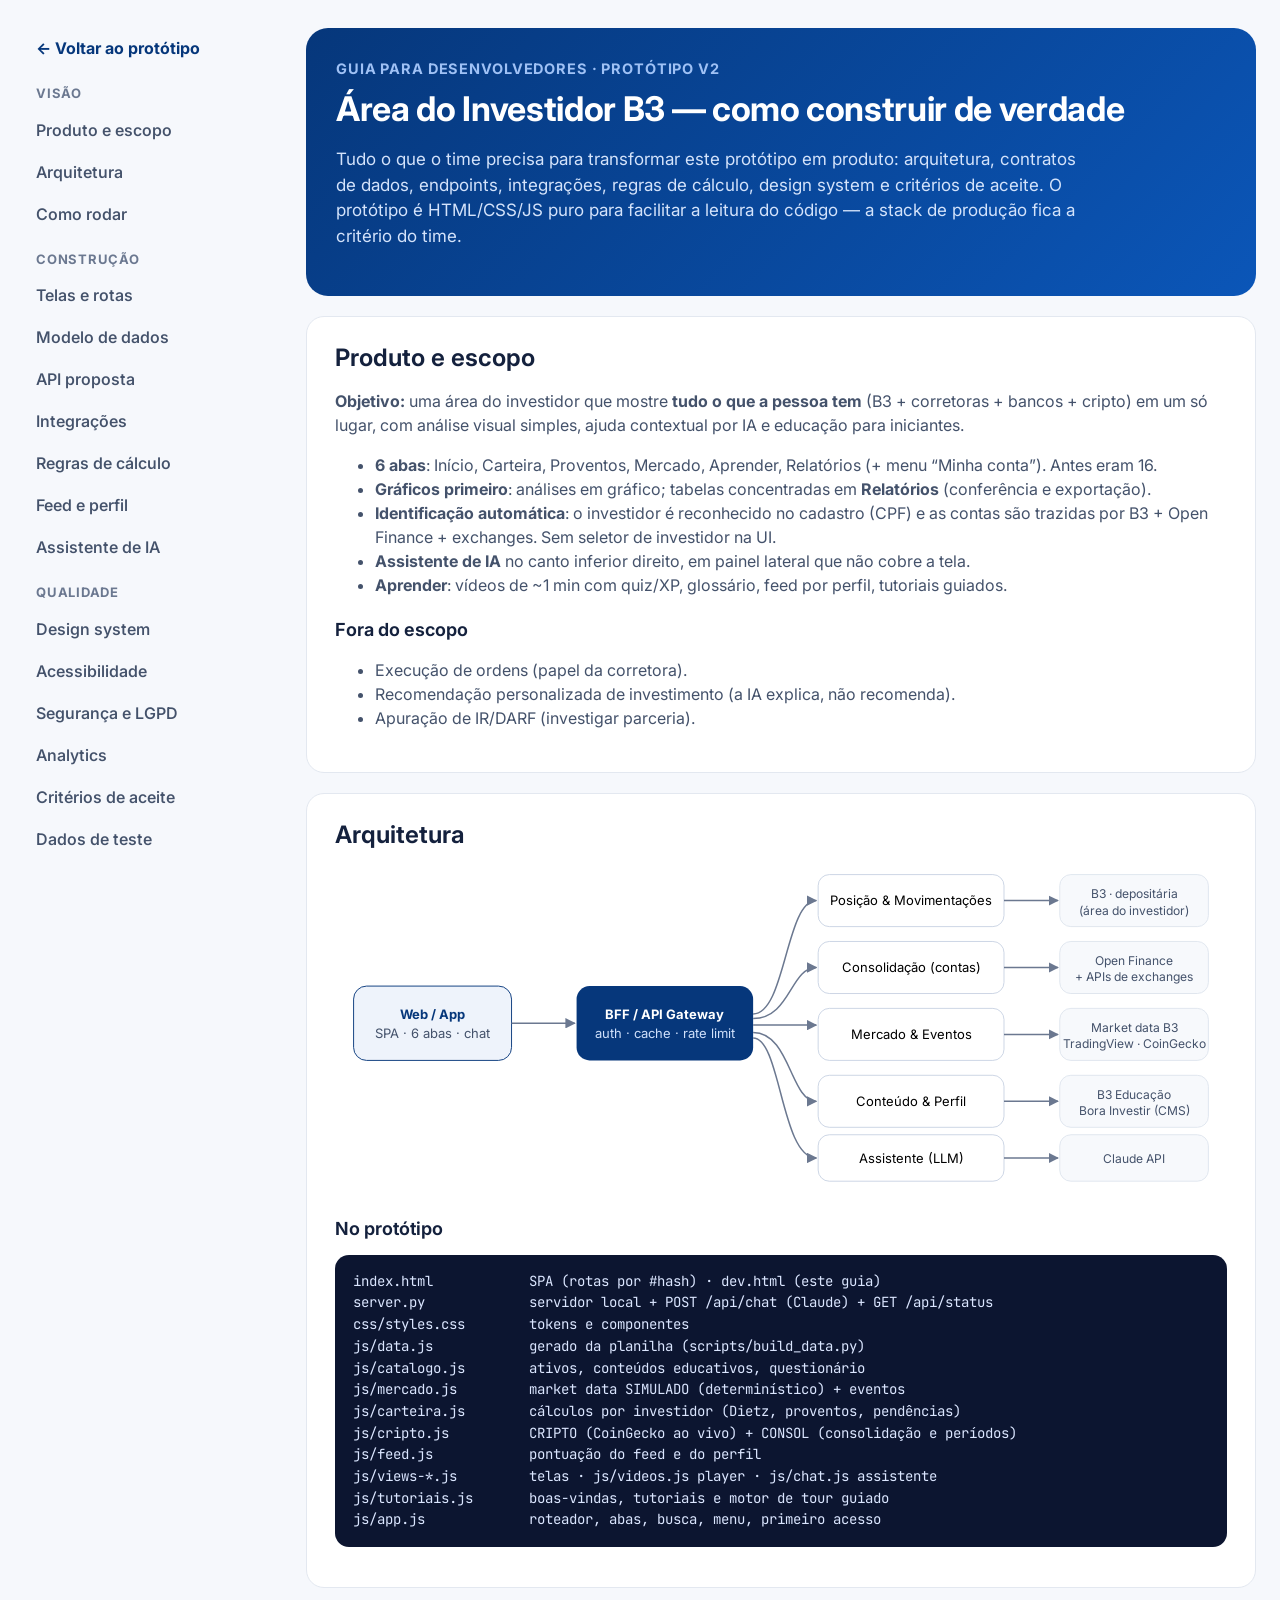
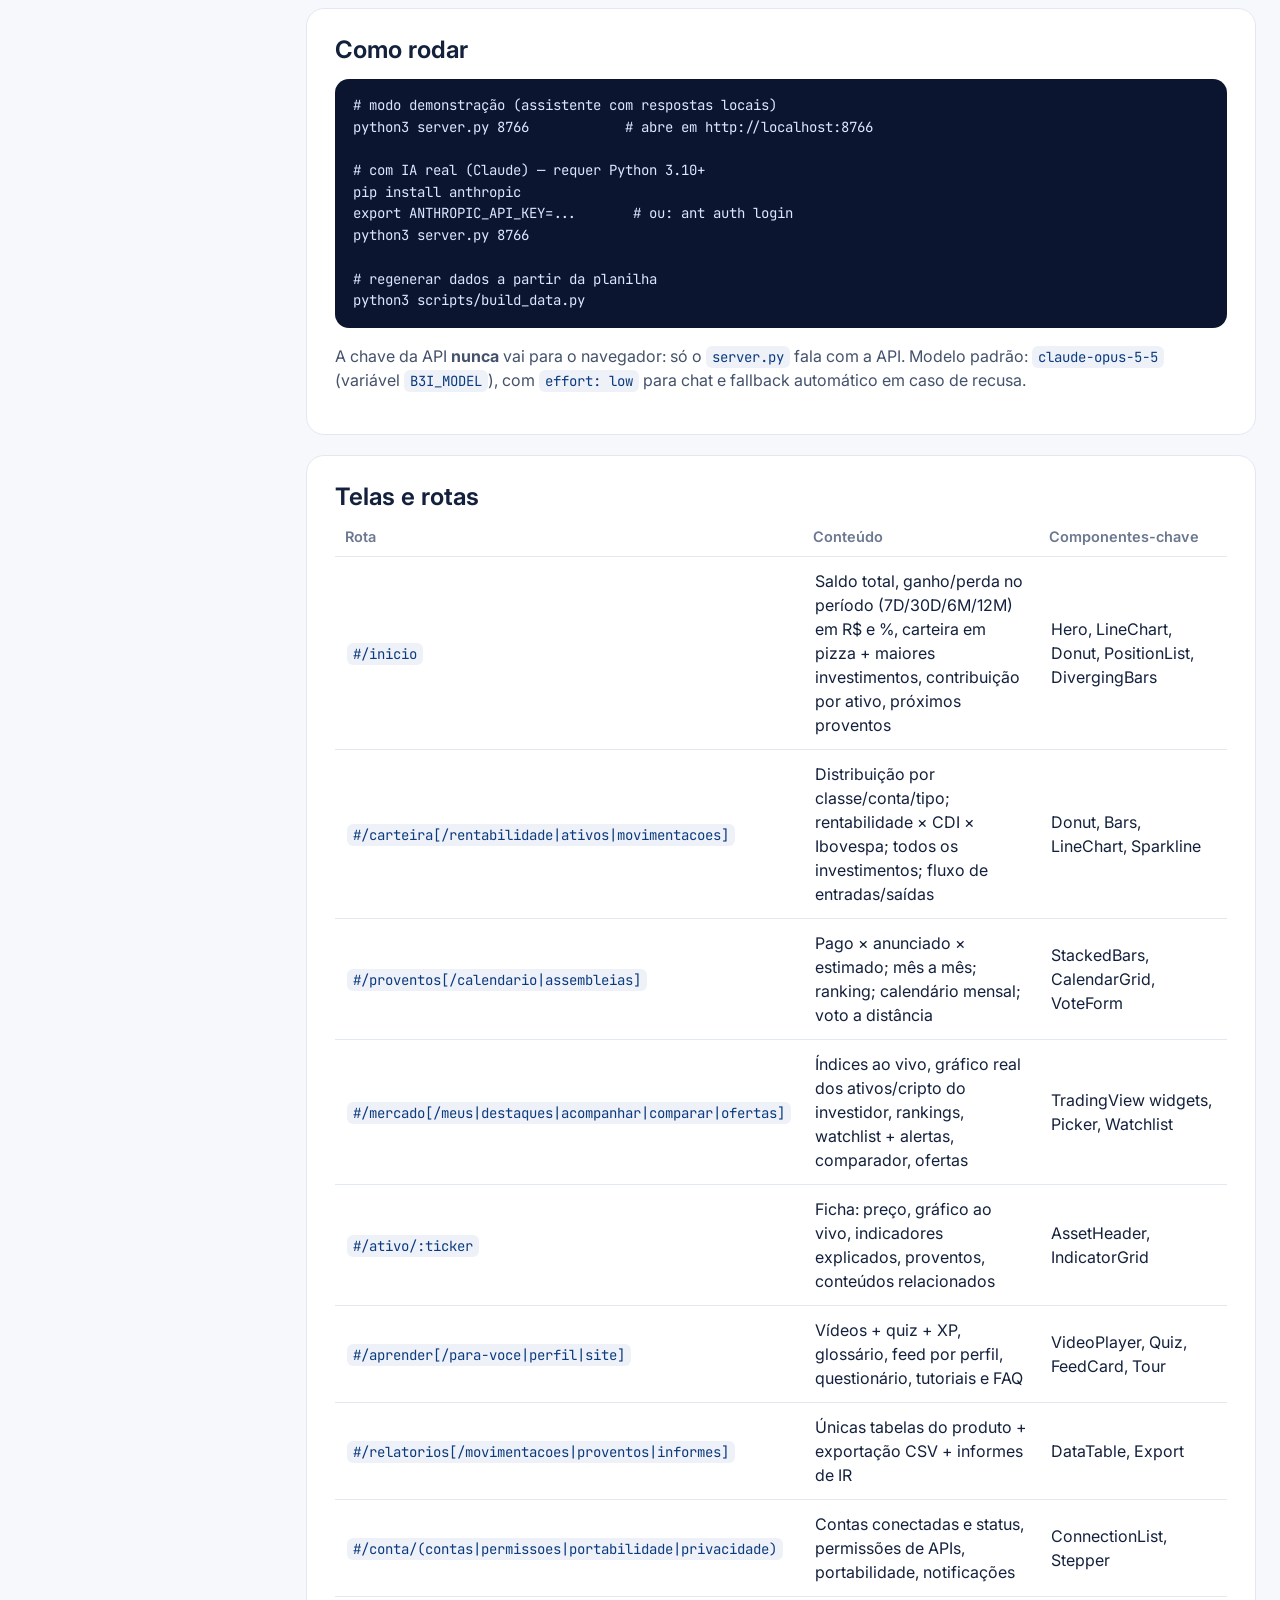
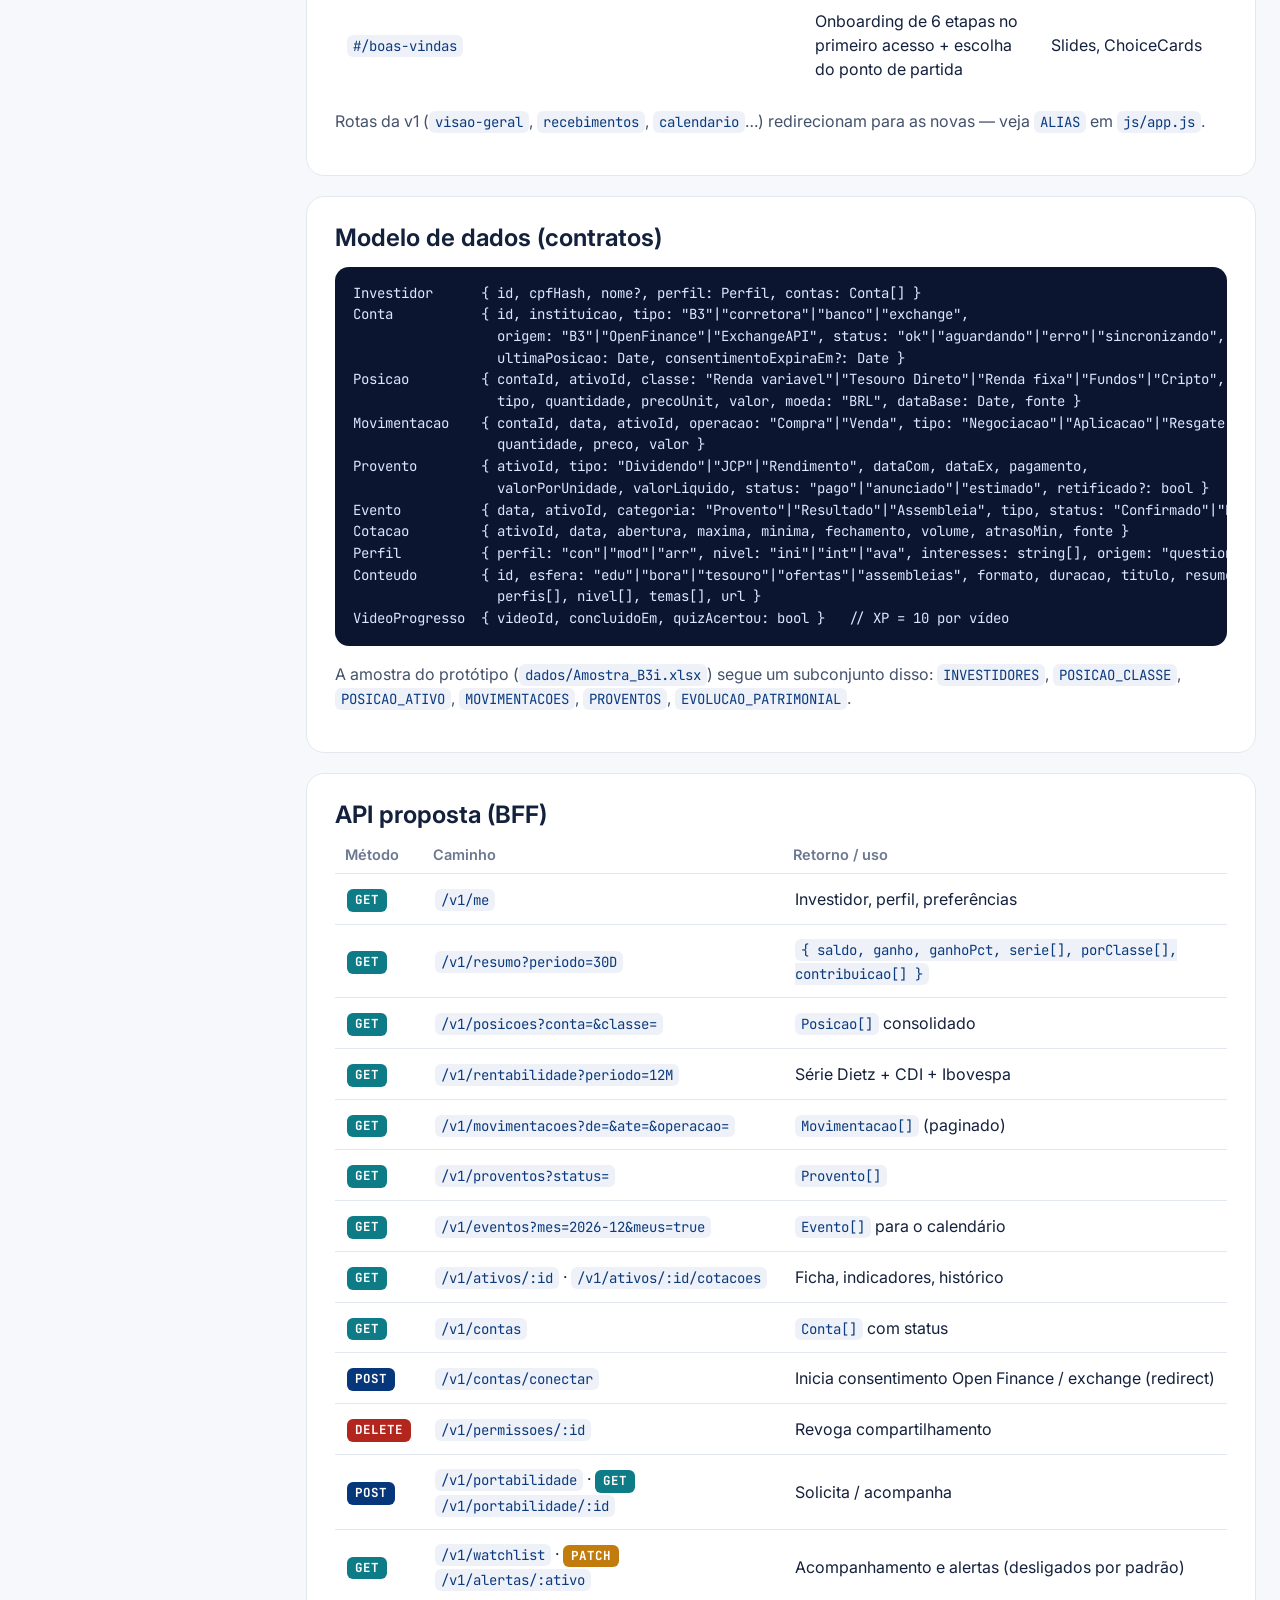
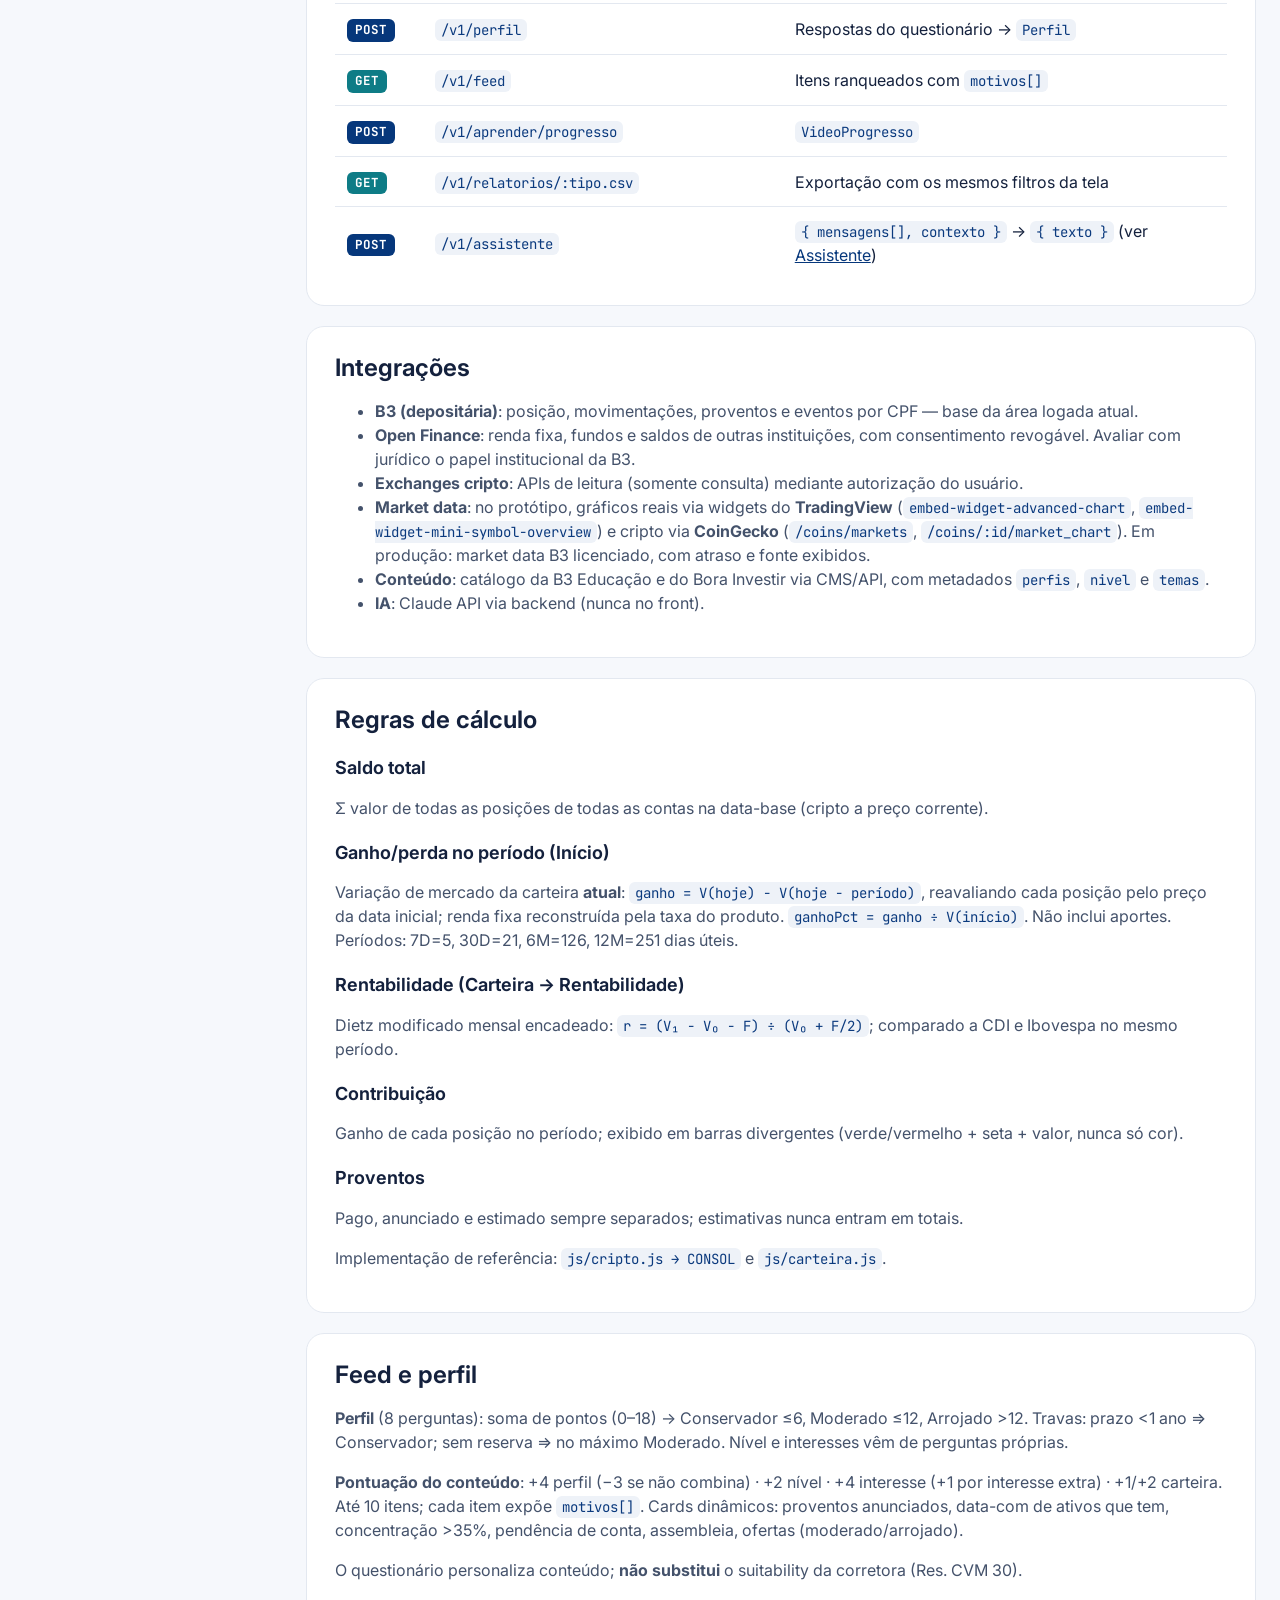
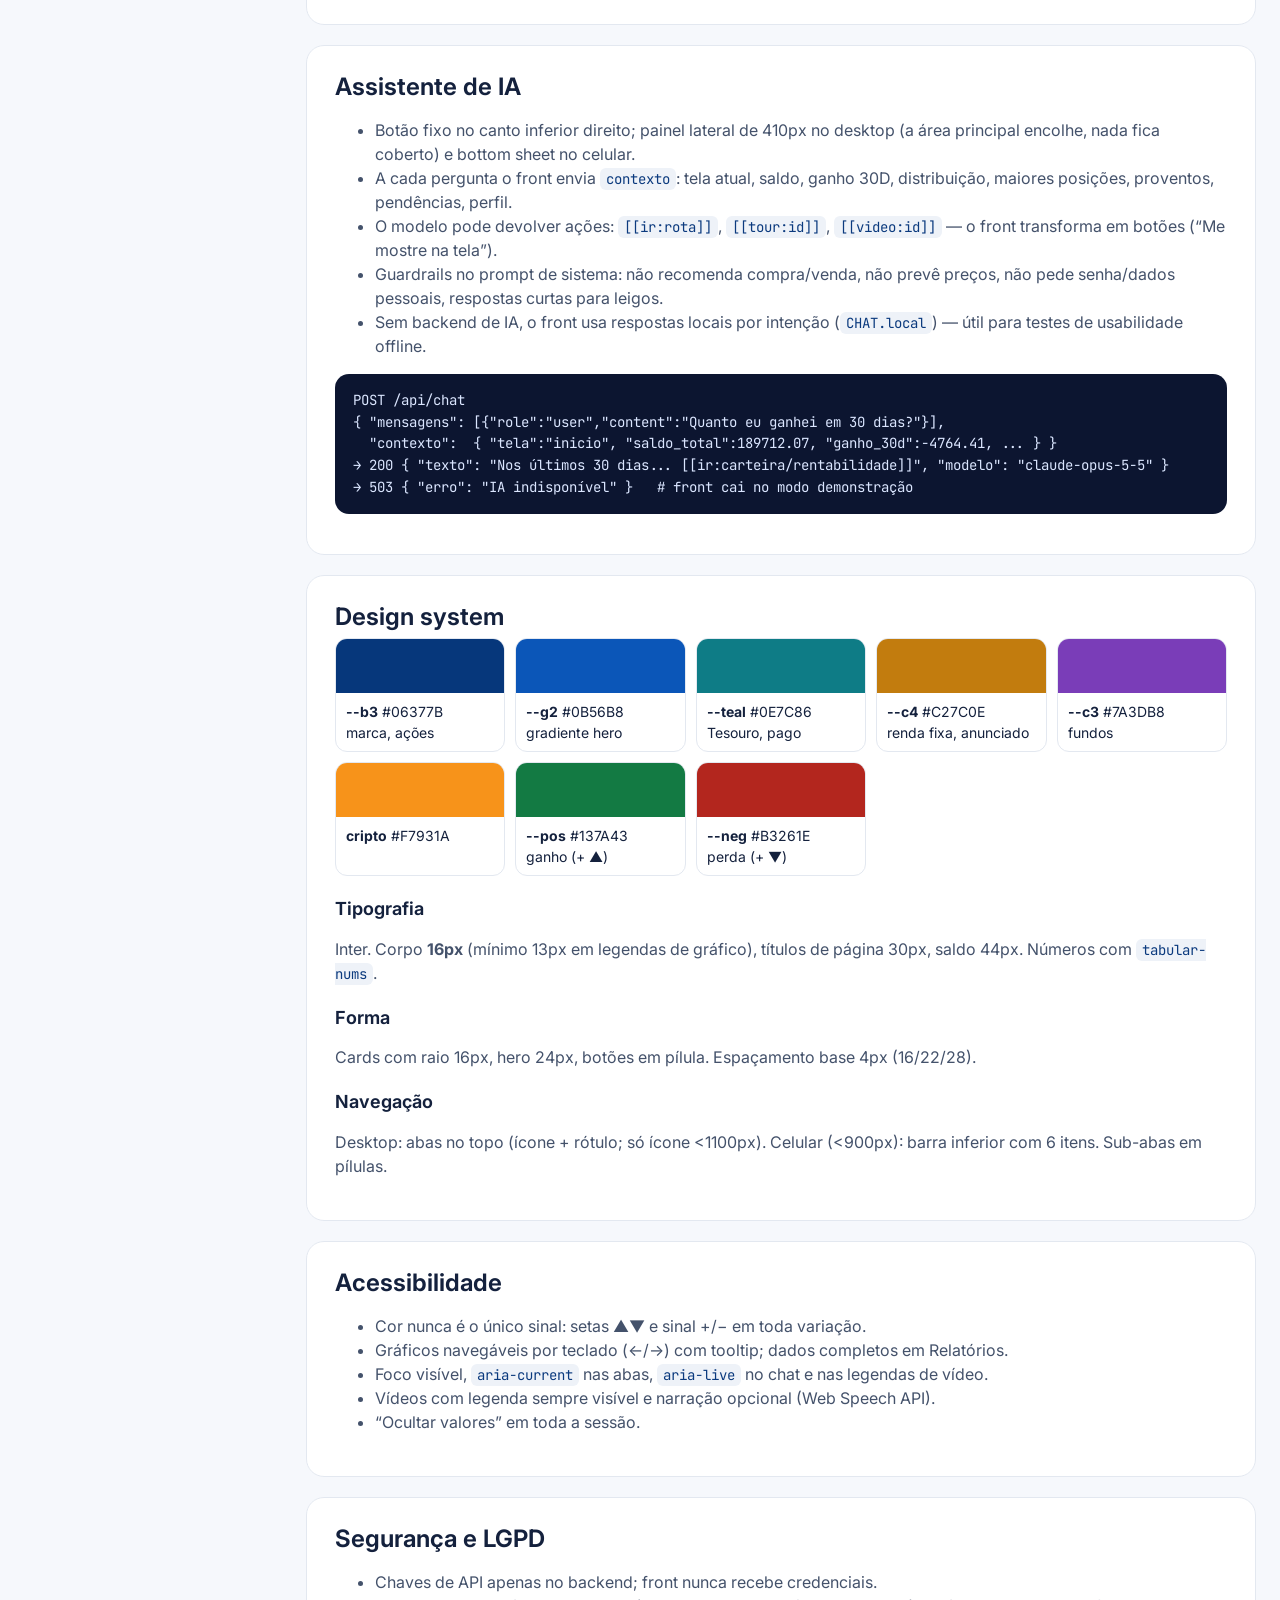
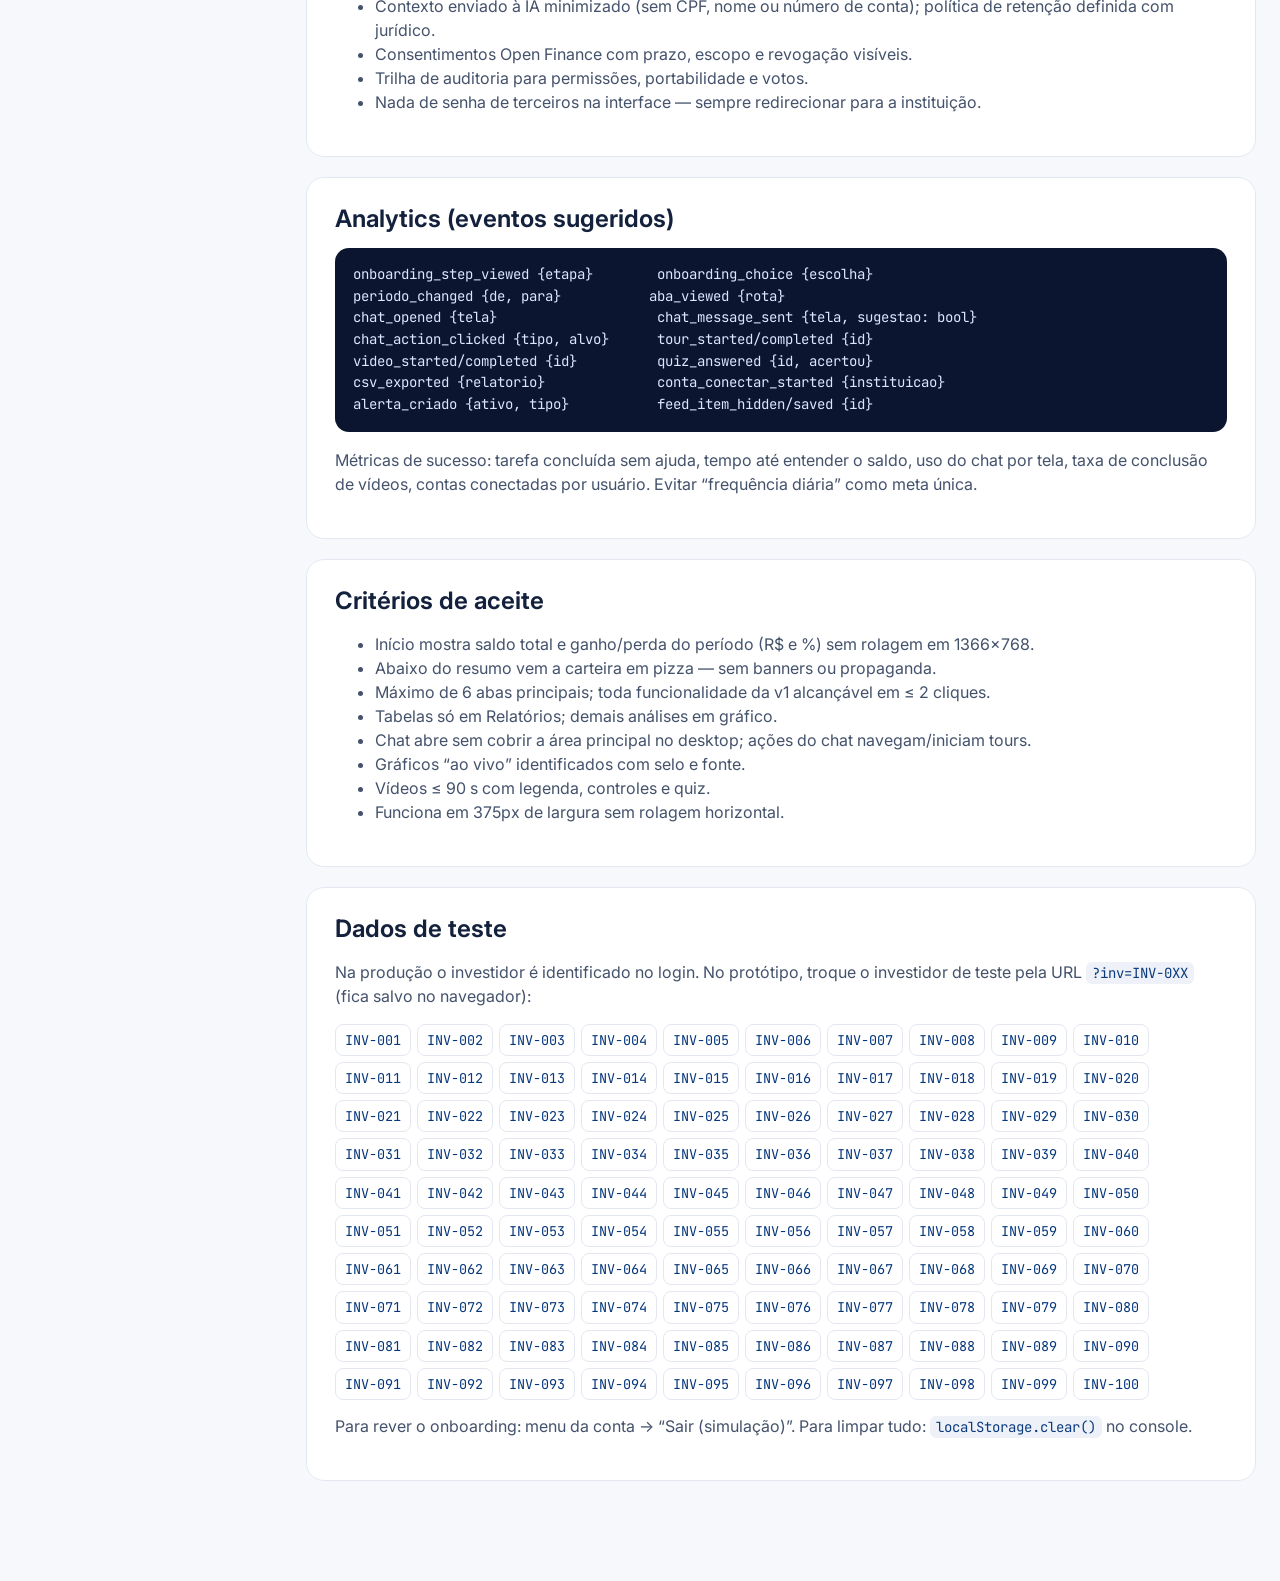
==== dev.html @ 90d216e4 "Torna a v2 a versão principal e guarda a v1 em versao-antiga-v1 - Raiz: código-fonte completo da v2 " ====
<!doctype html>
<html lang="pt-BR">
<head>
  <meta charset="utf-8">
  <meta name="viewport" content="width=device-width, initial-scale=1">
  <title>Guia para desenvolvedores</title>
  <link rel="icon" href="assets/b3-logo.png">
  <link href="https://fonts.googleapis.com/css2?family=Inter:wght@400;500;600;700;800&family=JetBrains+Mono:wght@400;600&display=swap" rel="stylesheet">
  <link rel="stylesheet" href="css/styles.css">
  <style>
    body { background: #f6f8fc; }
    .dev { display: grid; grid-template-columns: 250px 1fr; max-width: 1280px; margin: 0 auto; gap: 32px; padding: 28px 24px 80px; }
    .toc { position: sticky; top: 24px; align-self: start; display: grid; gap: 2px; }
    .toc a { padding: 8px 12px; border-radius: 10px; text-decoration: none; color: var(--ink-2); font-weight: 550; }
    .toc a:hover { background: #fff; color: var(--b3); }
    .toc b { font-size: 13px; text-transform: uppercase; letter-spacing: .06em; color: var(--muted); margin: 14px 12px 4px; }
    section.blk { background: #fff; border: 1px solid var(--line); border-radius: 18px; padding: 26px 28px; margin-bottom: 20px; scroll-margin-top: 20px; }
    section.blk h2 { font-size: 24px; margin-bottom: 6px; }
    section.blk h3 { margin: 22px 0 8px; font-size: 18px; }
    section.blk p, section.blk li { color: var(--ink-2); font-size: 16px; }
    code, pre { font-family: "JetBrains Mono", ui-monospace, monospace; font-size: 14px; }
    code { background: #eef2f8; padding: 2px 6px; border-radius: 6px; color: #0b3a7e; }
    pre { background: #0c1530; color: #dbe6ff; padding: 16px 18px; border-radius: 14px; overflow-x: auto; line-height: 1.55; }
    pre code { background: none; color: inherit; padding: 0; }
    .sw { display: grid; grid-template-columns: repeat(auto-fill, minmax(150px, 1fr)); gap: 10px; }
    .sw div { border: 1px solid var(--line); border-radius: 12px; overflow: hidden; font-size: 14px; }
    .sw i { display: block; height: 54px; }
    .sw span { display: block; padding: 8px 10px; }
    .tagm { display: inline-block; font-family: "JetBrains Mono", monospace; font-size: 12.5px; font-weight: 700; border-radius: 6px; padding: 2px 8px; color: #fff; }
    .GET { background: #0e7c86; } .POST { background: #06377b; } .DELETE { background: #b3261e; } .PATCH { background: #c27c0e; }
    .arch { width: 100%; height: auto; }
    .hero-dev { background: linear-gradient(135deg, #06377b, #0b56b8); color: #fff; border-radius: 22px; padding: 30px; margin-bottom: 20px; }
    .hero-dev p { color: #d4e3fb; font-size: 17px; max-width: 760px; }
    .inv-list { display: flex; flex-wrap: wrap; gap: 6px; }
    .inv-list a { font-family: "JetBrains Mono", monospace; font-size: 13.5px; padding: 5px 9px; border: 1px solid var(--line); border-radius: 8px; text-decoration: none; }
    @media (max-width: 900px) { .dev { grid-template-columns: 1fr; } .toc { position: static; display: flex; flex-wrap: wrap; } .toc b { width: 100%; } }
  </style>
</head>
<body>
  <div class="dev">
    <nav class="toc" aria-label="Índice">
      <a href="index.html#/inicio" style="font-weight:700;color:var(--b3)">← Voltar ao protótipo</a>
      <b>Visão</b><a href="#produto">Produto e escopo</a><a href="#arquitetura">Arquitetura</a><a href="#rodar">Como rodar</a>
      <b>Construção</b><a href="#telas">Telas e rotas</a><a href="#dados">Modelo de dados</a><a href="#api">API proposta</a><a href="#integracoes">Integrações</a><a href="#calculos">Regras de cálculo</a><a href="#feed">Feed e perfil</a><a href="#ia">Assistente de IA</a>
      <b>Qualidade</b><a href="#design">Design system</a><a href="#a11y">Acessibilidade</a><a href="#seguranca">Segurança e LGPD</a><a href="#eventos">Analytics</a><a href="#aceite">Critérios de aceite</a><a href="#teste">Dados de teste</a>
    </nav>
    <main style="padding:0;max-width:none">
      <div class="hero-dev"><div class="small" style="color:#9fc1f5;font-weight:700;letter-spacing:.06em">GUIA PARA DESENVOLVEDORES · PROTÓTIPO V2</div><h1 style="color:#fff;font-size:34px;margin:8px 0">Área do Investidor B3 — como construir de verdade</h1><p>Tudo o que o time precisa para transformar este protótipo em produto: arquitetura, contratos de dados, endpoints, integrações, regras de cálculo, design system e critérios de aceite. O protótipo é HTML/CSS/JS puro para facilitar a leitura do código — a stack de produção fica a critério do time.</p></div>

      <section class="blk" id="produto"><h2>Produto e escopo</h2>
        <p><b>Objetivo:</b> uma área do investidor que mostre <b>tudo o que a pessoa tem</b> (B3 + corretoras + bancos + cripto) em um só lugar, com análise visual simples, ajuda contextual por IA e educação para iniciantes.</p>
        <ul><li><b>6 abas</b>: Início, Carteira, Proventos, Mercado, Aprender, Relatórios (+ menu “Minha conta”). Antes eram 16.</li>
          <li><b>Gráficos primeiro</b>: análises em gráfico; tabelas concentradas em <b>Relatórios</b> (conferência e exportação).</li>
          <li><b>Identificação automática</b>: o investidor é reconhecido no cadastro (CPF) e as contas são trazidas por B3 + Open Finance + exchanges. Sem seletor de investidor na UI.</li>
          <li><b>Assistente de IA</b> no canto inferior direito, em painel lateral que não cobre a tela.</li>
          <li><b>Aprender</b>: vídeos de ~1 min com quiz/XP, glossário, feed por perfil, tutoriais guiados.</li></ul>
        <h3>Fora do escopo</h3><ul><li>Execução de ordens (papel da corretora).</li><li>Recomendação personalizada de investimento (a IA explica, não recomenda).</li><li>Apuração de IR/DARF (investigar parceria).</li></ul>
      </section>

      <section class="blk" id="arquitetura"><h2>Arquitetura</h2>
        <svg class="arch" viewBox="0 0 960 360" role="img" aria-label="Diagrama de arquitetura">
          <defs><marker id="ar" viewBox="0 0 10 10" refX="9" refY="5" markerWidth="7" markerHeight="7" orient="auto"><path d="M0,0 L10,5 L0,10z" fill="#6b7890"/></marker></defs>
          <g font-family="Inter" font-size="14">
            <rect x="20" y="140" width="170" height="80" rx="14" fill="#eef3fb" stroke="#06377b"/><text x="105" y="175" text-anchor="middle" font-weight="700" fill="#06377b">Web / App</text><text x="105" y="196" text-anchor="middle" fill="#44526b">SPA · 6 abas · chat</text>
            <rect x="260" y="140" width="190" height="80" rx="14" fill="#06377b"/><text x="355" y="175" text-anchor="middle" font-weight="700" fill="#fff">BFF / API Gateway</text><text x="355" y="196" text-anchor="middle" fill="#cfe0fb">auth · cache · rate limit</text>
            <g fill="#fff" stroke="#c9d3e3"><rect x="520" y="20" width="200" height="56" rx="12"/><rect x="520" y="92" width="200" height="56" rx="12"/><rect x="520" y="164" width="200" height="56" rx="12"/><rect x="520" y="236" width="200" height="56" rx="12"/><rect x="520" y="300" width="200" height="50" rx="12"/></g>
            <g text-anchor="middle"><text x="620" y="53">Posição &amp; Movimentações</text><text x="620" y="125">Consolidação (contas)</text><text x="620" y="197">Mercado &amp; Eventos</text><text x="620" y="269">Conteúdo &amp; Perfil</text><text x="620" y="330">Assistente (LLM)</text></g>
            <g fill="#f7f9fc" stroke="#dfe5ee"><rect x="780" y="20" width="160" height="56" rx="12"/><rect x="780" y="92" width="160" height="56" rx="12"/><rect x="780" y="164" width="160" height="56" rx="12"/><rect x="780" y="236" width="160" height="56" rx="12"/><rect x="780" y="300" width="160" height="50" rx="12"/></g>
            <g text-anchor="middle" font-size="13" fill="#44526b"><text x="860" y="45">B3 · depositária</text><text x="860" y="63">(área do investidor)</text><text x="860" y="117">Open Finance</text><text x="860" y="135">+ APIs de exchanges</text><text x="860" y="189">Market data B3</text><text x="860" y="207">TradingView · CoinGecko</text><text x="860" y="261">B3 Educação</text><text x="860" y="279">Bora Investir (CMS)</text><text x="860" y="330">Claude API</text></g>
            <g stroke="#6b7890" stroke-width="1.6" marker-end="url(#ar)" fill="none"><path d="M190,180 H258"/><path d="M450,170 C485,170 485,48 518,48"/><path d="M450,175 C490,175 490,120 518,120"/><path d="M450,182 H518"/><path d="M450,190 C490,190 490,264 518,264"/><path d="M450,196 C480,196 480,325 518,325"/><path d="M720,48 H778"/><path d="M720,120 H778"/><path d="M720,192 H778"/><path d="M720,264 H778"/><path d="M720,325 H778"/></g>
          </g></svg>
        <h3>No protótipo</h3>
        <pre><code>index.html            SPA (rotas por #hash) · dev.html (este guia)
server.py             servidor local + POST /api/chat (Claude) + GET /api/status
css/styles.css        tokens e componentes
js/data.js            gerado da planilha (scripts/build_data.py)
js/catalogo.js        ativos, conteúdos educativos, questionário
js/mercado.js         market data SIMULADO (determinístico) + eventos
js/carteira.js        cálculos por investidor (Dietz, proventos, pendências)
js/cripto.js          CRIPTO (CoinGecko ao vivo) + CONSOL (consolidação e períodos)
js/feed.js            pontuação do feed e do perfil
js/views-*.js         telas · js/videos.js player · js/chat.js assistente
js/tutoriais.js       boas-vindas, tutoriais e motor de tour guiado
js/app.js             roteador, abas, busca, menu, primeiro acesso</code></pre>
      </section>

      <section class="blk" id="rodar"><h2>Como rodar</h2>
        <pre><code># modo demonstração (assistente com respostas locais)
python3 server.py 8766            # abre em http://localhost:8766

# com IA real (Claude) — requer Python 3.10+
pip install anthropic
export ANTHROPIC_API_KEY=...       # ou: ant auth login
python3 server.py 8766

# regenerar dados a partir da planilha
python3 scripts/build_data.py</code></pre>
        <p>A chave da API <b>nunca</b> vai para o navegador: só o <code>server.py</code> fala com a API. Modelo padrão: <code>claude-opus-5-5</code> (variável <code>B3I_MODEL</code>), com <code>effort: low</code> para chat e fallback automático em caso de recusa.</p>
      </section>

      <section class="blk" id="telas"><h2>Telas e rotas</h2>
        <div class="tbl-wrap"><table><thead><tr><th>Rota</th><th>Conteúdo</th><th>Componentes-chave</th></tr></thead><tbody>
          <tr><td><code>#/inicio</code></td><td>Saldo total, ganho/perda no período (7D/30D/6M/12M) em R$ e %, carteira em pizza + maiores investimentos, contribuição por ativo, próximos proventos</td><td>Hero, LineChart, Donut, PositionList, DivergingBars</td></tr>
          <tr><td><code>#/carteira[/rentabilidade|ativos|movimentacoes]</code></td><td>Distribuição por classe/conta/tipo; rentabilidade × CDI × Ibovespa; todos os investimentos; fluxo de entradas/saídas</td><td>Donut, Bars, LineChart, Sparkline</td></tr>
          <tr><td><code>#/proventos[/calendario|assembleias]</code></td><td>Pago × anunciado × estimado; mês a mês; ranking; calendário mensal; voto a distância</td><td>StackedBars, CalendarGrid, VoteForm</td></tr>
          <tr><td><code>#/mercado[/meus|destaques|acompanhar|comparar|ofertas]</code></td><td>Índices ao vivo, gráfico real dos ativos/cripto do investidor, rankings, watchlist + alertas, comparador, ofertas</td><td>TradingView widgets, Picker, Watchlist</td></tr>
          <tr><td><code>#/ativo/:ticker</code></td><td>Ficha: preço, gráfico ao vivo, indicadores explicados, proventos, conteúdos relacionados</td><td>AssetHeader, IndicatorGrid</td></tr>
          <tr><td><code>#/aprender[/para-voce|perfil|site]</code></td><td>Vídeos + quiz + XP, glossário, feed por perfil, questionário, tutoriais e FAQ</td><td>VideoPlayer, Quiz, FeedCard, Tour</td></tr>
          <tr><td><code>#/relatorios[/movimentacoes|proventos|informes]</code></td><td>Únicas tabelas do produto + exportação CSV + informes de IR</td><td>DataTable, Export</td></tr>
          <tr><td><code>#/conta/(contas|permissoes|portabilidade|privacidade)</code></td><td>Contas conectadas e status, permissões de APIs, portabilidade, notificações</td><td>ConnectionList, Stepper</td></tr>
          <tr><td><code>#/boas-vindas</code></td><td>Onboarding de 6 etapas no primeiro acesso + escolha do ponto de partida</td><td>Slides, ChoiceCards</td></tr>
        </tbody></table></div>
        <p>Rotas da v1 (<code>visao-geral</code>, <code>recebimentos</code>, <code>calendario</code>…) redirecionam para as novas — veja <code>ALIAS</code> em <code>js/app.js</code>.</p>
      </section>

      <section class="blk" id="dados"><h2>Modelo de dados (contratos)</h2>
        <pre><code>Investidor      { id, cpfHash, nome?, perfil: Perfil, contas: Conta[] }
Conta           { id, instituicao, tipo: "B3"|"corretora"|"banco"|"exchange",
                  origem: "B3"|"OpenFinance"|"ExchangeAPI", status: "ok"|"aguardando"|"erro"|"sincronizando",
                  ultimaPosicao: Date, consentimentoExpiraEm?: Date }
Posicao         { contaId, ativoId, classe: "Renda variavel"|"Tesouro Direto"|"Renda fixa"|"Fundos"|"Cripto",
                  tipo, quantidade, precoUnit, valor, moeda: "BRL", dataBase: Date, fonte }
Movimentacao    { contaId, data, ativoId, operacao: "Compra"|"Venda", tipo: "Negociacao"|"Aplicacao"|"Resgate",
                  quantidade, preco, valor }
Provento        { ativoId, tipo: "Dividendo"|"JCP"|"Rendimento", dataCom, dataEx, pagamento,
                  valorPorUnidade, valorLiquido, status: "pago"|"anunciado"|"estimado", retificado?: bool }
Evento          { data, ativoId, categoria: "Provento"|"Resultado"|"Assembleia", tipo, status: "Confirmado"|"Previsto" }
Cotacao         { ativoId, data, abertura, maxima, minima, fechamento, volume, atrasoMin, fonte }
Perfil          { perfil: "con"|"mod"|"arr", nivel: "ini"|"int"|"ava", interesses: string[], origem: "questionario"|"inferido", data }
Conteudo        { id, esfera: "edu"|"bora"|"tesouro"|"ofertas"|"assembleias", formato, duracao, titulo, resumo,
                  perfis[], nivel[], temas[], url }
VideoProgresso  { videoId, concluidoEm, quizAcertou: bool }   // XP = 10 por vídeo</code></pre>
        <p>A amostra do protótipo (<code>dados/Amostra_B3i.xlsx</code>) segue um subconjunto disso: <code>INVESTIDORES</code>, <code>POSICAO_CLASSE</code>, <code>POSICAO_ATIVO</code>, <code>MOVIMENTACOES</code>, <code>PROVENTOS</code>, <code>EVOLUCAO_PATRIMONIAL</code>.</p>
      </section>

      <section class="blk" id="api"><h2>API proposta (BFF)</h2>
        <div class="tbl-wrap"><table><thead><tr><th>Método</th><th>Caminho</th><th>Retorno / uso</th></tr></thead><tbody>
          <tr><td><span class="tagm GET">GET</span></td><td><code>/v1/me</code></td><td>Investidor, perfil, preferências</td></tr>
          <tr><td><span class="tagm GET">GET</span></td><td><code>/v1/resumo?periodo=30D</code></td><td><code>{ saldo, ganho, ganhoPct, serie[], porClasse[], contribuicao[] }</code></td></tr>
          <tr><td><span class="tagm GET">GET</span></td><td><code>/v1/posicoes?conta=&amp;classe=</code></td><td><code>Posicao[]</code> consolidado</td></tr>
          <tr><td><span class="tagm GET">GET</span></td><td><code>/v1/rentabilidade?periodo=12M</code></td><td>Série Dietz + CDI + Ibovespa</td></tr>
          <tr><td><span class="tagm GET">GET</span></td><td><code>/v1/movimentacoes?de=&amp;ate=&amp;operacao=</code></td><td><code>Movimentacao[]</code> (paginado)</td></tr>
          <tr><td><span class="tagm GET">GET</span></td><td><code>/v1/proventos?status=</code></td><td><code>Provento[]</code></td></tr>
          <tr><td><span class="tagm GET">GET</span></td><td><code>/v1/eventos?mes=2026-12&amp;meus=true</code></td><td><code>Evento[]</code> para o calendário</td></tr>
          <tr><td><span class="tagm GET">GET</span></td><td><code>/v1/ativos/:id</code> · <code>/v1/ativos/:id/cotacoes</code></td><td>Ficha, indicadores, histórico</td></tr>
          <tr><td><span class="tagm GET">GET</span></td><td><code>/v1/contas</code></td><td><code>Conta[]</code> com status</td></tr>
          <tr><td><span class="tagm POST">POST</span></td><td><code>/v1/contas/conectar</code></td><td>Inicia consentimento Open Finance / exchange (redirect)</td></tr>
          <tr><td><span class="tagm DELETE">DELETE</span></td><td><code>/v1/permissoes/:id</code></td><td>Revoga compartilhamento</td></tr>
          <tr><td><span class="tagm POST">POST</span></td><td><code>/v1/portabilidade</code> · <span class="tagm GET">GET</span> <code>/v1/portabilidade/:id</code></td><td>Solicita / acompanha</td></tr>
          <tr><td><span class="tagm GET">GET</span></td><td><code>/v1/watchlist</code> · <span class="tagm PATCH">PATCH</span> <code>/v1/alertas/:ativo</code></td><td>Acompanhamento e alertas (desligados por padrão)</td></tr>
          <tr><td><span class="tagm POST">POST</span></td><td><code>/v1/perfil</code></td><td>Respostas do questionário → <code>Perfil</code></td></tr>
          <tr><td><span class="tagm GET">GET</span></td><td><code>/v1/feed</code></td><td>Itens ranqueados com <code>motivos[]</code></td></tr>
          <tr><td><span class="tagm POST">POST</span></td><td><code>/v1/aprender/progresso</code></td><td><code>VideoProgresso</code></td></tr>
          <tr><td><span class="tagm GET">GET</span></td><td><code>/v1/relatorios/:tipo.csv</code></td><td>Exportação com os mesmos filtros da tela</td></tr>
          <tr><td><span class="tagm POST">POST</span></td><td><code>/v1/assistente</code></td><td><code>{ mensagens[], contexto }</code> → <code>{ texto }</code> (ver <a href="#ia">Assistente</a>)</td></tr>
        </tbody></table></div>
      </section>

      <section class="blk" id="integracoes"><h2>Integrações</h2>
        <ul>
          <li><b>B3 (depositária)</b>: posição, movimentações, proventos e eventos por CPF — base da área logada atual.</li>
          <li><b>Open Finance</b>: renda fixa, fundos e saldos de outras instituições, com consentimento revogável. Avaliar com jurídico o papel institucional da B3.</li>
          <li><b>Exchanges cripto</b>: APIs de leitura (somente consulta) mediante autorização do usuário.</li>
          <li><b>Market data</b>: no protótipo, gráficos reais via widgets do <b>TradingView</b> (<code>embed-widget-advanced-chart</code>, <code>embed-widget-mini-symbol-overview</code>) e cripto via <b>CoinGecko</b> (<code>/coins/markets</code>, <code>/coins/:id/market_chart</code>). Em produção: market data B3 licenciado, com atraso e fonte exibidos.</li>
          <li><b>Conteúdo</b>: catálogo da B3 Educação e do Bora Investir via CMS/API, com metadados <code>perfis</code>, <code>nivel</code> e <code>temas</code>.</li>
          <li><b>IA</b>: Claude API via backend (nunca no front).</li>
        </ul>
      </section>

      <section class="blk" id="calculos"><h2>Regras de cálculo</h2>
        <h3>Saldo total</h3><p>Σ valor de todas as posições de todas as contas na data-base (cripto a preço corrente).</p>
        <h3>Ganho/perda no período (Início)</h3><p>Variação de mercado da carteira <b>atual</b>: <code>ganho = V(hoje) − V(hoje − período)</code>, reavaliando cada posição pelo preço da data inicial; renda fixa reconstruída pela taxa do produto. <code>ganhoPct = ganho ÷ V(início)</code>. Não inclui aportes. Períodos: 7D=5, 30D=21, 6M=126, 12M=251 dias úteis.</p>
        <h3>Rentabilidade (Carteira → Rentabilidade)</h3><p>Dietz modificado mensal encadeado: <code>r = (V₁ − V₀ − F) ÷ (V₀ + F/2)</code>; comparado a CDI e Ibovespa no mesmo período.</p>
        <h3>Contribuição</h3><p>Ganho de cada posição no período; exibido em barras divergentes (verde/vermelho + seta + valor, nunca só cor).</p>
        <h3>Proventos</h3><p>Pago, anunciado e estimado sempre separados; estimativas nunca entram em totais.</p>
        <p>Implementação de referência: <code>js/cripto.js → CONSOL</code> e <code>js/carteira.js</code>.</p>
      </section>

      <section class="blk" id="feed"><h2>Feed e perfil</h2>
        <p><b>Perfil</b> (8 perguntas): soma de pontos (0–18) → Conservador ≤6, Moderado ≤12, Arrojado &gt;12. Travas: prazo &lt;1 ano ⇒ Conservador; sem reserva ⇒ no máximo Moderado. Nível e interesses vêm de perguntas próprias.</p>
        <p><b>Pontuação do conteúdo</b>: +4 perfil (−3 se não combina) · +2 nível · +4 interesse (+1 por interesse extra) · +1/+2 carteira. Até 10 itens; cada item expõe <code>motivos[]</code>. Cards dinâmicos: proventos anunciados, data-com de ativos que tem, concentração &gt;35%, pendência de conta, assembleia, ofertas (moderado/arrojado).</p>
        <p>O questionário personaliza conteúdo; <b>não substitui</b> o suitability da corretora (Res. CVM 30).</p>
      </section>

      <section class="blk" id="ia"><h2>Assistente de IA</h2>
        <ul><li>Botão fixo no canto inferior direito; painel lateral de 410px no desktop (a área principal encolhe, nada fica coberto) e bottom sheet no celular.</li>
          <li>A cada pergunta o front envia <code>contexto</code>: tela atual, saldo, ganho 30D, distribuição, maiores posições, proventos, pendências, perfil.</li>
          <li>O modelo pode devolver ações: <code>[[ir:rota]]</code>, <code>[[tour:id]]</code>, <code>[[video:id]]</code> — o front transforma em botões (“Me mostre na tela”).</li>
          <li>Guardrails no prompt de sistema: não recomenda compra/venda, não prevê preços, não pede senha/dados pessoais, respostas curtas para leigos.</li>
          <li>Sem backend de IA, o front usa respostas locais por intenção (<code>CHAT.local</code>) — útil para testes de usabilidade offline.</li></ul>
        <pre><code>POST /api/chat
{ "mensagens": [{"role":"user","content":"Quanto eu ganhei em 30 dias?"}],
  "contexto":  { "tela":"inicio", "saldo_total":189712.07, "ganho_30d":-4764.41, ... } }
→ 200 { "texto": "Nos últimos 30 dias... [[ir:carteira/rentabilidade]]", "modelo": "claude-opus-5-5" }
→ 503 { "erro": "IA indisponível" }   # front cai no modo demonstração</code></pre>
      </section>

      <section class="blk" id="design"><h2>Design system</h2>
        <div class="sw">
          <div><i style="background:#06377b"></i><span><b>--b3</b> #06377B<br>marca, ações</span></div>
          <div><i style="background:#0b56b8"></i><span><b>--g2</b> #0B56B8<br>gradiente hero</span></div>
          <div><i style="background:#0e7c86"></i><span><b>--teal</b> #0E7C86<br>Tesouro, pago</span></div>
          <div><i style="background:#c27c0e"></i><span><b>--c4</b> #C27C0E<br>renda fixa, anunciado</span></div>
          <div><i style="background:#7a3db8"></i><span><b>--c3</b> #7A3DB8<br>fundos</span></div>
          <div><i style="background:#f7931a"></i><span><b>cripto</b> #F7931A</span></div>
          <div><i style="background:#137a43"></i><span><b>--pos</b> #137A43<br>ganho (+ ▲)</span></div>
          <div><i style="background:#b3261e"></i><span><b>--neg</b> #B3261E<br>perda (+ ▼)</span></div>
        </div>
        <h3>Tipografia</h3><p>Inter. Corpo <b>16px</b> (mínimo 13px em legendas de gráfico), títulos de página 30px, saldo 44px. Números com <code>tabular-nums</code>.</p>
        <h3>Forma</h3><p>Cards com raio 16px, hero 24px, botões em pílula. Espaçamento base 4px (16/22/28).</p>
        <h3>Navegação</h3><p>Desktop: abas no topo (ícone + rótulo; só ícone &lt;1100px). Celular (&lt;900px): barra inferior com 6 itens. Sub-abas em pílulas.</p>
      </section>

      <section class="blk" id="a11y"><h2>Acessibilidade</h2>
        <ul><li>Cor nunca é o único sinal: setas ▲▼ e sinal +/− em toda variação.</li><li>Gráficos navegáveis por teclado (←/→) com tooltip; dados completos em Relatórios.</li><li>Foco visível, <code>aria-current</code> nas abas, <code>aria-live</code> no chat e nas legendas de vídeo.</li><li>Vídeos com legenda sempre visível e narração opcional (Web Speech API).</li><li>“Ocultar valores” em toda a sessão.</li></ul>
      </section>

      <section class="blk" id="seguranca"><h2>Segurança e LGPD</h2>
        <ul><li>Chaves de API apenas no backend; front nunca recebe credenciais.</li><li>Contexto enviado à IA minimizado (sem CPF, nome ou número de conta); política de retenção definida com jurídico.</li><li>Consentimentos Open Finance com prazo, escopo e revogação visíveis.</li><li>Trilha de auditoria para permissões, portabilidade e votos.</li><li>Nada de senha de terceiros na interface — sempre redirecionar para a instituição.</li></ul>
      </section>

      <section class="blk" id="eventos"><h2>Analytics (eventos sugeridos)</h2>
        <pre><code>onboarding_step_viewed {etapa}        onboarding_choice {escolha}
periodo_changed {de, para}           aba_viewed {rota}
chat_opened {tela}                    chat_message_sent {tela, sugestao: bool}
chat_action_clicked {tipo, alvo}      tour_started/completed {id}
video_started/completed {id}          quiz_answered {id, acertou}
csv_exported {relatorio}              conta_conectar_started {instituicao}
alerta_criado {ativo, tipo}           feed_item_hidden/saved {id}</code></pre>
        <p>Métricas de sucesso: tarefa concluída sem ajuda, tempo até entender o saldo, uso do chat por tela, taxa de conclusão de vídeos, contas conectadas por usuário. Evitar “frequência diária” como meta única.</p>
      </section>

      <section class="blk" id="aceite"><h2>Critérios de aceite</h2>
        <ul><li>Início mostra saldo total e ganho/perda do período (R$ e %) sem rolagem em 1366×768.</li><li>Abaixo do resumo vem a carteira em pizza — sem banners ou propaganda.</li><li>Máximo de 6 abas principais; toda funcionalidade da v1 alcançável em ≤ 2 cliques.</li><li>Tabelas só em Relatórios; demais análises em gráfico.</li><li>Chat abre sem cobrir a área principal no desktop; ações do chat navegam/iniciam tours.</li><li>Gráficos “ao vivo” identificados com selo e fonte.</li><li>Vídeos ≤ 90 s com legenda, controles e quiz.</li><li>Funciona em 375px de largura sem rolagem horizontal.</li></ul>
      </section>

      <section class="blk" id="teste"><h2>Dados de teste</h2>
        <p>Na produção o investidor é identificado no login. No protótipo, troque o investidor de teste pela URL <code>?inv=INV-0XX</code> (fica salvo no navegador):</p>
        <div class="inv-list" id="invs"></div>
        <p class="small" style="margin-top:14px">Para rever o onboarding: menu da conta → “Sair (simulação)”. Para limpar tudo: <code>localStorage.clear()</code> no console.</p>
      </section>
    </main>
  </div>
  <script src="js/data.js"></script>
  <script>
    document.getElementById("invs").innerHTML = Object.values(window.B3DATA.investidores).map((i) => `<a href="index.html?inv=${i.id}#/inicio" title="${i.perfilCarteira} · ${i.faixa}">${i.id}</a>`).join("");
  </script>
</body>
</html>
---- css/styles.css ----
:root {
  --b3: #06377b;
  --b3-700: #042a5f;
  --b3-50: #eef3fb;
  --b3-100: #dbe6f6;
  --teal: #0e7c86;
  --ink: #14213d;
  --ink-2: #44526b;
  --muted: #6b7890;
  --line: #e3e8f0;
  --bg: #f4f6fa;
  --card: #ffffff;
  --pos: #137a43;
  --neg: #b3261e;
  --warn: #9a5b00;
  --warn-bg: #fff6e5;
  --ok-bg: #e9f6ef;
  --neg-bg: #fdeceb;
  --radius: 12px;
  --shadow: 0 1px 2px rgba(16, 32, 64, .06), 0 2px 8px rgba(16, 32, 64, .04);
  --font: "Inter", system-ui, -apple-system, "Segoe UI", Roboto, sans-serif;
  --c1: #06377b; --c2: #0e7c86; --c3: #7a3db8; --c4: #c27c0e; --c5: #2e8b57; --c6: #c2410c; --c7: #4f6d9a; --c8: #9b2c5e;
}
* { box-sizing: border-box; }
html, body { margin: 0; }
body { font-family: var(--font); color: var(--ink); background: var(--bg); font-size: 16px; line-height: 1.45; -webkit-font-smoothing: antialiased; }
a { color: var(--b3); }
button { font: inherit; color: inherit; }
h1, h2, h3, h4 { margin: 0; line-height: 1.25; }
h1 { font-size: 24px; font-weight: 700; letter-spacing: -.01em; }
h2 { font-size: 18px; font-weight: 650; }
h3 { font-size: 16px; font-weight: 650; }
:focus-visible { outline: 3px solid #5b9cff; outline-offset: 2px; border-radius: 4px; }
.sr-only { position: absolute; width: 1px; height: 1px; overflow: hidden; clip: rect(0 0 0 0); white-space: nowrap; }
.muted { color: var(--muted); }
.small { font-size: 14px; }
.pos { color: var(--pos); font-weight: 600; white-space: nowrap; }
.neg { color: var(--neg); font-weight: 600; white-space: nowrap; }
.neu { color: var(--muted); white-space: nowrap; }
.num { font-variant-numeric: tabular-nums; text-align: right; white-space: nowrap; }

/* ---------- Faixa do protótipo ---------- */
.proto { background: #fff4d6; color: #6b4a00; font-size: 14px; text-align: center; padding: 5px 16px; border-bottom: 1px solid #f1dfae; }

/* ---------- Topo ---------- */
.top { position: sticky; top: 0; z-index: 30; background: #fff; border-bottom: 1px solid var(--line); display: flex; align-items: center; gap: 16px; padding: 10px 20px; height: 64px; }
.brand { display: flex; align-items: center; gap: 10px; text-decoration: none; color: var(--b3); min-width: 0; }
.brand img { width: 40px; height: 40px; }
.brand span { font-weight: 700; font-size: 16.5px; white-space: nowrap; border-left: 1px solid var(--line); padding-left: 10px; }
.menu-btn { display: none; background: none; border: 0; padding: 6px; cursor: pointer; border-radius: 8px; }
.search { position: relative; flex: 1; max-width: 520px; margin-left: 12px; }
.search input { width: 100%; height: 40px; border: 1px solid var(--line); background: var(--bg); border-radius: 999px; padding: 0 16px 0 40px; font: inherit; color: var(--ink); }
.search input:focus { background: #fff; border-color: var(--b3); outline: none; box-shadow: 0 0 0 3px var(--b3-100); }
.search svg { position: absolute; left: 14px; top: 12px; color: var(--muted); }
.sugg { position: absolute; top: 46px; left: 0; right: 0; background: #fff; border: 1px solid var(--line); border-radius: 12px; box-shadow: 0 10px 30px rgba(16, 32, 64, .12); overflow: hidden; display: none; z-index: 40; }
.sugg.open { display: block; }
.sugg a { display: flex; gap: 10px; align-items: center; padding: 10px 14px; text-decoration: none; color: var(--ink); }
.sugg a[aria-selected="true"], .sugg a:hover { background: var(--b3-50); }
.sugg .tk { font-weight: 700; min-width: 64px; }
.sugg .hint { padding: 8px 14px; font-size: 14px; color: var(--muted); border-top: 1px solid var(--line); }
.top-actions { margin-left: auto; display: flex; align-items: center; gap: 8px; }
.btn { display: inline-flex; align-items: center; gap: 6px; height: 36px; padding: 0 14px; border-radius: 999px; border: 1px solid var(--line); background: #fff; cursor: pointer; font-weight: 550; text-decoration: none; color: var(--ink); white-space: nowrap; }
.btn:hover { border-color: #c9d3e3; background: #fafbfd; }
.btn.primary { background: var(--b3); border-color: var(--b3); color: #fff; }
.btn.primary:hover { background: var(--b3-700); }
.btn.ghost { border-color: transparent; background: transparent; }
.btn.sm { height: 30px; padding: 0 10px; font-size: 15px; }
.btn[aria-pressed="true"] { background: var(--b3-50); border-color: var(--b3-100); color: var(--b3); }
.sel { height: 36px; border-radius: 999px; border: 1px solid var(--line); padding: 0 12px; font: inherit; background: #fff; color: var(--ink); }
.avatar { width: 36px; height: 36px; border-radius: 50%; background: var(--b3); color: #fff; display: grid; place-items: center; font-weight: 700; font-size: 15px; }

/* ---------- Layout ---------- */
.shell { display: grid; grid-template-columns: 240px 1fr; min-height: calc(100vh - 92px); }
.nav { background: #fff; border-right: 1px solid var(--line); padding: 16px 12px; position: sticky; top: 64px; height: calc(100vh - 64px); overflow-y: auto; }
.nav h4 { font-size: 13px; text-transform: uppercase; letter-spacing: .06em; color: var(--muted); margin: 16px 10px 6px; font-weight: 650; }
.nav h4:first-child { margin-top: 0; }
.nav a { display: flex; align-items: center; gap: 10px; padding: 8px 10px; border-radius: 8px; text-decoration: none; color: var(--ink-2); font-weight: 520; }
.nav a:hover { background: var(--bg); color: var(--ink); }
.nav a.active { background: var(--b3-50); color: var(--b3); font-weight: 650; }
.nav a svg { flex: none; opacity: .8; }
.nav .badge { margin-left: auto; }
main { padding: 24px 28px 48px; max-width: 1280px; width: 100%; min-width: 0; }
.page-head { display: flex; align-items: flex-end; justify-content: space-between; gap: 16px; margin-bottom: 18px; flex-wrap: wrap; }
.page-head p { margin: 4px 0 0; color: var(--muted); }
.crumb { font-size: 14px; color: var(--muted); margin-bottom: 4px; }
.crumb a { color: var(--muted); }

/* ---------- Cards e grids ---------- */
.grid { display: grid; gap: 16px; }
.g2 { grid-template-columns: repeat(2, minmax(0, 1fr)); }
.g3 { grid-template-columns: repeat(3, minmax(0, 1fr)); }
.g4 { grid-template-columns: repeat(4, minmax(0, 1fr)); }
.g-main { grid-template-columns: minmax(0, 2fr) minmax(0, 1fr); }
.card { background: var(--card); border: 1px solid var(--line); border-radius: var(--radius); box-shadow: var(--shadow); padding: 18px; min-width: 0; }
.card-h { display: flex; align-items: center; justify-content: space-between; gap: 10px; margin-bottom: 12px; flex-wrap: wrap; }
.card-h .sub { color: var(--muted); font-size: 14px; margin-top: 2px; }
.card-f { margin-top: 12px; padding-top: 10px; border-top: 1px solid var(--line); font-size: 14px; color: var(--muted); display: flex; gap: 6px; flex-wrap: wrap; align-items: center; }
.kpi .lbl { color: var(--ink-2); font-size: 15px; font-weight: 550; display: flex; align-items: center; gap: 6px; }
.kpi .val { font-size: 24px; font-weight: 700; margin: 6px 0 2px; font-variant-numeric: tabular-nums; letter-spacing: -.01em; }
.kpi .det { font-size: 14px; color: var(--muted); }
.section { margin-top: 24px; }
.section > h2 { margin-bottom: 12px; }
.stack > * + * { margin-top: 10px; }

.info { width: 18px; height: 18px; border-radius: 50%; border: 1px solid #b8c4d6; background: #fff; color: var(--muted); font-size: 13px; font-weight: 700; font-style: italic; font-family: Georgia, serif; cursor: pointer; padding: 0; line-height: 16px; flex: none; }
.info:hover { border-color: var(--b3); color: var(--b3); }
.pop { position: absolute; z-index: 60; max-width: 320px; background: var(--ink); color: #fff; border-radius: 10px; padding: 10px 12px; font-size: 14px; box-shadow: 0 10px 30px rgba(0, 0, 0, .2); }

.chip { display: inline-flex; align-items: center; gap: 6px; padding: 3px 10px; border-radius: 999px; font-size: 14px; font-weight: 600; background: var(--bg); color: var(--ink-2); border: 1px solid var(--line); white-space: nowrap; }
.chip.ok { background: var(--ok-bg); color: var(--pos); border-color: #c7e8d5; }
.chip.warn { background: var(--warn-bg); color: var(--warn); border-color: #f3dcae; }
.chip.err { background: var(--neg-bg); color: var(--neg); border-color: #f4c9c5; }
.chip.blue { background: var(--b3-50); color: var(--b3); border-color: var(--b3-100); }
.chip.dash { background: #fff; border-style: dashed; }
.badge { min-width: 20px; height: 20px; padding: 0 6px; border-radius: 999px; background: var(--neg); color: #fff; font-size: 13px; font-weight: 700; display: inline-grid; place-items: center; }
.dot { display: inline-block; width: 10px; height: 10px; border-radius: 3px; flex: none; }

.tabs { display: flex; gap: 4px; border-bottom: 1px solid var(--line); margin-bottom: 16px; overflow-x: auto; }
.tabs button { background: none; border: 0; padding: 10px 14px; cursor: pointer; color: var(--ink-2); font-weight: 550; border-bottom: 2px solid transparent; white-space: nowrap; }
.tabs button[aria-selected="true"] { color: var(--b3); border-color: var(--b3); }
.seg { display: inline-flex; background: var(--bg); border: 1px solid var(--line); border-radius: 999px; padding: 3px; gap: 2px; flex-wrap: wrap; }
.seg button { border: 0; background: none; padding: 5px 12px; border-radius: 999px; cursor: pointer; font-size: 15px; font-weight: 550; color: var(--ink-2); }
.seg button[aria-pressed="true"] { background: #fff; color: var(--b3); box-shadow: var(--shadow); }
.filters { display: flex; gap: 10px; flex-wrap: wrap; align-items: center; margin-bottom: 14px; }
.filters label { font-size: 14px; color: var(--muted); display: flex; flex-direction: column; gap: 4px; }
.filters select, .filters input { height: 34px; border-radius: 8px; border: 1px solid var(--line); padding: 0 10px; font: inherit; background: #fff; min-width: 140px; color: var(--ink); }

/* ---------- Tabelas ---------- */
.tbl-wrap { overflow-x: auto; margin: 0 -18px; padding: 0 18px; }
table { width: 100%; border-collapse: collapse; }
th { text-align: left; font-size: 14px; font-weight: 600; color: var(--muted); padding: 8px 10px; border-bottom: 1px solid var(--line); white-space: nowrap; }
th.num { text-align: right; }
td { padding: 10px; border-bottom: 1px solid var(--line); vertical-align: middle; }
tr:last-child td { border-bottom: 0; }
tbody tr:hover td { background: #fafbfd; }
td a.tk, .tk-link { font-weight: 700; text-decoration: none; color: var(--b3); }
td a.tk:hover { text-decoration: underline; }
.asset { display: flex; flex-direction: column; }
.asset small { color: var(--muted); font-size: 14px; }
tfoot td { font-weight: 700; border-top: 1px solid var(--line); }
details.tbl summary { cursor: pointer; color: var(--b3); font-size: 14px; font-weight: 600; margin-top: 8px; }

/* ---------- Gráficos ---------- */
.chart { position: relative; }
.chart svg { display: block; overflow: visible; }
.chart .grid { stroke: #edf0f5; }
.chart .axis, svg .axis { fill: var(--muted); font-size: 13px; font-family: var(--font); }
.chart .cursor { stroke: #9aa7bd; stroke-dasharray: 3 3; }
.donut-n { font-size: 20px; font-weight: 700; fill: var(--ink); font-family: var(--font); }
.tip { position: absolute; display: none; pointer-events: none; background: var(--ink); color: #fff; border-radius: 8px; padding: 8px 10px; font-size: 14px; min-width: 150px; box-shadow: 0 6px 20px rgba(0, 0, 0, .18); }
.tip i, .legend i { display: inline-block; width: 10px; height: 3px; border-radius: 2px; margin-right: 6px; vertical-align: middle; }
.legend { display: flex; gap: 14px; flex-wrap: wrap; font-size: 14px; color: var(--ink-2); margin-bottom: 6px; }
.legend i { width: 14px; height: 4px; }
.donut-row { display: flex; gap: 18px; align-items: center; flex-wrap: wrap; }
.donut-leg { flex: 1; min-width: 180px; }
.donut-leg .row { display: flex; align-items: center; gap: 8px; padding: 6px 0; border-bottom: 1px dashed var(--line); font-size: 15px; }
.donut-leg .row:last-child { border-bottom: 0; }
.donut-leg .row b { margin-left: auto; font-variant-numeric: tabular-nums; }
.bar { height: 8px; background: var(--bg); border-radius: 99px; overflow: hidden; }
.bar > i { display: block; height: 100%; background: var(--b3); border-radius: 99px; }

/* ---------- Listas ---------- */
.list-item { display: flex; gap: 12px; align-items: center; padding: 12px 0; border-bottom: 1px solid var(--line); }
.list-item:last-child { border-bottom: 0; padding-bottom: 0; }
.list-item:first-child { padding-top: 0; }
.list-item .grow { flex: 1; min-width: 0; }
.list-item .t { font-weight: 600; }
.list-item .s { font-size: 14px; color: var(--muted); }
.date-box { width: 46px; flex: none; text-align: center; border: 1px solid var(--line); border-radius: 8px; padding: 4px 0; background: #fff; }
.date-box b { display: block; font-size: 18px; line-height: 1.1; }
.date-box span { font-size: 12px; text-transform: uppercase; color: var(--muted); font-weight: 650; }
.alert { display: flex; gap: 12px; padding: 12px 14px; border-radius: 10px; background: var(--warn-bg); border: 1px solid #f3dcae; }
.alert.info-a { background: var(--b3-50); border-color: var(--b3-100); }
.alert.ok { background: var(--ok-bg); border-color: #c7e8d5; }
.alert .ic { font-size: 20px; line-height: 1; }
.alert p { margin: 2px 0 0; font-size: 15px; color: var(--ink-2); }

/* ---------- Ticker do mercado ---------- */
.ix-strip { display: grid; grid-template-columns: repeat(5, minmax(0, 1fr)); gap: 12px; }
.ix { background: #fff; border: 1px solid var(--line); border-radius: 10px; padding: 12px 14px; display: flex; flex-direction: column; gap: 2px; }
.ix .n { font-size: 14px; color: var(--muted); font-weight: 600; }
.ix .v { font-size: 20px; font-weight: 700; font-variant-numeric: tabular-nums; }
.stamp { display: inline-flex; gap: 6px; align-items: center; font-size: 14px; color: var(--muted); }
.stamp::before { content: ""; width: 7px; height: 7px; border-radius: 50%; background: #c27c0e; }
.stamp.closed::before { background: #9aa7bd; }

/* ---------- Ficha do ativo ---------- */
.asset-head { display: flex; justify-content: space-between; gap: 16px; align-items: flex-start; flex-wrap: wrap; }
.asset-head .tkr { font-size: 28px; font-weight: 800; color: var(--b3); letter-spacing: -.01em; }
.asset-head .price { font-size: 32px; font-weight: 750; font-variant-numeric: tabular-nums; text-align: right; }
.ind-grid { display: grid; grid-template-columns: repeat(4, minmax(0, 1fr)); gap: 0; border: 1px solid var(--line); border-radius: 10px; overflow: hidden; }
.ind { padding: 12px 14px; border-right: 1px solid var(--line); border-bottom: 1px solid var(--line); background: #fff; }
.ind:nth-child(4n) { border-right: 0; }
.ind .l { font-size: 14px; color: var(--muted); display: flex; gap: 6px; align-items: center; }
.ind .v { font-size: 19px; font-weight: 700; margin-top: 2px; font-variant-numeric: tabular-nums; }
.star { background: none; border: 1px solid var(--line); border-radius: 999px; height: 36px; padding: 0 14px; cursor: pointer; display: inline-flex; align-items: center; gap: 6px; font-weight: 600; }
.star[aria-pressed="true"] { background: #fff7e0; border-color: #f0d48a; color: #8a6100; }

/* ---------- Feed ---------- */
.feed { display: grid; gap: 14px; }
.feed-card { display: grid; grid-template-columns: 6px 1fr; background: #fff; border: 1px solid var(--line); border-radius: var(--radius); overflow: hidden; box-shadow: var(--shadow); }
.feed-card .rail { background: var(--b3); }
.feed-card .body { padding: 14px 16px; display: flex; flex-direction: column; gap: 6px; min-width: 0; }
.feed-card .meta { display: flex; gap: 8px; align-items: center; flex-wrap: wrap; font-size: 14px; color: var(--muted); }
.feed-card .src { font-weight: 700; text-transform: uppercase; letter-spacing: .04em; font-size: 13px; }
.feed-card h3 { font-size: 17px; }
.feed-card p { margin: 0; color: var(--ink-2); font-size: 15px; }
.feed-card .why { font-size: 14px; color: var(--muted); display: flex; gap: 6px; flex-wrap: wrap; align-items: center; }
.feed-card .acts { display: flex; gap: 8px; margin-top: 4px; flex-wrap: wrap; }
.feed-end { text-align: center; color: var(--muted); padding: 18px; border: 1px dashed var(--line); border-radius: var(--radius); }
.profile-card { background: linear-gradient(135deg, var(--b3) 0%, #0b4fa8 100%); color: #fff; border: 0; }
.profile-card .muted, .profile-card p { color: #d6e3f7; }
.profile-card .btn { background: rgba(255, 255, 255, .12); border-color: rgba(255, 255, 255, .3); color: #fff; }
.profile-card .btn:hover { background: rgba(255, 255, 255, .2); }
.gauge { display: flex; gap: 4px; margin: 10px 0; }
.gauge span { flex: 1; height: 8px; border-radius: 99px; background: rgba(255, 255, 255, .2); }
.gauge span.on { background: #fff; }

/* ---------- Questionário ---------- */
.quiz { max-width: 720px; }
.progress { height: 6px; background: var(--b3-100); border-radius: 99px; overflow: hidden; margin: 8px 0 20px; }
.progress i { display: block; height: 100%; background: var(--b3); transition: width .25s; }
.opt { display: flex; gap: 12px; align-items: center; padding: 14px 16px; border: 1.5px solid var(--line); border-radius: 10px; margin-bottom: 10px; cursor: pointer; background: #fff; }
.opt:hover { border-color: #b8c7e0; }
.opt:has(input:checked) { border-color: var(--b3); background: var(--b3-50); }
.opt input { accent-color: var(--b3); width: 18px; height: 18px; }
.quiz-nav { display: flex; justify-content: space-between; margin-top: 18px; }

/* ---------- Stepper ---------- */
.steps { display: flex; gap: 0; margin: 10px 0; }
.steps .st { flex: 1; text-align: center; font-size: 14px; color: var(--muted); position: relative; padding-top: 22px; }
.steps .st::before { content: ""; position: absolute; top: 6px; left: 50%; width: 12px; height: 12px; margin-left: -6px; border-radius: 50%; background: #fff; border: 2px solid #c3cddd; z-index: 1; }
.steps .st::after { content: ""; position: absolute; top: 11px; left: -50%; width: 100%; height: 2px; background: #c3cddd; }
.steps .st:first-child::after { display: none; }
.steps .st.done::before { background: var(--pos); border-color: var(--pos); }
.steps .st.done::after, .steps .st.now::after { background: var(--pos); }
.steps .st.now::before { border-color: var(--b3); background: var(--b3); box-shadow: 0 0 0 4px var(--b3-100); }
.steps .st.now { color: var(--ink); font-weight: 600; }

.empty { text-align: center; padding: 32px 16px; color: var(--muted); }
.empty .big { font-size: 32px; }

/* ---------- Ocultar valores ---------- */
.toast { position: fixed; bottom: 24px; left: 50%; transform: translateX(-50%) translateY(20px); opacity: 0; background: var(--ink); color: #fff; padding: 10px 16px; border-radius: 10px; font-size: 15px; transition: .2s; z-index: 80; pointer-events: none; }
.toast.show { opacity: 1; transform: translateX(-50%); }

/* ---------- Responsivo ---------- */
@media (max-width: 1100px) {
  .g4 { grid-template-columns: repeat(2, minmax(0, 1fr)); }
  .ix-strip { grid-template-columns: repeat(3, minmax(0, 1fr)); }
  .ind-grid { grid-template-columns: repeat(2, minmax(0, 1fr)); }
  .ind:nth-child(4n) { border-right: 1px solid var(--line); }
  .ind:nth-child(2n) { border-right: 0; }
}
@media (max-width: 900px) {
  .shell { grid-template-columns: 1fr; }
  .nav { position: fixed; left: 0; top: 0; bottom: 0; height: 100vh; width: 270px; z-index: 50; transform: translateX(-100%); transition: transform .2s; box-shadow: 10px 0 30px rgba(0, 0, 0, .1); }
  body.nav-open .nav { transform: none; }
  .menu-btn { display: inline-grid; }
  .g2, .g3, .g-main { grid-template-columns: 1fr; }
  .brand span { display: none; }
  .top-actions .hide-sm { display: none; }
  main { padding: 18px 16px 40px; }
}
@media (max-width: 560px) {
  .top { gap: 8px; padding: 10px 12px; }
  .g4 { grid-template-columns: 1fr; }
  .ix-strip { grid-template-columns: repeat(2, minmax(0, 1fr)); }
  .search { margin-left: 0; }
  .asset-head .price { text-align: left; }
  h1 { font-size: 21px; }
}

/* ======================= Onboarding ======================= */
body.onb-mode .shell { grid-template-columns: 1fr; }
body.onb-mode .nav, body.onb-mode .menu-btn { display: none; }
body.onb-mode main { max-width: none; padding: 32px 20px 48px; }
.onb { min-height: calc(100vh - 180px); display: grid; place-items: center; }
.onb-card { width: 100%; max-width: 980px; background: #fff; border: 1px solid var(--line); border-radius: 20px; box-shadow: 0 20px 60px rgba(6, 55, 123, .10); padding: 28px 32px; }
.onb-head { display: flex; justify-content: space-between; align-items: center; gap: 12px; }
.onb-dots { display: flex; gap: 6px; }
.onb-dots button { width: 28px; height: 6px; border-radius: 99px; border: 0; background: var(--b3-100); cursor: pointer; padding: 0; transition: .2s; }
.onb-dots button.done { background: #8fb0dd; }
.onb-dots button.on { background: var(--b3); width: 44px; }
.onb-body { display: grid; grid-template-columns: 1fr 1fr; gap: 40px; align-items: center; margin: 28px 0 24px; min-height: 340px; }
.onb-kicker { font-size: 14px; text-transform: uppercase; letter-spacing: .08em; color: var(--teal); font-weight: 700; margin-bottom: 8px; }
.onb h1 { font-size: 32px; letter-spacing: -.02em; line-height: 1.15; }
.onb-text { font-size: 18px; color: var(--ink-2); margin: 12px 0 16px; line-height: 1.55; }
.onb-list { list-style: none; padding: 0; margin: 0; display: grid; gap: 8px; }
.onb-list li { padding-left: 28px; position: relative; color: var(--ink); }
.onb-list li::before { content: "✓"; position: absolute; left: 0; top: 0; width: 20px; height: 20px; border-radius: 50%; background: var(--ok-bg); color: var(--pos); font-size: 14px; font-weight: 800; display: grid; place-items: center; }
.onb-nav { display: flex; justify-content: space-between; align-items: center; border-top: 1px solid var(--line); padding-top: 18px; gap: 10px; }
.onb-art { background: linear-gradient(160deg, var(--b3-50), #f7fbff); border-radius: 16px; padding: 28px; min-height: 300px; display: grid; place-items: center; }
.onb-final { text-align: center; }
.onb-final .onb-dots { justify-content: center; margin-bottom: 28px; }
.onb-final .onb-text { max-width: 560px; margin-left: auto; margin-right: auto; }
.onb-choices { display: grid; grid-template-columns: repeat(4, 1fr); gap: 14px; margin: 24px 0 28px; }
.onb-choice { display: flex; flex-direction: column; align-items: center; gap: 6px; padding: 24px 16px; border: 1.5px solid var(--line); border-radius: 14px; background: #fff; cursor: pointer; text-align: center; transition: .15s; }
.onb-choice:hover { border-color: var(--b3); transform: translateY(-2px); box-shadow: var(--shadow); }
.onb-choice.rec { border-color: var(--b3); background: var(--b3-50); }
.onb-choice .ic { font-size: 30px; }
.onb-choice b { font-size: 16.5px; }
.onb-choice small { color: var(--muted); }
/* mini ilustrações */
.mk { width: 100%; max-width: 360px; background: #fff; border-radius: 14px; box-shadow: 0 10px 30px rgba(6, 55, 123, .12); padding: 16px; display: grid; gap: 10px; }
.mk-hero { place-items: center; text-align: center; padding: 28px; }
.mk-hero img { width: 88px; height: 88px; }
.mk-lines { display: grid; gap: 8px; width: 100%; justify-items: center; }
.mk-lines i { display: block; height: 10px; border-radius: 99px; background: var(--b3-100); }
.mk-row { display: grid; grid-template-columns: repeat(3, 1fr); gap: 8px; width: 100%; }
.mk-row b { height: 44px; border-radius: 10px; background: var(--bg); border: 1px solid var(--line); }
.mk-kpi { border: 1px solid var(--line); border-radius: 10px; padding: 8px 10px; display: grid; gap: 2px; }
.mk-kpi span { font-size: 13px; color: var(--muted); display: flex; gap: 4px; align-items: center; }
.mk-kpi em { font-family: Georgia, serif; font-size: 9px; border: 1px solid #b8c4d6; border-radius: 50%; width: 13px; height: 13px; display: inline-grid; place-items: center; }
.mk-kpi strong { font-size: 16.5px; }
.mk-chart { width: 100%; height: 90px; }
.mk-cap { font-size: 14px; color: var(--muted); text-align: center; }
.mk-ev { display: flex; align-items: center; gap: 10px; padding: 6px 0; border-bottom: 1px dashed var(--line); }
.mk-ev:last-child { border-bottom: 0; }
.mk-ev > div:nth-child(2) { flex: 1; display: grid; }
.mk-ev small { color: var(--muted); font-size: 14px; }
.mk-search { border: 1.5px solid var(--b3); border-radius: 99px; padding: 10px 14px; font-size: 16px; box-shadow: 0 0 0 3px var(--b3-100); }
.caret { display: inline-block; width: 1.5px; height: 15px; background: var(--ink); vertical-align: middle; margin-left: 1px; animation: blink 1s steps(1) infinite; }
@keyframes blink { 50% { opacity: 0; } }
.mk-sugg { border: 1px solid var(--line); border-radius: 10px; overflow: hidden; }
.mk-sugg div { padding: 9px 12px; font-size: 15px; display: flex; gap: 8px; align-items: center; }
.mk-sugg div.on { background: var(--b3-50); }
.mk-sugg b { min-width: 52px; }
.mk-sugg .chip { margin-left: auto; }
.mk-feed { border: 1px solid var(--line); border-left: 5px solid var(--c); border-radius: 10px; padding: 10px 12px; display: grid; gap: 4px; justify-items: start; }
.mk-feed small { font-size: 12px; font-weight: 700; letter-spacing: .04em; color: var(--c); }
.mk-priv { gap: 12px; }
.mk-toggle { display: flex; justify-content: space-between; align-items: center; font-size: 15px; padding: 4px 0; }
.mk-toggle i { width: 36px; height: 20px; border-radius: 99px; background: #cfd8e6; position: relative; }
.mk-toggle i::after { content: ""; position: absolute; top: 2px; left: 2px; width: 16px; height: 16px; border-radius: 50%; background: #fff; transition: .2s; }
.mk-toggle i.on { background: var(--b3); }
.mk-toggle i.on::after { left: 18px; }
.mk-toggle em { font-style: normal; font-size: 14px; color: var(--neg); font-weight: 600; }

/* ======================= Tour guiado ======================= */
.tour-layer { position: fixed; inset: 0; z-index: 90; background: transparent; }
.tour-hl { position: fixed; z-index: 91; border-radius: 12px; box-shadow: 0 0 0 4px rgba(91, 156, 255, .9), 0 0 0 9999px rgba(10, 22, 45, .58); pointer-events: none; transition: all .25s ease; display: none; }
.tour-pop { position: fixed; z-index: 92; width: 340px; max-width: calc(100vw - 24px); background: #fff; border-radius: 14px; padding: 16px 18px; box-shadow: 0 20px 50px rgba(0, 0, 0, .3); transition: top .25s ease, left .25s ease; }
.tour-pop.sheet { left: 12px !important; right: 12px; bottom: 12px; top: auto !important; width: auto; }
.tour-pop h3 { font-size: 18px; margin: 8px 0 4px; }
.tour-pop p { margin: 0; font-size: 15px; color: var(--ink-2); line-height: 1.5; }
.tour-top { display: flex; justify-content: space-between; align-items: center; gap: 8px; }
.tour-count { font-size: 13.5px; color: var(--muted); font-weight: 600; }
.tour-x { border: 0; background: none; cursor: pointer; color: var(--muted); font-size: 16px; padding: 4px; border-radius: 6px; }
.tour-dots { display: flex; gap: 4px; margin-top: 8px; }
.tour-dots i { flex: 1; height: 4px; border-radius: 99px; background: var(--b3-100); }
.tour-dots i.on { background: var(--b3); }
.tour-nav { display: flex; justify-content: space-between; margin-top: 14px; }

/* ======================= Tutoriais ======================= */
.tut-progress { display: flex; align-items: center; gap: 18px; flex-wrap: wrap; }
.tut-h { display: flex; gap: 12px; align-items: flex-start; }
.tut-h .grow { flex: 1; min-width: 0; }
.tut-h h2 { margin-top: 2px; }
.tut-ic { width: 44px; height: 44px; border-radius: 12px; background: var(--b3-50); display: grid; place-items: center; font-size: 22px; flex: none; }
.tut-steps { margin-top: 12px; border-top: 1px solid var(--line); padding-top: 10px; }
.tut-steps summary { cursor: pointer; color: var(--b3); font-weight: 600; font-size: 15px; }
.tut-steps ol { margin: 10px 0 0; padding-left: 20px; display: grid; gap: 10px; font-size: 15px; }
.tut-steps ol span { color: var(--ink-2); }
.faq details { border-bottom: 1px solid var(--line); padding: 12px 0; }
.faq details:last-child { border-bottom: 0; }
.faq summary { cursor: pointer; font-weight: 600; list-style: none; display: flex; justify-content: space-between; gap: 12px; }
.faq summary::after { content: "+"; color: var(--b3); font-size: 20px; line-height: 1; }
.faq details[open] summary::after { content: "–"; }
.faq summary::-webkit-details-marker { display: none; }
.faq p { margin: 8px 0 0; color: var(--ink-2); }
.help-btn { width: 36px; height: 36px; border-radius: 50%; border: 1px solid var(--line); display: grid; place-items: center; font-weight: 800; color: var(--b3); text-decoration: none; background: #fff; }
.help-btn:hover { background: var(--b3-50); }

@media (max-width: 900px) {
  .onb-body { grid-template-columns: 1fr; gap: 20px; margin: 18px 0; min-height: 0; }
  .onb-art { min-height: 0; padding: 18px; order: -1; }
  .onb-choices { grid-template-columns: 1fr; }
  .onb-card { padding: 20px 18px; border-radius: 16px; }
  .onb h1 { font-size: 25px; }
  .onb-text { font-size: 16.5px; }
}

/* =====================================================================
   V2 — layout compacto: 6 abas, tipografia maior, chat com IA, vídeos
   ===================================================================== */
:root { --radius: 16px; --g1: #06377b; --g2: #0b56b8; --hero-ink: #fff; }
body { font-size: 16px; line-height: 1.5; background: #f3f6fb; }
h1 { font-size: 30px; }
h2 { font-size: 20px; }
h3 { font-size: 17px; }
.top { height: 72px; padding: 0 24px; gap: 20px; }
.brand img { width: 44px; height: 44px; }
.brand span { font-size: 16px; }
.tabs-main { display: flex; gap: 4px; margin: 0 auto; }
.tabs-main a { display: flex; align-items: center; gap: 8px; padding: 10px 16px; border-radius: 999px; text-decoration: none; color: var(--ink-2); font-weight: 600; font-size: 16px; white-space: nowrap; }
.tabs-main a:hover { background: var(--bg); color: var(--ink); }
.tabs-main a.active { background: var(--b3); color: #fff; }
.tabs-main a.active svg { opacity: 1; }
.top-actions { margin-left: 0; }
.icon-btn { width: 42px; height: 42px; border-radius: 50%; border: 1px solid var(--line); background: #fff; display: grid; place-items: center; cursor: pointer; color: var(--ink-2); text-decoration: none; font-weight: 800; font-size: 17px; position: relative; }
.icon-btn:hover { background: var(--b3-50); color: var(--b3); }
.icon-btn[aria-pressed="true"] { background: var(--b3-50); color: var(--b3); border-color: var(--b3-100); }
.icon-btn .badge { position: absolute; top: -4px; right: -4px; }
.avatar { width: 42px; height: 42px; font-size: 15px; border: 0; cursor: pointer; }
.search-pop { position: absolute; top: 80px; right: 24px; width: min(560px, calc(100vw - 32px)); z-index: 45; display: none; }
.search-pop.open { display: block; }
.search-pop .search { max-width: none; margin: 0; }
.search-pop .search input { height: 52px; font-size: 17px; box-shadow: 0 16px 40px rgba(6, 55, 123, .18); background: #fff; }
.search-pop .search svg { top: 18px; }
.search-pop .sugg { top: 58px; }
.menu-conta { position: absolute; top: 80px; right: 24px; width: 300px; background: #fff; border: 1px solid var(--line); border-radius: 16px; box-shadow: 0 20px 50px rgba(6, 55, 123, .16); padding: 8px; z-index: 45; display: none; }
.menu-conta.open { display: block; }
.menu-conta .hd { padding: 12px 14px; border-bottom: 1px solid var(--line); margin-bottom: 6px; }
.menu-conta a, .menu-conta button { display: flex; gap: 12px; align-items: center; width: 100%; padding: 12px 14px; border-radius: 10px; text-decoration: none; color: var(--ink); background: none; border: 0; cursor: pointer; font-size: 16px; text-align: left; }
.menu-conta a:hover, .menu-conta button:hover { background: var(--bg); }

.shell { display: block; min-height: calc(100vh - 100px); }
main { margin: 0 auto; padding: 28px 28px 120px; max-width: 1240px; transition: margin-right .25s ease; }
.card { border-radius: var(--radius); padding: 22px; box-shadow: 0 1px 2px rgba(16, 32, 64, .04), 0 8px 24px rgba(16, 32, 64, .05); border-color: #e6ebf3; }
.page-head h1 { font-size: 30px; }
.page-head p { font-size: 16.5px; }
.btn { height: 42px; padding: 0 18px; font-size: 16px; }
.btn.sm { height: 36px; padding: 0 14px; font-size: 15px; }
.chip { font-size: 14px; padding: 4px 12px; }
.seg button { padding: 8px 16px; font-size: 15.5px; }
th { font-size: 14.5px; }
td { font-size: 16px; padding: 12px; }
.muted.small, .small { font-size: 14.5px; }

/* Sub-abas internas */
.subtabs { display: flex; gap: 6px; margin: 0 0 22px; overflow-x: auto; padding-bottom: 2px; }
.subtabs a { padding: 10px 18px; border-radius: 999px; text-decoration: none; color: var(--ink-2); font-weight: 600; background: #fff; border: 1px solid var(--line); white-space: nowrap; }
.subtabs a.on { background: var(--b3-50); border-color: var(--b3-100); color: var(--b3); }

/* Hero do Início */
.hero { background: radial-gradient(120% 140% at 100% 0%, #1a6fd6 0%, var(--g2) 35%, var(--g1) 80%); color: #fff; border-radius: 24px; padding: 28px 30px; position: relative; overflow: hidden; box-shadow: 0 20px 50px rgba(6, 55, 123, .25); }
.hero::after { content: ""; position: absolute; right: -60px; bottom: -80px; width: 280px; height: 280px; border-radius: 50%; background: rgba(255, 255, 255, .06); }
.hero .lbl { color: #cfe0fb; font-size: 16px; font-weight: 600; display: flex; gap: 8px; align-items: center; }
.hero .info { background: transparent; border-color: rgba(255, 255, 255, .5); color: #fff; }
.hero-grid { display: grid; grid-template-columns: 1.2fr 1fr; gap: 28px; align-items: end; position: relative; z-index: 1; }
.hero .saldo { font-size: 44px; font-weight: 800; letter-spacing: -.02em; line-height: 1.1; margin: 6px 0 4px; font-variant-numeric: tabular-nums; }
.hero .ganho { display: inline-flex; align-items: center; gap: 10px; padding: 10px 16px; border-radius: 14px; background: rgba(255, 255, 255, .12); font-size: 20px; font-weight: 700; }
.hero .ganho.up { color: #b7f5cf; } .hero .ganho.down { color: #ffd0cc; }
.hero .seg { background: rgba(255, 255, 255, .12); border-color: rgba(255, 255, 255, .2); }
.hero .seg button { color: #dbe8fb; }
.hero .seg button[aria-pressed="true"] { background: #fff; color: var(--b3); }
.hero .chart .axis { fill: #c6d8f5; }
.hero .chart .grid { stroke: rgba(255, 255, 255, .12); }
.hero-sub { color: #cfe0fb; font-size: 15px; margin-top: 10px; }
.hero-mini { display: flex; gap: 22px; flex-wrap: wrap; margin-top: 18px; position: relative; z-index: 1; }
.hero-mini div { font-size: 14.5px; color: #cfe0fb; }
.hero-mini b { display: block; color: #fff; font-size: 19px; font-variant-numeric: tabular-nums; }

/* Lista de ativos em cartões (sem tabela) */
.alloc { display: grid; grid-template-columns: 260px 1fr; gap: 28px; align-items: center; }
.pos-list { display: grid; gap: 4px; }
.pos { display: grid; grid-template-columns: 46px 1fr auto; gap: 14px; align-items: center; padding: 12px 10px; border-radius: 12px; text-decoration: none; color: var(--ink); }
.pos:hover { background: #f6f9fe; }
.pos .lg { width: 46px; height: 46px; border-radius: 12px; display: grid; place-items: center; font-weight: 800; font-size: 13.5px; color: #fff; }
.pos .nm b { display: block; font-size: 16.5px; }
.pos .nm span { color: var(--muted); font-size: 14.5px; }
.pos .vl { text-align: right; font-variant-numeric: tabular-nums; }
.pos .vl b { display: block; font-size: 16.5px; }
.pos .bar { height: 6px; margin-top: 6px; }
.legend-big { display: grid; gap: 10px; }
.legend-big .row { display: flex; align-items: center; gap: 10px; font-size: 16px; }
.legend-big .row b { margin-left: auto; font-variant-numeric: tabular-nums; }
.legend-big .dot { width: 14px; height: 14px; border-radius: 4px; }
.donut-n { font-size: 20px; }

/* Calendário visual */
.cal { display: grid; grid-template-columns: repeat(7, 1fr); gap: 6px; }
.cal .dow { text-align: center; font-size: 14px; color: var(--muted); font-weight: 700; padding: 6px 0; }
.cal .d { min-height: 88px; border: 1px solid var(--line); border-radius: 12px; padding: 6px 8px; background: #fff; display: flex; flex-direction: column; gap: 4px; }
.cal .d.out { background: #f8fafc; color: #a7b2c3; }
.cal .d.today { border: 2px solid var(--b3); }
.cal .d .n { font-weight: 700; font-size: 14.5px; }
.cal .ev { font-size: 12.5px; border-radius: 6px; padding: 2px 6px; font-weight: 600; white-space: nowrap; overflow: hidden; text-overflow: ellipsis; cursor: default; }
.ev.com { background: #e7f0ff; color: #0b4aa2; } .ev.ex { background: #f1ecfb; color: #6b3bb0; } .ev.pag { background: #e5f6ec; color: #137a43; } .ev.res { background: #fff3e0; color: #9a5b00; } .ev.ag { background: #eef1f5; color: #44526b; } .ev.meu { box-shadow: inset 3px 0 0 currentColor; }
.cal-leg { display: flex; gap: 10px; flex-wrap: wrap; margin-top: 12px; }

/* Gráficos reais (TradingView) */
.tv-box { height: 460px; border-radius: 14px; overflow: hidden; border: 1px solid var(--line); background: #fff; }
.tv-mini { height: 170px; border-radius: 14px; overflow: hidden; border: 1px solid var(--line); background: #fff; }
.real-badge { display: inline-flex; align-items: center; gap: 6px; font-size: 13.5px; font-weight: 700; color: #137a43; background: var(--ok-bg); border-radius: 999px; padding: 3px 10px; }
.real-badge::before { content: ""; width: 8px; height: 8px; border-radius: 50%; background: #16a34a; box-shadow: 0 0 0 3px rgba(22, 163, 74, .2); animation: pulse 1.6s infinite; }
@keyframes pulse { 50% { box-shadow: 0 0 0 6px rgba(22, 163, 74, 0); } }
.pick { display: flex; gap: 8px; flex-wrap: wrap; margin-bottom: 14px; }
.pick button { border: 1px solid var(--line); background: #fff; border-radius: 12px; padding: 8px 14px; cursor: pointer; text-align: left; }
.pick button b { display: block; font-size: 15.5px; }
.pick button span { font-size: 13.5px; color: var(--muted); }
.pick button[aria-pressed="true"] { border-color: var(--b3); background: var(--b3-50); box-shadow: 0 0 0 2px var(--b3-100); }

/* Barra inferior (celular) */
.bottom-nav { display: none; }

/* ======================= Chat com IA ======================= */
.ai-fab { position: fixed; right: 24px; bottom: 24px; z-index: 70; display: flex; align-items: center; gap: 10px; height: 60px; padding: 0 22px 0 18px; border-radius: 999px; border: 0; cursor: pointer; color: #fff; font-weight: 700; font-size: 16px; background: linear-gradient(135deg, #0b56b8, #06377b 60%, #3b1f8f); box-shadow: 0 14px 34px rgba(6, 55, 123, .4); transition: transform .15s; }
.ai-fab:hover { transform: translateY(-2px); }
.ai-fab .spark { width: 30px; height: 30px; border-radius: 50%; background: rgba(255, 255, 255, .18); display: grid; place-items: center; font-size: 17px; }
.ai-fab .ping { position: absolute; top: 4px; right: 6px; width: 12px; height: 12px; border-radius: 50%; background: #22c55e; border: 2px solid #fff; }
body.chat-open .ai-fab { display: none; }
.ai-panel { position: fixed; top: 96px; right: 16px; bottom: 16px; width: 410px; z-index: 75; background: #fff; border-radius: 20px; border: 1px solid var(--line); box-shadow: 0 24px 60px rgba(6, 30, 70, .22); display: flex; flex-direction: column; transform: translateX(120%); transition: transform .25s ease; }
body.chat-open .ai-panel { transform: none; }
@media (min-width: 1100px) { body.chat-open main { margin-right: 430px; } }
.ai-head { display: flex; align-items: center; gap: 12px; padding: 16px 18px; border-bottom: 1px solid var(--line); }
.ai-head .av { width: 40px; height: 40px; border-radius: 12px; background: linear-gradient(135deg, #0b56b8, #3b1f8f); color: #fff; display: grid; place-items: center; font-size: 19px; }
.ai-head b { display: block; font-size: 17px; }
.ai-head small { color: var(--muted); font-size: 13.5px; display: flex; gap: 6px; align-items: center; }
.ai-head small i { width: 8px; height: 8px; border-radius: 50%; background: #22c55e; display: inline-block; }
.ai-head .x { margin-left: auto; }
.ai-msgs { flex: 1; overflow-y: auto; padding: 18px; display: flex; flex-direction: column; gap: 12px; background: #f8fafd; }
.msg { max-width: 88%; padding: 12px 14px; border-radius: 16px; font-size: 15.5px; line-height: 1.5; white-space: pre-wrap; }
.msg.bot { background: #fff; border: 1px solid var(--line); border-top-left-radius: 4px; align-self: flex-start; }
.msg.me { background: var(--b3); color: #fff; border-top-right-radius: 4px; align-self: flex-end; }
.msg .acts { display: flex; gap: 6px; flex-wrap: wrap; margin-top: 10px; white-space: normal; }
.msg .acts button { border: 1px solid var(--b3-100); background: var(--b3-50); color: var(--b3); border-radius: 999px; padding: 6px 12px; font-weight: 600; font-size: 14.5px; cursor: pointer; }
.typing { display: inline-flex; gap: 4px; }
.typing i { width: 7px; height: 7px; border-radius: 50%; background: #9aa7bd; animation: tp 1s infinite; }
.typing i:nth-child(2) { animation-delay: .15s; } .typing i:nth-child(3) { animation-delay: .3s; }
@keyframes tp { 50% { transform: translateY(-4px); opacity: .5; } }
.ai-sugs { display: flex; gap: 6px; flex-wrap: wrap; padding: 10px 14px 0; }
.ai-sugs button { border: 1px solid var(--line); background: #fff; border-radius: 999px; padding: 7px 12px; font-size: 14px; cursor: pointer; color: var(--ink-2); }
.ai-sugs button:hover { border-color: var(--b3); color: var(--b3); }
.ai-form { display: flex; gap: 8px; padding: 12px 14px 14px; }
.ai-form input { flex: 1; height: 48px; border: 1px solid var(--line); border-radius: 14px; padding: 0 14px; font: inherit; font-size: 16px; }
.ai-form input:focus { outline: none; border-color: var(--b3); box-shadow: 0 0 0 3px var(--b3-100); }
.ai-form button { width: 48px; height: 48px; border-radius: 14px; border: 0; background: var(--b3); color: #fff; cursor: pointer; font-size: 19px; }
.ai-foot { font-size: 12.5px; color: var(--muted); text-align: center; padding: 0 14px 10px; }

/* ======================= Vídeos (Aprender) ======================= */
.vgrid { display: grid; grid-template-columns: repeat(auto-fill, minmax(250px, 1fr)); gap: 16px; }
.vcard { border: 1px solid var(--line); border-radius: 18px; overflow: hidden; background: #fff; cursor: pointer; text-align: left; padding: 0; transition: .15s; box-shadow: var(--shadow); }
.vcard:hover { transform: translateY(-3px); box-shadow: 0 14px 30px rgba(6, 55, 123, .14); }
.vthumb { aspect-ratio: 16/9; display: grid; place-items: center; font-size: 64px; position: relative; }
.vthumb .play { position: absolute; width: 54px; height: 54px; border-radius: 50%; background: rgba(255, 255, 255, .92); display: grid; place-items: center; font-size: 20px; color: var(--b3); box-shadow: 0 6px 20px rgba(0, 0, 0, .2); bottom: 12px; right: 12px; }
.vthumb .dur { position: absolute; left: 12px; bottom: 12px; background: rgba(0, 0, 0, .55); color: #fff; font-size: 13px; font-weight: 700; padding: 2px 8px; border-radius: 6px; }
.vthumb .done { position: absolute; left: 12px; top: 12px; }
.vbody { padding: 14px 16px 16px; }
.vbody b { display: block; font-size: 17px; line-height: 1.3; }
.vbody span { color: var(--muted); font-size: 14.5px; }
.xp { display: flex; align-items: center; gap: 16px; flex-wrap: wrap; }
.xp .lvl { width: 64px; height: 64px; border-radius: 18px; background: linear-gradient(135deg, #ffcf4d, #f59e0b); display: grid; place-items: center; font-size: 30px; box-shadow: 0 8px 20px rgba(245, 158, 11, .35); }
.player-wrap { position: fixed; inset: 0; z-index: 85; background: rgba(8, 18, 40, .7); display: grid; place-items: center; padding: 20px; }
.player { width: min(920px, 100%); background: #0c1530; border-radius: 22px; overflow: hidden; box-shadow: 0 30px 80px rgba(0, 0, 0, .5); }
.stage { aspect-ratio: 16/9; position: relative; overflow: hidden; display: grid; place-items: center; color: #fff; }
.stage .scene { position: absolute; inset: 0; display: flex; flex-direction: column; align-items: center; justify-content: center; gap: 18px; padding: 30px 40px 90px; text-align: center; }
.stage h3 { font-size: clamp(22px, 3.4vw, 34px); font-weight: 800; letter-spacing: -.01em; animation: rise .6s both; }
.stage .em { font-size: clamp(54px, 9vw, 104px); line-height: 1; animation: pop .7s cubic-bezier(.2, 1.6, .4, 1) both; }
.stage .row { display: flex; gap: clamp(10px, 2vw, 24px); align-items: center; justify-content: center; flex-wrap: wrap; }
.stage .row > * { animation: pop .6s cubic-bezier(.2, 1.6, .4, 1) both; }
.stage .row > *:nth-child(2) { animation-delay: .35s; } .stage .row > *:nth-child(3) { animation-delay: .7s; } .stage .row > *:nth-child(4) { animation-delay: 1.05s; } .stage .row > *:nth-child(5) { animation-delay: 1.4s; }
.stage .tag { background: rgba(255, 255, 255, .14); border: 1px solid rgba(255, 255, 255, .25); padding: 8px 16px; border-radius: 999px; font-weight: 700; font-size: clamp(14px, 1.8vw, 19px); }
.stage .big { font-size: clamp(40px, 6vw, 64px); }
.stage .num { font-size: clamp(26px, 4vw, 44px); font-weight: 800; font-variant-numeric: tabular-nums; }
.stage svg.draw path { stroke-dasharray: 1000; stroke-dashoffset: 1000; animation: draw 2.4s .3s ease forwards; }
.stage .grow { animation: grow 2.4s .2s ease both; transform-origin: bottom; }
.stage .fall { animation: fall 1.4s ease-in both; }
.stage .float { animation: float 2.4s ease-in-out infinite; }
.stage .shake { animation: shake 1.2s ease-in-out infinite; }
@keyframes rise { from { opacity: 0; transform: translateY(18px); } }
@keyframes pop { from { opacity: 0; transform: scale(.3); } }
@keyframes draw { to { stroke-dashoffset: 0; } }
@keyframes grow { from { transform: scaleY(.05); } }
@keyframes fall { from { opacity: 0; transform: translateY(-120px); } }
@keyframes float { 50% { transform: translateY(-10px); } }
@keyframes shake { 25% { transform: rotate(-8deg); } 75% { transform: rotate(8deg); } }
.caption { position: absolute; left: 0; right: 0; bottom: 0; padding: 14px 24px 16px; background: linear-gradient(transparent, rgba(0, 0, 0, .65)); font-size: clamp(15px, 1.9vw, 19px); line-height: 1.45; text-align: center; color: #fff; }
.pctl { display: flex; align-items: center; gap: 10px; padding: 12px 16px; background: #0c1530; color: #fff; }
.pctl button { background: rgba(255, 255, 255, .1); border: 0; color: #fff; width: 42px; height: 42px; border-radius: 12px; cursor: pointer; font-size: 17px; flex: none; }
.pctl button:hover { background: rgba(255, 255, 255, .2); }
.pctl button[aria-pressed="true"] { background: #fff; color: #0c1530; }
.pbar { flex: 1; display: flex; gap: 4px; }
.pbar i { flex: 1; height: 6px; border-radius: 99px; background: rgba(255, 255, 255, .2); overflow: hidden; position: relative; cursor: pointer; }
.pbar i b { position: absolute; inset: 0; width: 0; background: #ffcf4d; }
.pbar i.done b { width: 100%; }
.ptitle { color: #c7d4ee; font-size: 14px; padding: 12px 18px 0; display: flex; justify-content: space-between; gap: 10px; background: #0c1530; }
.quizv { padding: 34px 40px; color: #fff; background: #0c1530; }
.quizv h3 { font-size: 24px; margin-bottom: 16px; }
.quizv .op { display: block; width: 100%; text-align: left; padding: 14px 18px; border-radius: 14px; border: 1.5px solid rgba(255, 255, 255, .2); background: rgba(255, 255, 255, .05); color: #fff; font-size: 17px; margin-bottom: 10px; cursor: pointer; }
.quizv .op:hover { border-color: #ffcf4d; }
.quizv .op.ok { border-color: #22c55e; background: rgba(34, 197, 94, .18); }
.quizv .op.no { border-color: #ef4444; background: rgba(239, 68, 68, .15); }
.quizv p { color: #c7d4ee; font-size: 16px; }
.confetti { position: absolute; inset: 0; pointer-events: none; overflow: hidden; }
.confetti i { position: absolute; top: -10px; width: 10px; height: 14px; border-radius: 2px; animation: conf 1.8s ease-in forwards; }
@keyframes conf { to { transform: translateY(560px) rotate(540deg); opacity: 0; } }

/* Conexão de contas (onboarding) */
.conn-list { display: grid; gap: 10px; width: 100%; max-width: 380px; }
.conn { display: flex; align-items: center; gap: 12px; background: #fff; border-radius: 14px; padding: 12px 14px; box-shadow: 0 6px 18px rgba(6, 55, 123, .1); animation: rise .5s both; }
.conn .lg { width: 38px; height: 38px; border-radius: 10px; display: grid; place-items: center; color: #fff; font-weight: 800; font-size: 13px; }
.conn b { display: block; font-size: 15.5px; }
.conn small { color: var(--muted); font-size: 13.5px; }
.conn .st { margin-left: auto; }

/* ======================= Responsivo V2 ======================= */
@media (max-width: 1100px) {
  .tabs-main a span { display: none; }
  .tabs-main a { padding: 10px 12px; }
}
@media (max-width: 900px) {
  .tabs-main { display: none; }
  .bottom-nav { display: grid; grid-template-columns: repeat(6, 1fr); position: fixed; left: 0; right: 0; bottom: 0; z-index: 60; background: #fff; border-top: 1px solid var(--line); padding: 6px 4px calc(6px + env(safe-area-inset-bottom)); }
  .bottom-nav a { display: flex; flex-direction: column; align-items: center; gap: 2px; text-decoration: none; color: var(--muted); font-size: 12.5px; font-weight: 600; padding: 6px 0; border-radius: 10px; }
  .bottom-nav a.active { color: var(--b3); background: var(--b3-50); }
  .ai-fab { bottom: 88px; right: 16px; height: 56px; padding: 0 16px; }
  .ai-fab .lbl { display: none; }
  .ai-panel { top: auto; left: 8px; right: 8px; bottom: 8px; width: auto; height: 74vh; transform: translateY(110%); }
  .hero-grid, .alloc { grid-template-columns: 1fr; }
  .hero .saldo { font-size: 36px; }
  .top { height: 64px; padding: 0 14px; }
  .search-pop, .menu-conta { top: 70px; right: 12px; }
  main { padding: 20px 16px 120px; }
  .cal .d { min-height: 64px; padding: 4px; }
  .cal .ev { font-size: 11px; padding: 1px 3px; }
  .tv-box { height: 360px; }
}
@media (max-width: 560px) {
  .cal .ev span { display: none; }
  .quizv { padding: 22px; }
  h1, .page-head h1 { font-size: 25px; }
}
.donut-n { font-size: 17px; }
.pos .lg { font-size: 12.5px; letter-spacing: -.02em; }
.pos .nm .bar { max-width: 320px; }
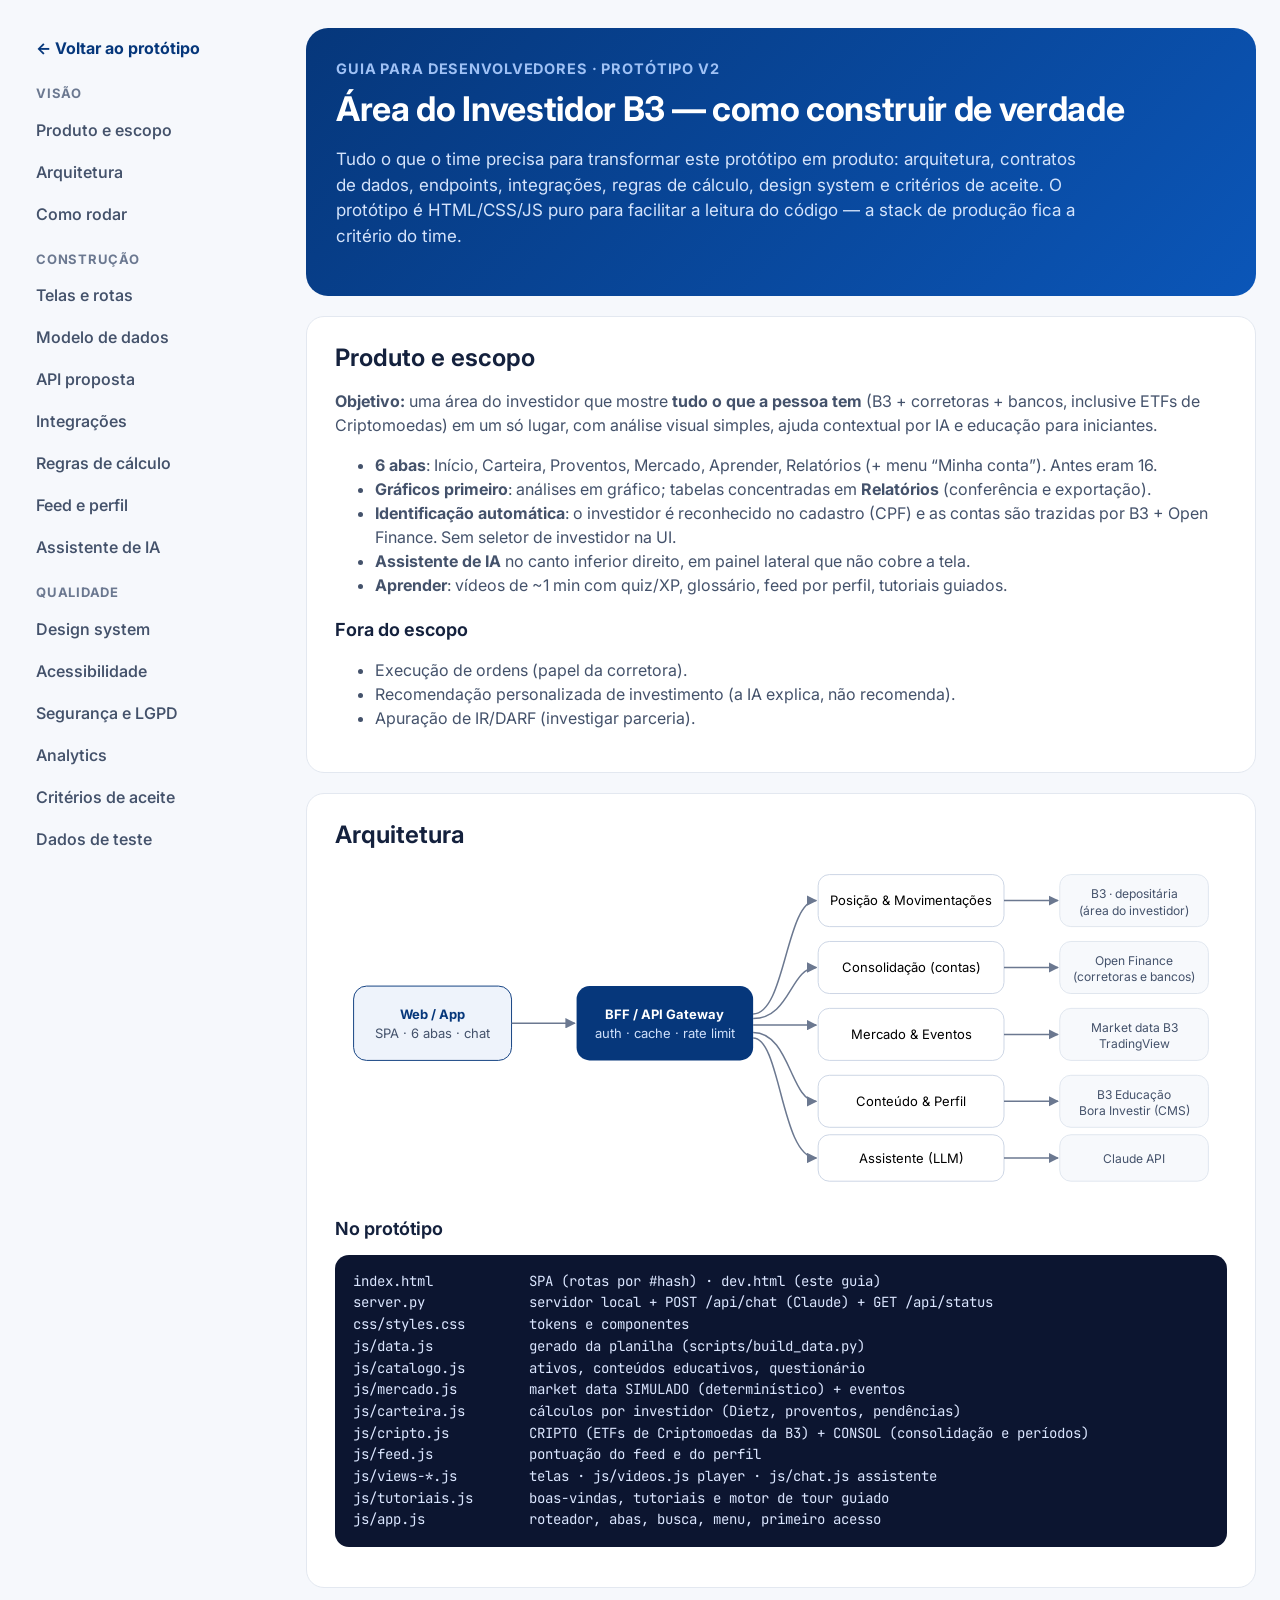
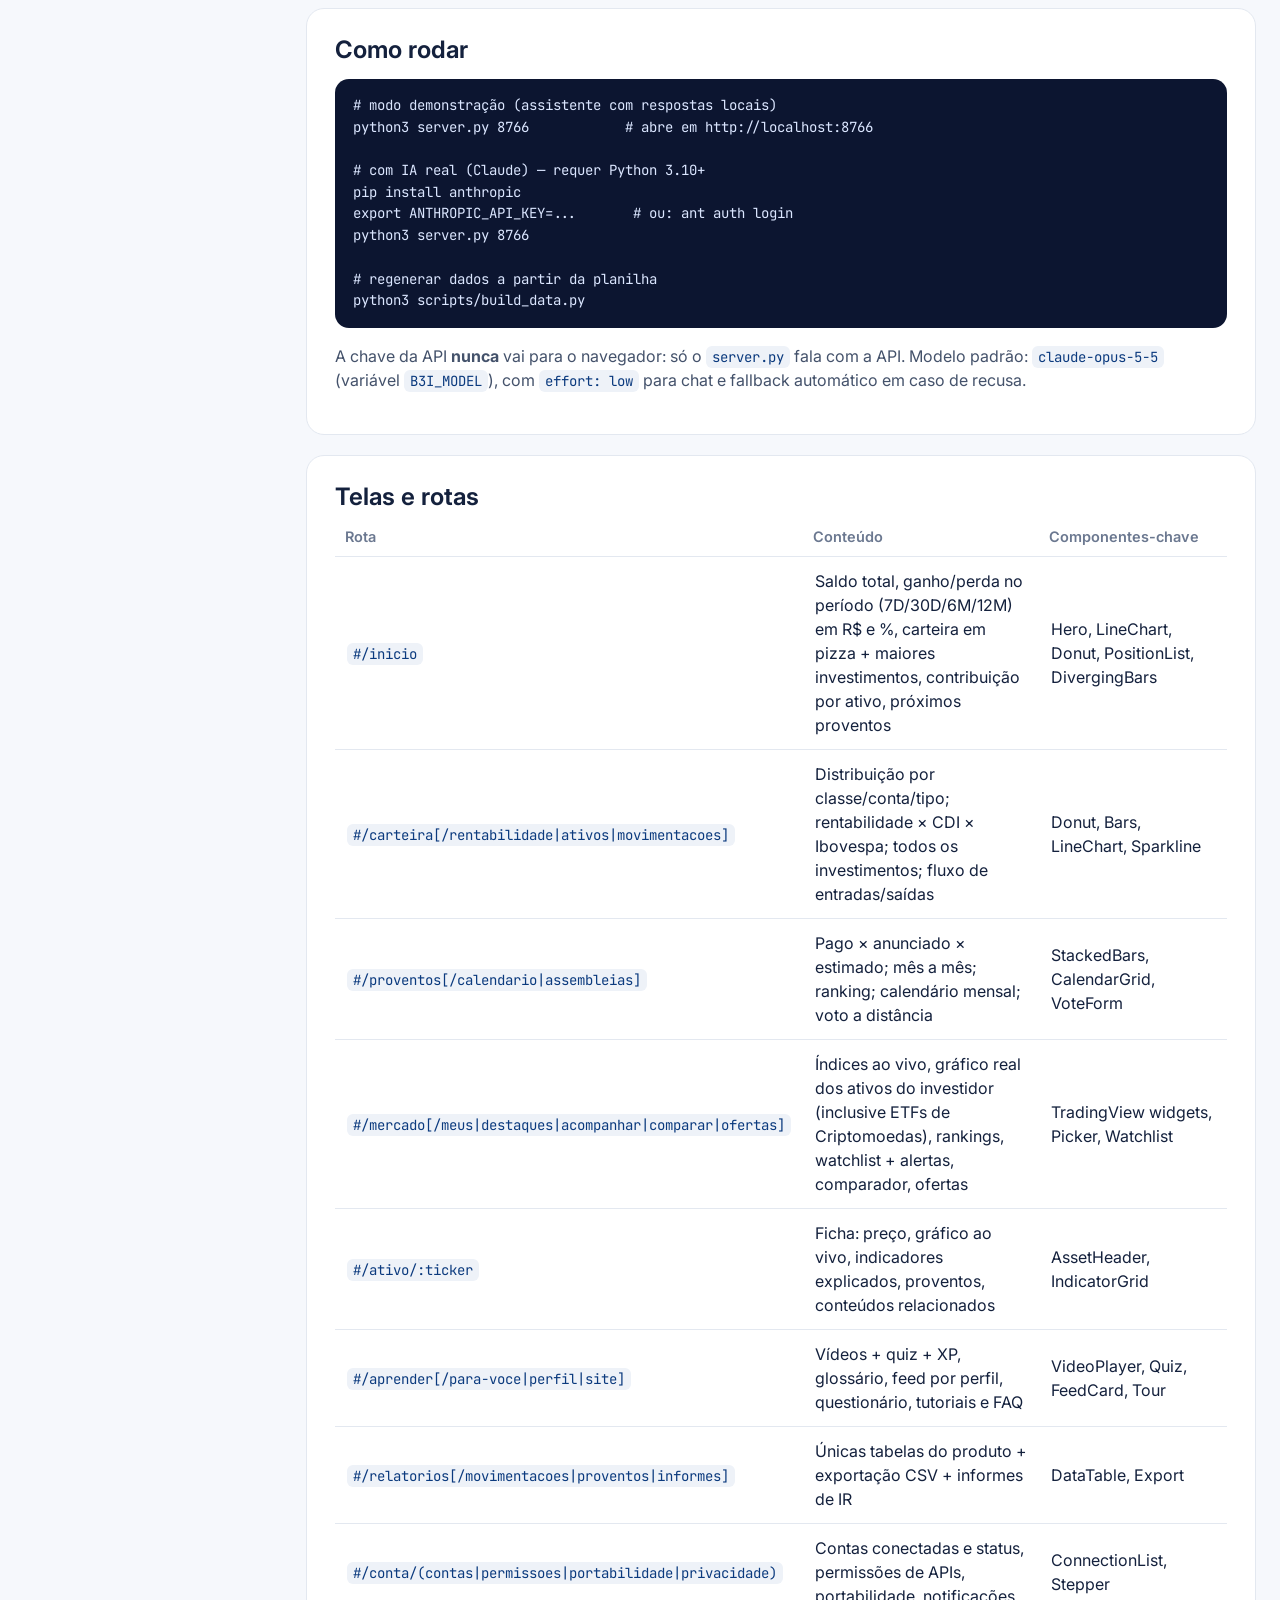
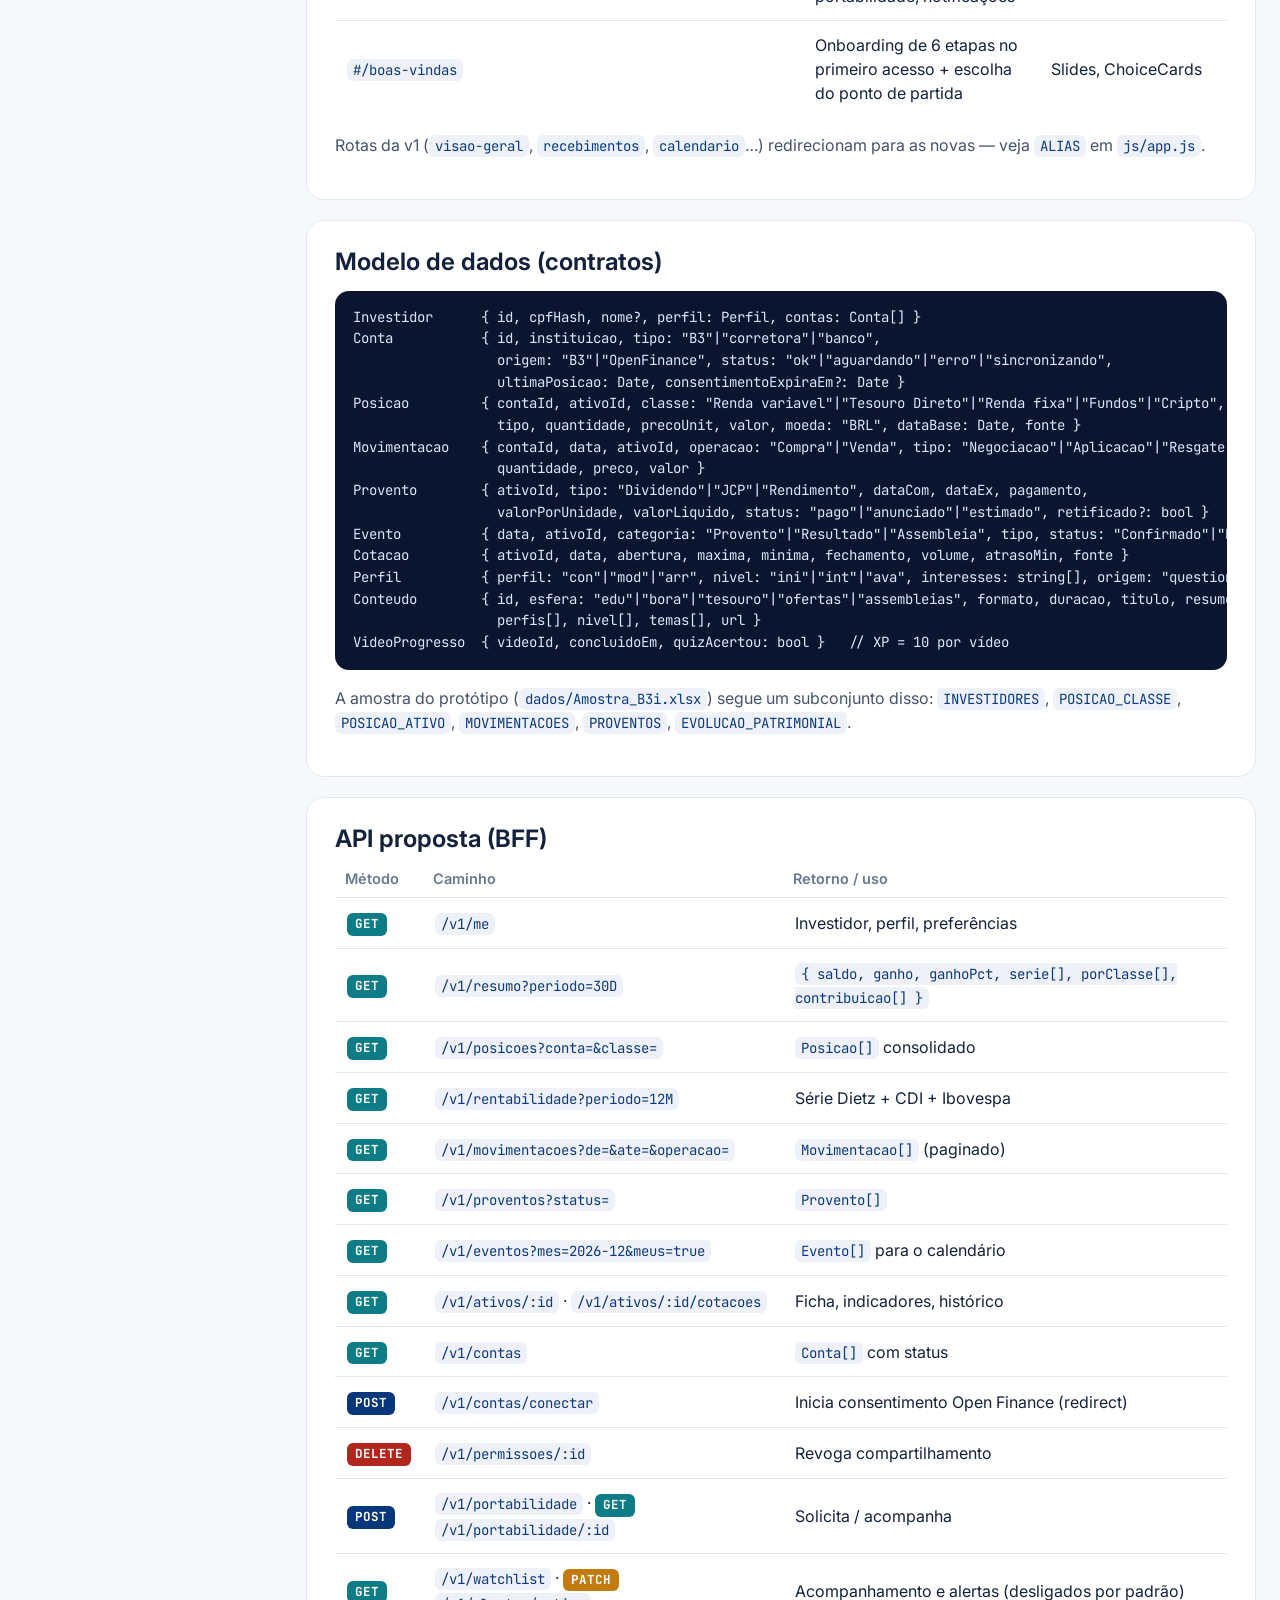
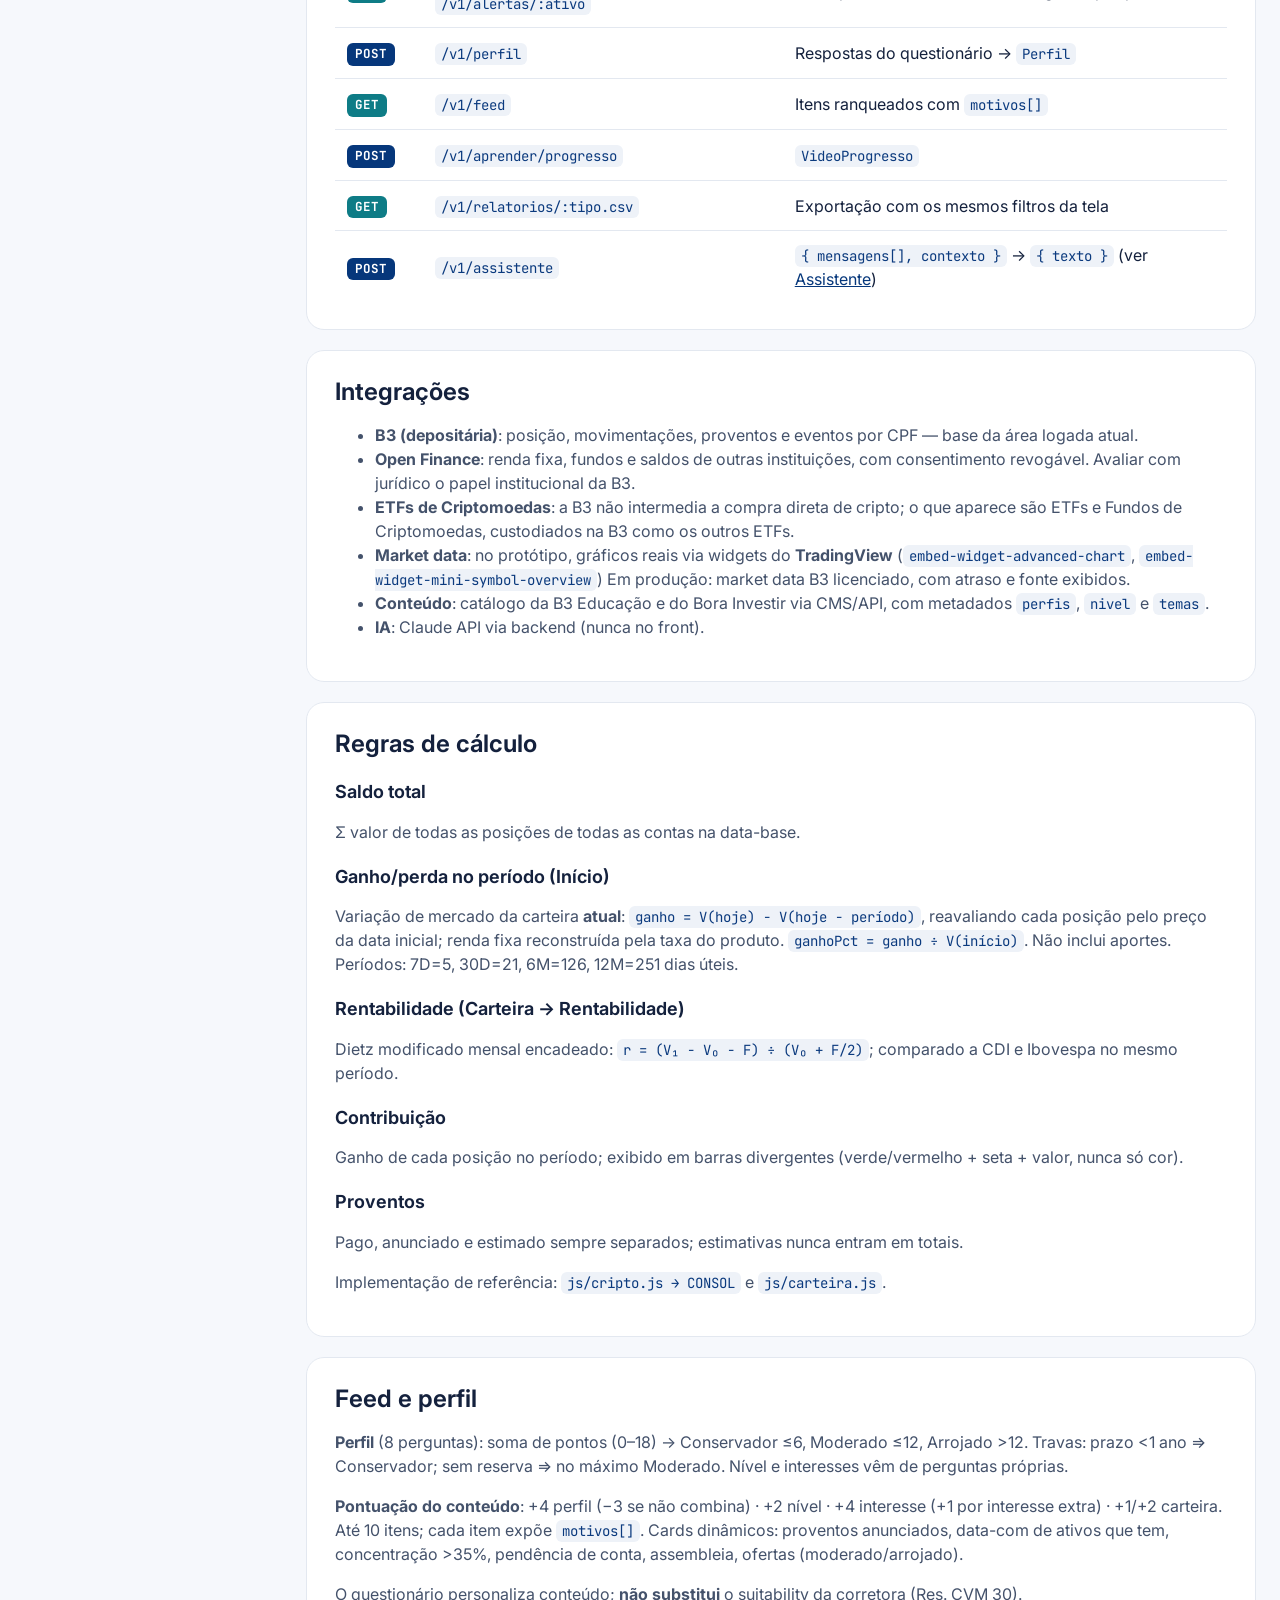
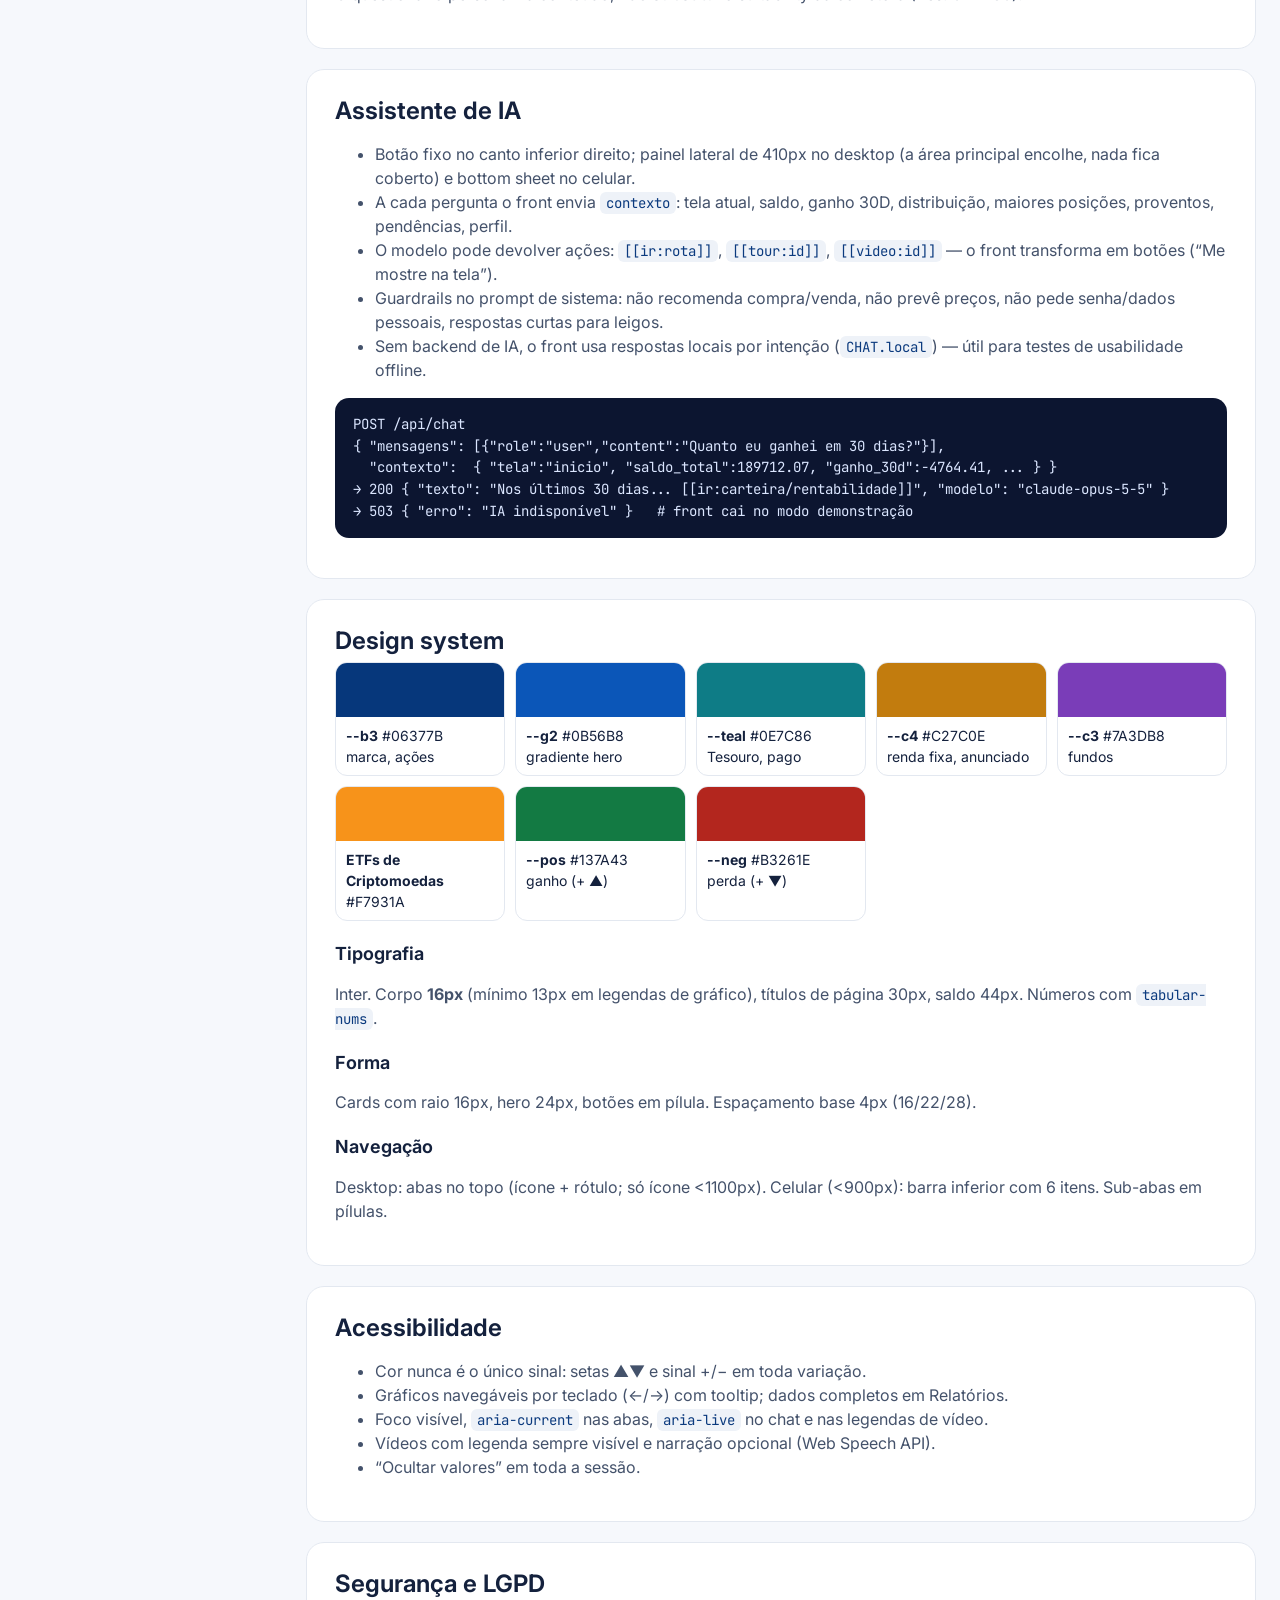
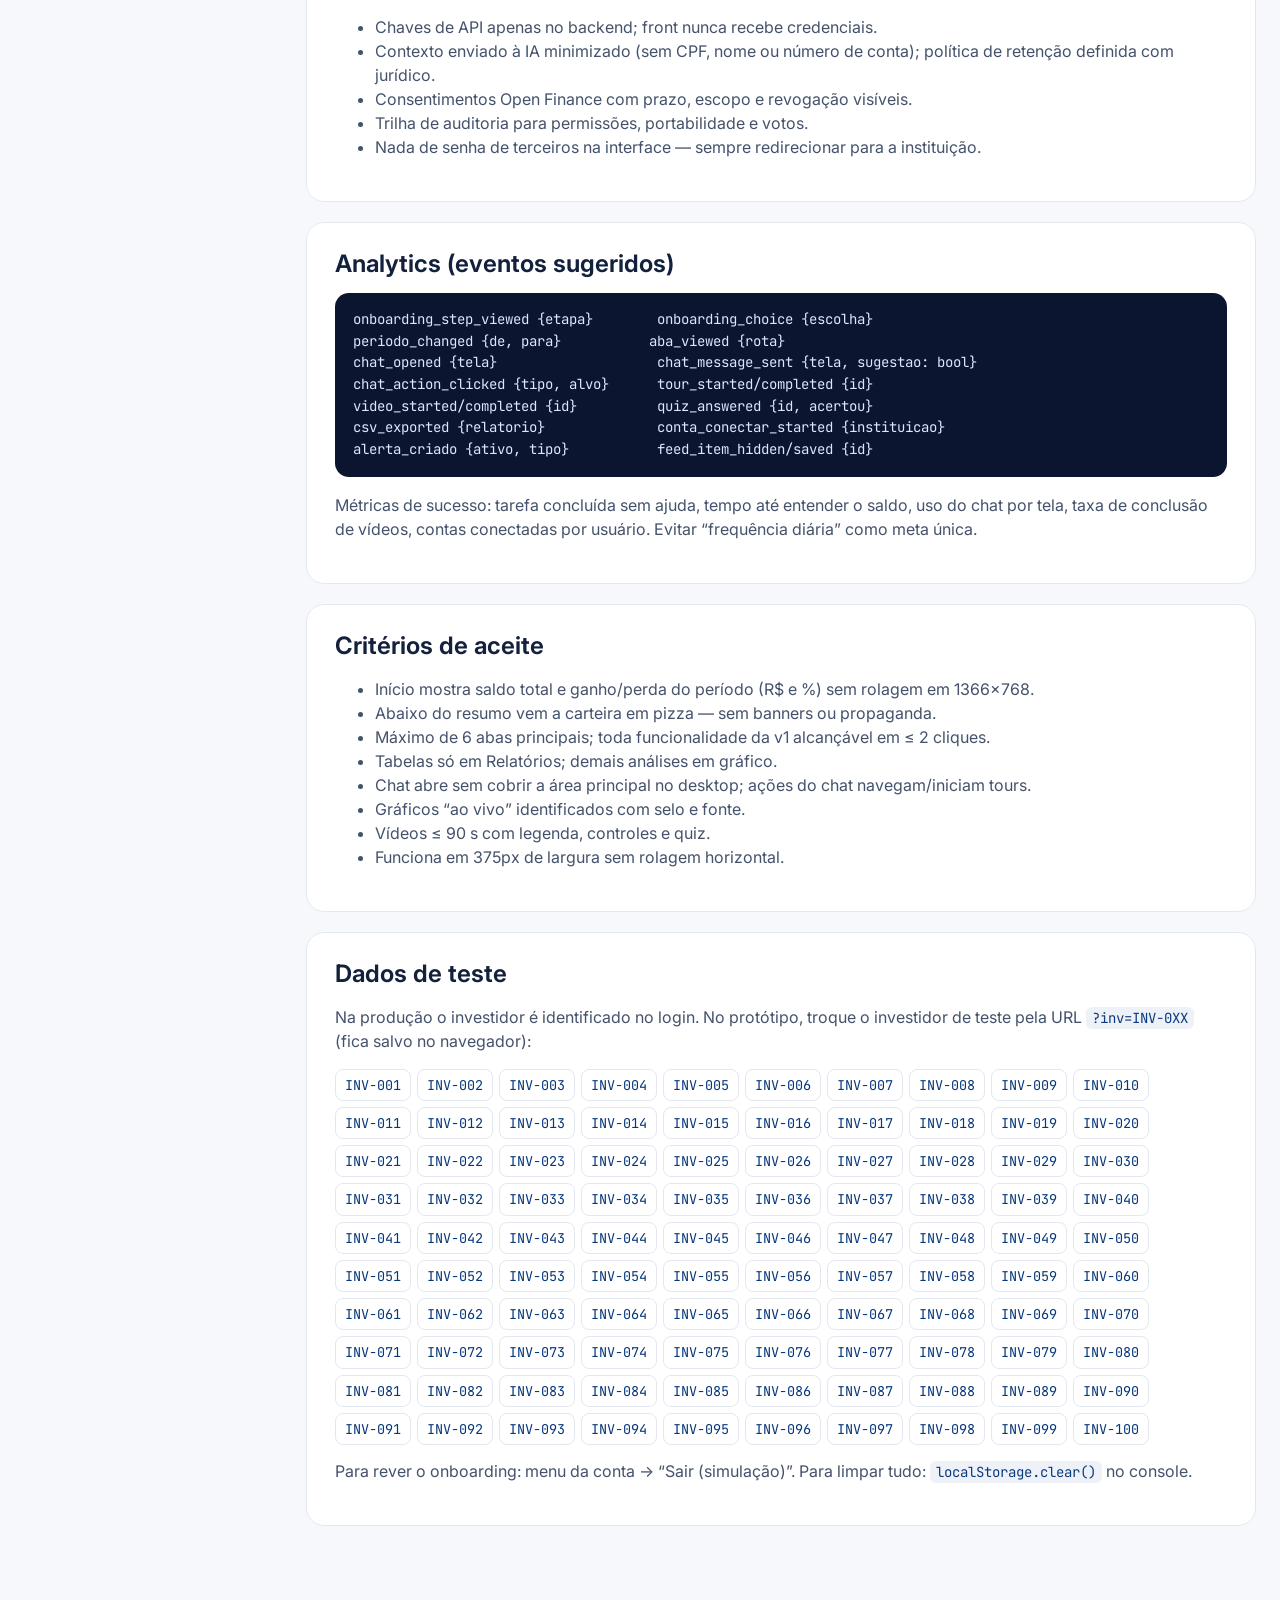
==== commit 207c50ff: "Troca cripto direta por ETFs de Criptomoedas da B3 A B3 não intermedia a compra direta de criptomoed" ====
--- a/dev.html
+++ b/dev.html
@@ -48,10 +48,10 @@
       <div class="hero-dev"><div class="small" style="color:#9fc1f5;font-weight:700;letter-spacing:.06em">GUIA PARA DESENVOLVEDORES · PROTÓTIPO V2</div><h1 style="color:#fff;font-size:34px;margin:8px 0">Área do Investidor B3 — como construir de verdade</h1><p>Tudo o que o time precisa para transformar este protótipo em produto: arquitetura, contratos de dados, endpoints, integrações, regras de cálculo, design system e critérios de aceite. O protótipo é HTML/CSS/JS puro para facilitar a leitura do código — a stack de produção fica a critério do time.</p></div>
 
       <section class="blk" id="produto"><h2>Produto e escopo</h2>
-        <p><b>Objetivo:</b> uma área do investidor que mostre <b>tudo o que a pessoa tem</b> (B3 + corretoras + bancos + cripto) em um só lugar, com análise visual simples, ajuda contextual por IA e educação para iniciantes.</p>
+        <p><b>Objetivo:</b> uma área do investidor que mostre <b>tudo o que a pessoa tem</b> (B3 + corretoras + bancos, inclusive ETFs de Criptomoedas) em um só lugar, com análise visual simples, ajuda contextual por IA e educação para iniciantes.</p>
         <ul><li><b>6 abas</b>: Início, Carteira, Proventos, Mercado, Aprender, Relatórios (+ menu “Minha conta”). Antes eram 16.</li>
           <li><b>Gráficos primeiro</b>: análises em gráfico; tabelas concentradas em <b>Relatórios</b> (conferência e exportação).</li>
-          <li><b>Identificação automática</b>: o investidor é reconhecido no cadastro (CPF) e as contas são trazidas por B3 + Open Finance + exchanges. Sem seletor de investidor na UI.</li>
+          <li><b>Identificação automática</b>: o investidor é reconhecido no cadastro (CPF) e as contas são trazidas por B3 + Open Finance. Sem seletor de investidor na UI.</li>
           <li><b>Assistente de IA</b> no canto inferior direito, em painel lateral que não cobre a tela.</li>
           <li><b>Aprender</b>: vídeos de ~1 min com quiz/XP, glossário, feed por perfil, tutoriais guiados.</li></ul>
         <h3>Fora do escopo</h3><ul><li>Execução de ordens (papel da corretora).</li><li>Recomendação personalizada de investimento (a IA explica, não recomenda).</li><li>Apuração de IR/DARF (investigar parceria).</li></ul>
@@ -66,7 +66,7 @@
             <g fill="#fff" stroke="#c9d3e3"><rect x="520" y="20" width="200" height="56" rx="12"/><rect x="520" y="92" width="200" height="56" rx="12"/><rect x="520" y="164" width="200" height="56" rx="12"/><rect x="520" y="236" width="200" height="56" rx="12"/><rect x="520" y="300" width="200" height="50" rx="12"/></g>
             <g text-anchor="middle"><text x="620" y="53">Posição &amp; Movimentações</text><text x="620" y="125">Consolidação (contas)</text><text x="620" y="197">Mercado &amp; Eventos</text><text x="620" y="269">Conteúdo &amp; Perfil</text><text x="620" y="330">Assistente (LLM)</text></g>
             <g fill="#f7f9fc" stroke="#dfe5ee"><rect x="780" y="20" width="160" height="56" rx="12"/><rect x="780" y="92" width="160" height="56" rx="12"/><rect x="780" y="164" width="160" height="56" rx="12"/><rect x="780" y="236" width="160" height="56" rx="12"/><rect x="780" y="300" width="160" height="50" rx="12"/></g>
-            <g text-anchor="middle" font-size="13" fill="#44526b"><text x="860" y="45">B3 · depositária</text><text x="860" y="63">(área do investidor)</text><text x="860" y="117">Open Finance</text><text x="860" y="135">+ APIs de exchanges</text><text x="860" y="189">Market data B3</text><text x="860" y="207">TradingView · CoinGecko</text><text x="860" y="261">B3 Educação</text><text x="860" y="279">Bora Investir (CMS)</text><text x="860" y="330">Claude API</text></g>
+            <g text-anchor="middle" font-size="13" fill="#44526b"><text x="860" y="45">B3 · depositária</text><text x="860" y="63">(área do investidor)</text><text x="860" y="117">Open Finance</text><text x="860" y="135">(corretoras e bancos)</text><text x="860" y="189">Market data B3</text><text x="860" y="207">TradingView</text><text x="860" y="261">B3 Educação</text><text x="860" y="279">Bora Investir (CMS)</text><text x="860" y="330">Claude API</text></g>
             <g stroke="#6b7890" stroke-width="1.6" marker-end="url(#ar)" fill="none"><path d="M190,180 H258"/><path d="M450,170 C485,170 485,48 518,48"/><path d="M450,175 C490,175 490,120 518,120"/><path d="M450,182 H518"/><path d="M450,190 C490,190 490,264 518,264"/><path d="M450,196 C480,196 480,325 518,325"/><path d="M720,48 H778"/><path d="M720,120 H778"/><path d="M720,192 H778"/><path d="M720,264 H778"/><path d="M720,325 H778"/></g>
           </g></svg>
         <h3>No protótipo</h3>
@@ -77,7 +77,7 @@
 js/catalogo.js        ativos, conteúdos educativos, questionário
 js/mercado.js         market data SIMULADO (determinístico) + eventos
 js/carteira.js        cálculos por investidor (Dietz, proventos, pendências)
-js/cripto.js          CRIPTO (CoinGecko ao vivo) + CONSOL (consolidação e períodos)
+js/cripto.js          CRIPTO (ETFs de Criptomoedas da B3) + CONSOL (consolidação e períodos)
 js/feed.js            pontuação do feed e do perfil
 js/views-*.js         telas · js/videos.js player · js/chat.js assistente
 js/tutoriais.js       boas-vindas, tutoriais e motor de tour guiado
@@ -103,7 +103,7 @@
           <tr><td><code>#/inicio</code></td><td>Saldo total, ganho/perda no período (7D/30D/6M/12M) em R$ e %, carteira em pizza + maiores investimentos, contribuição por ativo, próximos proventos</td><td>Hero, LineChart, Donut, PositionList, DivergingBars</td></tr>
           <tr><td><code>#/carteira[/rentabilidade|ativos|movimentacoes]</code></td><td>Distribuição por classe/conta/tipo; rentabilidade × CDI × Ibovespa; todos os investimentos; fluxo de entradas/saídas</td><td>Donut, Bars, LineChart, Sparkline</td></tr>
           <tr><td><code>#/proventos[/calendario|assembleias]</code></td><td>Pago × anunciado × estimado; mês a mês; ranking; calendário mensal; voto a distância</td><td>StackedBars, CalendarGrid, VoteForm</td></tr>
-          <tr><td><code>#/mercado[/meus|destaques|acompanhar|comparar|ofertas]</code></td><td>Índices ao vivo, gráfico real dos ativos/cripto do investidor, rankings, watchlist + alertas, comparador, ofertas</td><td>TradingView widgets, Picker, Watchlist</td></tr>
+          <tr><td><code>#/mercado[/meus|destaques|acompanhar|comparar|ofertas]</code></td><td>Índices ao vivo, gráfico real dos ativos do investidor (inclusive ETFs de Criptomoedas), rankings, watchlist + alertas, comparador, ofertas</td><td>TradingView widgets, Picker, Watchlist</td></tr>
           <tr><td><code>#/ativo/:ticker</code></td><td>Ficha: preço, gráfico ao vivo, indicadores explicados, proventos, conteúdos relacionados</td><td>AssetHeader, IndicatorGrid</td></tr>
           <tr><td><code>#/aprender[/para-voce|perfil|site]</code></td><td>Vídeos + quiz + XP, glossário, feed por perfil, questionário, tutoriais e FAQ</td><td>VideoPlayer, Quiz, FeedCard, Tour</td></tr>
           <tr><td><code>#/relatorios[/movimentacoes|proventos|informes]</code></td><td>Únicas tabelas do produto + exportação CSV + informes de IR</td><td>DataTable, Export</td></tr>
@@ -115,8 +115,8 @@
 
       <section class="blk" id="dados"><h2>Modelo de dados (contratos)</h2>
         <pre><code>Investidor      { id, cpfHash, nome?, perfil: Perfil, contas: Conta[] }
-Conta           { id, instituicao, tipo: "B3"|"corretora"|"banco"|"exchange",
-                  origem: "B3"|"OpenFinance"|"ExchangeAPI", status: "ok"|"aguardando"|"erro"|"sincronizando",
+Conta           { id, instituicao, tipo: "B3"|"corretora"|"banco",
+                  origem: "B3"|"OpenFinance", status: "ok"|"aguardando"|"erro"|"sincronizando",
                   ultimaPosicao: Date, consentimentoExpiraEm?: Date }
 Posicao         { contaId, ativoId, classe: "Renda variavel"|"Tesouro Direto"|"Renda fixa"|"Fundos"|"Cripto",
                   tipo, quantidade, precoUnit, valor, moeda: "BRL", dataBase: Date, fonte }
@@ -144,7 +144,7 @@
           <tr><td><span class="tagm GET">GET</span></td><td><code>/v1/eventos?mes=2026-12&amp;meus=true</code></td><td><code>Evento[]</code> para o calendário</td></tr>
           <tr><td><span class="tagm GET">GET</span></td><td><code>/v1/ativos/:id</code> · <code>/v1/ativos/:id/cotacoes</code></td><td>Ficha, indicadores, histórico</td></tr>
           <tr><td><span class="tagm GET">GET</span></td><td><code>/v1/contas</code></td><td><code>Conta[]</code> com status</td></tr>
-          <tr><td><span class="tagm POST">POST</span></td><td><code>/v1/contas/conectar</code></td><td>Inicia consentimento Open Finance / exchange (redirect)</td></tr>
+          <tr><td><span class="tagm POST">POST</span></td><td><code>/v1/contas/conectar</code></td><td>Inicia consentimento Open Finance (redirect)</td></tr>
           <tr><td><span class="tagm DELETE">DELETE</span></td><td><code>/v1/permissoes/:id</code></td><td>Revoga compartilhamento</td></tr>
           <tr><td><span class="tagm POST">POST</span></td><td><code>/v1/portabilidade</code> · <span class="tagm GET">GET</span> <code>/v1/portabilidade/:id</code></td><td>Solicita / acompanha</td></tr>
           <tr><td><span class="tagm GET">GET</span></td><td><code>/v1/watchlist</code> · <span class="tagm PATCH">PATCH</span> <code>/v1/alertas/:ativo</code></td><td>Acompanhamento e alertas (desligados por padrão)</td></tr>
@@ -160,15 +160,15 @@
         <ul>
           <li><b>B3 (depositária)</b>: posição, movimentações, proventos e eventos por CPF — base da área logada atual.</li>
           <li><b>Open Finance</b>: renda fixa, fundos e saldos de outras instituições, com consentimento revogável. Avaliar com jurídico o papel institucional da B3.</li>
-          <li><b>Exchanges cripto</b>: APIs de leitura (somente consulta) mediante autorização do usuário.</li>
-          <li><b>Market data</b>: no protótipo, gráficos reais via widgets do <b>TradingView</b> (<code>embed-widget-advanced-chart</code>, <code>embed-widget-mini-symbol-overview</code>) e cripto via <b>CoinGecko</b> (<code>/coins/markets</code>, <code>/coins/:id/market_chart</code>). Em produção: market data B3 licenciado, com atraso e fonte exibidos.</li>
+          <li><b>ETFs de Criptomoedas</b>: a B3 não intermedia a compra direta de cripto; o que aparece são ETFs e Fundos de Criptomoedas, custodiados na B3 como os outros ETFs.</li>
+          <li><b>Market data</b>: no protótipo, gráficos reais via widgets do <b>TradingView</b> (<code>embed-widget-advanced-chart</code>, <code>embed-widget-mini-symbol-overview</code>) Em produção: market data B3 licenciado, com atraso e fonte exibidos.</li>
           <li><b>Conteúdo</b>: catálogo da B3 Educação e do Bora Investir via CMS/API, com metadados <code>perfis</code>, <code>nivel</code> e <code>temas</code>.</li>
           <li><b>IA</b>: Claude API via backend (nunca no front).</li>
         </ul>
       </section>
 
       <section class="blk" id="calculos"><h2>Regras de cálculo</h2>
-        <h3>Saldo total</h3><p>Σ valor de todas as posições de todas as contas na data-base (cripto a preço corrente).</p>
+        <h3>Saldo total</h3><p>Σ valor de todas as posições de todas as contas na data-base.</p>
         <h3>Ganho/perda no período (Início)</h3><p>Variação de mercado da carteira <b>atual</b>: <code>ganho = V(hoje) − V(hoje − período)</code>, reavaliando cada posição pelo preço da data inicial; renda fixa reconstruída pela taxa do produto. <code>ganhoPct = ganho ÷ V(início)</code>. Não inclui aportes. Períodos: 7D=5, 30D=21, 6M=126, 12M=251 dias úteis.</p>
         <h3>Rentabilidade (Carteira → Rentabilidade)</h3><p>Dietz modificado mensal encadeado: <code>r = (V₁ − V₀ − F) ÷ (V₀ + F/2)</code>; comparado a CDI e Ibovespa no mesmo período.</p>
         <h3>Contribuição</h3><p>Ganho de cada posição no período; exibido em barras divergentes (verde/vermelho + seta + valor, nunca só cor).</p>
@@ -202,7 +202,7 @@
           <div><i style="background:#0e7c86"></i><span><b>--teal</b> #0E7C86<br>Tesouro, pago</span></div>
           <div><i style="background:#c27c0e"></i><span><b>--c4</b> #C27C0E<br>renda fixa, anunciado</span></div>
           <div><i style="background:#7a3db8"></i><span><b>--c3</b> #7A3DB8<br>fundos</span></div>
-          <div><i style="background:#f7931a"></i><span><b>cripto</b> #F7931A</span></div>
+          <div><i style="background:#f7931a"></i><span><b>ETFs de Criptomoedas</b> #F7931A</span></div>
           <div><i style="background:#137a43"></i><span><b>--pos</b> #137A43<br>ganho (+ ▲)</span></div>
           <div><i style="background:#b3261e"></i><span><b>--neg</b> #B3261E<br>perda (+ ▼)</span></div>
         </div>
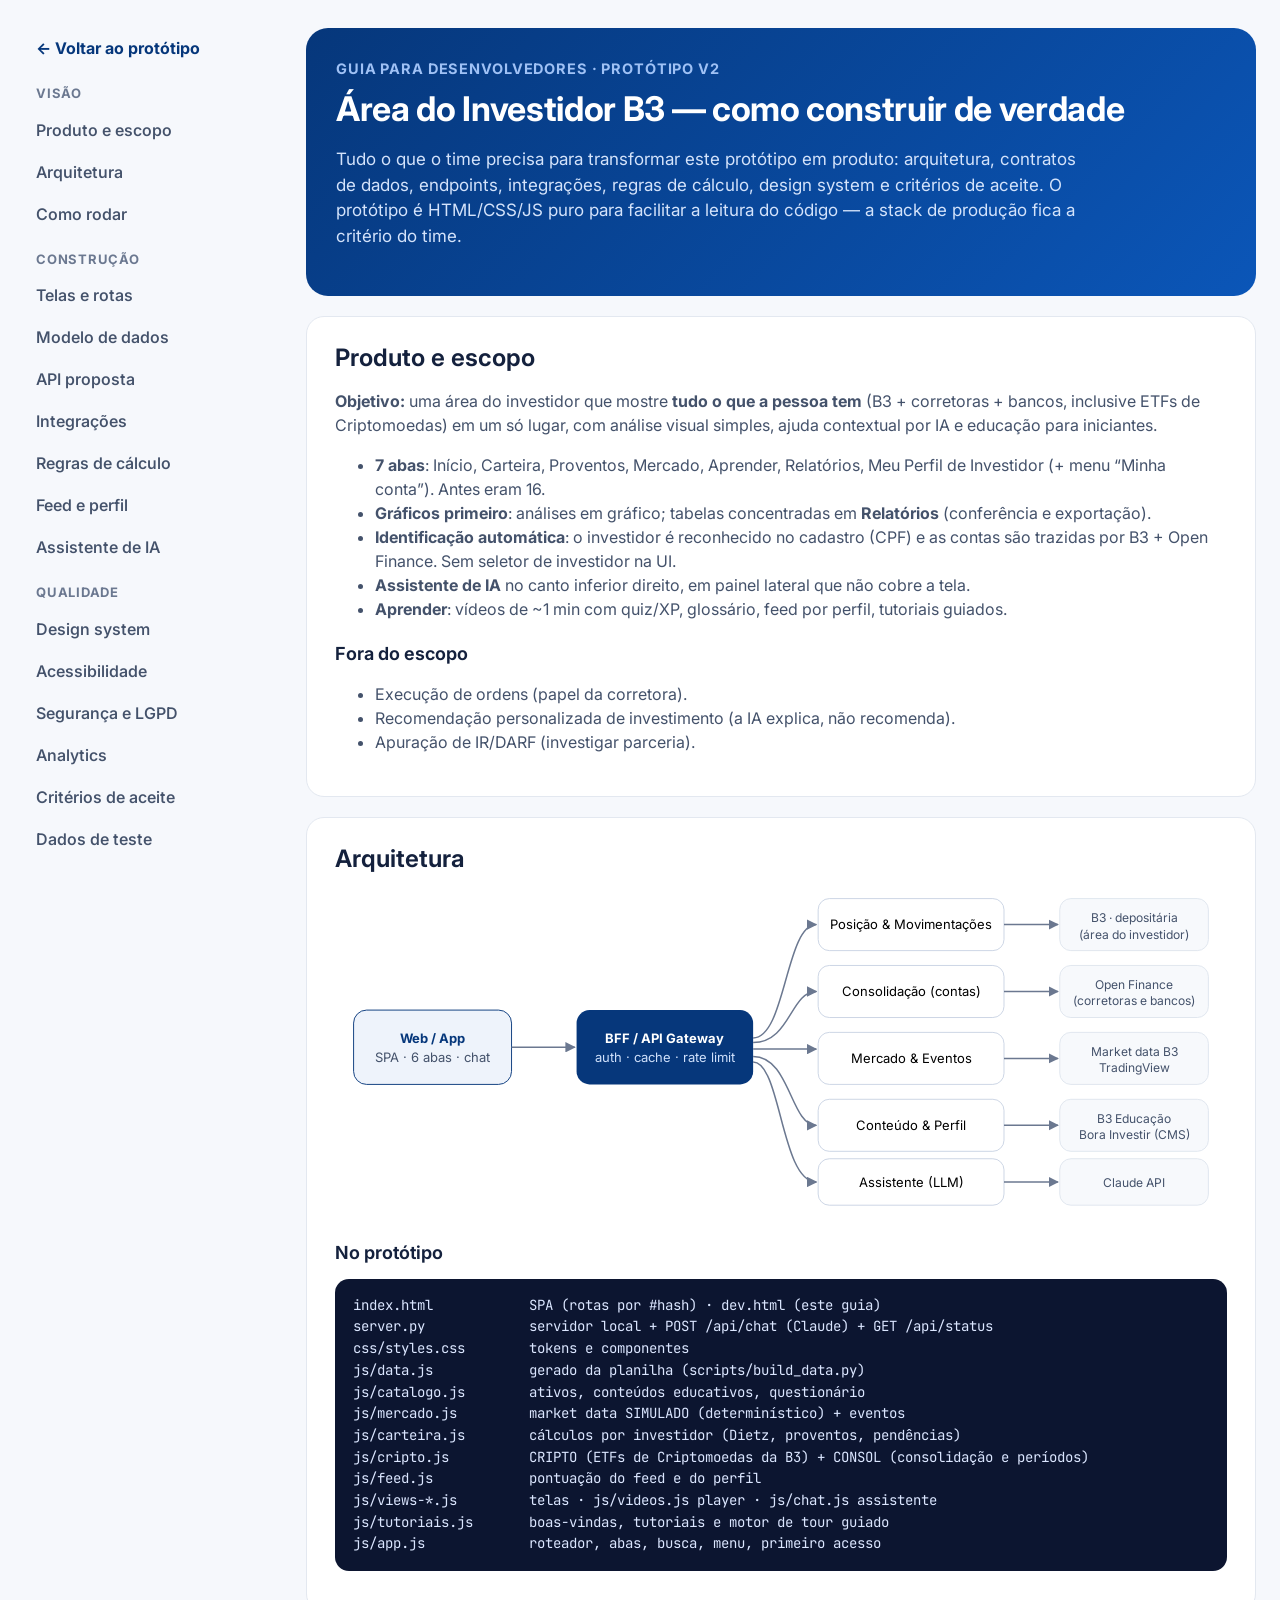
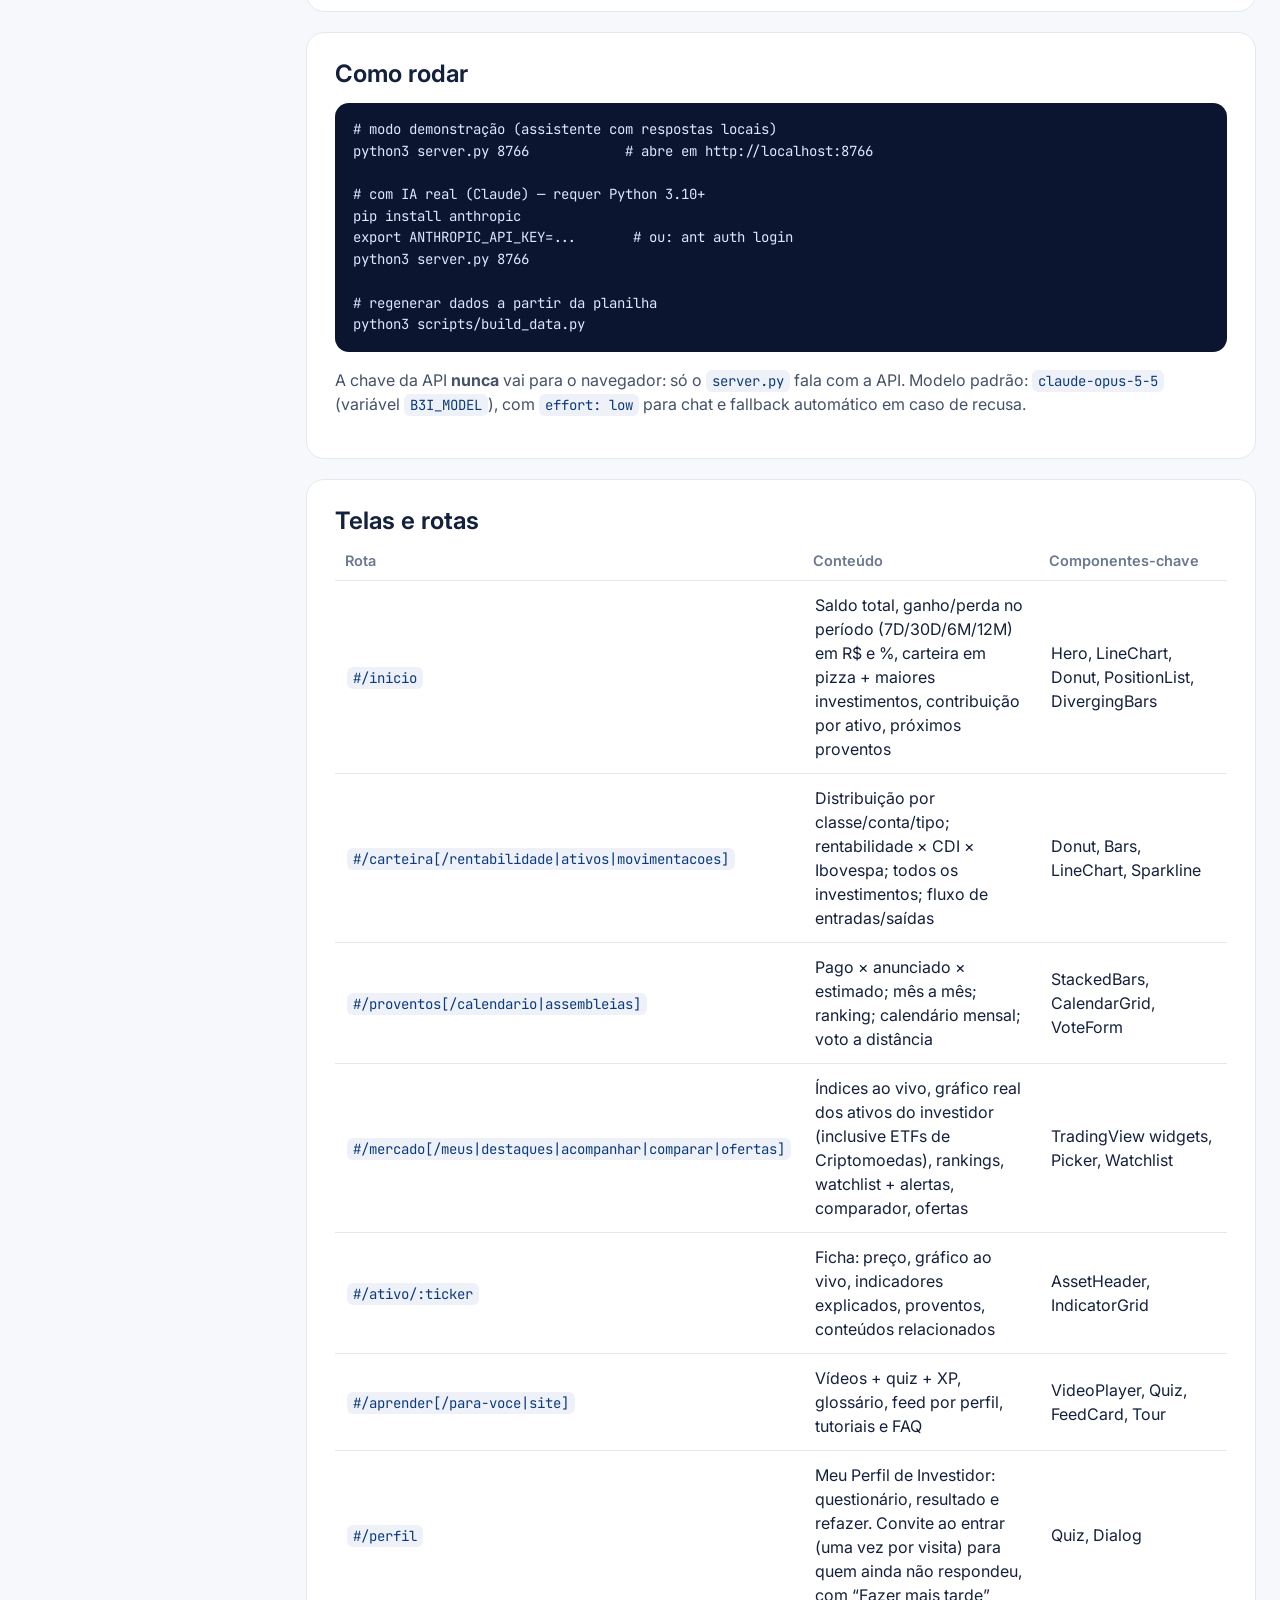
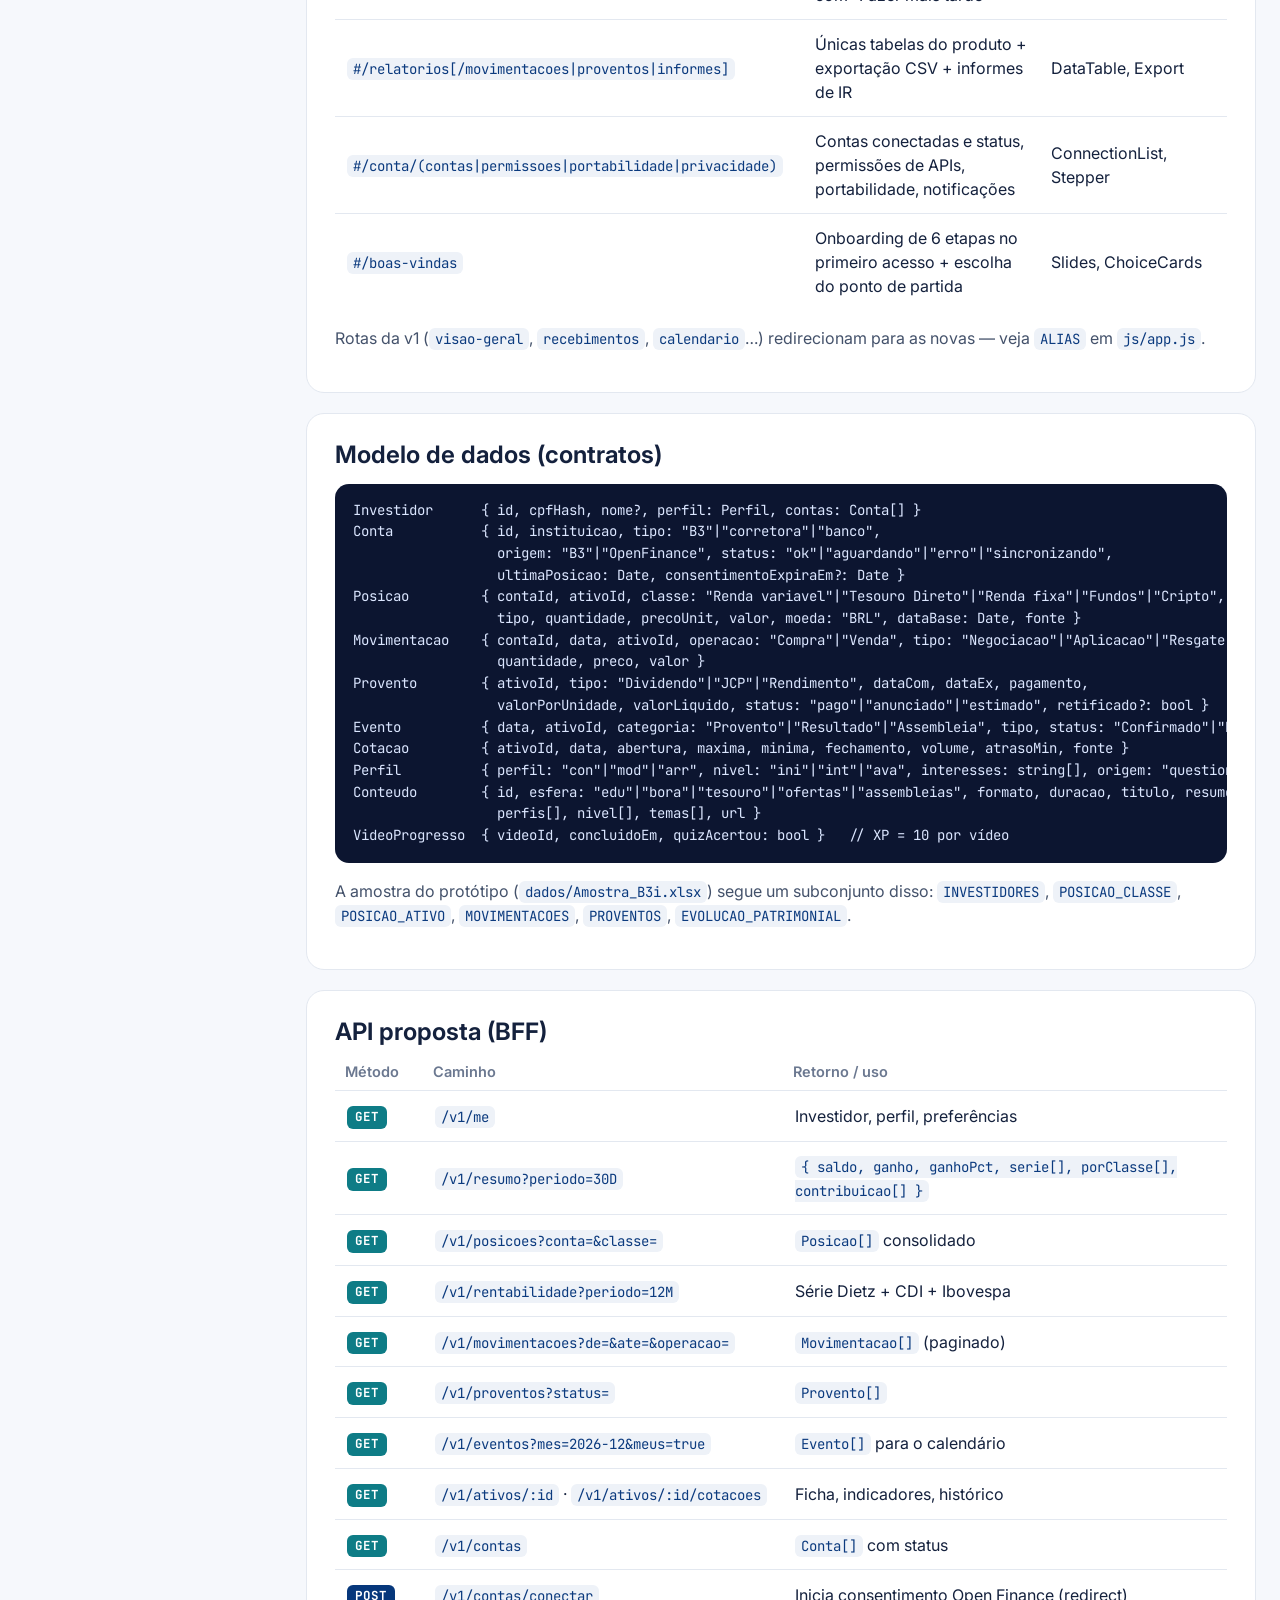
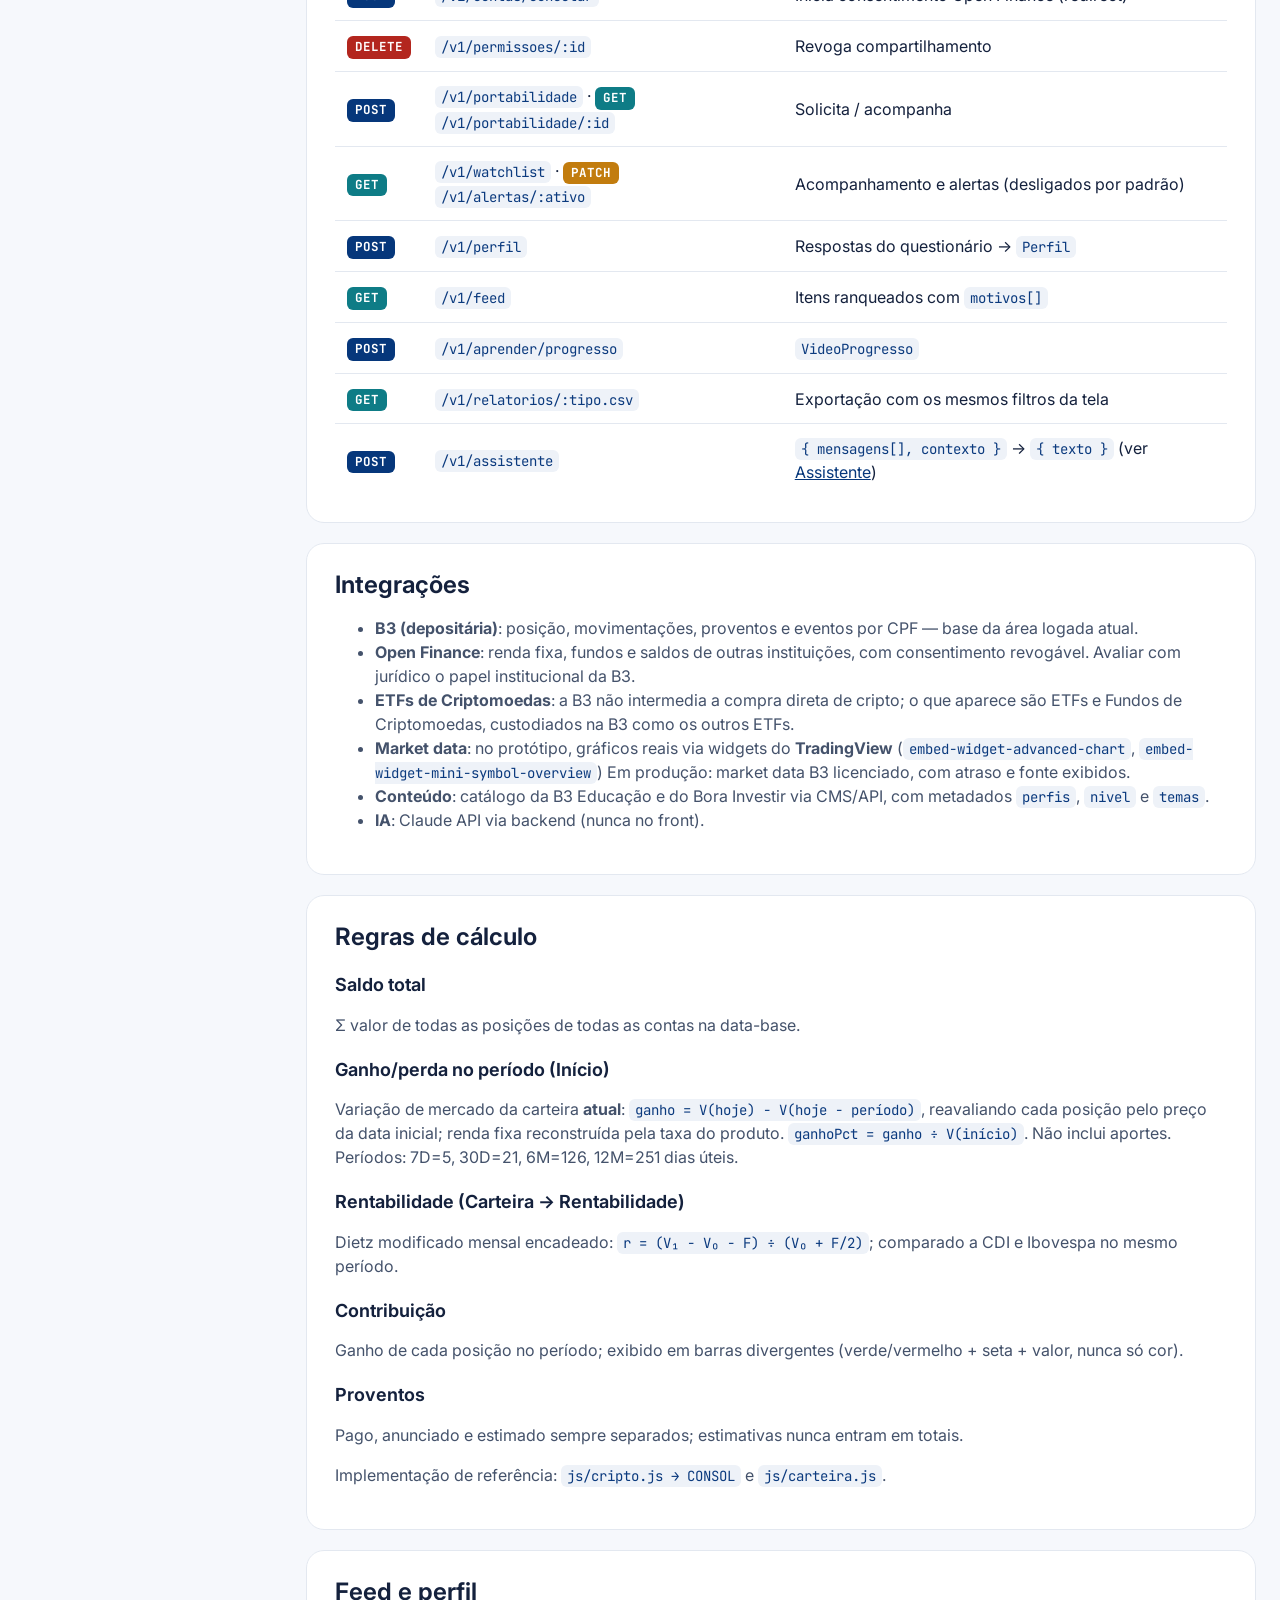
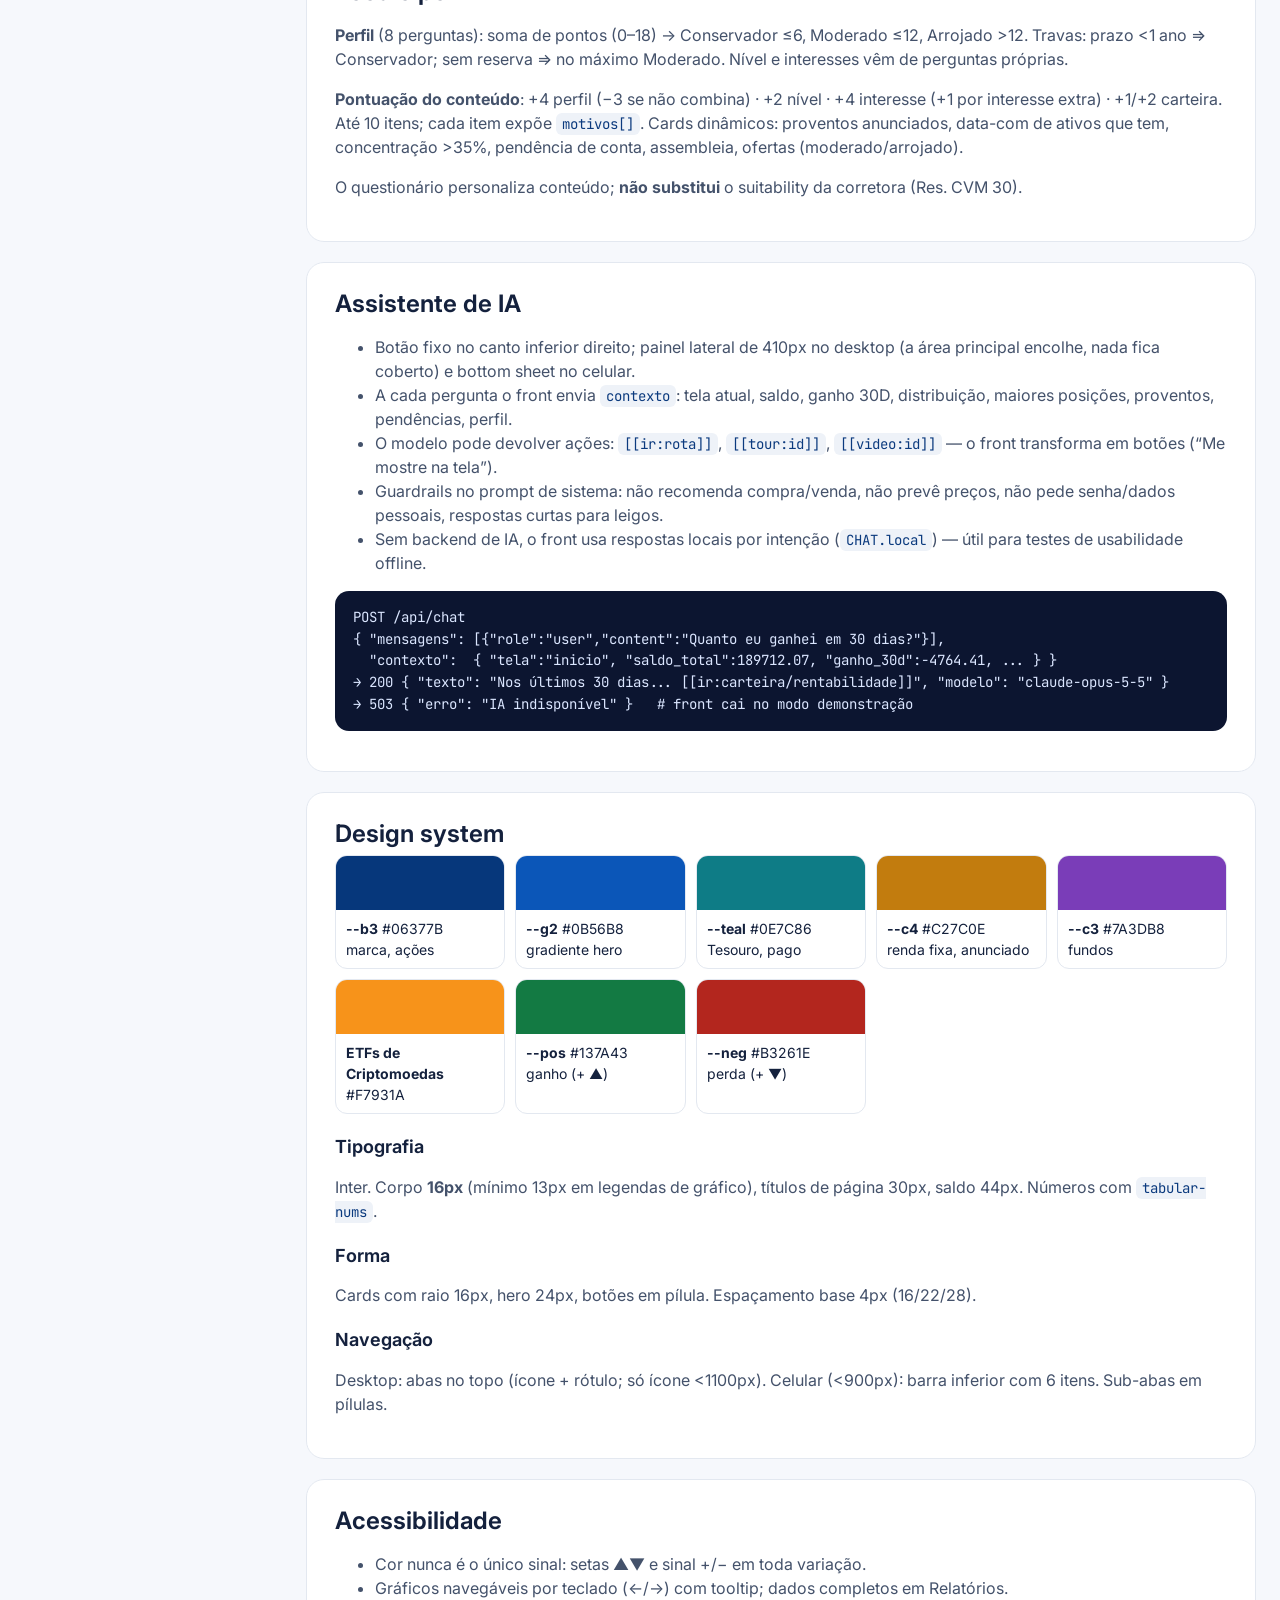
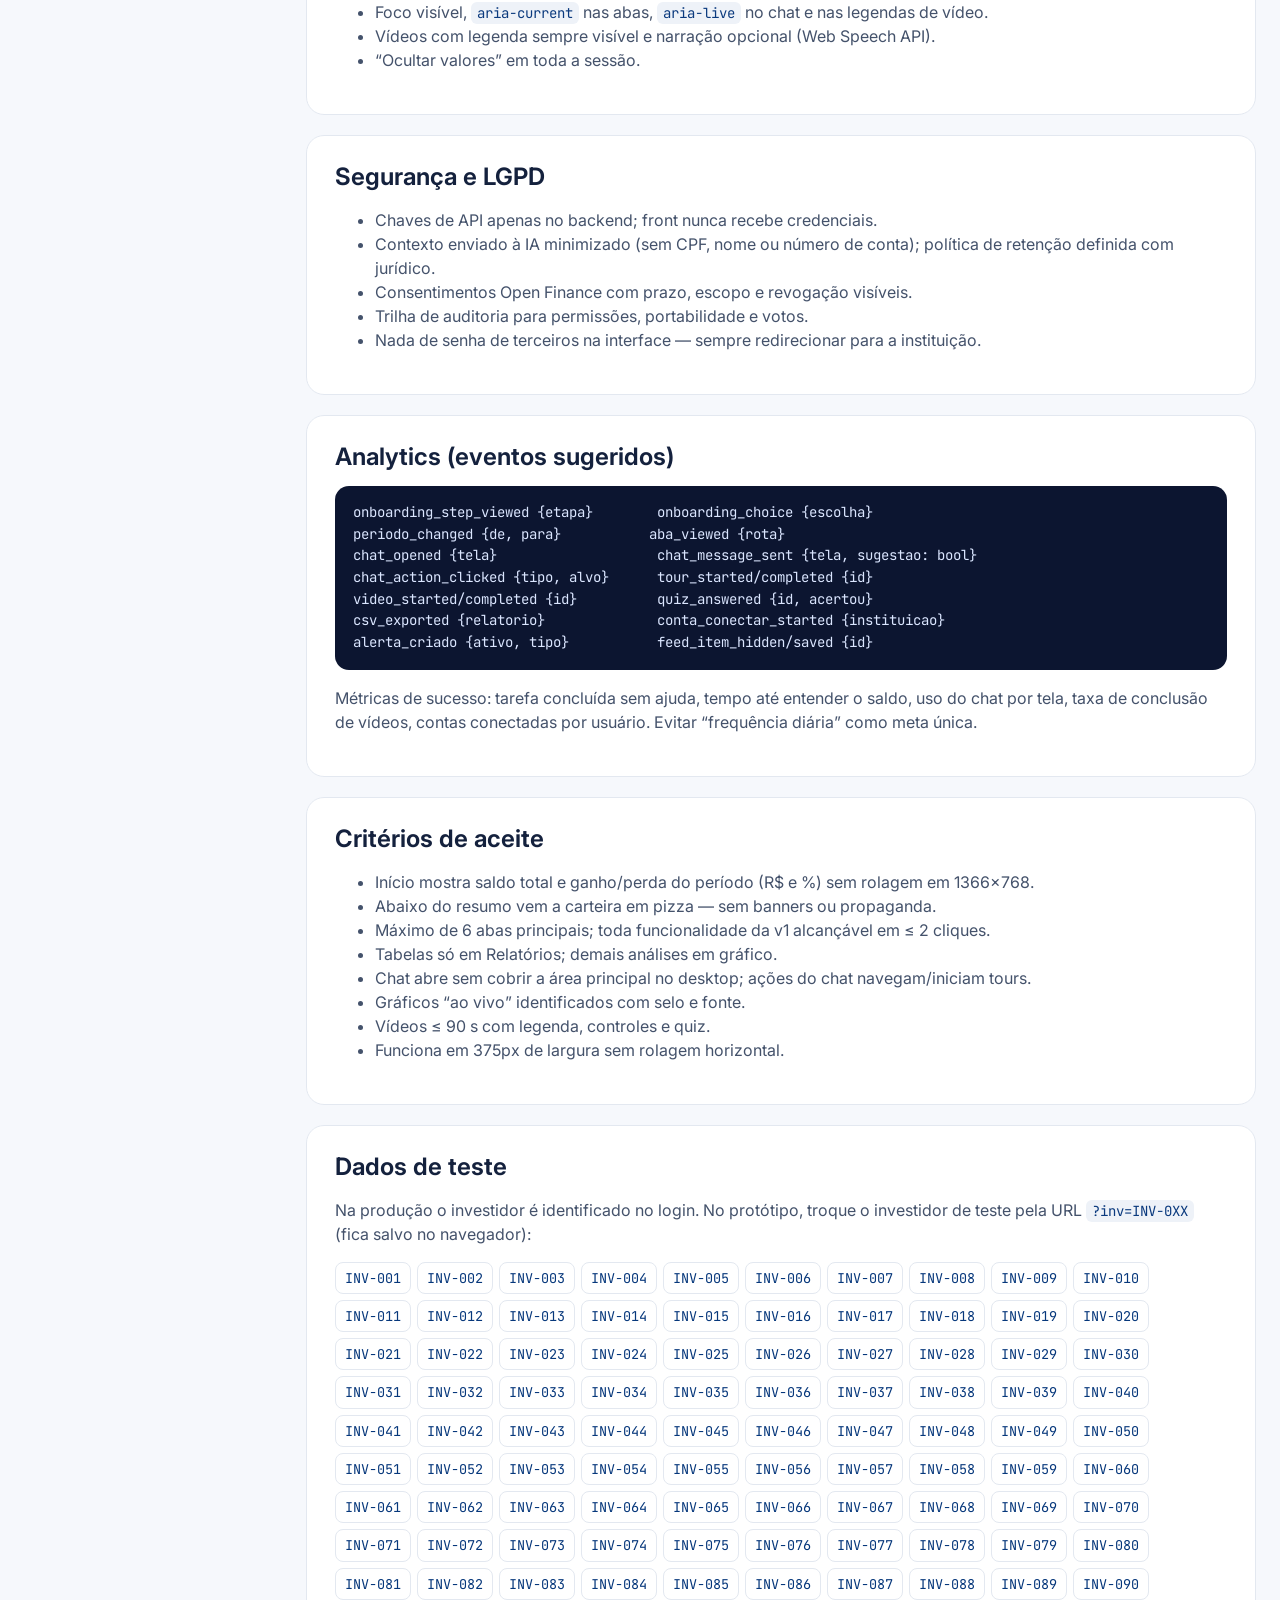
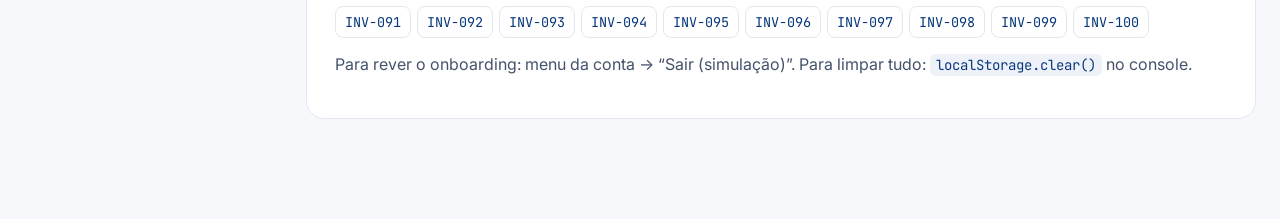
==== commit 9947e537: "Cria a aba Meu Perfil de Investidor e o convite para o questionário - Nova aba "Meu Perfil de Invest" ====
--- a/dev.html
+++ b/dev.html
@@ -49,7 +49,7 @@
 
       <section class="blk" id="produto"><h2>Produto e escopo</h2>
         <p><b>Objetivo:</b> uma área do investidor que mostre <b>tudo o que a pessoa tem</b> (B3 + corretoras + bancos, inclusive ETFs de Criptomoedas) em um só lugar, com análise visual simples, ajuda contextual por IA e educação para iniciantes.</p>
-        <ul><li><b>6 abas</b>: Início, Carteira, Proventos, Mercado, Aprender, Relatórios (+ menu “Minha conta”). Antes eram 16.</li>
+        <ul><li><b>7 abas</b>: Início, Carteira, Proventos, Mercado, Aprender, Relatórios, Meu Perfil de Investidor (+ menu “Minha conta”). Antes eram 16.</li>
           <li><b>Gráficos primeiro</b>: análises em gráfico; tabelas concentradas em <b>Relatórios</b> (conferência e exportação).</li>
           <li><b>Identificação automática</b>: o investidor é reconhecido no cadastro (CPF) e as contas são trazidas por B3 + Open Finance. Sem seletor de investidor na UI.</li>
           <li><b>Assistente de IA</b> no canto inferior direito, em painel lateral que não cobre a tela.</li>
@@ -105,7 +105,8 @@
           <tr><td><code>#/proventos[/calendario|assembleias]</code></td><td>Pago × anunciado × estimado; mês a mês; ranking; calendário mensal; voto a distância</td><td>StackedBars, CalendarGrid, VoteForm</td></tr>
           <tr><td><code>#/mercado[/meus|destaques|acompanhar|comparar|ofertas]</code></td><td>Índices ao vivo, gráfico real dos ativos do investidor (inclusive ETFs de Criptomoedas), rankings, watchlist + alertas, comparador, ofertas</td><td>TradingView widgets, Picker, Watchlist</td></tr>
           <tr><td><code>#/ativo/:ticker</code></td><td>Ficha: preço, gráfico ao vivo, indicadores explicados, proventos, conteúdos relacionados</td><td>AssetHeader, IndicatorGrid</td></tr>
-          <tr><td><code>#/aprender[/para-voce|perfil|site]</code></td><td>Vídeos + quiz + XP, glossário, feed por perfil, questionário, tutoriais e FAQ</td><td>VideoPlayer, Quiz, FeedCard, Tour</td></tr>
+          <tr><td><code>#/aprender[/para-voce|site]</code></td><td>Vídeos + quiz + XP, glossário, feed por perfil, tutoriais e FAQ</td><td>VideoPlayer, Quiz, FeedCard, Tour</td></tr>
+          <tr><td><code>#/perfil</code></td><td>Meu Perfil de Investidor: questionário, resultado e refazer. Convite ao entrar (uma vez por visita) para quem ainda não respondeu, com “Fazer mais tarde”</td><td>Quiz, Dialog</td></tr>
           <tr><td><code>#/relatorios[/movimentacoes|proventos|informes]</code></td><td>Únicas tabelas do produto + exportação CSV + informes de IR</td><td>DataTable, Export</td></tr>
           <tr><td><code>#/conta/(contas|permissoes|portabilidade|privacidade)</code></td><td>Contas conectadas e status, permissões de APIs, portabilidade, notificações</td><td>ConnectionList, Stepper</td></tr>
           <tr><td><code>#/boas-vindas</code></td><td>Onboarding de 6 etapas no primeiro acesso + escolha do ponto de partida</td><td>Slides, ChoiceCards</td></tr>
--- a/css/styles.css
+++ b/css/styles.css
@@ -596,13 +596,13 @@
 .conn .st { margin-left: auto; }
 
 /* ======================= Responsivo V2 ======================= */
-@media (max-width: 1100px) {
+@media (max-width: 1365px) {
   .tabs-main a span { display: none; }
   .tabs-main a { padding: 10px 12px; }
 }
 @media (max-width: 900px) {
   .tabs-main { display: none; }
-  .bottom-nav { display: grid; grid-template-columns: repeat(6, 1fr); position: fixed; left: 0; right: 0; bottom: 0; z-index: 60; background: #fff; border-top: 1px solid var(--line); padding: 6px 4px calc(6px + env(safe-area-inset-bottom)); }
+  .bottom-nav { display: grid; grid-template-columns: repeat(7, 1fr); position: fixed; left: 0; right: 0; bottom: 0; z-index: 60; background: #fff; border-top: 1px solid var(--line); padding: 6px 4px calc(6px + env(safe-area-inset-bottom)); }
   .bottom-nav a { display: flex; flex-direction: column; align-items: center; gap: 2px; text-decoration: none; color: var(--muted); font-size: 12.5px; font-weight: 600; padding: 6px 0; border-radius: 10px; }
   .bottom-nav a.active { color: var(--b3); background: var(--b3-50); }
   .ai-fab { bottom: 88px; right: 16px; height: 56px; padding: 0 16px; }
@@ -625,3 +625,48 @@
 .donut-n { font-size: 17px; }
 .pos .lg { font-size: 12.5px; letter-spacing: -.02em; }
 .pos .nm .bar { max-width: 320px; }
+
+/* ---------- Logo da empresa e nome ao passar o mouse ---------- */
+.lg { position: relative; overflow: hidden; }
+.lg img { position: absolute; inset: 0; width: 100%; height: 100%; object-fit: cover; background: #fff; }
+.emp-pop { position: absolute; z-index: 70; min-width: 260px; max-width: min(420px, calc(100vw - 16px)); background: #fff; color: var(--ink); border: 2px solid var(--b3); border-radius: 12px; padding: 14px 18px; box-shadow: 0 12px 32px rgba(16, 32, 64, .22); font-family: Arial, Helvetica, sans-serif; line-height: 1.35; pointer-events: none; }
+.emp-pop .emp-tk { display: block; font-size: 16px; font-weight: 700; color: var(--ink-2); margin-bottom: 4px; }
+.emp-pop b { display: block; font-size: 23px; }
+.emp-pop .emp-det { display: block; font-size: 18px; margin-top: 2px; }
+
+/* ---------- Tabela de ativos por classe ---------- */
+.grp-h { display: flex; flex-wrap: wrap; align-items: center; gap: 12px 32px; margin-bottom: 12px; }
+.grp-t { flex: 1 1 160px; }
+.grp-t h2 { margin: 0; }
+.grp-kpi { display: flex; flex-direction: column; font-variant-numeric: tabular-nums; }
+.grp-kpi .lbl { color: var(--ink-2); font-size: 14px; font-weight: 600; }
+.grp-tot { min-width: 200px; }
+.grp-tot .bar { height: 6px; margin-top: 6px; }
+.tbl-ativos th, .tbl-ativos td { white-space: nowrap; }
+.tbl-ativos td.num { text-align: right; font-variant-numeric: tabular-nums; }
+.tbl-ativos td small { display: block; font-size: 14px; }
+.th-sort { background: none; border: 0; padding: 0; font: inherit; color: inherit; cursor: pointer; }
+.th-sort:hover, th[aria-sort] .th-sort { color: var(--b3); }
+.tk-cell { display: inline-flex; align-items: center; gap: 10px; text-decoration: none; color: var(--ink); font-size: 16.5px; }
+.tk-cell .lg { width: 38px; height: 38px; flex: none; border-radius: 10px; display: grid; place-items: center; color: #fff; font-size: 11px; font-weight: 800; }
+.tk-cell:hover b { color: var(--b3); text-decoration: underline; }
+details.acao summary { list-style: none; cursor: pointer; width: 34px; height: 34px; display: grid; place-items: center; border-radius: 8px; font-size: 22px; font-weight: 700; color: var(--ink-2); }
+details.acao summary::-webkit-details-marker { display: none; }
+details.acao summary:hover, details.acao[open] summary { background: var(--bg); color: var(--ink); }
+.acao-menu { position: fixed; z-index: 40; min-width: 210px; display: flex; flex-direction: column; background: #fff; border: 1px solid var(--line); border-radius: 10px; box-shadow: 0 10px 30px rgba(16, 32, 64, .14); padding: 6px; }
+.acao-menu a, .acao-menu button { text-align: left; padding: 9px 12px; border-radius: 8px; text-decoration: none; color: var(--ink); background: none; border: 0; font: inherit; cursor: pointer; }
+.acao-menu a:hover, .acao-menu button:hover { background: var(--b3-50); }
+/* .pos também é a linha de posição (.pos-list); no texto de variação positiva fica só a cor */
+span.pos { display: inline; padding: 0; border-radius: 0; color: var(--pos); }
+
+/* ---------- Convite para o questionário de perfil ---------- */
+.dlg-wrap { position: fixed; inset: 0; z-index: 90; background: rgba(8, 18, 40, .55); display: grid; place-items: center; padding: 16px; }
+.dlg { background: #fff; border-radius: 16px; box-shadow: 0 20px 50px rgba(0, 0, 0, .25); max-width: 480px; width: 100%; padding: 28px; text-align: center; }
+.dlg-ic { font-size: 44px; line-height: 1; }
+.dlg h2 { font-size: 22px; margin: 12px 0 8px; }
+.dlg p { color: var(--ink-2); margin: 0 0 10px; }
+.dlg-acoes { display: flex; gap: 10px; justify-content: center; flex-wrap: wrap; margin-top: 18px; }
+.dlg-acoes .btn { height: 44px; padding: 0 20px; font-size: 16px; }
+/* aba "Meu Perfil de Investidor": nome completo só em telas largas */
+.tabs-main .lbl-c { display: none; }
+@media (max-width: 1599px) { .tabs-main .lbl-l { display: none; } .tabs-main .lbl-c { display: inline; } .tabs-main a { padding: 10px 11px; gap: 6px; } }
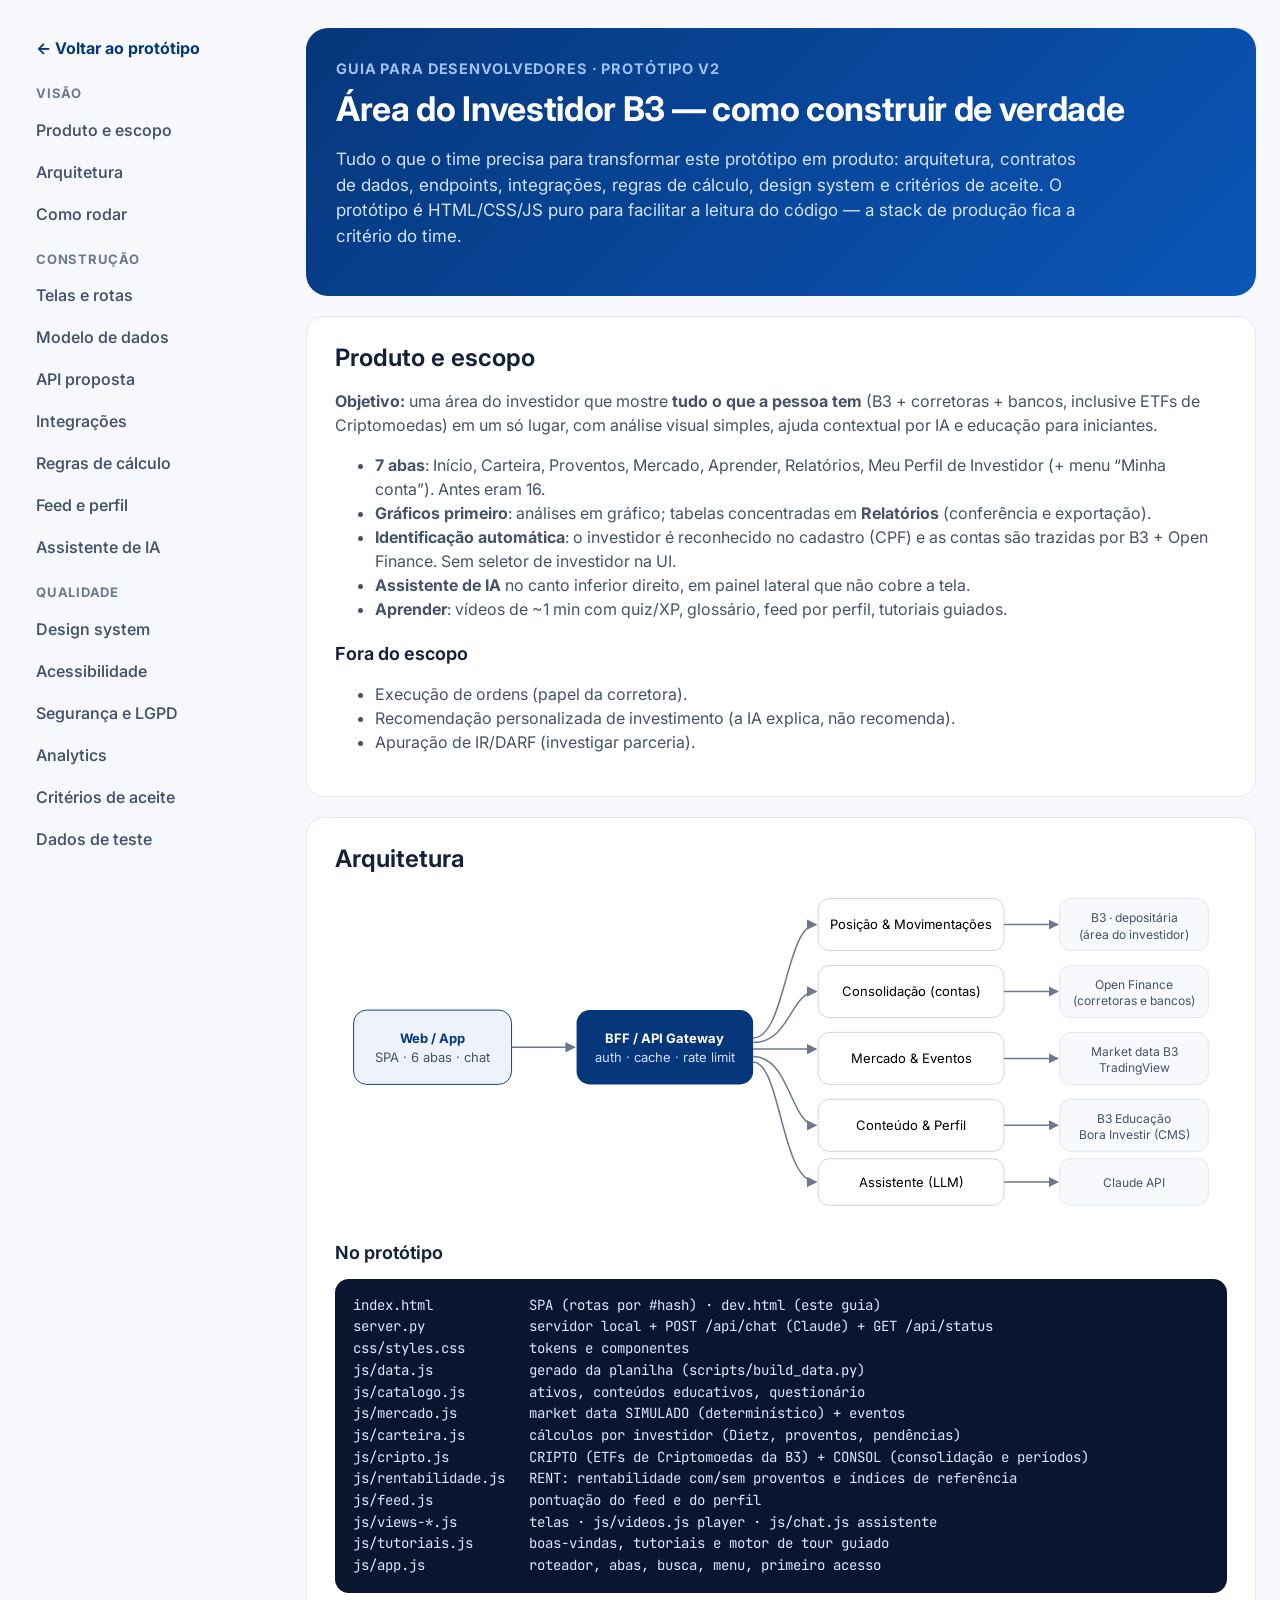
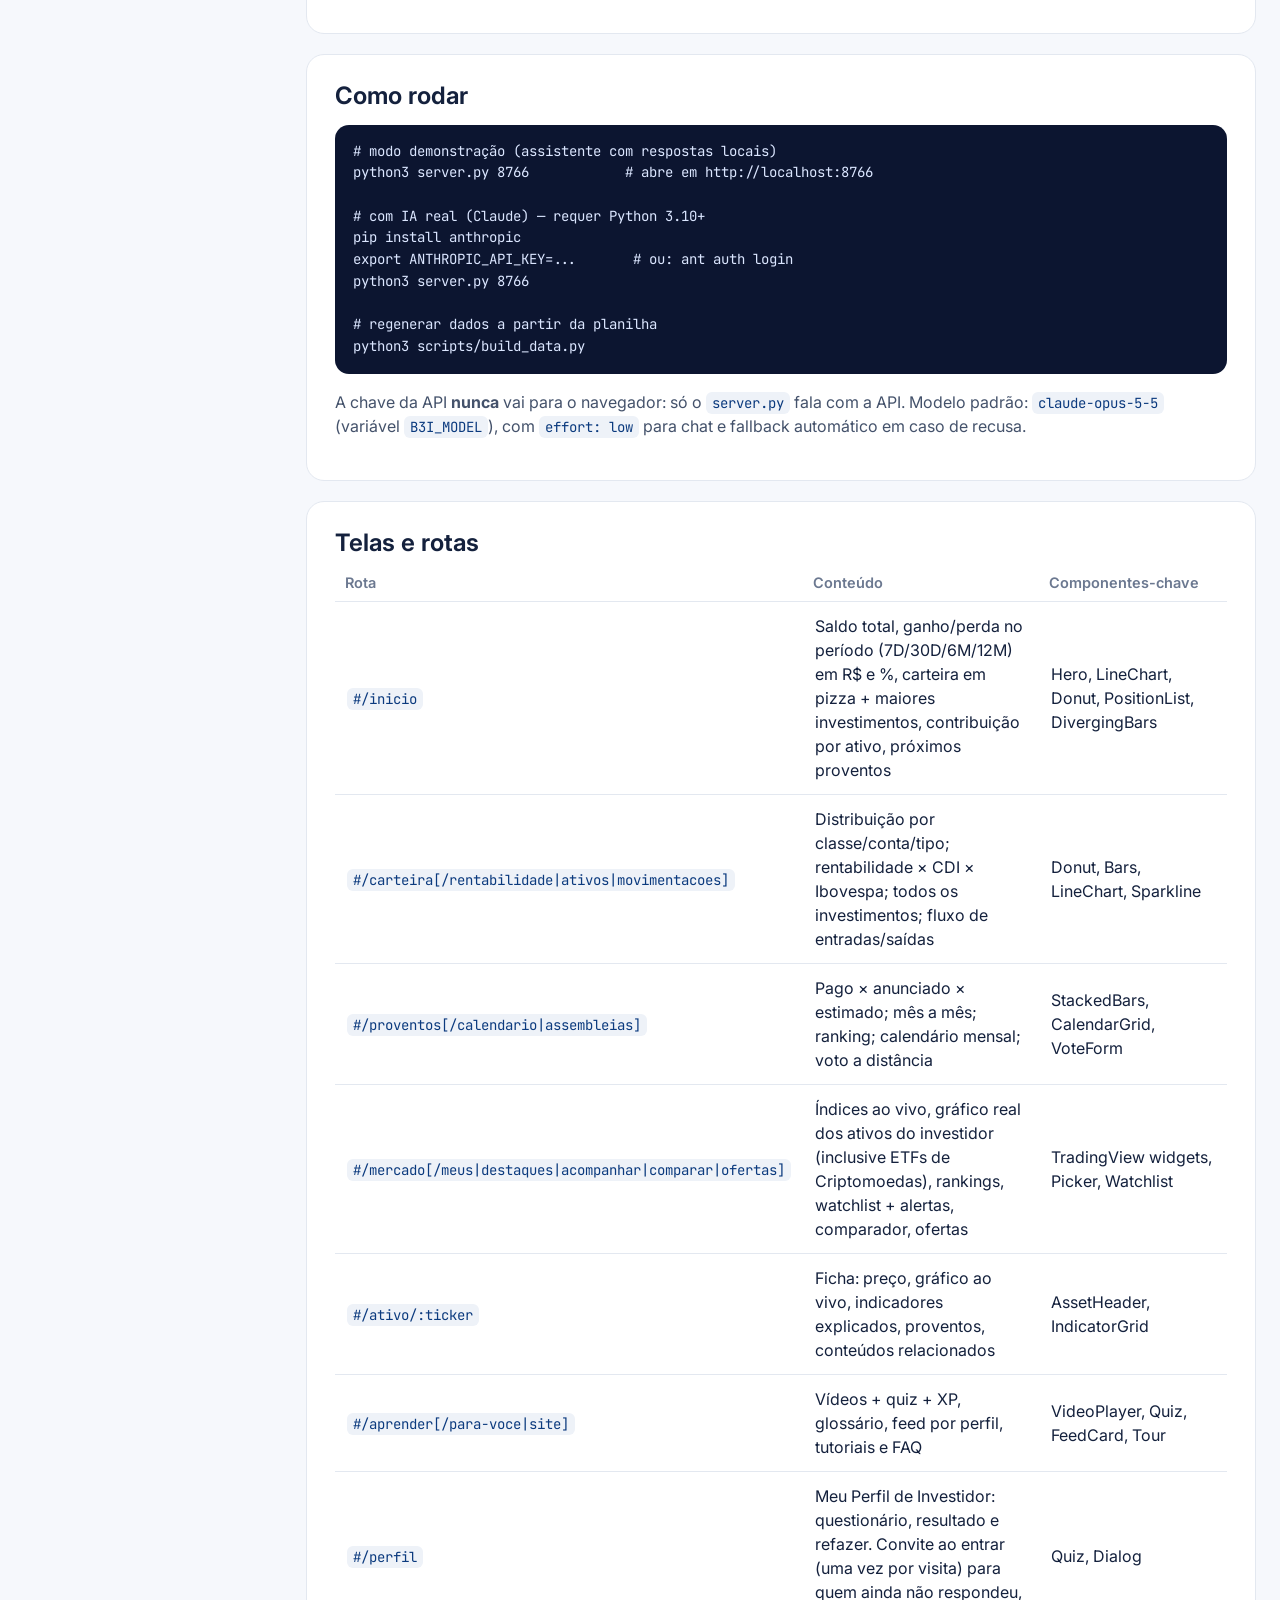
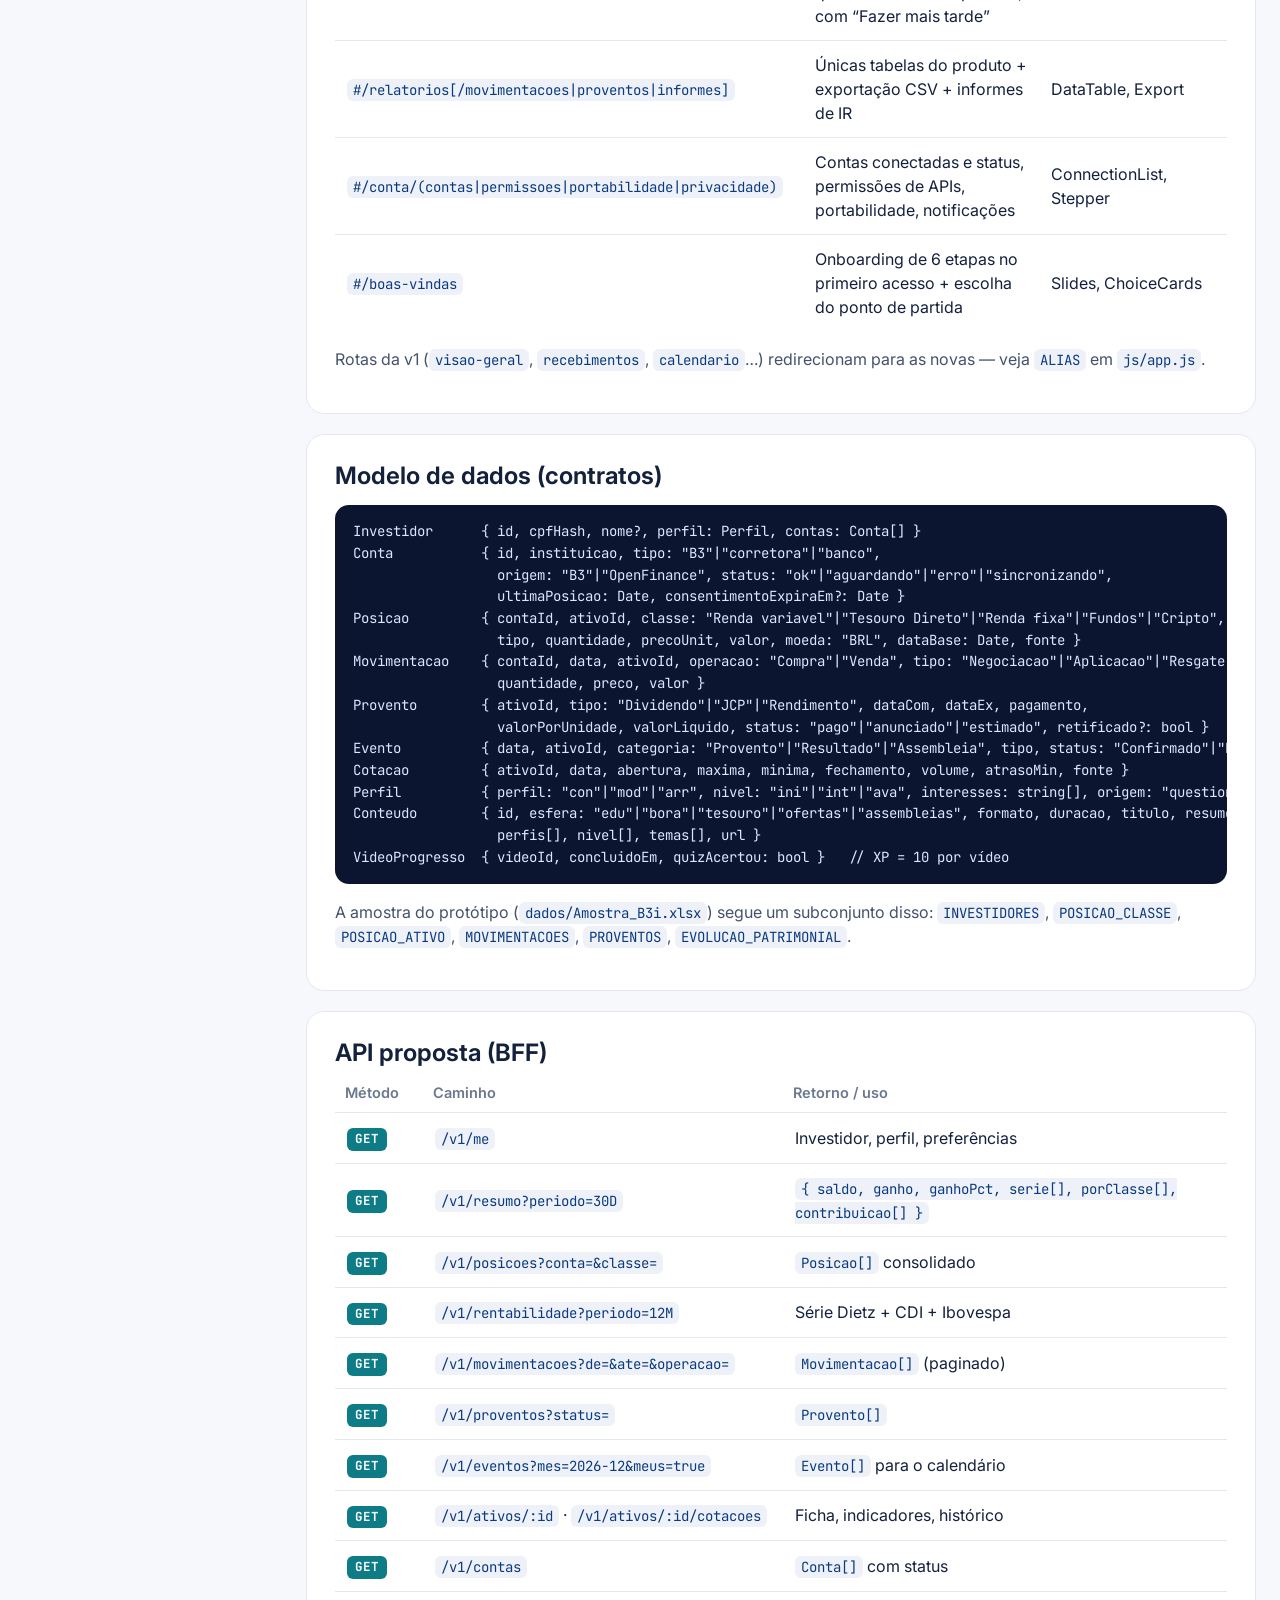
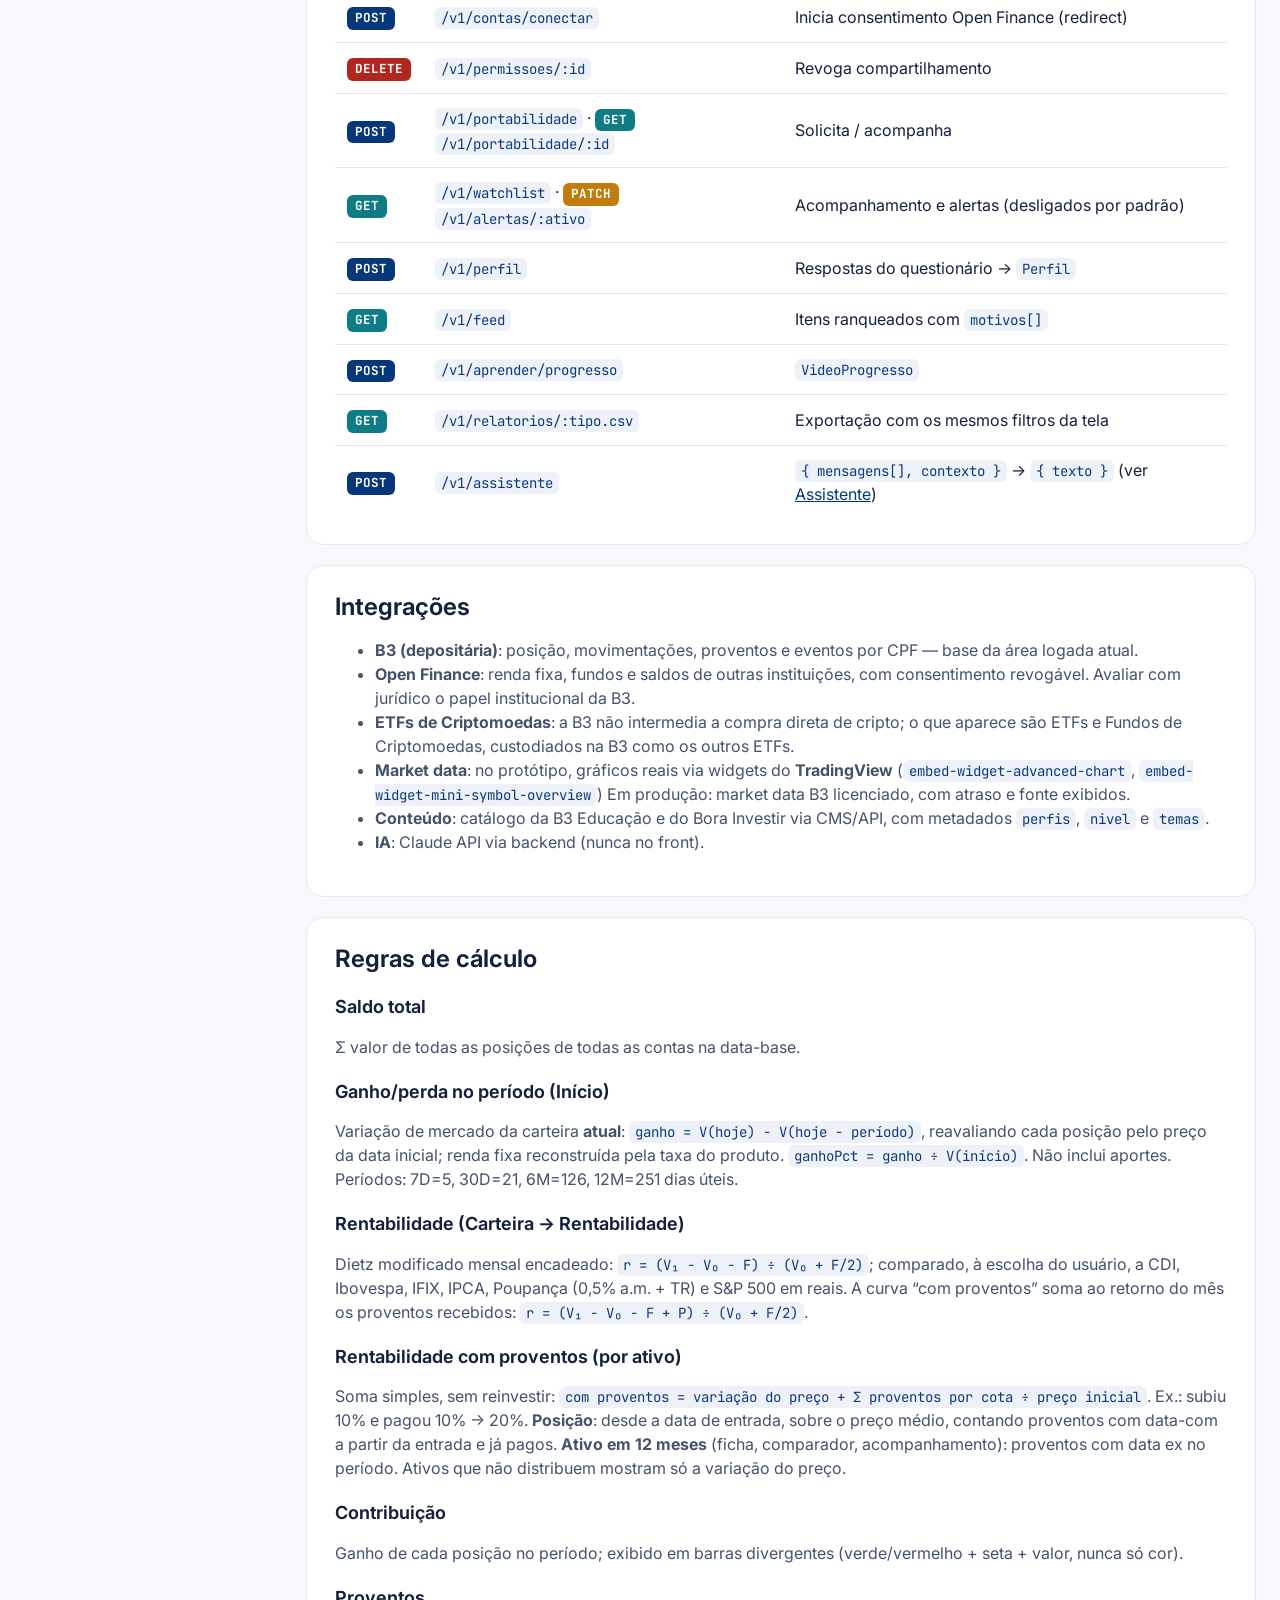
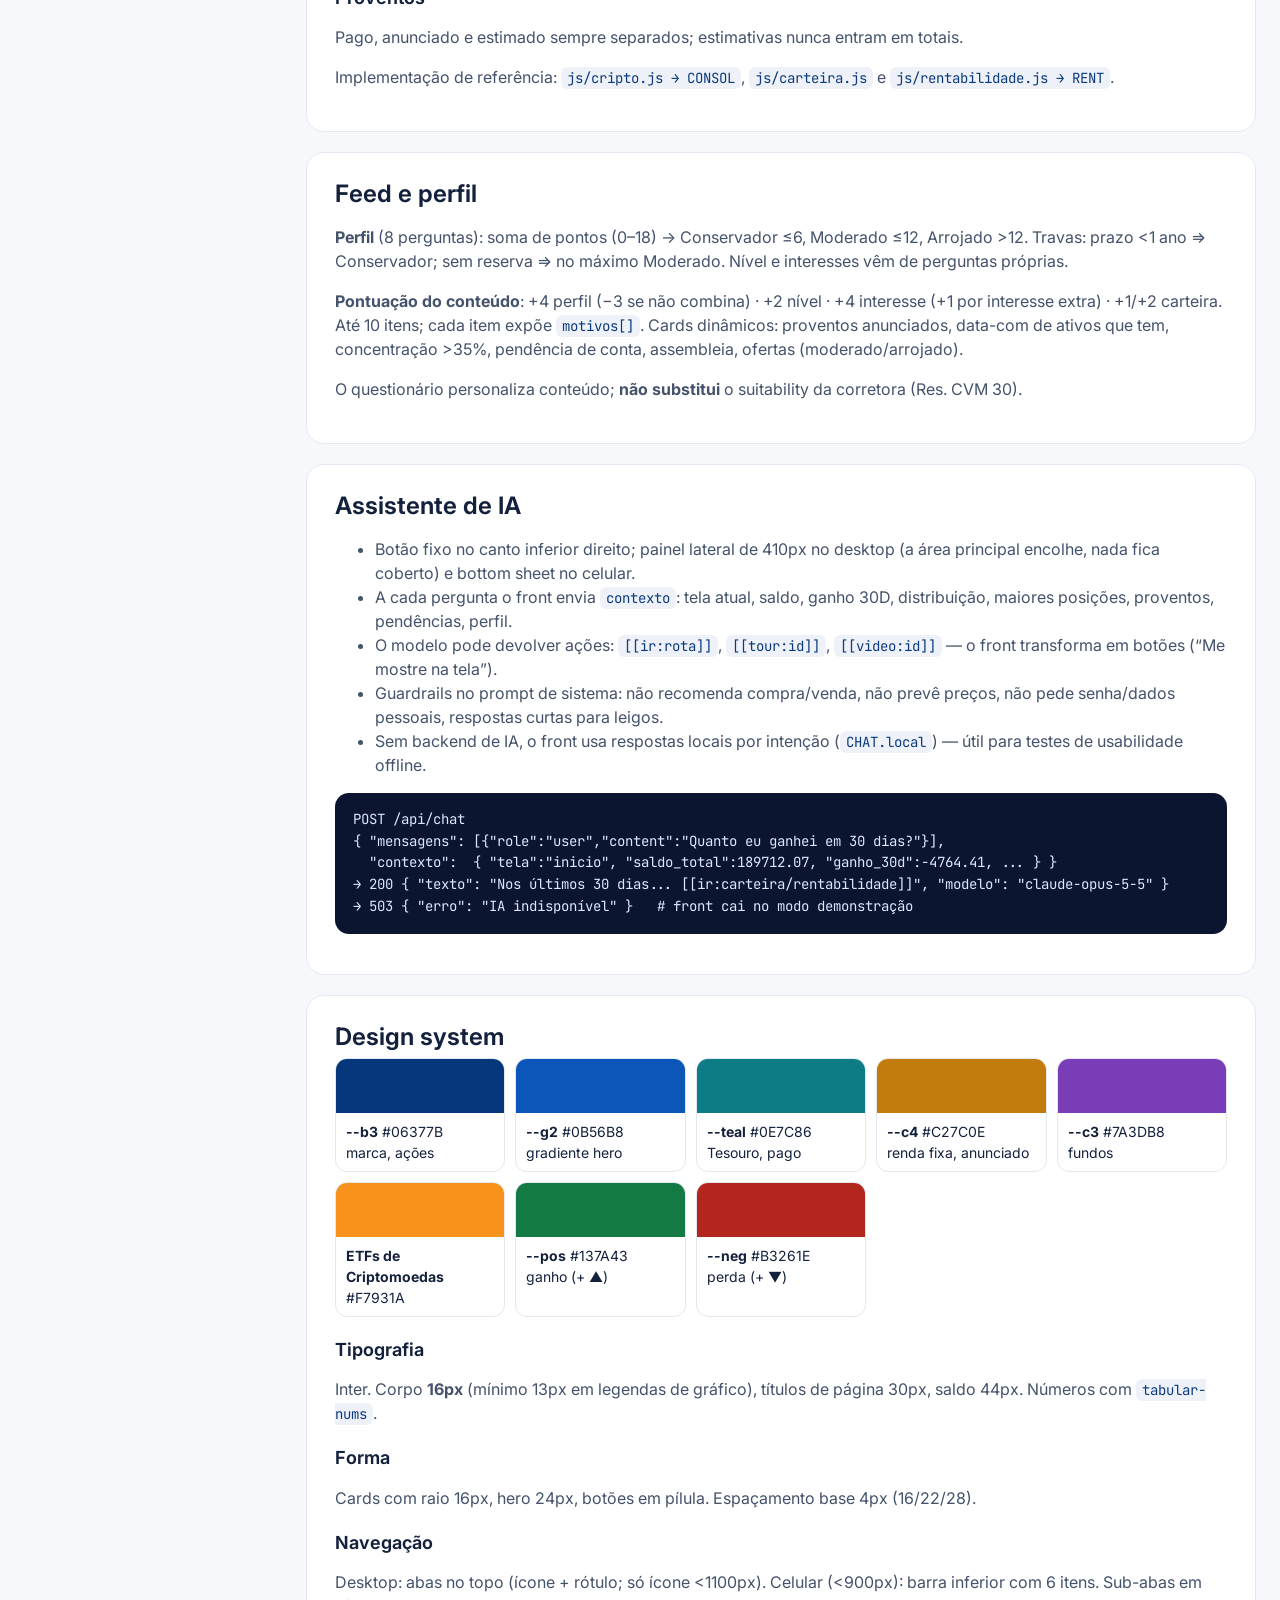
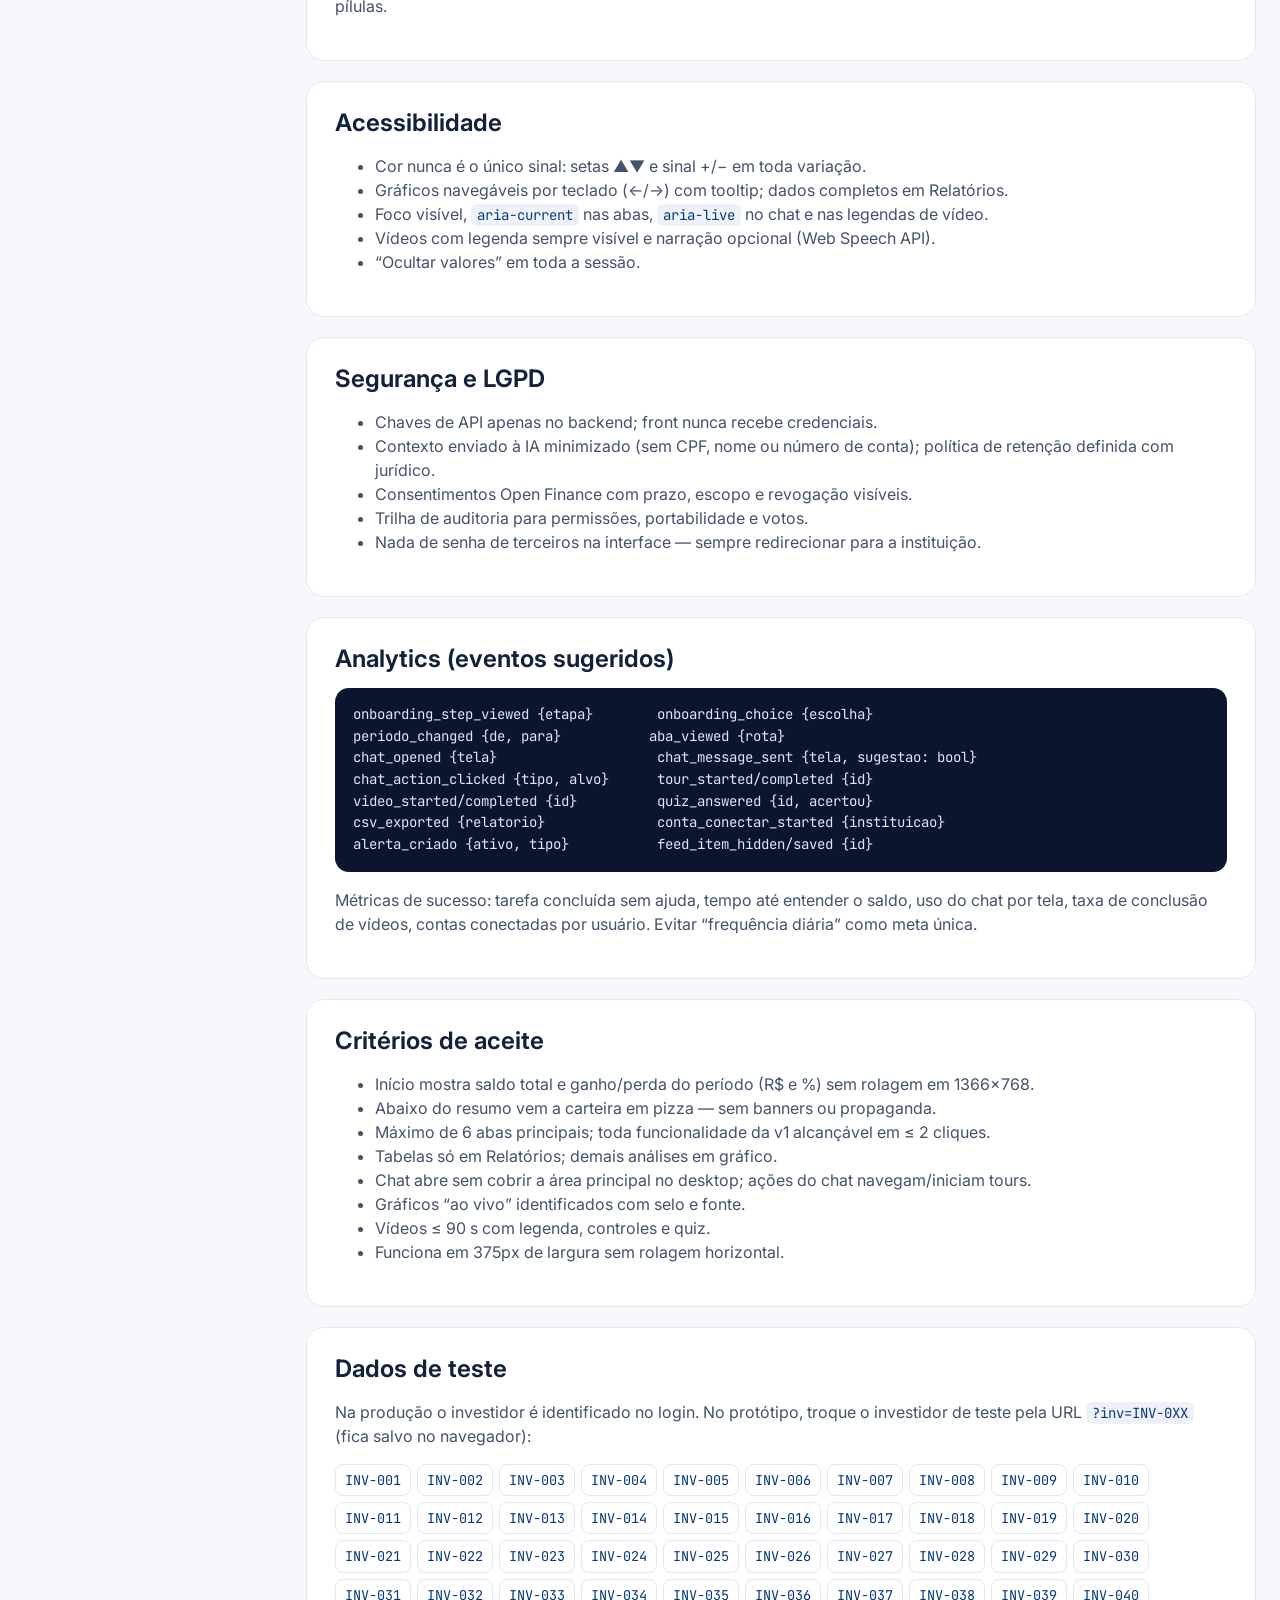
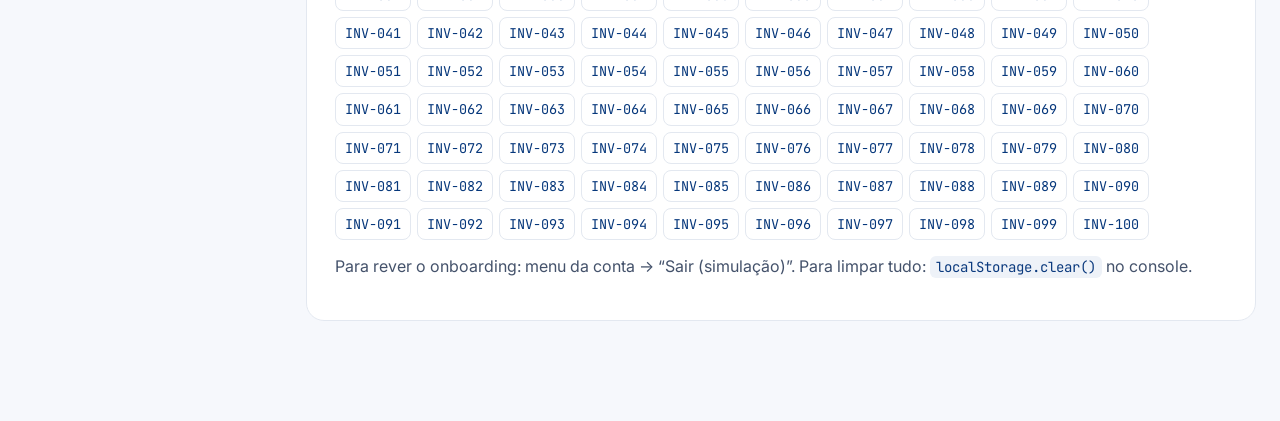
==== commit 46663a41: "Mostra a rentabilidade com e sem proventos e compara com mais índices - Novo js/rentabilidade.js (RE" ====
--- a/dev.html
+++ b/dev.html
@@ -78,6 +78,7 @@
 js/mercado.js         market data SIMULADO (determinístico) + eventos
 js/carteira.js        cálculos por investidor (Dietz, proventos, pendências)
 js/cripto.js          CRIPTO (ETFs de Criptomoedas da B3) + CONSOL (consolidação e períodos)
+js/rentabilidade.js   RENT: rentabilidade com/sem proventos e índices de referência
 js/feed.js            pontuação do feed e do perfil
 js/views-*.js         telas · js/videos.js player · js/chat.js assistente
 js/tutoriais.js       boas-vindas, tutoriais e motor de tour guiado
@@ -171,10 +172,11 @@
       <section class="blk" id="calculos"><h2>Regras de cálculo</h2>
         <h3>Saldo total</h3><p>Σ valor de todas as posições de todas as contas na data-base.</p>
         <h3>Ganho/perda no período (Início)</h3><p>Variação de mercado da carteira <b>atual</b>: <code>ganho = V(hoje) − V(hoje − período)</code>, reavaliando cada posição pelo preço da data inicial; renda fixa reconstruída pela taxa do produto. <code>ganhoPct = ganho ÷ V(início)</code>. Não inclui aportes. Períodos: 7D=5, 30D=21, 6M=126, 12M=251 dias úteis.</p>
-        <h3>Rentabilidade (Carteira → Rentabilidade)</h3><p>Dietz modificado mensal encadeado: <code>r = (V₁ − V₀ − F) ÷ (V₀ + F/2)</code>; comparado a CDI e Ibovespa no mesmo período.</p>
+        <h3>Rentabilidade (Carteira → Rentabilidade)</h3><p>Dietz modificado mensal encadeado: <code>r = (V₁ − V₀ − F) ÷ (V₀ + F/2)</code>; comparado, à escolha do usuário, a CDI, Ibovespa, IFIX, IPCA, Poupança (0,5% a.m. + TR) e S&amp;P 500 em reais. A curva “com proventos” soma ao retorno do mês os proventos recebidos: <code>r = (V₁ − V₀ − F + P) ÷ (V₀ + F/2)</code>.</p>
+        <h3>Rentabilidade com proventos (por ativo)</h3><p>Soma simples, sem reinvestir: <code>com proventos = variação do preço + Σ proventos por cota ÷ preço inicial</code>. Ex.: subiu 10% e pagou 10% → 20%. <b>Posição</b>: desde a data de entrada, sobre o preço médio, contando proventos com data-com a partir da entrada e já pagos. <b>Ativo em 12 meses</b> (ficha, comparador, acompanhamento): proventos com data ex no período. Ativos que não distribuem mostram só a variação do preço.</p>
         <h3>Contribuição</h3><p>Ganho de cada posição no período; exibido em barras divergentes (verde/vermelho + seta + valor, nunca só cor).</p>
         <h3>Proventos</h3><p>Pago, anunciado e estimado sempre separados; estimativas nunca entram em totais.</p>
-        <p>Implementação de referência: <code>js/cripto.js → CONSOL</code> e <code>js/carteira.js</code>.</p>
+        <p>Implementação de referência: <code>js/cripto.js → CONSOL</code>, <code>js/carteira.js</code> e <code>js/rentabilidade.js → RENT</code>.</p>
       </section>
 
       <section class="blk" id="feed"><h2>Feed e perfil</h2>
--- a/css/styles.css
+++ b/css/styles.css
@@ -670,3 +670,14 @@
 /* aba "Meu Perfil de Investidor": nome completo só em telas largas */
 .tabs-main .lbl-c { display: none; }
 @media (max-width: 1599px) { .tabs-main .lbl-l { display: none; } .tabs-main .lbl-c { display: inline; } .tabs-main a { padding: 10px 11px; gap: 6px; } }
+
+/* ---------- Seletor de índices (Rentabilidade e Comparar) ---------- */
+.idx-sel { display: flex; flex-wrap: wrap; gap: 8px; align-items: center; margin: 4px 0 12px; }
+.idx-sel .lbl { font-size: 14px; font-weight: 600; color: var(--ink-2); margin-right: 2px; }
+.chip-tg { display: inline-flex; align-items: center; gap: 6px; height: 34px; padding: 0 12px; border-radius: 999px; border: 1px solid var(--line); background: #fff; color: var(--ink-2); font: inherit; font-size: 15px; font-weight: 600; cursor: pointer; }
+.chip-tg i { width: 10px; height: 10px; border-radius: 50%; opacity: .35; }
+.chip-tg[aria-pressed="true"] { border-color: var(--b3); background: var(--b3-50); color: var(--b3); }
+.chip-tg[aria-pressed="true"] i { opacity: 1; }
+.chip-tg[aria-pressed="true"]::after { content: "✓"; font-size: 13px; }
+.kpi-dot { display: inline-block; width: 10px; height: 10px; border-radius: 50%; }
+.rent-prov { background: #f3faf6; }
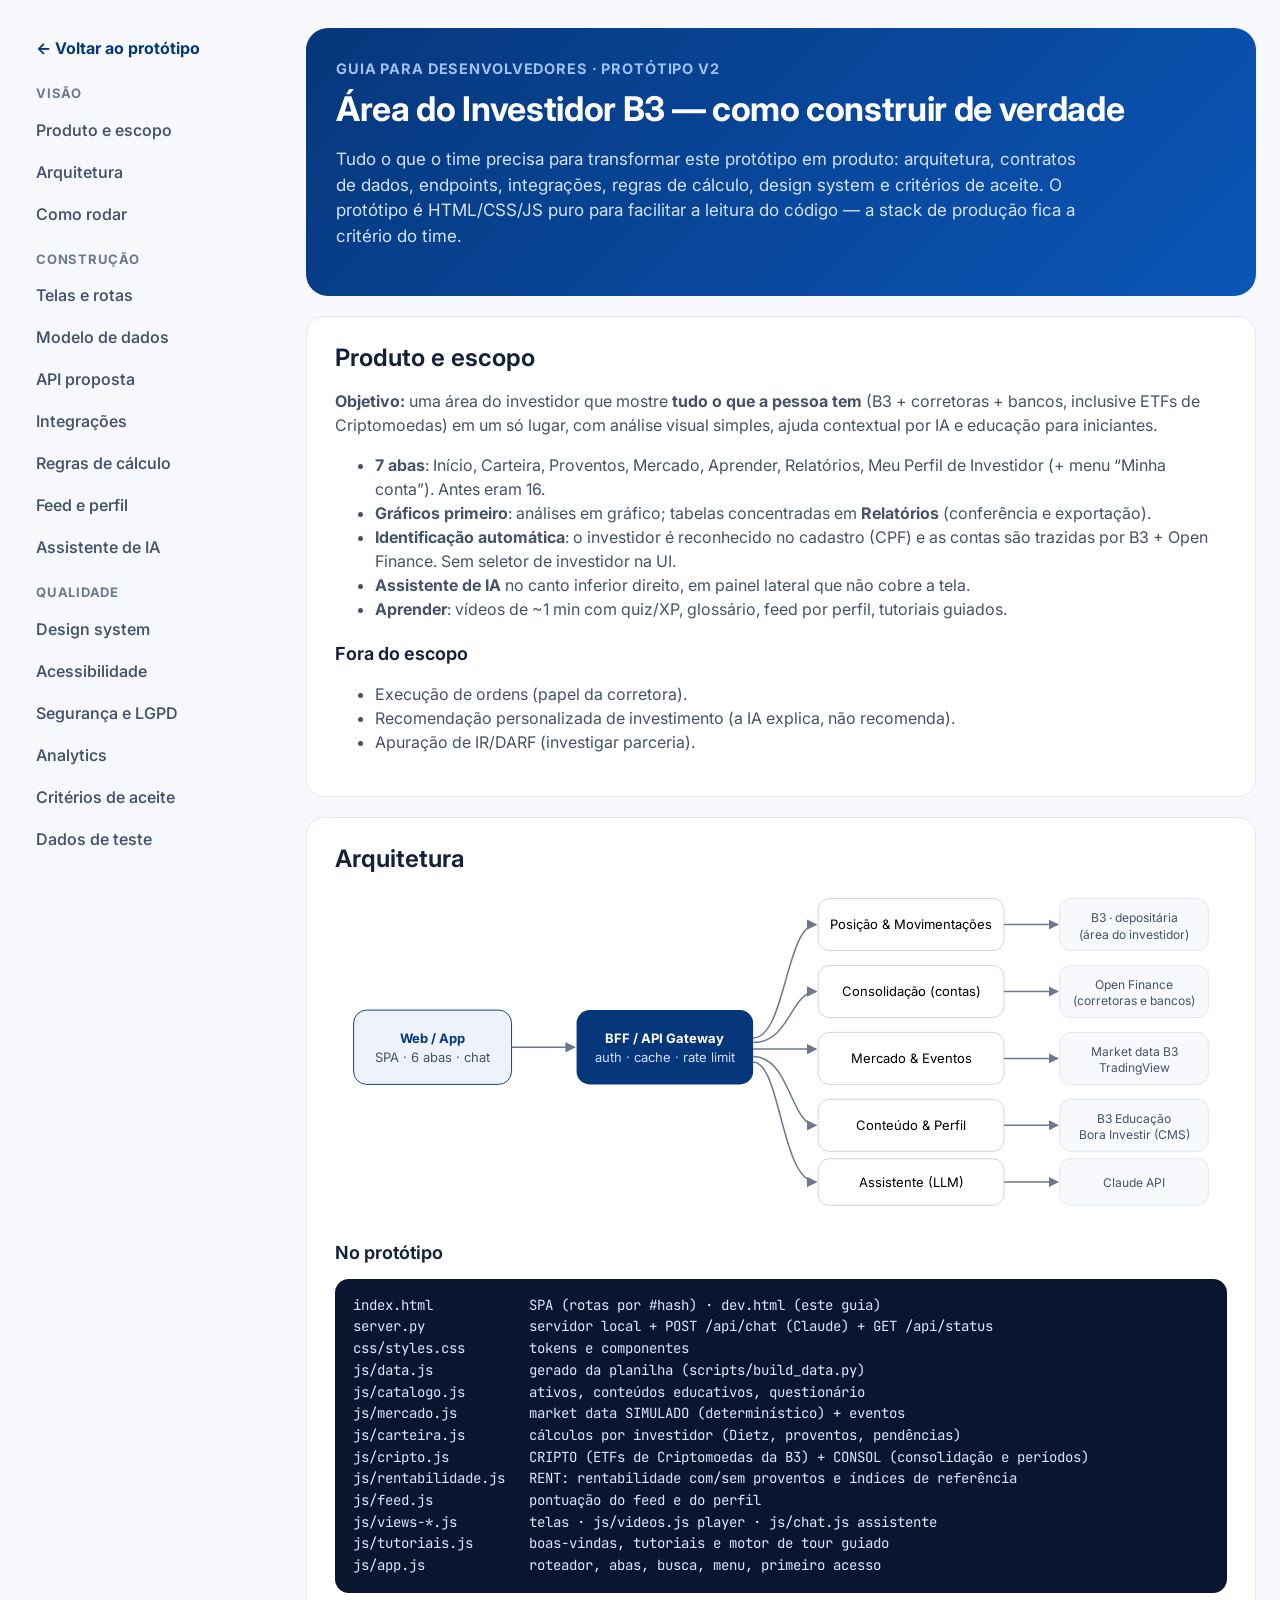
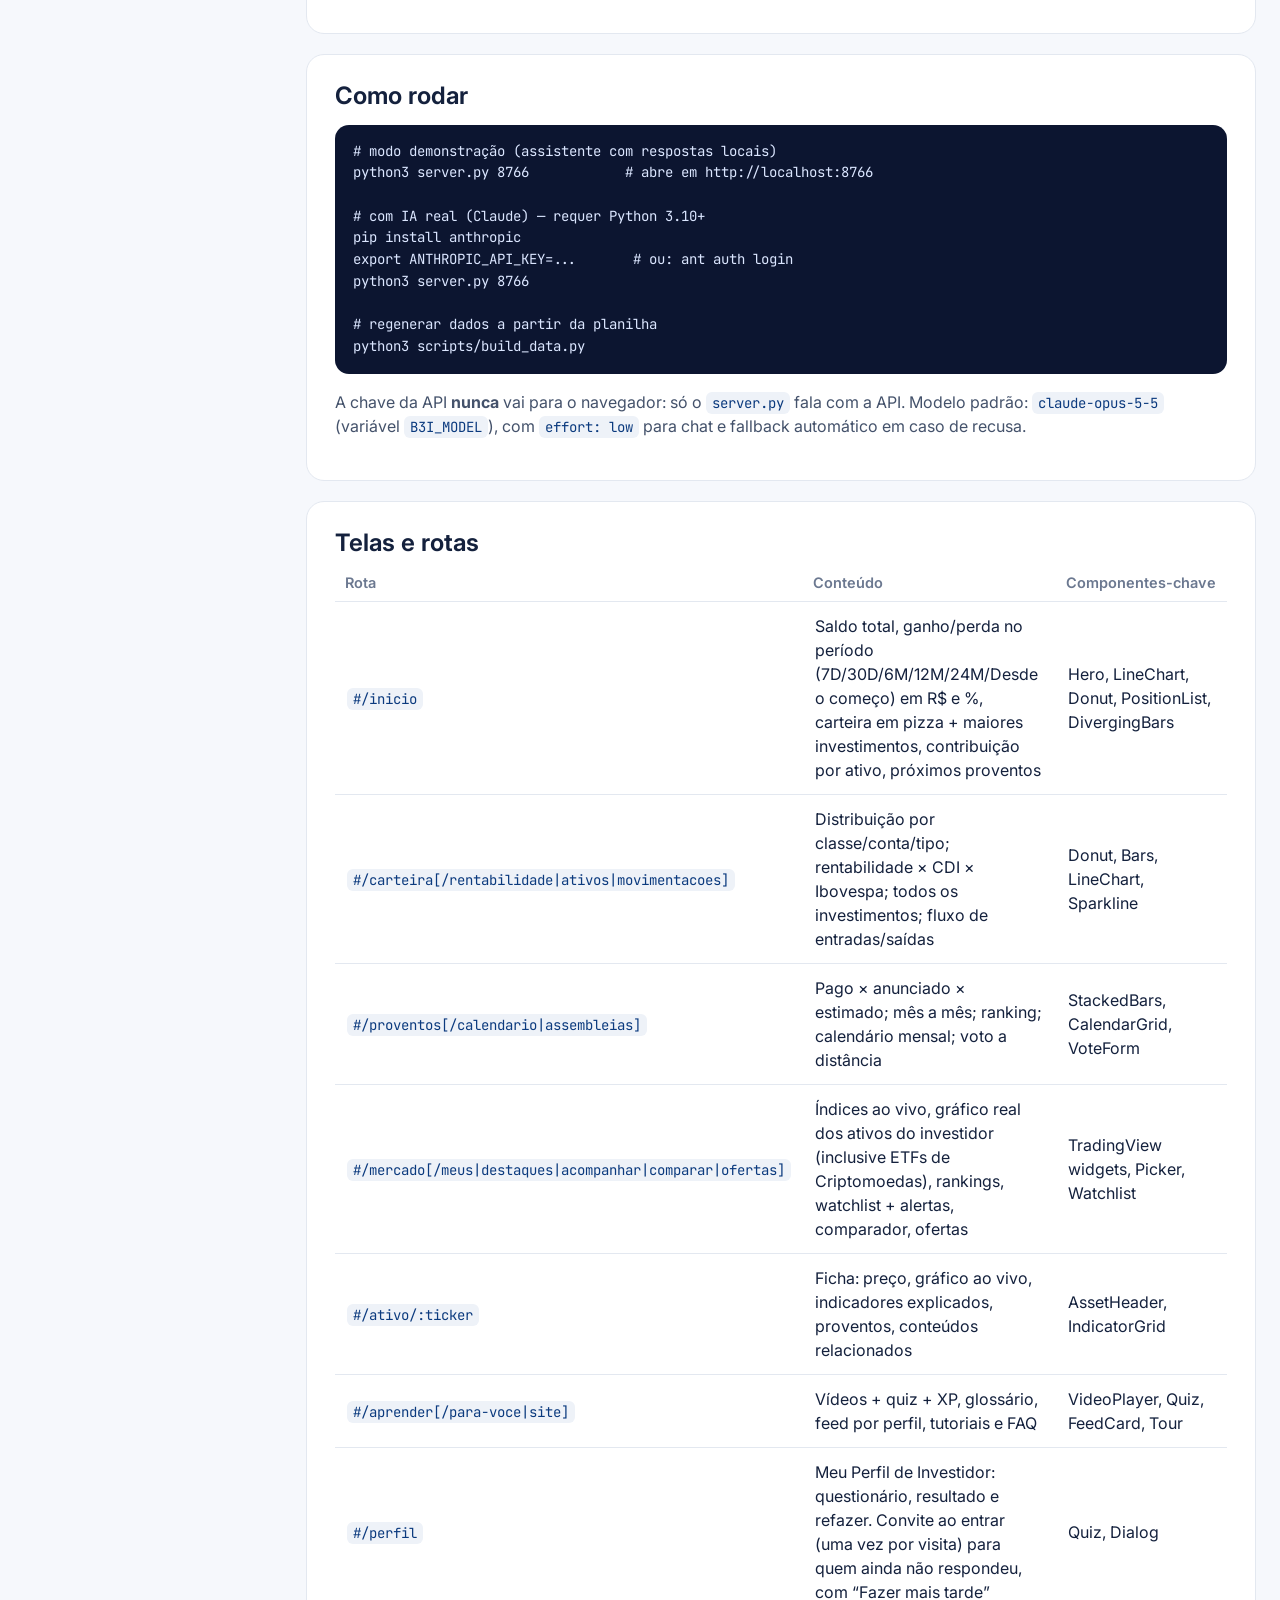
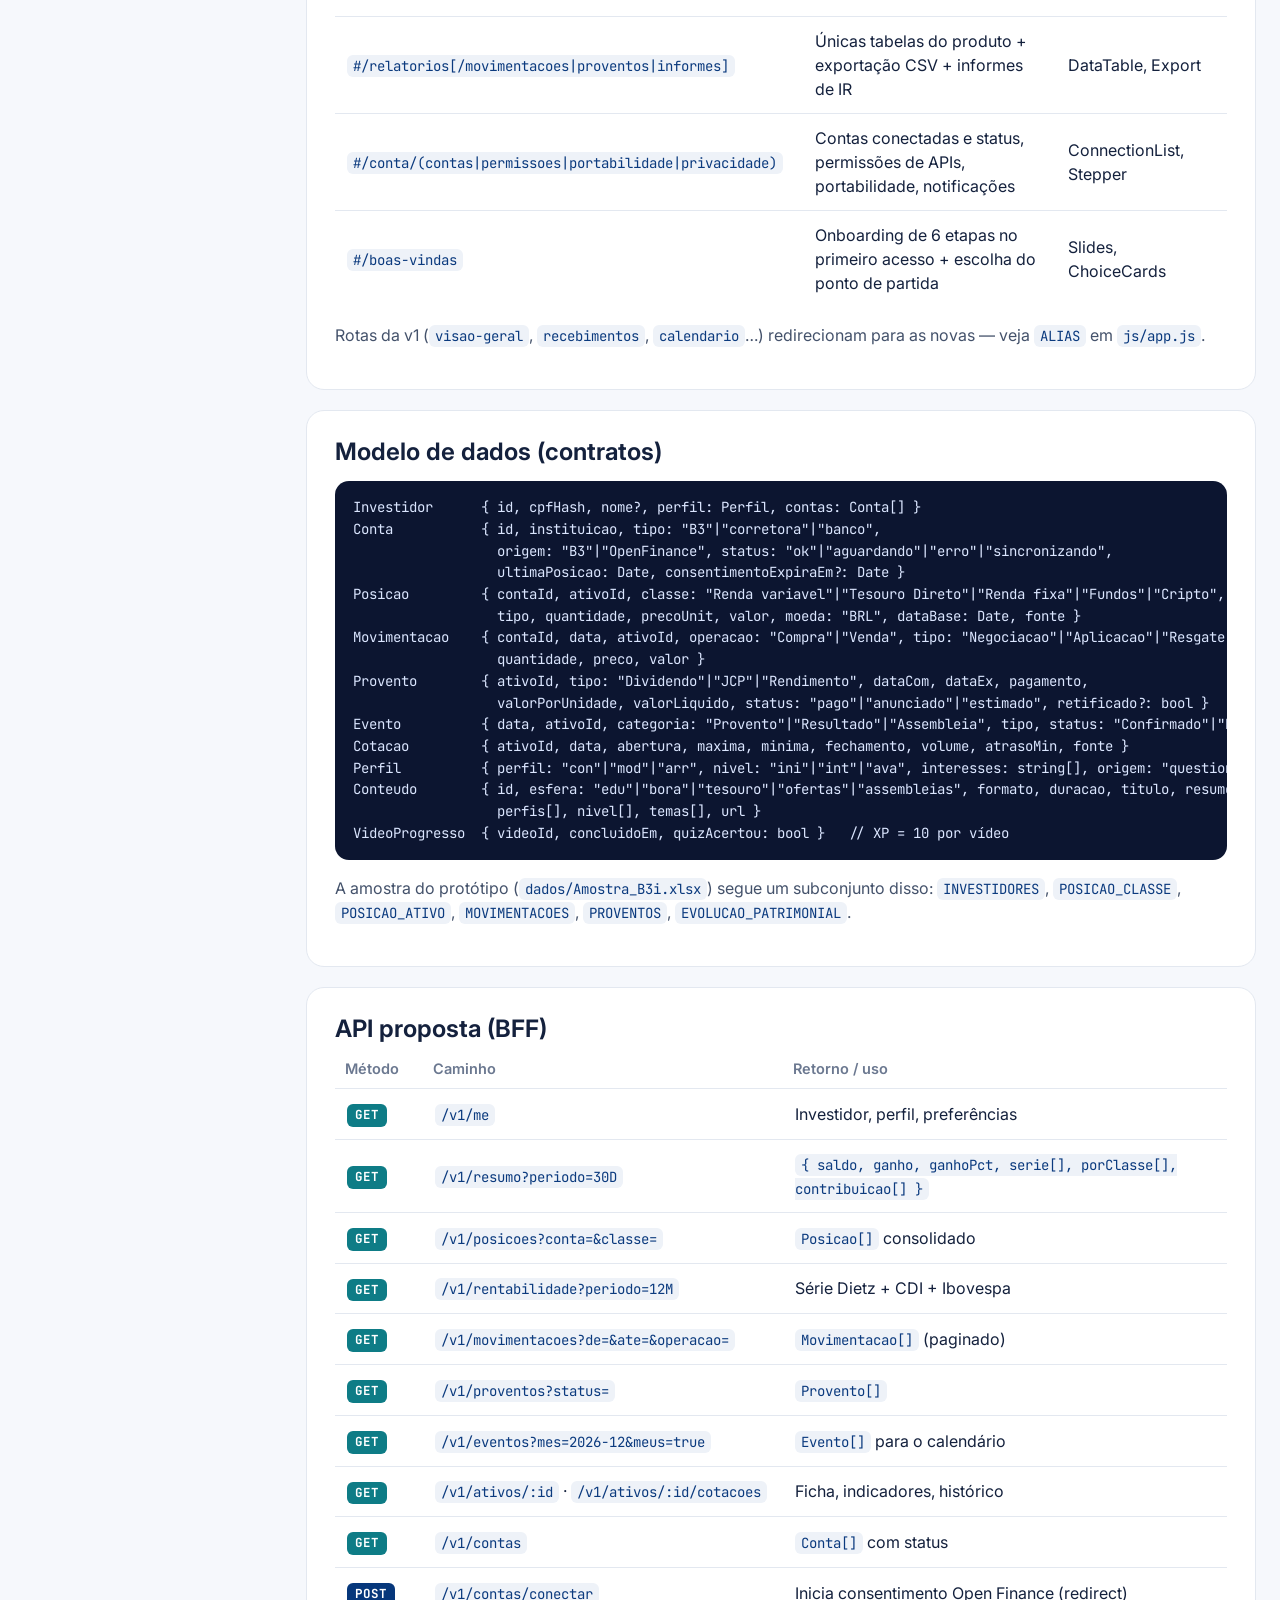
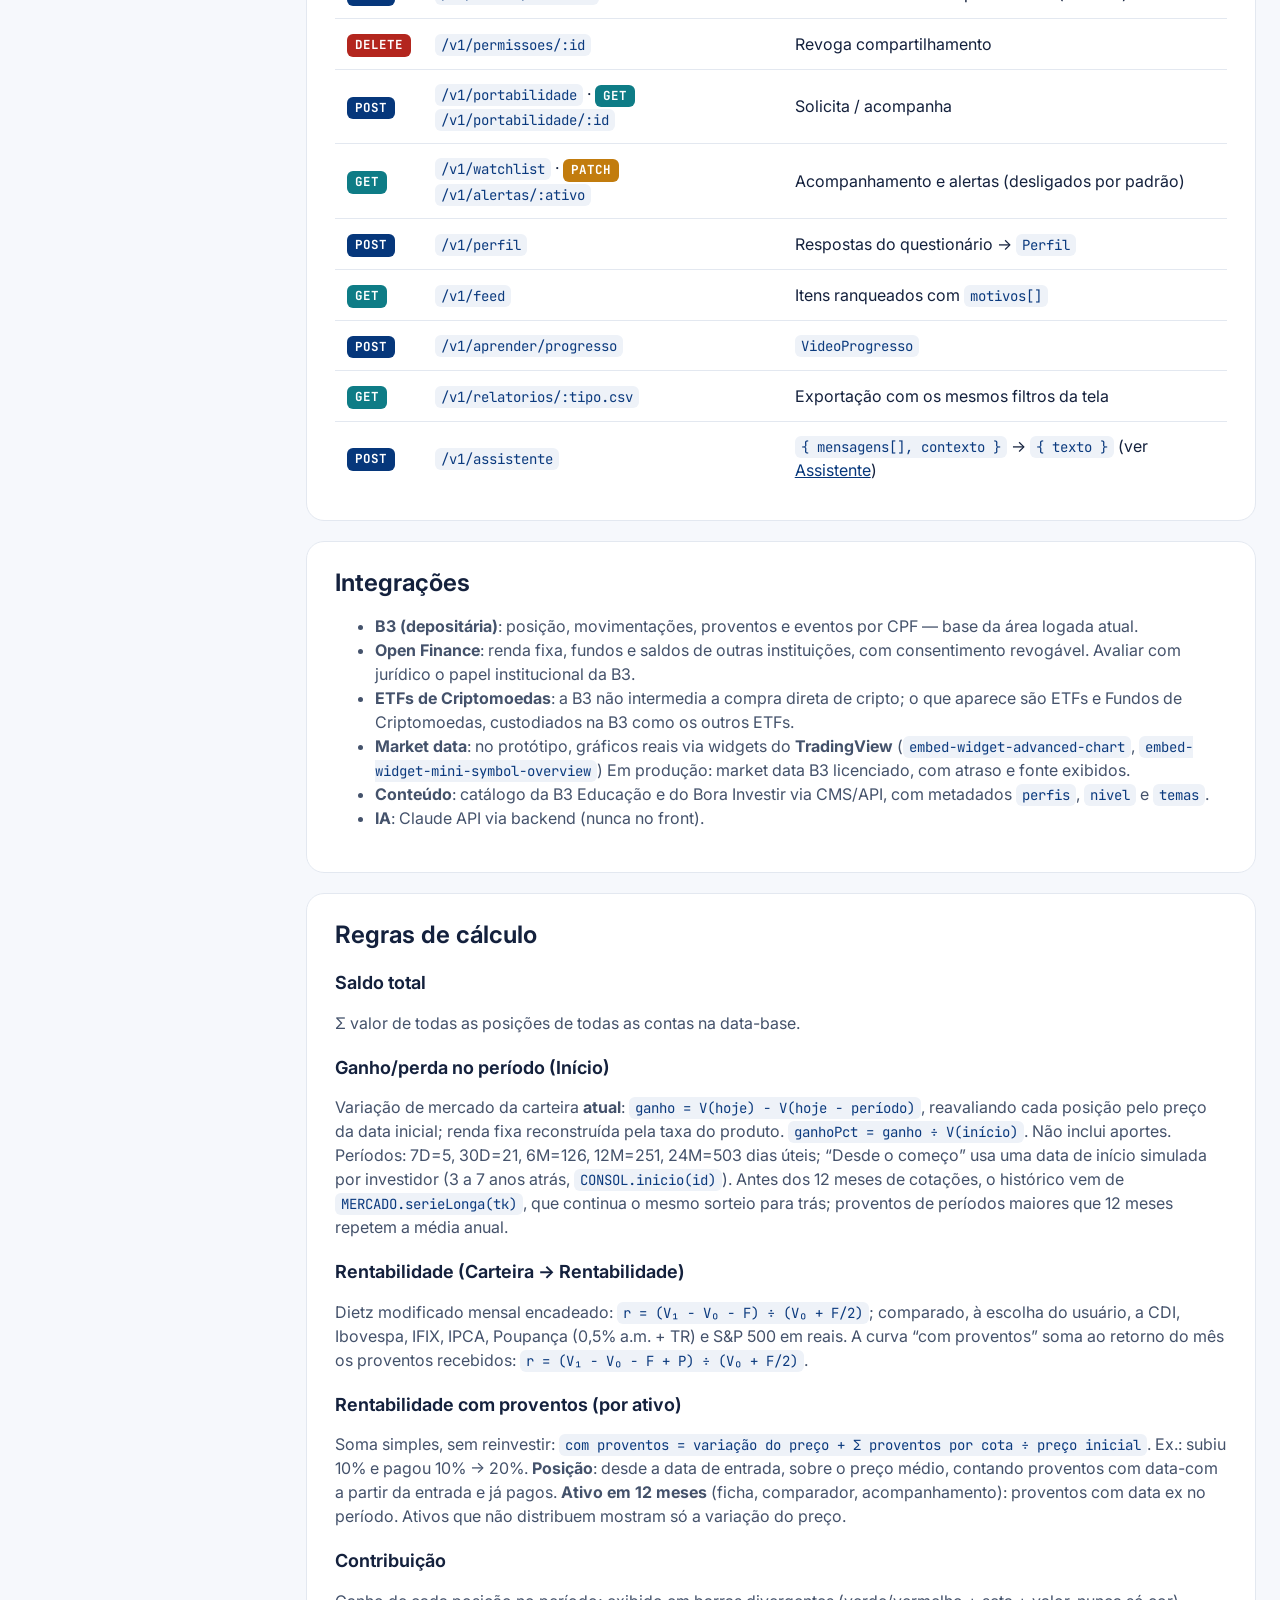
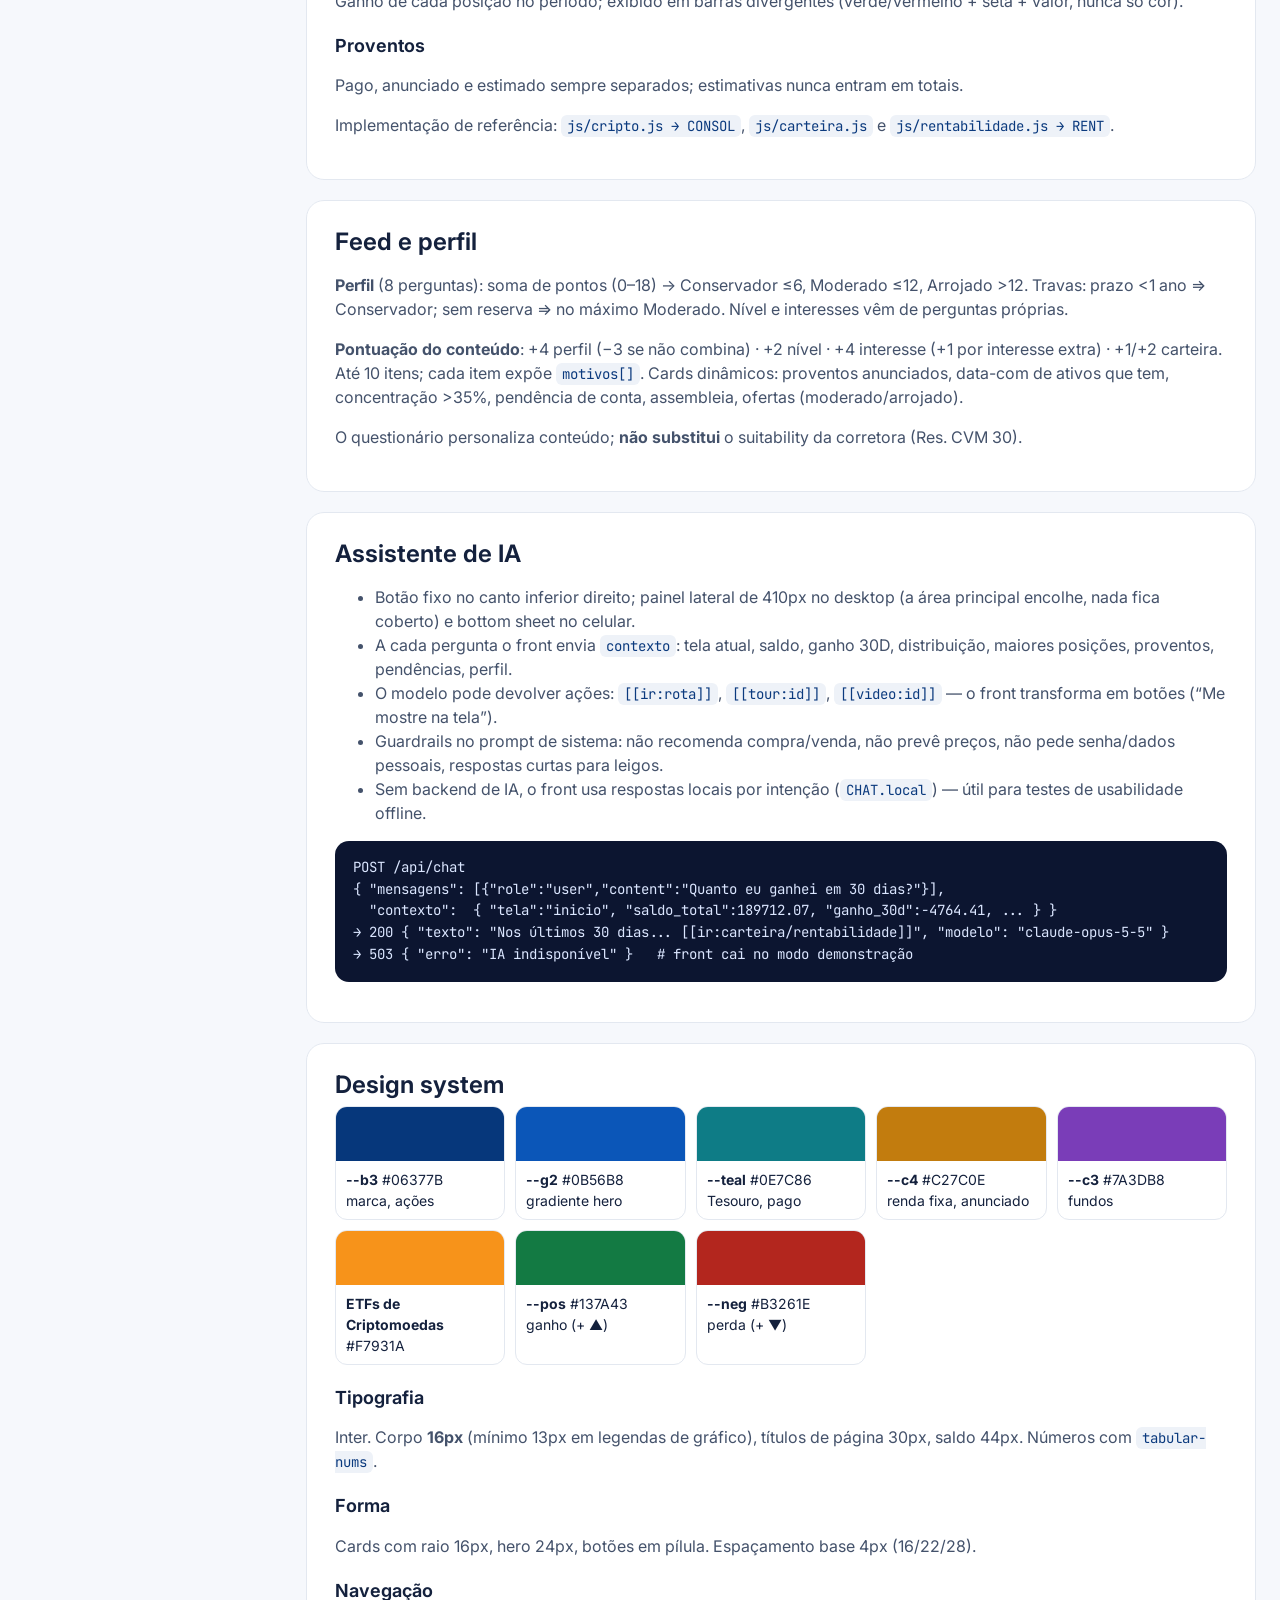
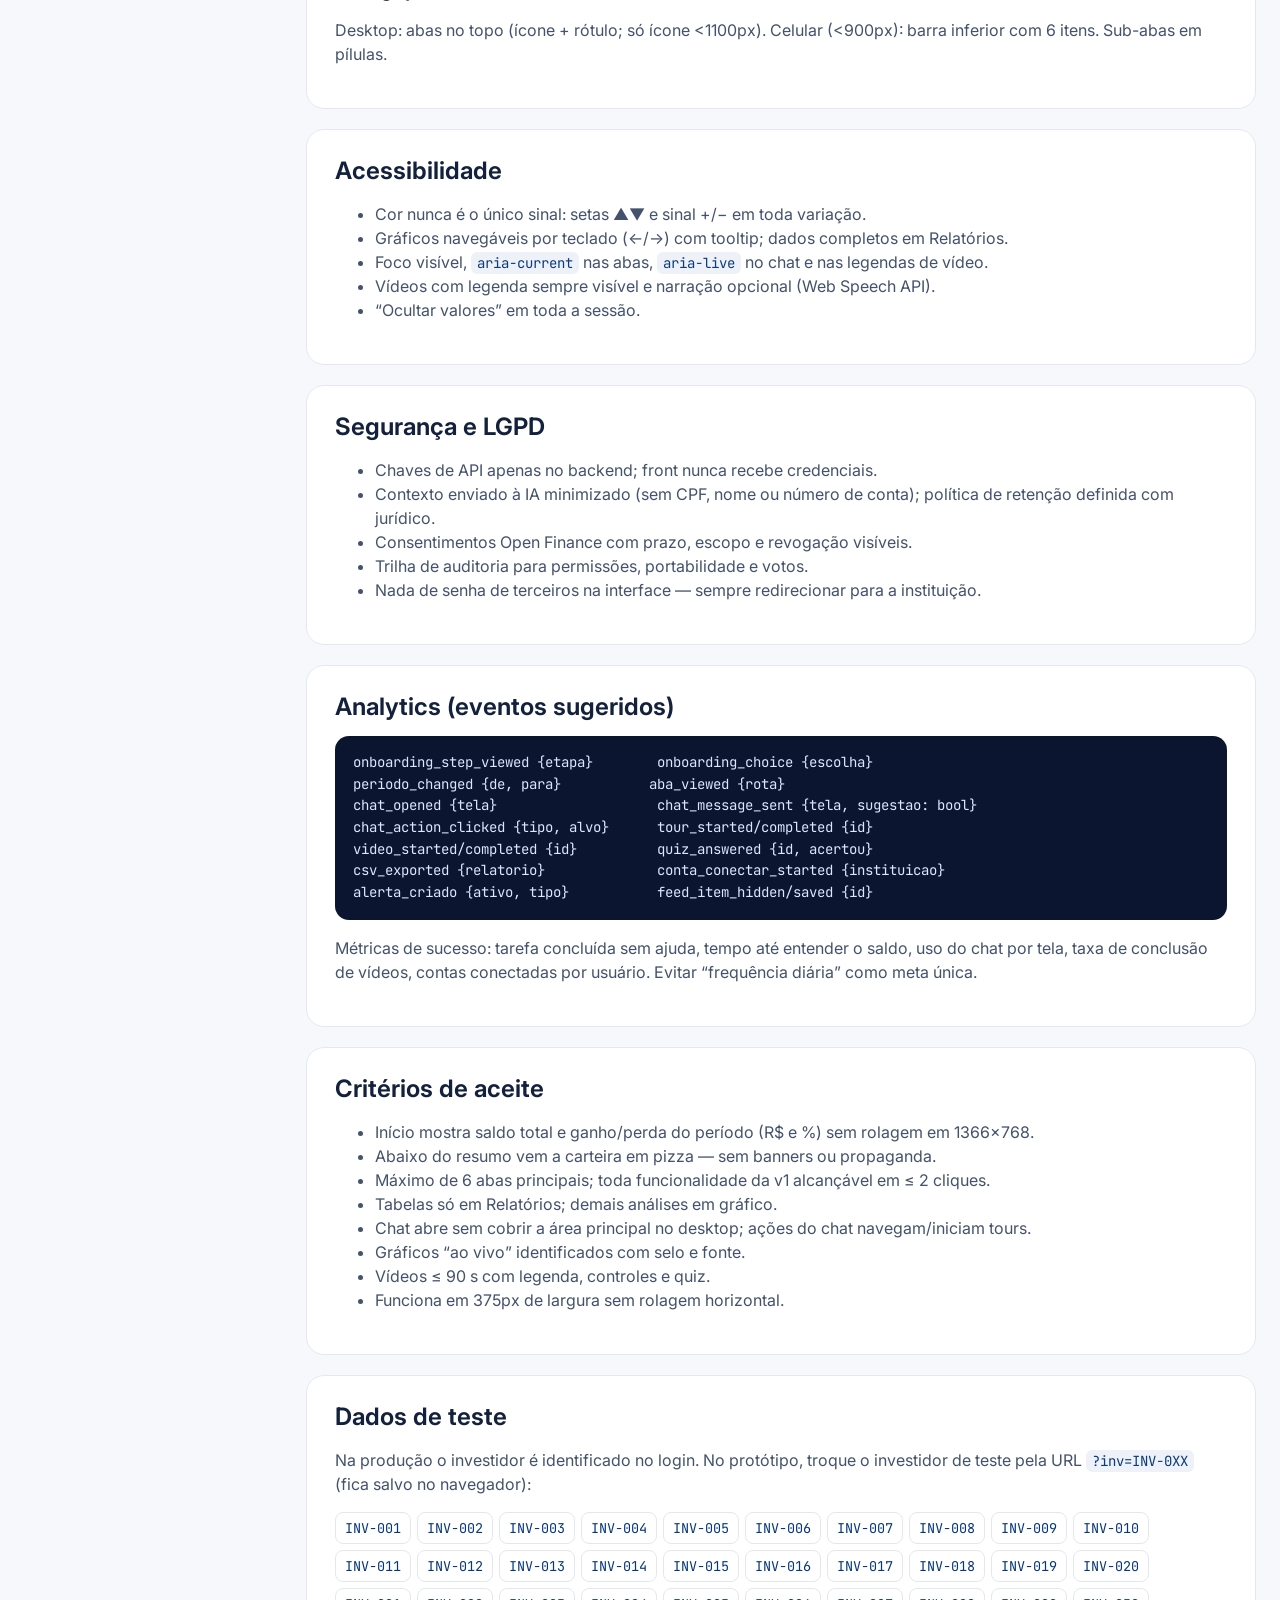
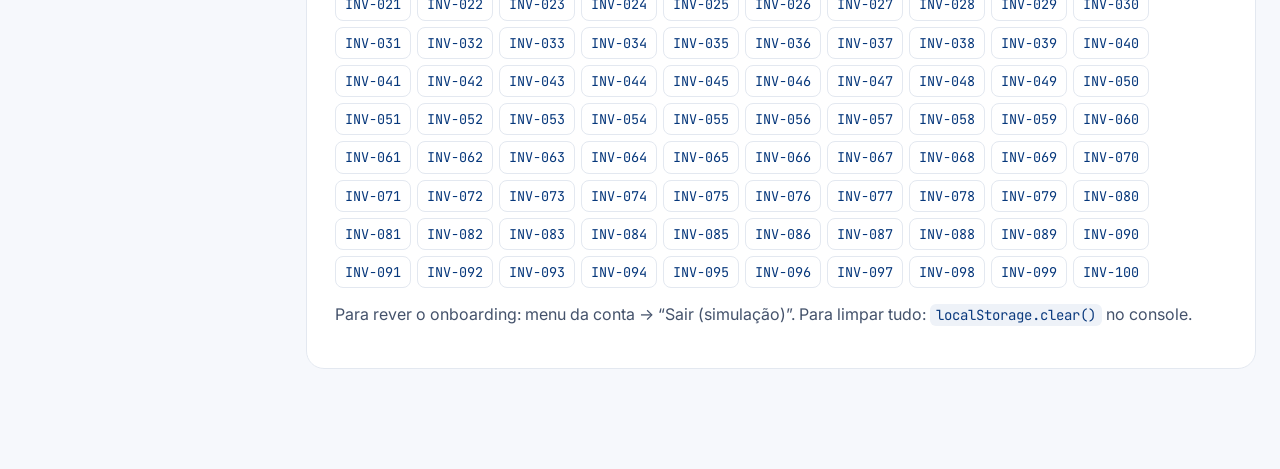
==== commit 52ab1ef8: "Adiciona os períodos 24M e Desde o começo ao saldo do Início - Histórico longo simulado (MERCADO.ser" ====
--- a/dev.html
+++ b/dev.html
@@ -101,7 +101,7 @@
 
       <section class="blk" id="telas"><h2>Telas e rotas</h2>
         <div class="tbl-wrap"><table><thead><tr><th>Rota</th><th>Conteúdo</th><th>Componentes-chave</th></tr></thead><tbody>
-          <tr><td><code>#/inicio</code></td><td>Saldo total, ganho/perda no período (7D/30D/6M/12M) em R$ e %, carteira em pizza + maiores investimentos, contribuição por ativo, próximos proventos</td><td>Hero, LineChart, Donut, PositionList, DivergingBars</td></tr>
+          <tr><td><code>#/inicio</code></td><td>Saldo total, ganho/perda no período (7D/30D/6M/12M/24M/Desde o começo) em R$ e %, carteira em pizza + maiores investimentos, contribuição por ativo, próximos proventos</td><td>Hero, LineChart, Donut, PositionList, DivergingBars</td></tr>
           <tr><td><code>#/carteira[/rentabilidade|ativos|movimentacoes]</code></td><td>Distribuição por classe/conta/tipo; rentabilidade × CDI × Ibovespa; todos os investimentos; fluxo de entradas/saídas</td><td>Donut, Bars, LineChart, Sparkline</td></tr>
           <tr><td><code>#/proventos[/calendario|assembleias]</code></td><td>Pago × anunciado × estimado; mês a mês; ranking; calendário mensal; voto a distância</td><td>StackedBars, CalendarGrid, VoteForm</td></tr>
           <tr><td><code>#/mercado[/meus|destaques|acompanhar|comparar|ofertas]</code></td><td>Índices ao vivo, gráfico real dos ativos do investidor (inclusive ETFs de Criptomoedas), rankings, watchlist + alertas, comparador, ofertas</td><td>TradingView widgets, Picker, Watchlist</td></tr>
@@ -171,7 +171,7 @@
 
       <section class="blk" id="calculos"><h2>Regras de cálculo</h2>
         <h3>Saldo total</h3><p>Σ valor de todas as posições de todas as contas na data-base.</p>
-        <h3>Ganho/perda no período (Início)</h3><p>Variação de mercado da carteira <b>atual</b>: <code>ganho = V(hoje) − V(hoje − período)</code>, reavaliando cada posição pelo preço da data inicial; renda fixa reconstruída pela taxa do produto. <code>ganhoPct = ganho ÷ V(início)</code>. Não inclui aportes. Períodos: 7D=5, 30D=21, 6M=126, 12M=251 dias úteis.</p>
+        <h3>Ganho/perda no período (Início)</h3><p>Variação de mercado da carteira <b>atual</b>: <code>ganho = V(hoje) − V(hoje − período)</code>, reavaliando cada posição pelo preço da data inicial; renda fixa reconstruída pela taxa do produto. <code>ganhoPct = ganho ÷ V(início)</code>. Não inclui aportes. Períodos: 7D=5, 30D=21, 6M=126, 12M=251, 24M=503 dias úteis; “Desde o começo” usa uma data de início simulada por investidor (3 a 7 anos atrás, <code>CONSOL.inicio(id)</code>). Antes dos 12 meses de cotações, o histórico vem de <code>MERCADO.serieLonga(tk)</code>, que continua o mesmo sorteio para trás; proventos de períodos maiores que 12 meses repetem a média anual.</p>
         <h3>Rentabilidade (Carteira → Rentabilidade)</h3><p>Dietz modificado mensal encadeado: <code>r = (V₁ − V₀ − F) ÷ (V₀ + F/2)</code>; comparado, à escolha do usuário, a CDI, Ibovespa, IFIX, IPCA, Poupança (0,5% a.m. + TR) e S&amp;P 500 em reais. A curva “com proventos” soma ao retorno do mês os proventos recebidos: <code>r = (V₁ − V₀ − F + P) ÷ (V₀ + F/2)</code>.</p>
         <h3>Rentabilidade com proventos (por ativo)</h3><p>Soma simples, sem reinvestir: <code>com proventos = variação do preço + Σ proventos por cota ÷ preço inicial</code>. Ex.: subiu 10% e pagou 10% → 20%. <b>Posição</b>: desde a data de entrada, sobre o preço médio, contando proventos com data-com a partir da entrada e já pagos. <b>Ativo em 12 meses</b> (ficha, comparador, acompanhamento): proventos com data ex no período. Ativos que não distribuem mostram só a variação do preço.</p>
         <h3>Contribuição</h3><p>Ganho de cada posição no período; exibido em barras divergentes (verde/vermelho + seta + valor, nunca só cor).</p>
--- a/css/styles.css
+++ b/css/styles.css
@@ -633,6 +633,11 @@
 .emp-pop .emp-tk { display: block; font-size: 16px; font-weight: 700; color: var(--ink-2); margin-bottom: 4px; }
 .emp-pop b { display: block; font-size: 23px; }
 .emp-pop .emp-det { display: block; font-size: 18px; margin-top: 2px; }
+.emp-pop .emp-conta { display: grid; grid-template-columns: 1fr auto; gap: 4px 16px; font-size: 18px; margin-top: 10px; padding-top: 10px; border-top: 1px solid var(--line); }
+.emp-pop .emp-conta > :nth-child(even) { text-align: right; }
+.emp-pop .emp-conta b { display: block; font-size: 18px; }
+.prov-alvo { display: inline-block; cursor: help; border-bottom: 1px dashed currentColor; border-radius: 2px; }
+.prov-alvo:focus-visible { outline: 2px solid var(--b3); outline-offset: 2px; }
 
 /* ---------- Tabela de ativos por classe ---------- */
 .grp-h { display: flex; flex-wrap: wrap; align-items: center; gap: 12px 32px; margin-bottom: 12px; }
@@ -681,3 +686,36 @@
 .chip-tg[aria-pressed="true"]::after { content: "✓"; font-size: 13px; }
 .kpi-dot { display: inline-block; width: 10px; height: 10px; border-radius: 50%; }
 .rent-prov { background: #f3faf6; }
+
+/* ===== Sub-abas em destaque (azul) — pedido do squad: "difícil de enxergar" ===== */
+.subtabs { gap: 8px; padding: 6px; margin: 0 0 24px; background: #e8f0fc; border: 1px solid #c9dbf6; border-radius: 16px; width: max-content; max-width: 100%; }
+.subtabs a { padding: 11px 20px; border-radius: 12px; color: #0b4aa2; background: #fff; border: 1.5px solid #b7cdf0; font-weight: 700; font-size: 16px; transition: background .15s, color .15s, transform .15s; }
+.subtabs a:hover { background: #d6e5fb; border-color: #8fb3ea; transform: translateY(-1px); }
+.subtabs a.on { background: #0b56b8; border-color: #0b56b8; color: #fff; box-shadow: 0 6px 16px rgba(11, 86, 184, .3); }
+.subtabs a:focus-visible { outline: 3px solid #5b9cff; outline-offset: 2px; }
+@media (max-width: 560px) { .subtabs { width: 100%; } .subtabs a { padding: 10px 14px; font-size: 15px; } }
+
+/* ===== Aprender: mesmo padrão de cartões em todas as sub-abas ===== */
+.vcard.fcard { display: flex; flex-direction: column; cursor: default; }
+.vcard .vhit { display: block; color: inherit; text-decoration: none; flex: 1; }
+.vcard .vhit:focus-visible { outline: 3px solid #5b9cff; outline-offset: -3px; border-radius: 18px; }
+.vcard .vthumb .dur { max-width: calc(100% - 90px); white-space: nowrap; overflow: hidden; text-overflow: ellipsis; }
+.vcard .why1 { display: block; margin-top: 8px; font-style: normal; font-size: 13.5px; color: var(--muted); }
+.vcard .vacts { display: flex; gap: 4px; padding: 0 10px 10px; margin-top: -4px; }
+.vcard .vacts .btn { height: 32px; font-size: 14px; padding: 0 10px; color: var(--ink-2); }
+.vcard .vacts .btn[aria-pressed="true"] { color: #8a6100; }
+.xp .lvl { color: #fff; }
+.segbar { display: flex; gap: 5px; max-width: 420px; margin-top: 8px; }
+.segbar i { flex: 1; height: 10px; border-radius: 99px; background: #e6ebf3; }
+@media (max-width: 560px) {
+  .subtabs { flex-wrap: wrap; overflow: visible; }
+  .subtabs a { flex: 1 1 auto; text-align: center; }
+  .bottom-nav a { font-size: 10.5px; letter-spacing: -.02em; padding: 6px 1px; }
+}
+
+/* Períodos do saldo: no celular, 5 botões curtos numa linha e "Desde o começo" embaixo, ocupando a largura toda */
+@media (max-width: 560px) {
+  .seg-per { display: grid; grid-template-columns: repeat(5, auto); border-radius: 18px; }
+  .seg-per button { padding: 8px 6px; }
+  .seg-per button:last-child { grid-column: 1 / -1; }
+}
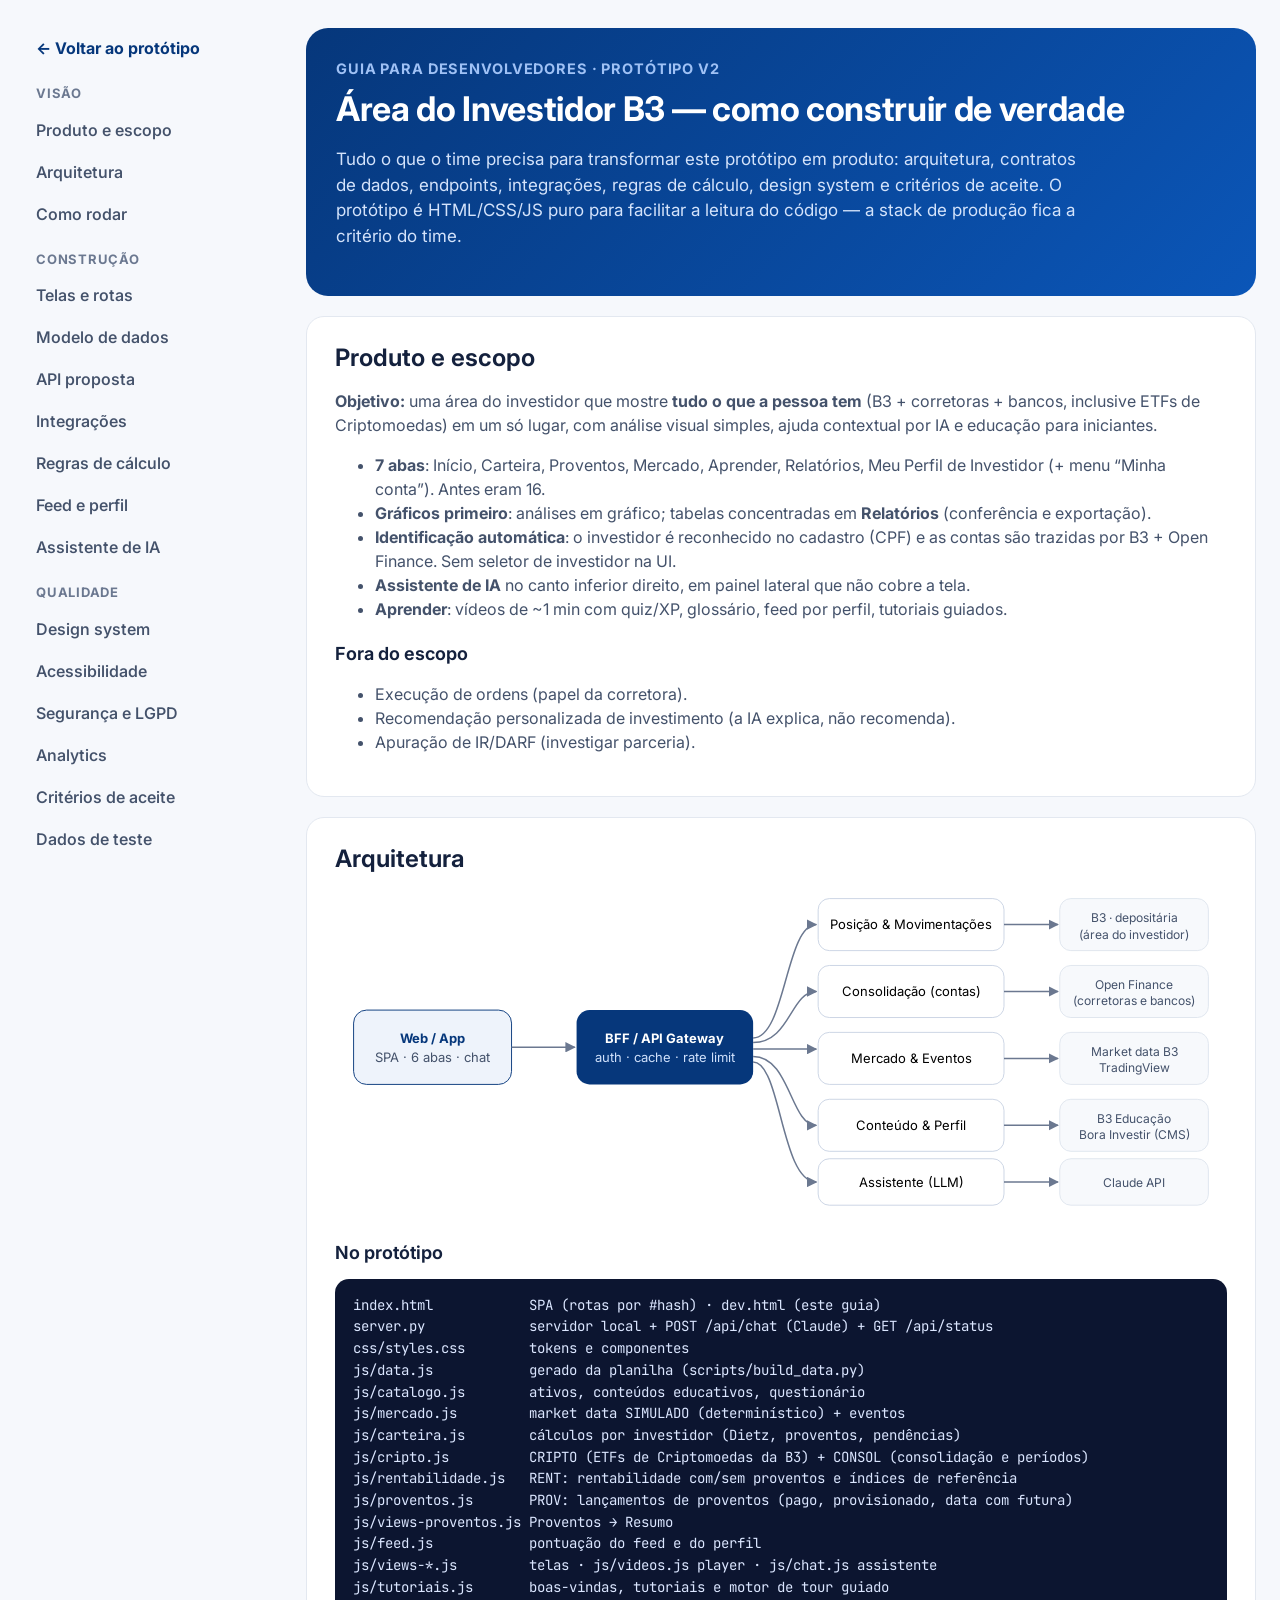
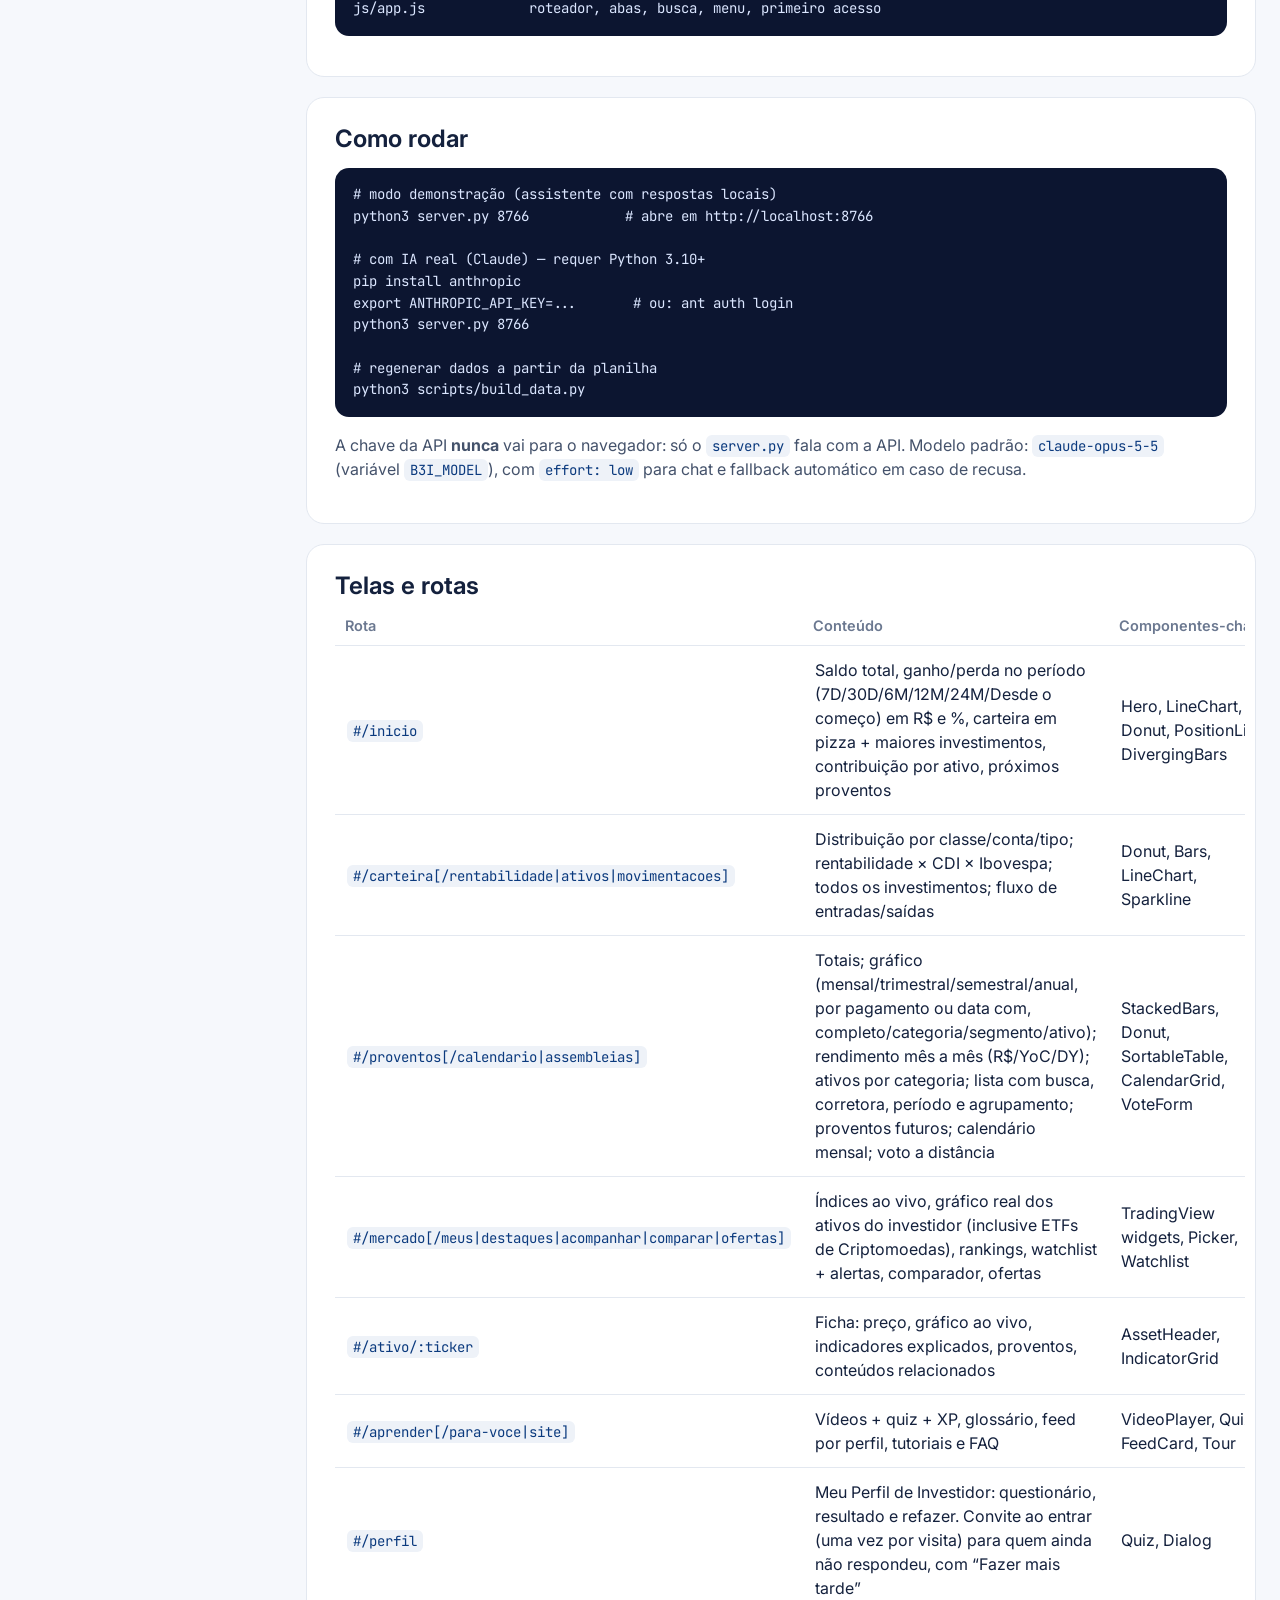
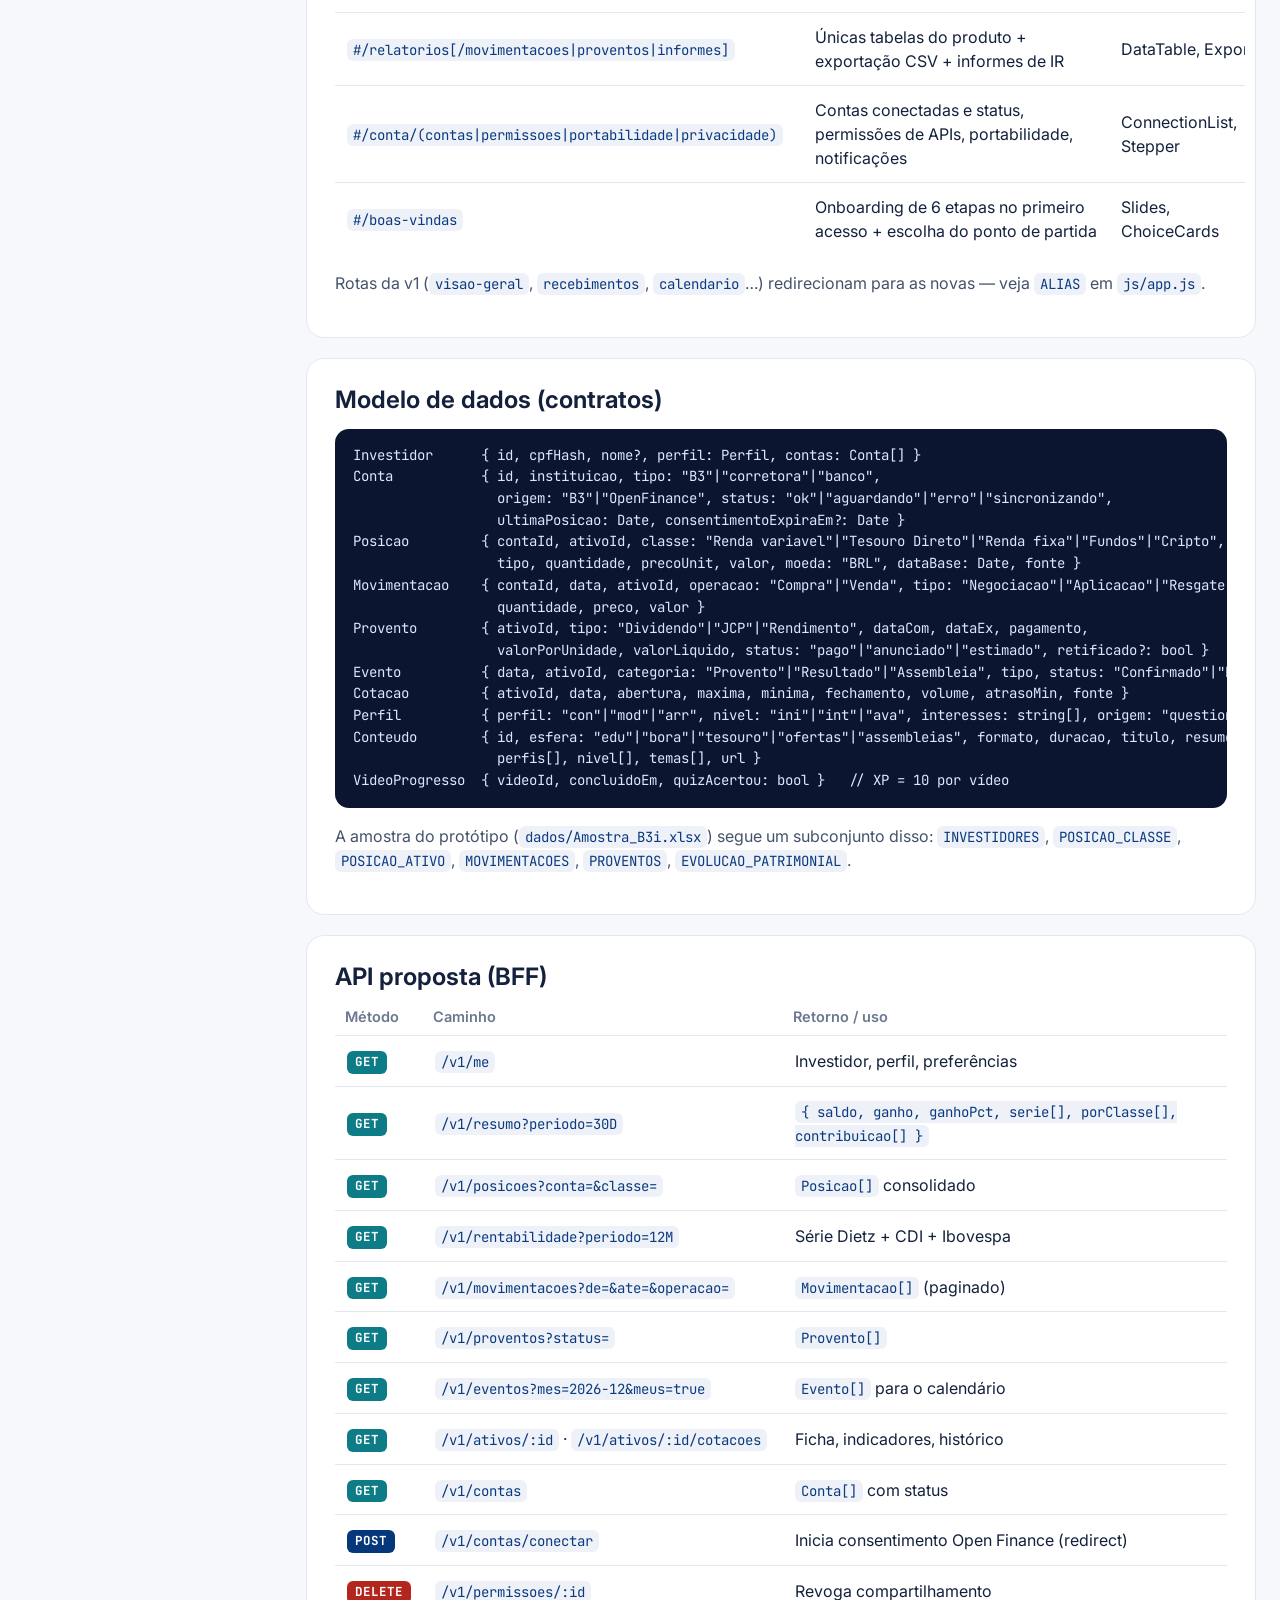
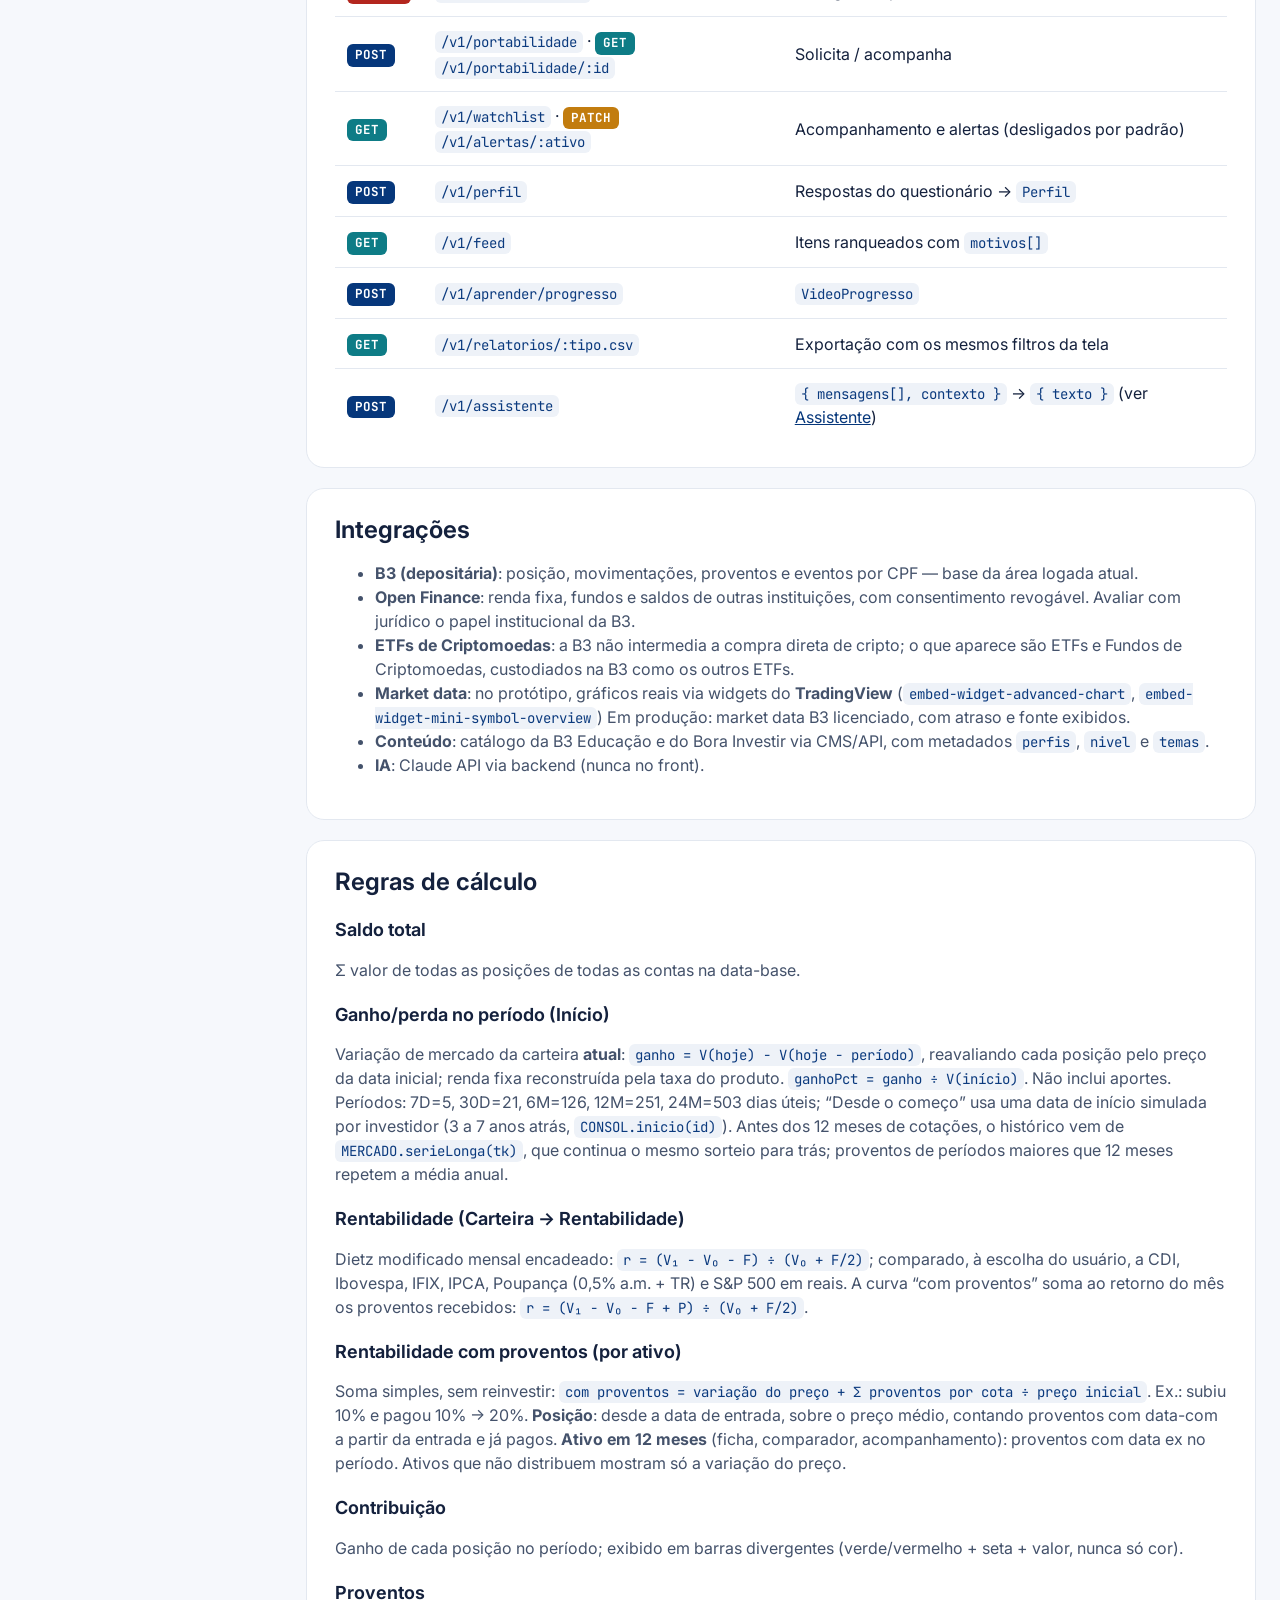
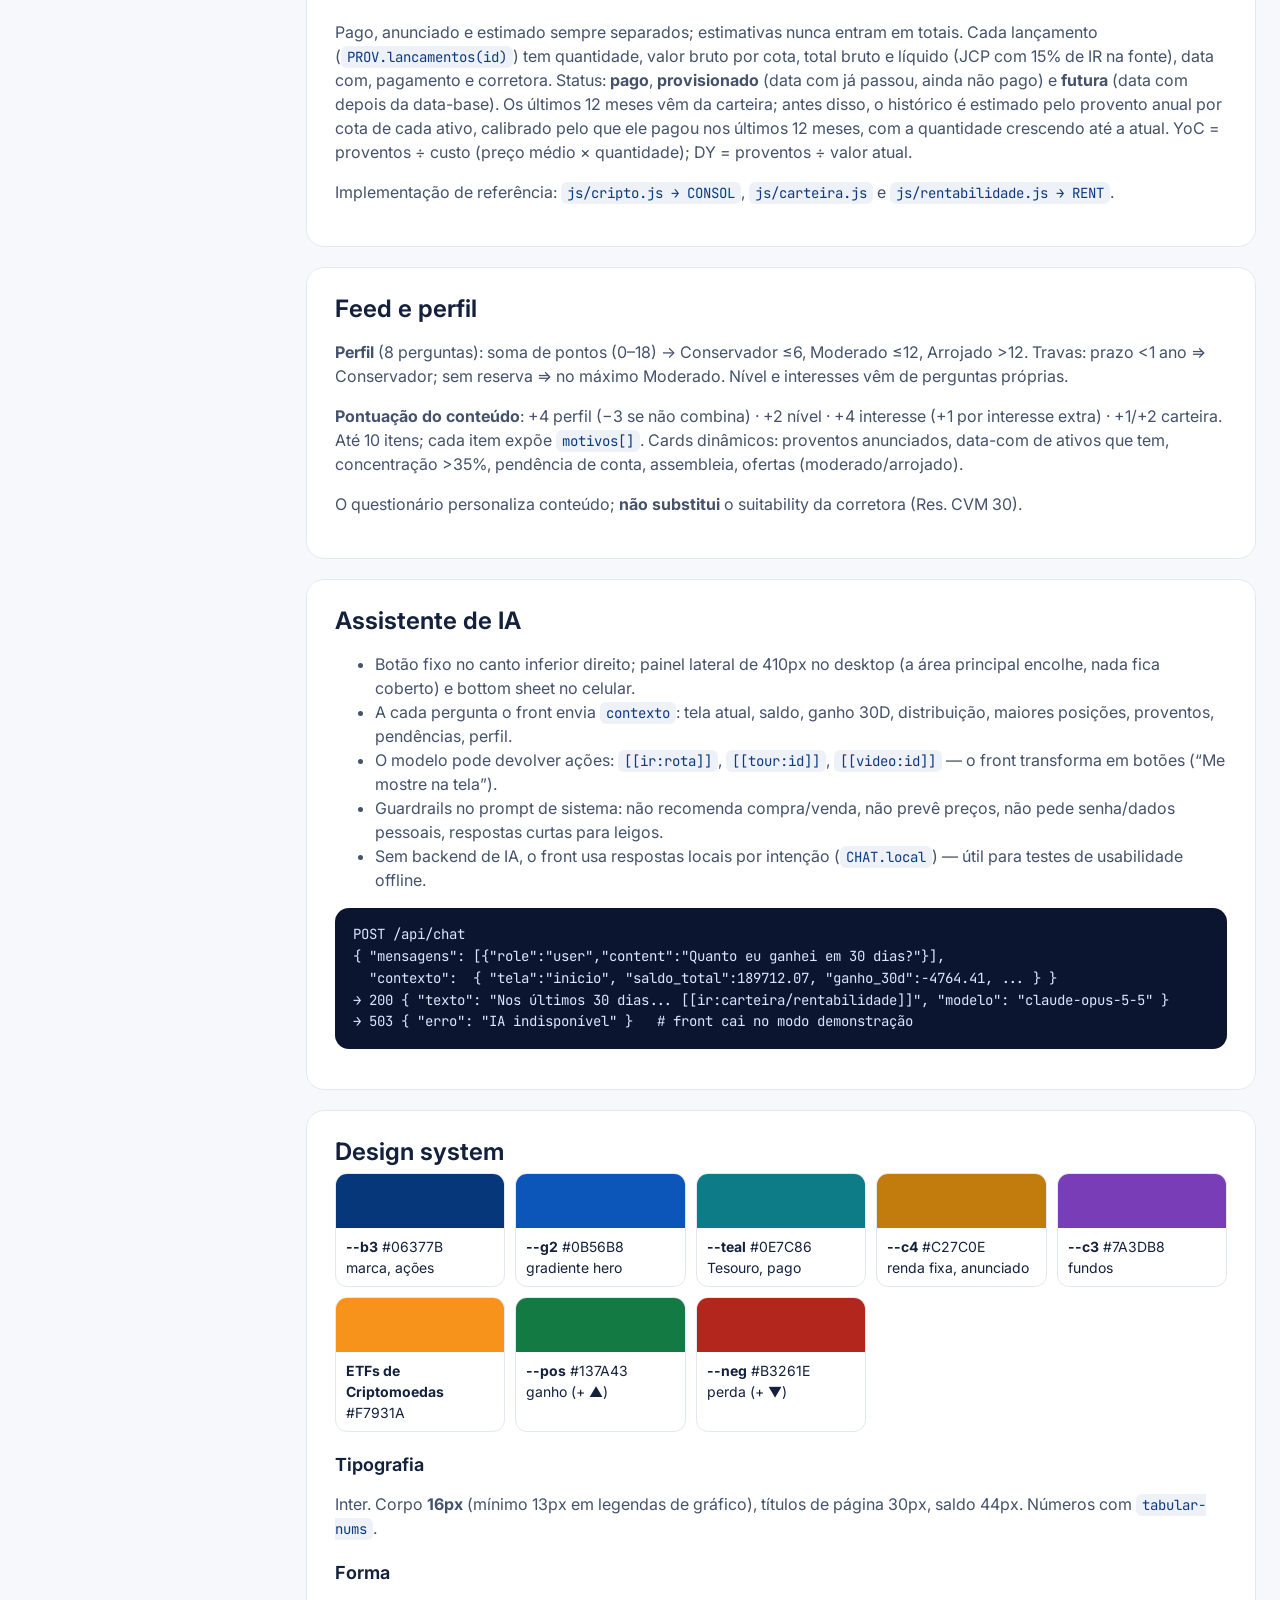
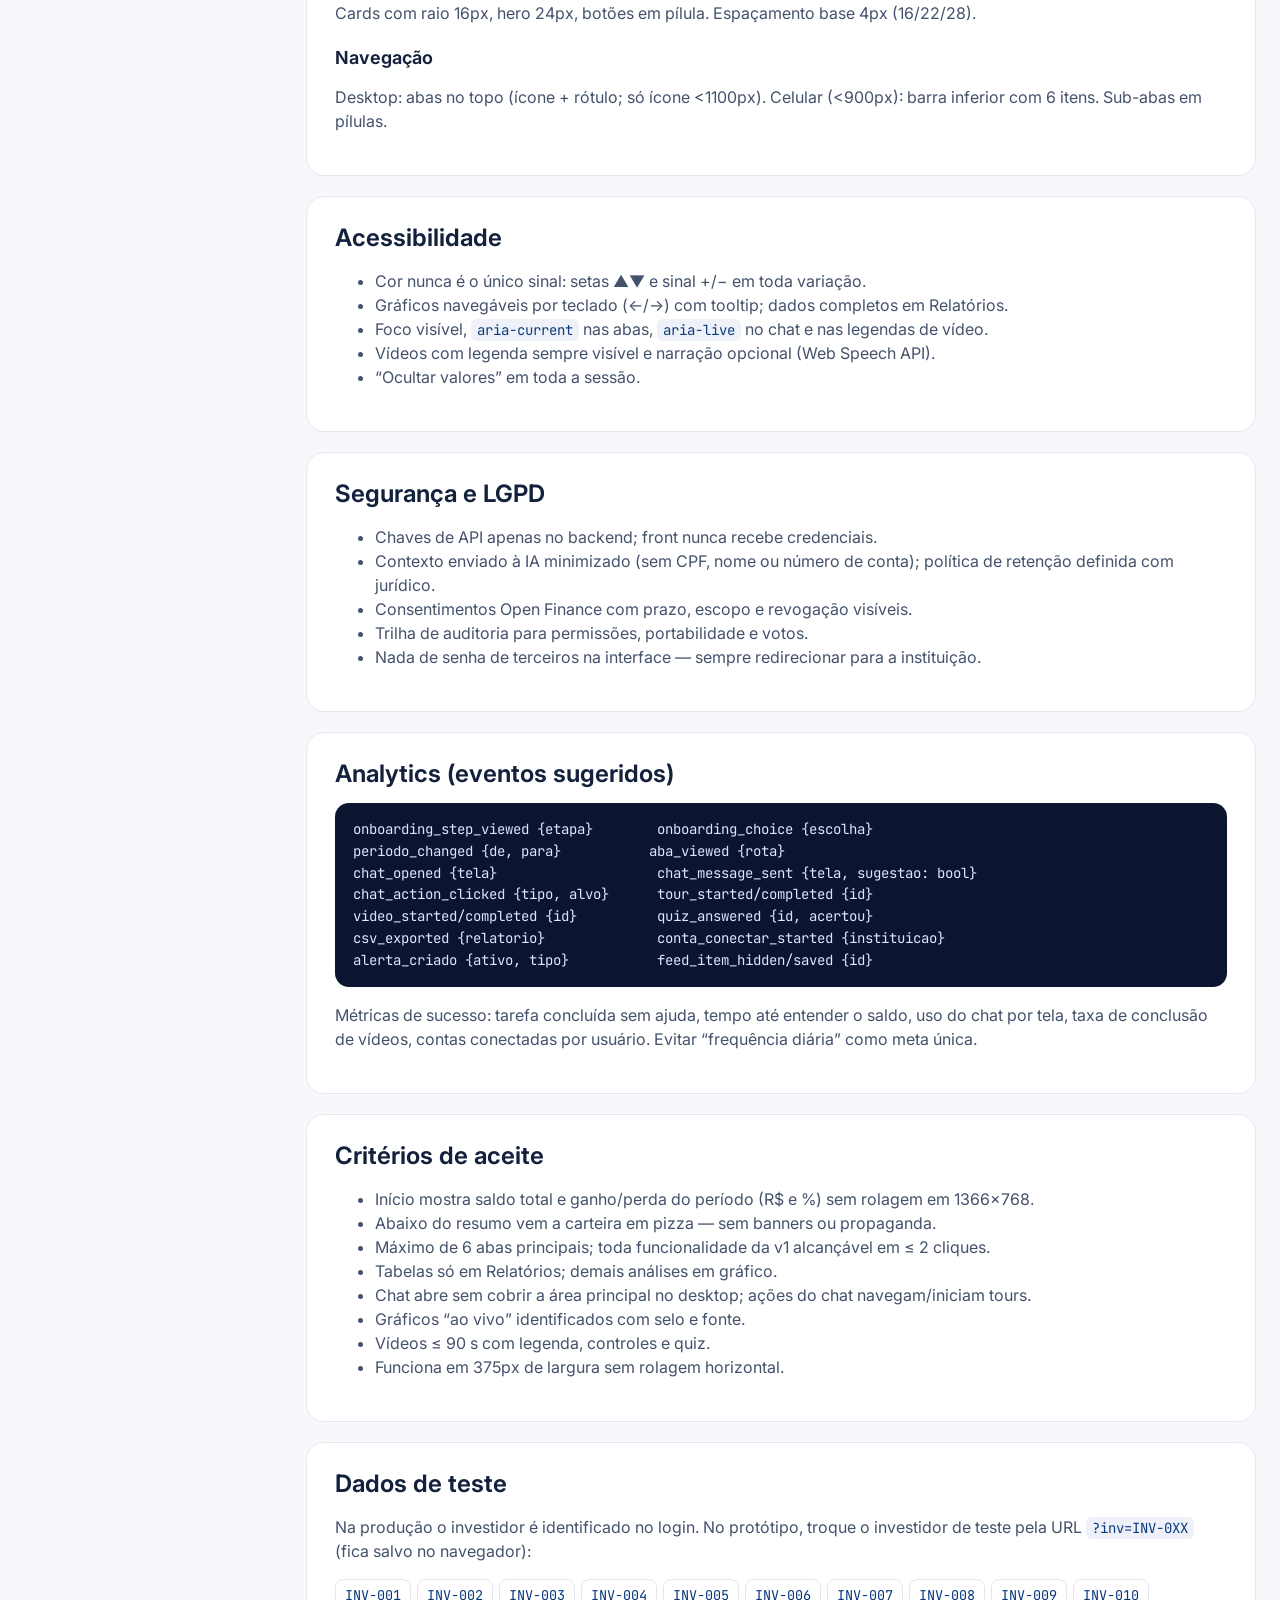
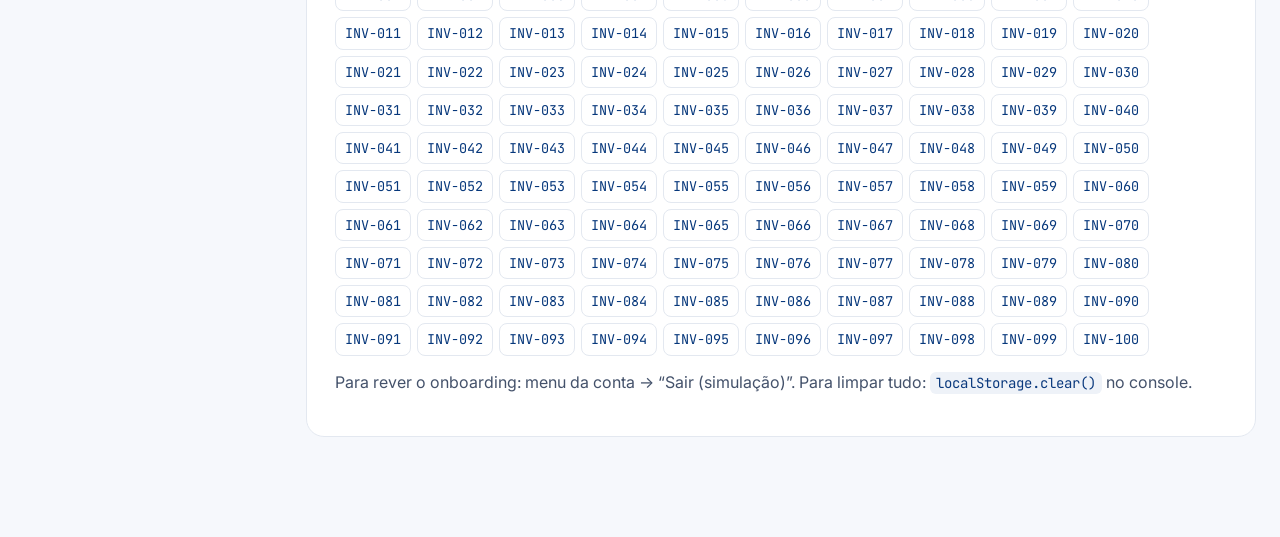
==== commit 715d3e75: "Refaz a aba Proventos como um extrato detalhado - Totais: recebido, provisionado, período e últimos " ====
--- a/dev.html
+++ b/dev.html
@@ -79,6 +79,8 @@
 js/carteira.js        cálculos por investidor (Dietz, proventos, pendências)
 js/cripto.js          CRIPTO (ETFs de Criptomoedas da B3) + CONSOL (consolidação e períodos)
 js/rentabilidade.js   RENT: rentabilidade com/sem proventos e índices de referência
+js/proventos.js       PROV: lançamentos de proventos (pago, provisionado, data com futura)
+js/views-proventos.js Proventos → Resumo
 js/feed.js            pontuação do feed e do perfil
 js/views-*.js         telas · js/videos.js player · js/chat.js assistente
 js/tutoriais.js       boas-vindas, tutoriais e motor de tour guiado
@@ -103,7 +105,7 @@
         <div class="tbl-wrap"><table><thead><tr><th>Rota</th><th>Conteúdo</th><th>Componentes-chave</th></tr></thead><tbody>
           <tr><td><code>#/inicio</code></td><td>Saldo total, ganho/perda no período (7D/30D/6M/12M/24M/Desde o começo) em R$ e %, carteira em pizza + maiores investimentos, contribuição por ativo, próximos proventos</td><td>Hero, LineChart, Donut, PositionList, DivergingBars</td></tr>
           <tr><td><code>#/carteira[/rentabilidade|ativos|movimentacoes]</code></td><td>Distribuição por classe/conta/tipo; rentabilidade × CDI × Ibovespa; todos os investimentos; fluxo de entradas/saídas</td><td>Donut, Bars, LineChart, Sparkline</td></tr>
-          <tr><td><code>#/proventos[/calendario|assembleias]</code></td><td>Pago × anunciado × estimado; mês a mês; ranking; calendário mensal; voto a distância</td><td>StackedBars, CalendarGrid, VoteForm</td></tr>
+          <tr><td><code>#/proventos[/calendario|assembleias]</code></td><td>Totais; gráfico (mensal/trimestral/semestral/anual, por pagamento ou data com, completo/categoria/segmento/ativo); rendimento mês a mês (R$/YoC/DY); ativos por categoria; lista com busca, corretora, período e agrupamento; proventos futuros; calendário mensal; voto a distância</td><td>StackedBars, Donut, SortableTable, CalendarGrid, VoteForm</td></tr>
           <tr><td><code>#/mercado[/meus|destaques|acompanhar|comparar|ofertas]</code></td><td>Índices ao vivo, gráfico real dos ativos do investidor (inclusive ETFs de Criptomoedas), rankings, watchlist + alertas, comparador, ofertas</td><td>TradingView widgets, Picker, Watchlist</td></tr>
           <tr><td><code>#/ativo/:ticker</code></td><td>Ficha: preço, gráfico ao vivo, indicadores explicados, proventos, conteúdos relacionados</td><td>AssetHeader, IndicatorGrid</td></tr>
           <tr><td><code>#/aprender[/para-voce|site]</code></td><td>Vídeos + quiz + XP, glossário, feed por perfil, tutoriais e FAQ</td><td>VideoPlayer, Quiz, FeedCard, Tour</td></tr>
@@ -175,7 +177,7 @@
         <h3>Rentabilidade (Carteira → Rentabilidade)</h3><p>Dietz modificado mensal encadeado: <code>r = (V₁ − V₀ − F) ÷ (V₀ + F/2)</code>; comparado, à escolha do usuário, a CDI, Ibovespa, IFIX, IPCA, Poupança (0,5% a.m. + TR) e S&amp;P 500 em reais. A curva “com proventos” soma ao retorno do mês os proventos recebidos: <code>r = (V₁ − V₀ − F + P) ÷ (V₀ + F/2)</code>.</p>
         <h3>Rentabilidade com proventos (por ativo)</h3><p>Soma simples, sem reinvestir: <code>com proventos = variação do preço + Σ proventos por cota ÷ preço inicial</code>. Ex.: subiu 10% e pagou 10% → 20%. <b>Posição</b>: desde a data de entrada, sobre o preço médio, contando proventos com data-com a partir da entrada e já pagos. <b>Ativo em 12 meses</b> (ficha, comparador, acompanhamento): proventos com data ex no período. Ativos que não distribuem mostram só a variação do preço.</p>
         <h3>Contribuição</h3><p>Ganho de cada posição no período; exibido em barras divergentes (verde/vermelho + seta + valor, nunca só cor).</p>
-        <h3>Proventos</h3><p>Pago, anunciado e estimado sempre separados; estimativas nunca entram em totais.</p>
+        <h3>Proventos</h3><p>Pago, anunciado e estimado sempre separados; estimativas nunca entram em totais. Cada lançamento (<code>PROV.lancamentos(id)</code>) tem quantidade, valor bruto por cota, total bruto e líquido (JCP com 15% de IR na fonte), data com, pagamento e corretora. Status: <b>pago</b>, <b>provisionado</b> (data com já passou, ainda não pago) e <b>futura</b> (data com depois da data-base). Os últimos 12 meses vêm da carteira; antes disso, o histórico é estimado pelo provento anual por cota de cada ativo, calibrado pelo que ele pagou nos últimos 12 meses, com a quantidade crescendo até a atual. YoC = proventos ÷ custo (preço médio × quantidade); DY = proventos ÷ valor atual.</p>
         <p>Implementação de referência: <code>js/cripto.js → CONSOL</code>, <code>js/carteira.js</code> e <code>js/rentabilidade.js → RENT</code>.</p>
       </section>
 
--- a/css/styles.css
+++ b/css/styles.css
@@ -719,3 +719,62 @@
   .seg-per button { padding: 8px 6px; }
   .seg-per button:last-child { grid-column: 1 / -1; }
 }
+
+/* ===== Proventos → Resumo (extrato detalhado) ===== */
+.pk-row { display: flex; flex-wrap: wrap; gap: 14px 28px; align-items: stretch; margin-bottom: 16px; }
+.pk { display: flex; flex-direction: column; justify-content: center; font-variant-numeric: tabular-nums; }
+.pk .lbl { color: var(--muted); font-size: 13.5px; font-weight: 700; text-transform: uppercase; letter-spacing: .02em; }
+.pk b { font-size: 20px; }
+.pk-dest { display: flex; gap: 24px; background: var(--b3); color: #fff; border-radius: 14px; padding: 12px 18px; }
+.pk-dest .lbl { color: #cfe0fb; }
+.pk-dest .info { color: #fff; background: transparent; border: 1.5px solid rgba(255, 255, 255, .6); }
+.prov-fil { display: flex; flex-wrap: wrap; gap: 10px; align-items: flex-end; }
+.prov-top .prov-fil { margin-bottom: 12px; }
+.fld { display: flex; flex-direction: column; gap: 4px; font-size: 13.5px; color: var(--muted); font-weight: 600; }
+.fld select, .fld input { height: 38px; border-radius: 10px; border: 1px solid var(--line); padding: 0 10px; font: inherit; font-size: 15px; font-weight: 500; background: #fff; color: var(--ink); min-width: 150px; }
+.sec-mini { font-size: 15px; margin: 18px 0 8px; color: var(--ink-2); }
+.cat-sum { display: flex; gap: 2px; }
+.cat-sum > div { display: flex; flex-direction: column; min-width: 92px; font-variant-numeric: tabular-nums; }
+.cat-sum .lbl { font-weight: 800; font-size: 14px; text-transform: uppercase; }
+.cat-sum b { font-size: 17px; }
+.cat-sum i { display: block; height: 8px; margin-top: 6px; border-radius: 2px; }
+.cat-tag { display: inline-block; border-left: 4px solid var(--c); padding-left: 8px; font-weight: 700; }
+.tbl-prov td small { display: block; font-size: 13.5px; }
+.tbl-mm th, .tbl-mm td { font-size: 14.5px; padding: 8px 7px; }
+.tbl-mm .mm-t { color: var(--b3); font-weight: 800; }
+.tbl-mm .mm-t small { display: block; color: var(--muted); font-weight: 600; font-size: 12.5px; }
+.tbl-mm th.tag-c { color: var(--ink-2); border-left: 4px solid #c27c0e; padding-left: 8px; }
+.tbl-prov th, .tbl-prov td { padding: 10px 8px; font-size: 15px; }
+.at-grid { display: grid; grid-template-columns: 260px 1fr; gap: 24px; align-items: start; }
+.at-grid > div { min-width: 0; }
+.at-grid #dProvAt { display: flex; justify-content: center; }
+.at-top { margin-top: 10px; font-size: 15px; }
+.at-top > div { display: flex; justify-content: space-between; padding: 6px 0; border-bottom: 1px solid var(--line); }
+.acc-cat { border: 1px solid var(--line); border-radius: 14px; padding: 0 14px; margin-bottom: 10px; }
+.acc-cat > summary { display: flex; flex-wrap: wrap; align-items: center; gap: 10px 24px; padding: 12px 0; cursor: pointer; list-style: none; }
+.acc-cat > summary::-webkit-details-marker { display: none; }
+.acc-cat > summary::before { content: "▸"; font-size: 18px; color: var(--muted); transition: transform .15s; }
+.acc-cat[open] > summary::before { transform: rotate(90deg); }
+.acc-n { font-size: 20px; font-weight: 800; min-width: 90px; }
+.acc-k { display: flex; flex-wrap: wrap; gap: 8px 22px; margin-left: auto; }
+.acc-k .grp-kpi b { font-size: 16px; }
+.acc-cat .tbl-wrap { margin: 0 -14px 10px; padding: 0 14px; }
+.tot-liq { display: inline-flex; flex-direction: column; background: #0e7c86; color: #fff; border-radius: 12px; padding: 8px 16px; font-variant-numeric: tabular-nums; }
+.tot-liq span { font-size: 13px; opacity: .85; }
+.tot-liq b { font-size: 20px; }
+.grp-sub { display: flex; align-items: baseline; gap: 12px; margin: 18px 0 6px; flex-wrap: wrap; }
+.grp-sub h3 { margin: 0; font-size: 17px; }
+.grp-sub > b { margin-left: auto; }
+.grp-sub.fut { align-items: center; justify-content: space-between; }
+.grp-sub.fut h3 { color: #0e7c86; }
+.pager { display: flex; align-items: flex-end; gap: 10px; margin-top: 12px; flex-wrap: wrap; }
+.pager .fld select { min-width: 90px; }
+.pager span { padding-bottom: 8px; }
+@media (max-width: 900px) { .at-grid { grid-template-columns: 1fr; } }
+@media (max-width: 560px) {
+  .pk-dest { flex-direction: column; gap: 8px; width: 100%; }
+  .fld { flex: 1 1 140px; }
+  .fld select, .fld input { min-width: 0; width: 100%; }
+  .cat-sum { flex-wrap: wrap; }
+  .acc-k { margin-left: 0; }
+}
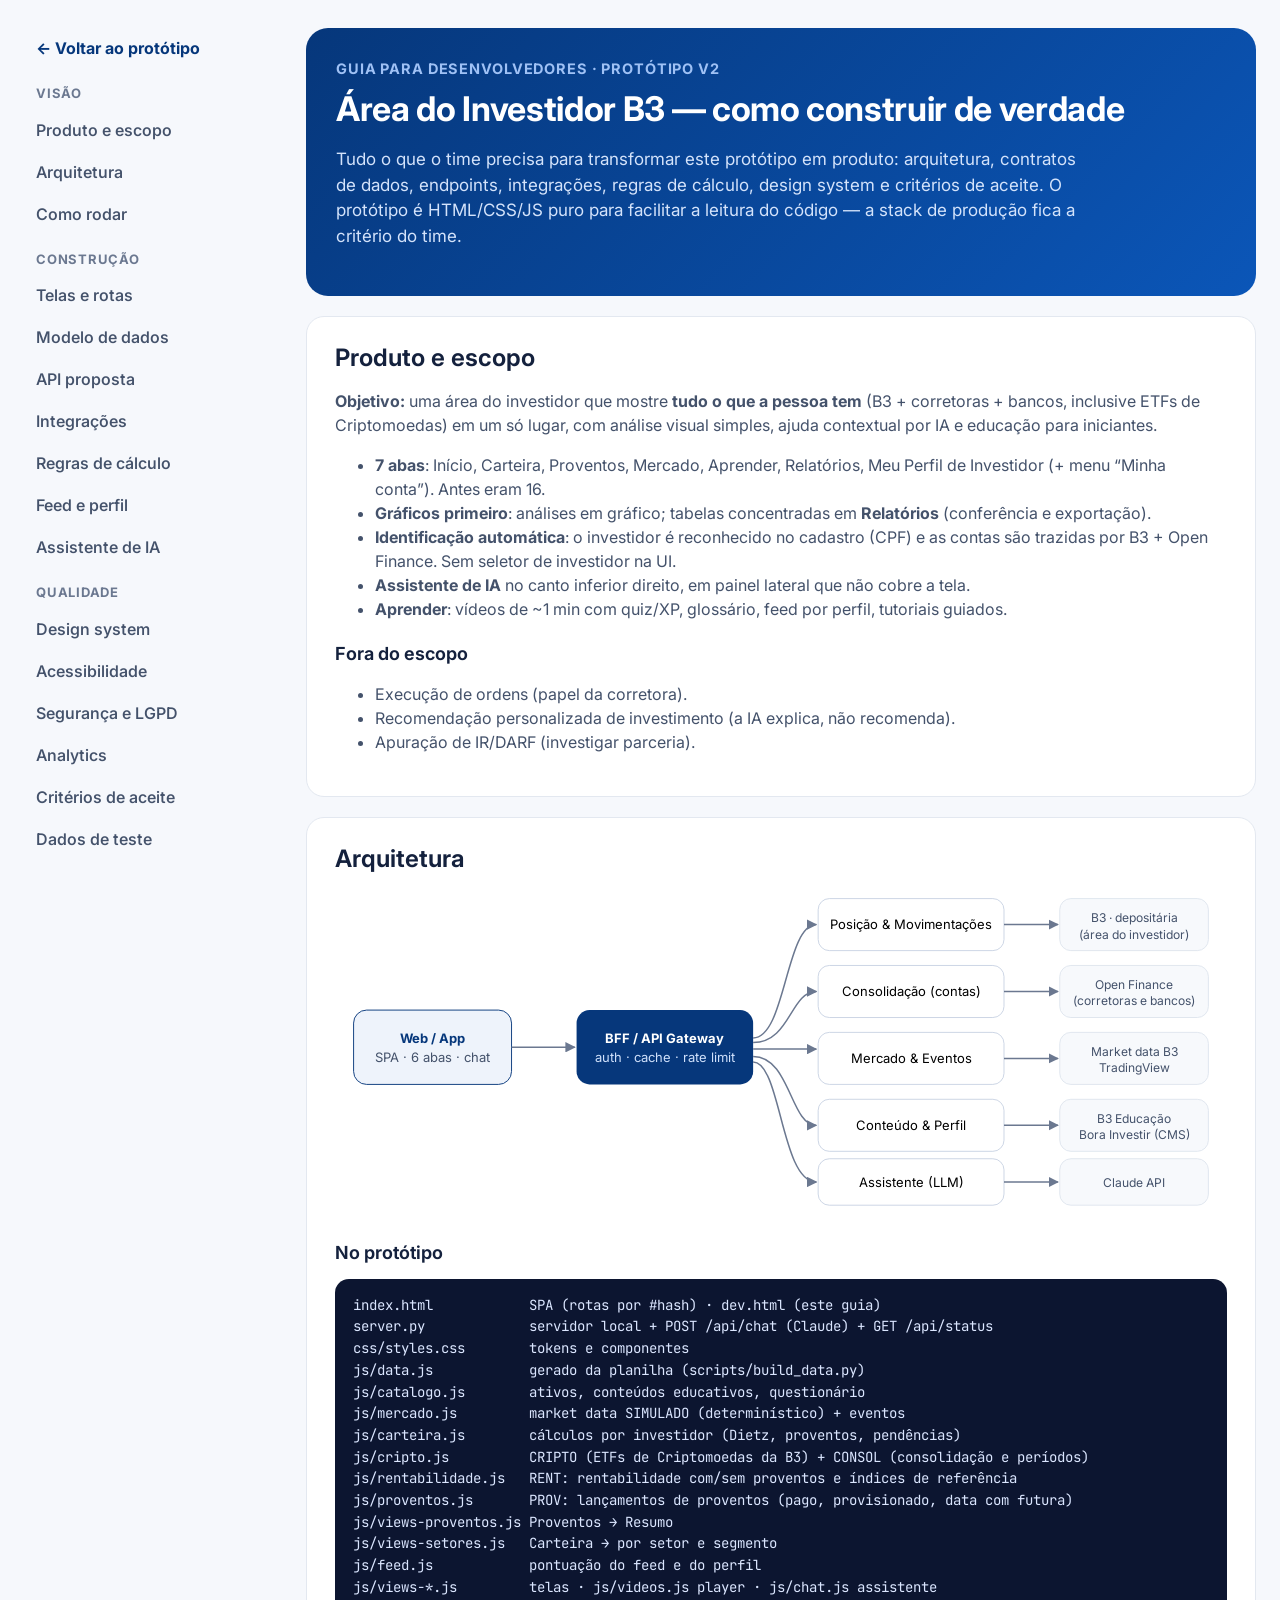
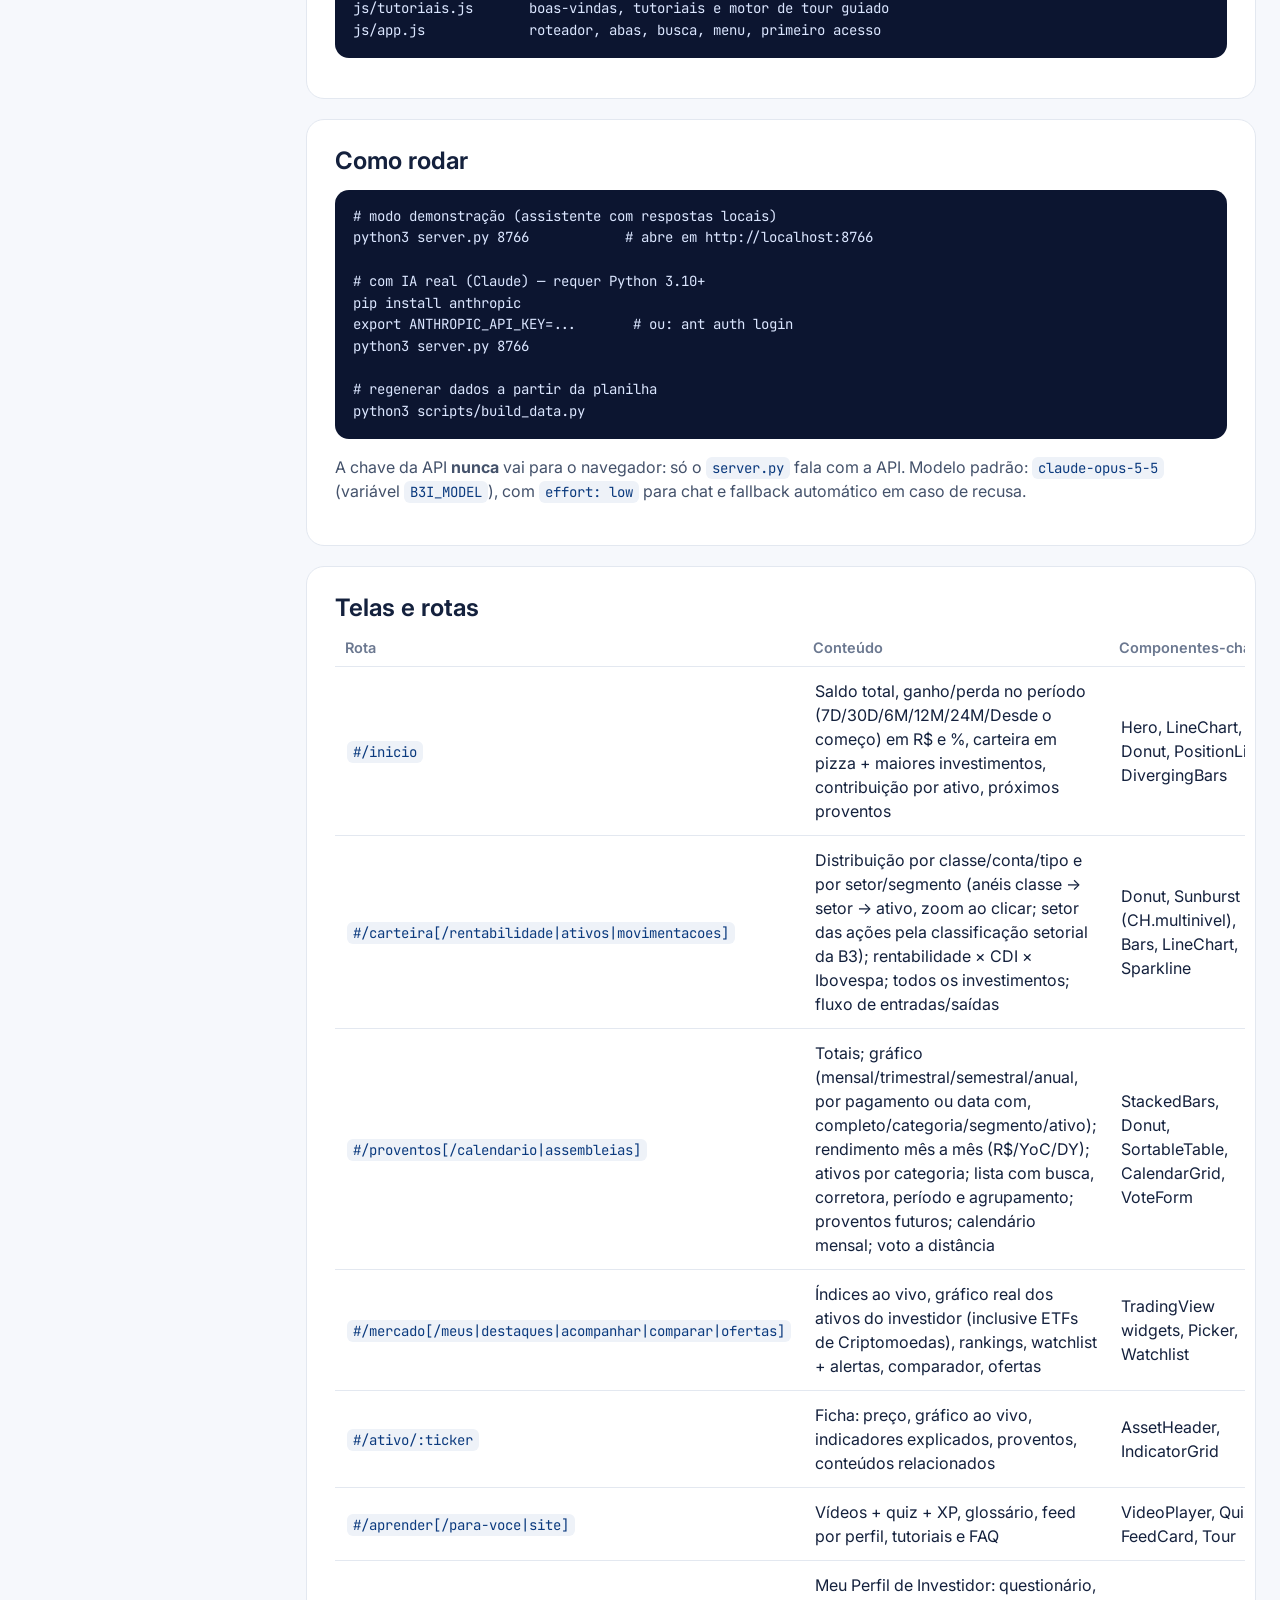
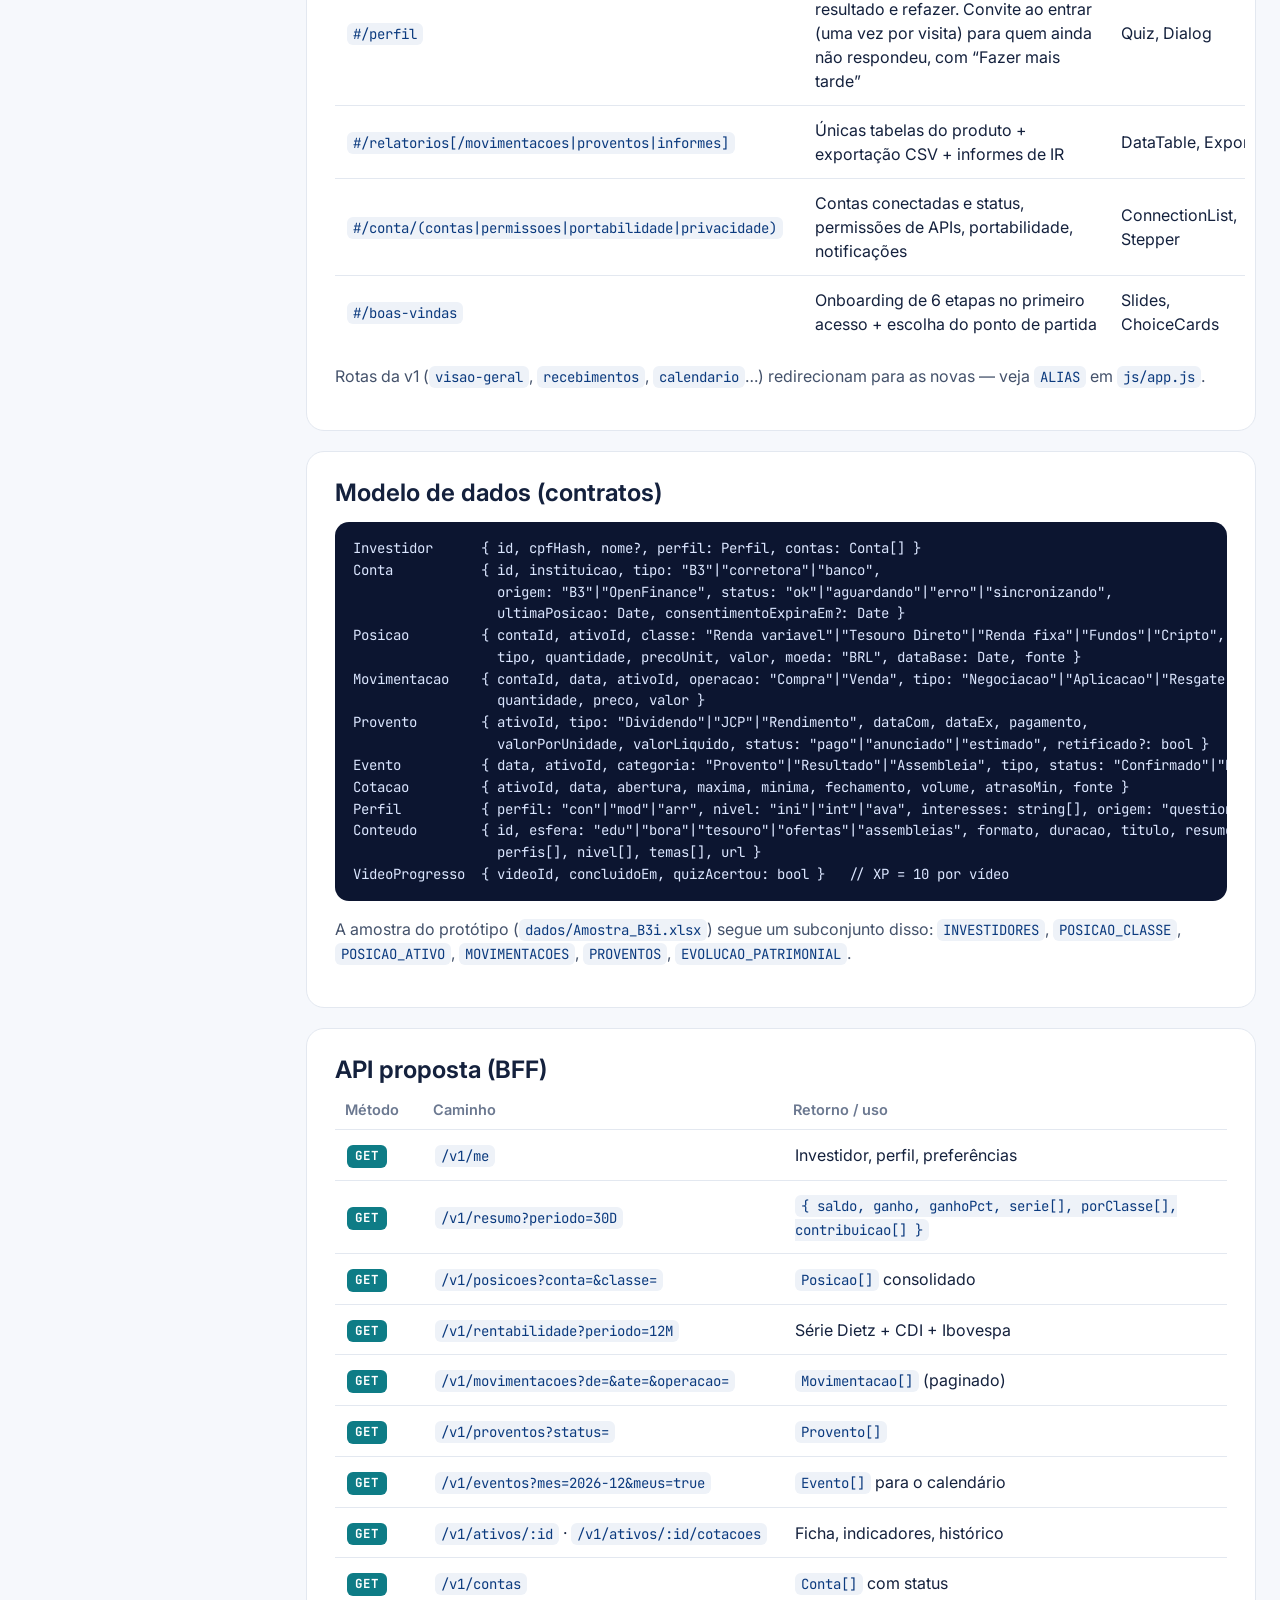
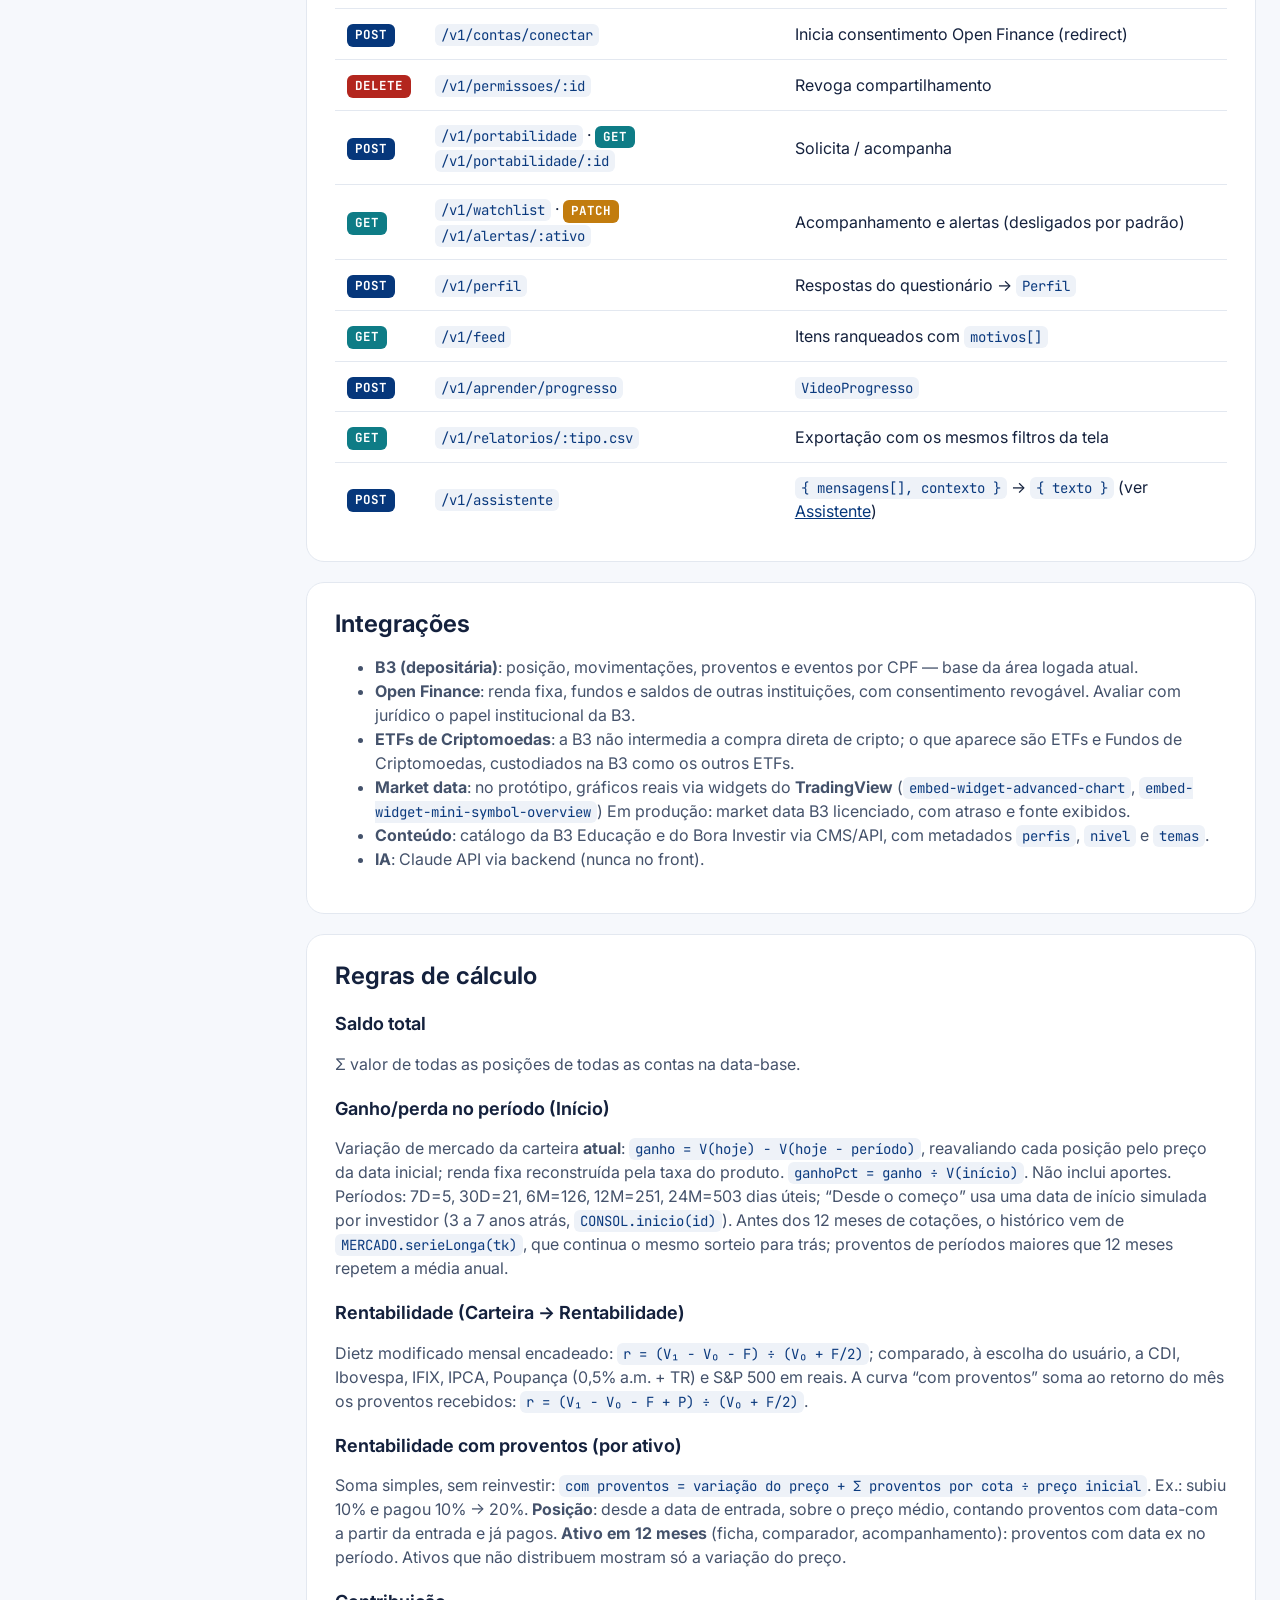
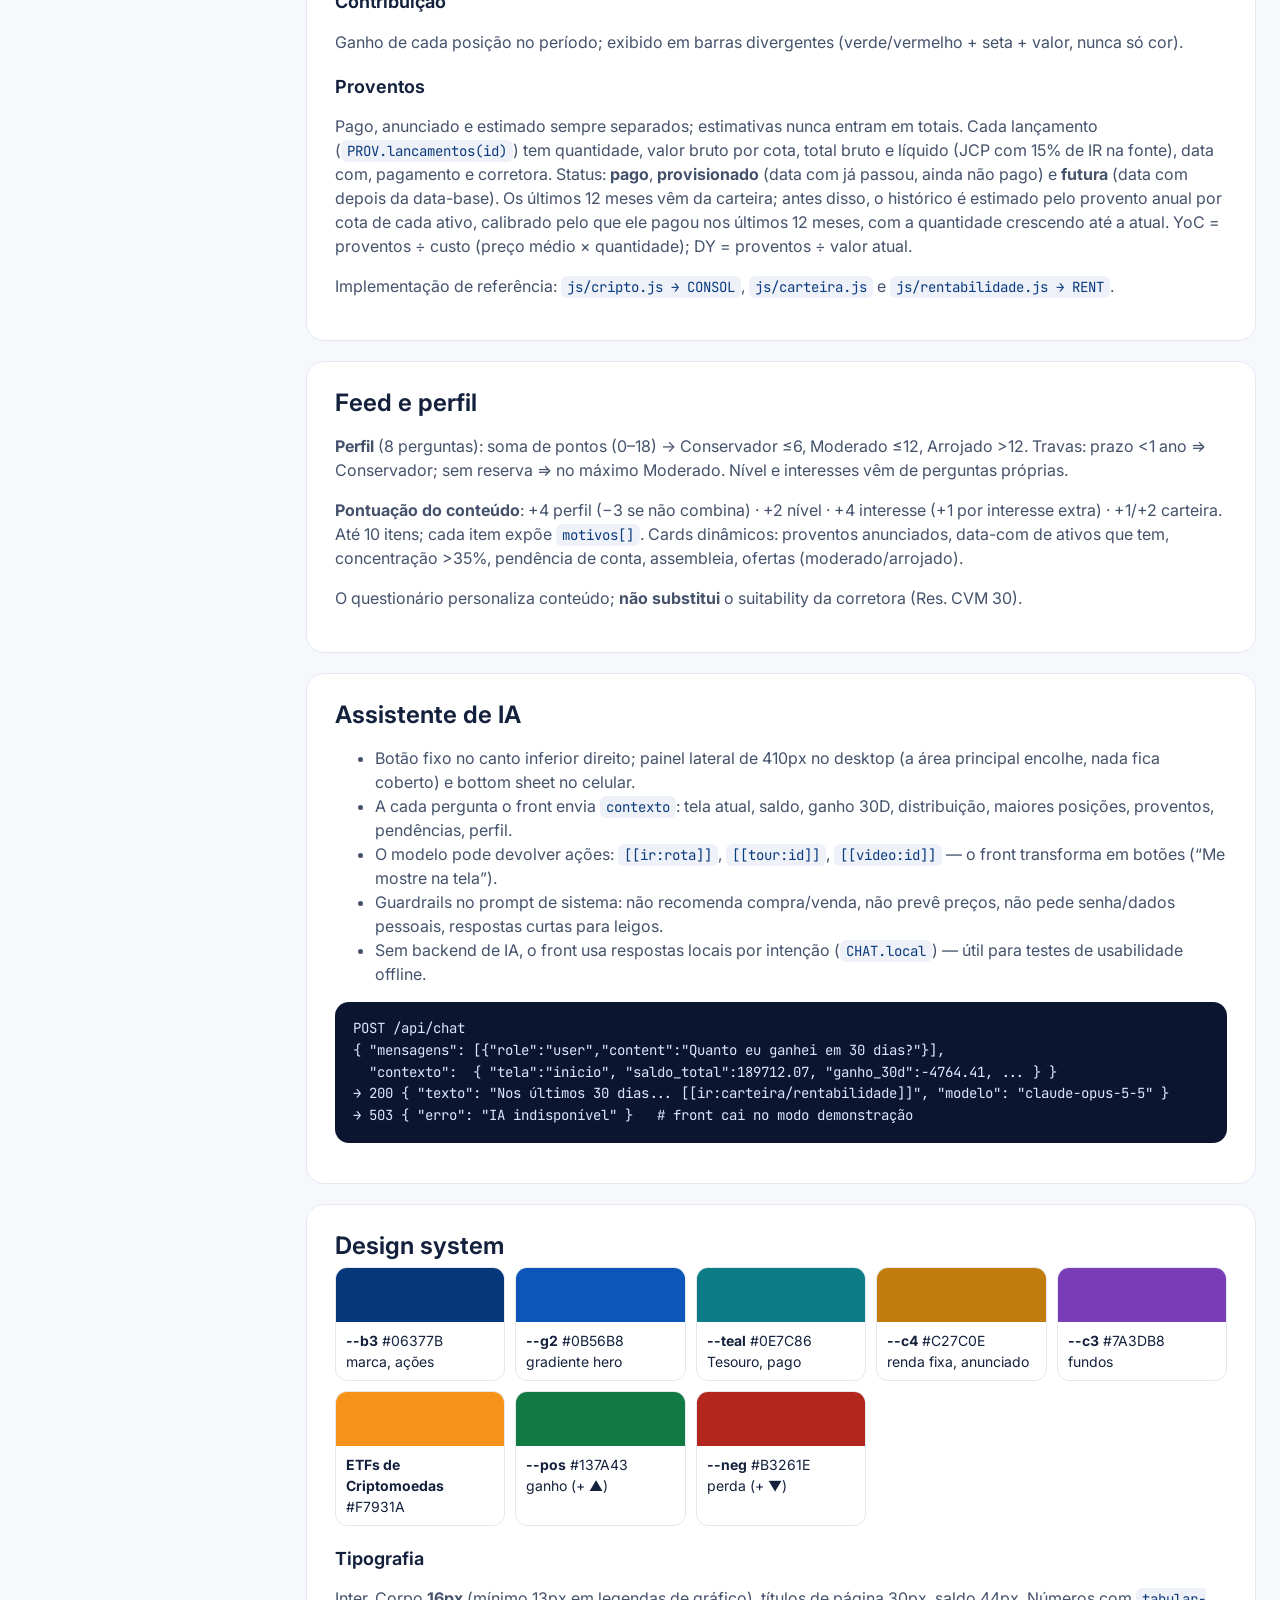
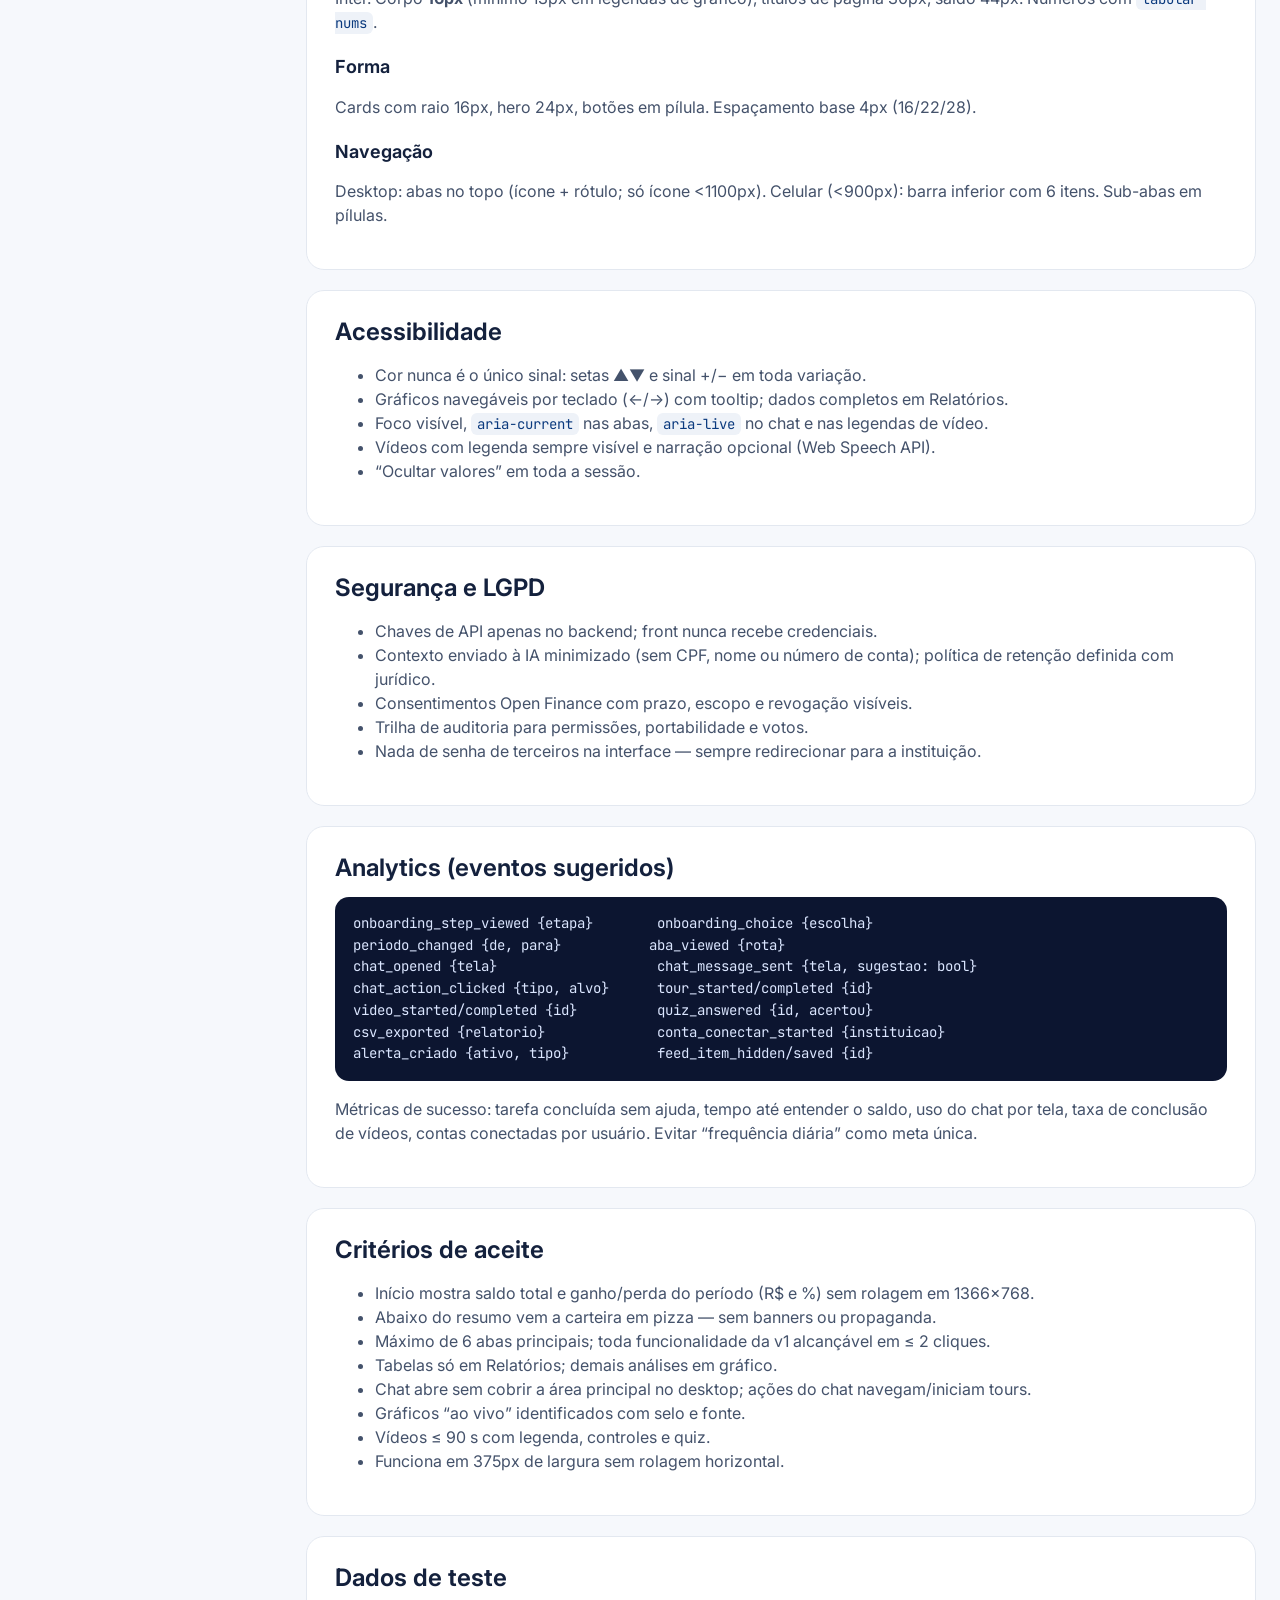
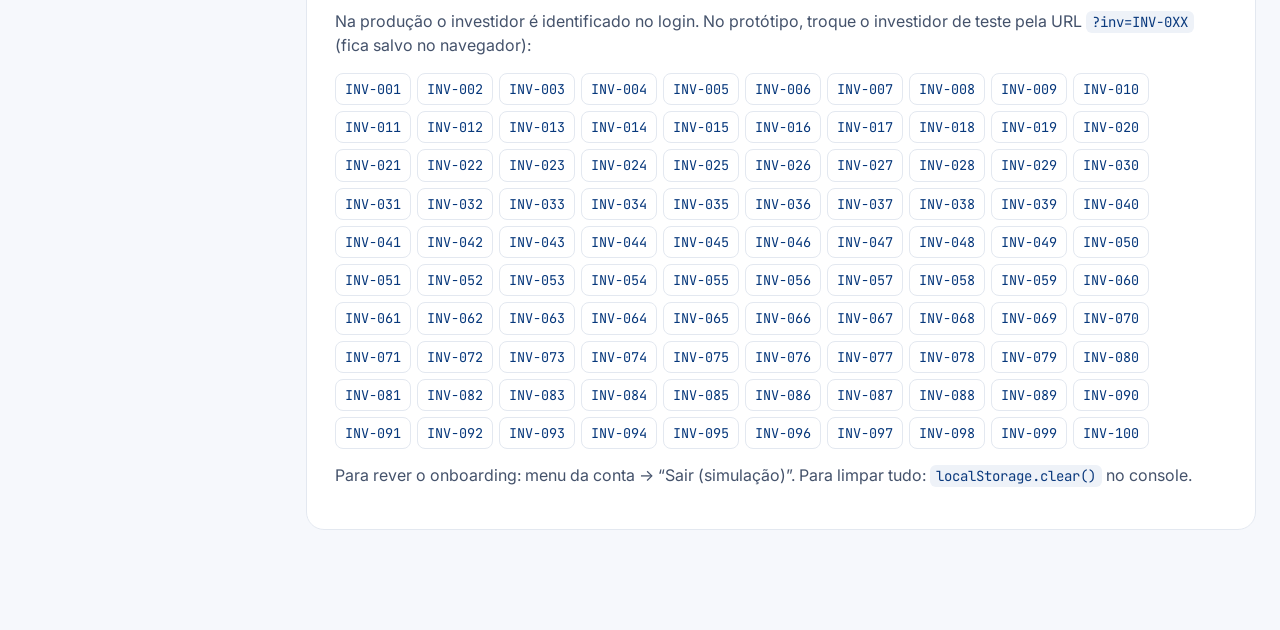
==== commit 116a31e9: "Adiciona o gráfico por setor e segmento e explica YoC e DY - Carteira → Distribuição: gráfico multin" ====
--- a/dev.html
+++ b/dev.html
@@ -81,6 +81,7 @@
 js/rentabilidade.js   RENT: rentabilidade com/sem proventos e índices de referência
 js/proventos.js       PROV: lançamentos de proventos (pago, provisionado, data com futura)
 js/views-proventos.js Proventos → Resumo
+js/views-setores.js   Carteira → por setor e segmento
 js/feed.js            pontuação do feed e do perfil
 js/views-*.js         telas · js/videos.js player · js/chat.js assistente
 js/tutoriais.js       boas-vindas, tutoriais e motor de tour guiado
@@ -104,7 +105,7 @@
       <section class="blk" id="telas"><h2>Telas e rotas</h2>
         <div class="tbl-wrap"><table><thead><tr><th>Rota</th><th>Conteúdo</th><th>Componentes-chave</th></tr></thead><tbody>
           <tr><td><code>#/inicio</code></td><td>Saldo total, ganho/perda no período (7D/30D/6M/12M/24M/Desde o começo) em R$ e %, carteira em pizza + maiores investimentos, contribuição por ativo, próximos proventos</td><td>Hero, LineChart, Donut, PositionList, DivergingBars</td></tr>
-          <tr><td><code>#/carteira[/rentabilidade|ativos|movimentacoes]</code></td><td>Distribuição por classe/conta/tipo; rentabilidade × CDI × Ibovespa; todos os investimentos; fluxo de entradas/saídas</td><td>Donut, Bars, LineChart, Sparkline</td></tr>
+          <tr><td><code>#/carteira[/rentabilidade|ativos|movimentacoes]</code></td><td>Distribuição por classe/conta/tipo e por setor/segmento (anéis classe → setor → ativo, zoom ao clicar; setor das ações pela classificação setorial da B3); rentabilidade × CDI × Ibovespa; todos os investimentos; fluxo de entradas/saídas</td><td>Donut, Sunburst (CH.multinivel), Bars, LineChart, Sparkline</td></tr>
           <tr><td><code>#/proventos[/calendario|assembleias]</code></td><td>Totais; gráfico (mensal/trimestral/semestral/anual, por pagamento ou data com, completo/categoria/segmento/ativo); rendimento mês a mês (R$/YoC/DY); ativos por categoria; lista com busca, corretora, período e agrupamento; proventos futuros; calendário mensal; voto a distância</td><td>StackedBars, Donut, SortableTable, CalendarGrid, VoteForm</td></tr>
           <tr><td><code>#/mercado[/meus|destaques|acompanhar|comparar|ofertas]</code></td><td>Índices ao vivo, gráfico real dos ativos do investidor (inclusive ETFs de Criptomoedas), rankings, watchlist + alertas, comparador, ofertas</td><td>TradingView widgets, Picker, Watchlist</td></tr>
           <tr><td><code>#/ativo/:ticker</code></td><td>Ficha: preço, gráfico ao vivo, indicadores explicados, proventos, conteúdos relacionados</td><td>AssetHeader, IndicatorGrid</td></tr>
--- a/css/styles.css
+++ b/css/styles.css
@@ -778,3 +778,39 @@
   .cat-sum { flex-wrap: wrap; }
   .acc-k { margin-left: 0; }
 }
+/* Seus ativos hoje: no celular, as variações vão para baixo do nome */
+@media (max-width: 560px) {
+  .pos.mov { grid-template-columns: 46px 1fr; }
+  .pos.mov .vl { grid-column: 1 / -1; justify-content: space-between; }
+}
+
+.seg .info, .seg button.info { align-self: center; width: 18px; height: 18px; padding: 0; margin: 0 6px 0 -2px; border: 1px solid #b8c4d6; border-radius: 50%; background: #fff; font-size: 13px; line-height: 16px; color: var(--muted); }
+
+/* ===== Carteira → Distribuição: por setor e segmento (gráfico multinível) ===== */
+.mn-grid { display: grid; grid-template-columns: minmax(280px, 440px) 1fr; gap: 28px; align-items: start; }
+.mn-grid > div { min-width: 0; }
+.mn { position: relative; }
+.mn-f { stroke: var(--card, #fff); stroke-width: 1.2; transition: opacity .15s; }
+.mn svg:hover .mn-f { opacity: .8; }
+.mn svg .mn-f:hover, .mn-f:focus { opacity: 1; outline: none; stroke: #14213d; stroke-width: 2; }
+.mn-f.zoom { cursor: pointer; }
+.mn-t { font-family: Arial, Helvetica, sans-serif; font-weight: 700; pointer-events: none; }
+.mn-c.volta { cursor: pointer; }
+.mn-c.volta:hover circle, .mn-c.volta:focus circle { fill: var(--b3-50); }
+.mn-c:focus { outline: none; }
+.mn-v { font-size: 14px; font-weight: 700; fill: var(--b3); }
+.mn-tip { position: absolute; z-index: 5; pointer-events: none; background: #fff; color: var(--ink); border: 2px solid var(--b3); border-radius: 12px; padding: 10px 14px; box-shadow: 0 10px 28px rgba(16, 32, 64, .2); font-family: Arial, Helvetica, sans-serif; display: flex; flex-direction: column; gap: 2px; max-width: 280px; }
+.mn-tip[hidden] { display: none; }
+.mn-tip b { font-size: 18px; }
+.mn-tip span { font-size: 16px; }
+.mn-tip .small { font-size: 13.5px; color: var(--muted); }
+.mn-leg { font-variant-numeric: tabular-nums; }
+.mn-leg td, .mn-leg th { padding: 7px 8px; font-size: 15px; }
+.mn-leg tr.mn-h td { font-weight: 700; background: var(--bg); }
+.mn-leg i { display: inline-block; width: 11px; height: 11px; border-radius: 50%; margin-right: 8px; vertical-align: -1px; flex: none; }
+.mn-go { background: none; border: 0; padding: 0; font: inherit; color: inherit; cursor: pointer; display: inline-flex; align-items: center; text-align: left; }
+button.mn-go:hover { color: var(--b3); text-decoration: underline; }
+.mn-sub { display: inline-flex; align-items: center; padding-left: 18px; }
+.mn-path { display: flex; align-items: center; gap: 12px; margin-bottom: 10px; flex-wrap: wrap; color: var(--muted); }
+@media (max-width: 900px) { .mn-grid { grid-template-columns: 1fr; } }
+@media (max-width: 560px) { .mn-leg td, .mn-leg th { padding: 6px 4px; font-size: 14px; } .mn-sub { padding-left: 8px; } .mn-leg i { margin-right: 6px; } }
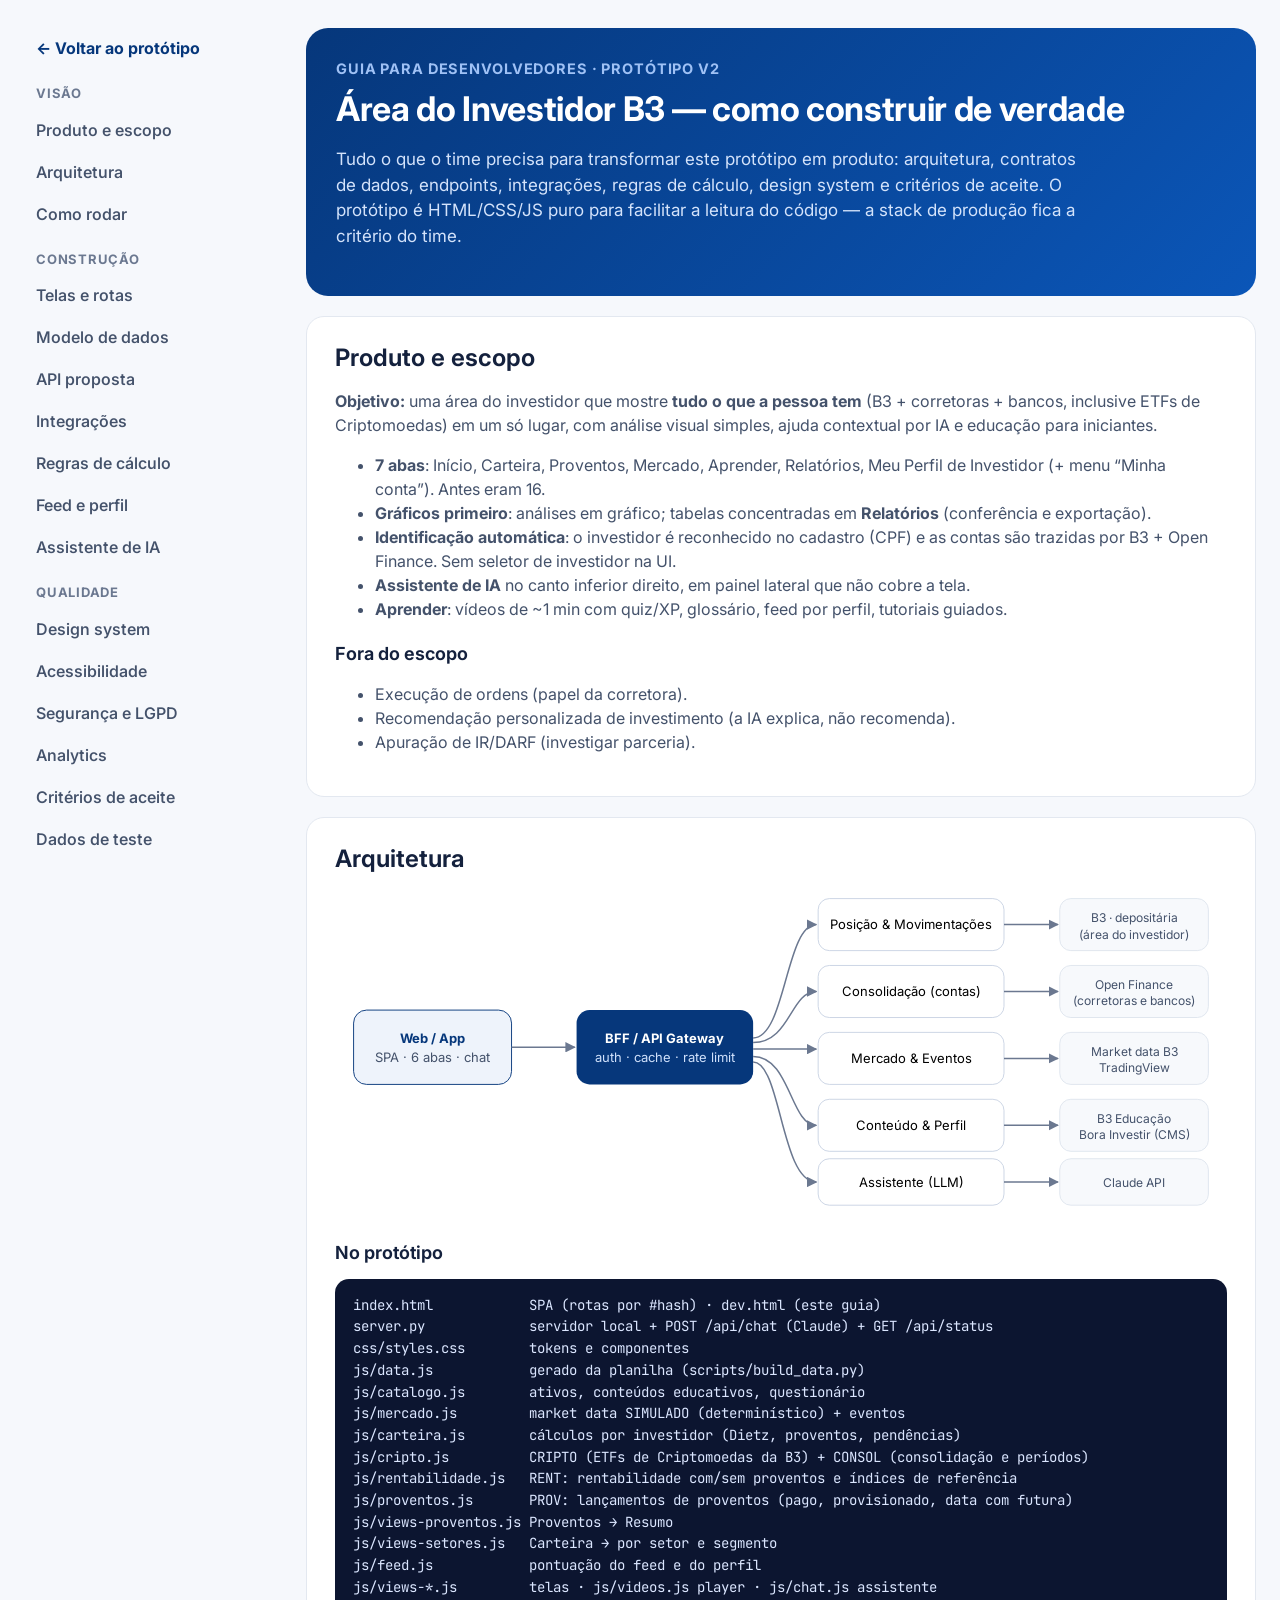
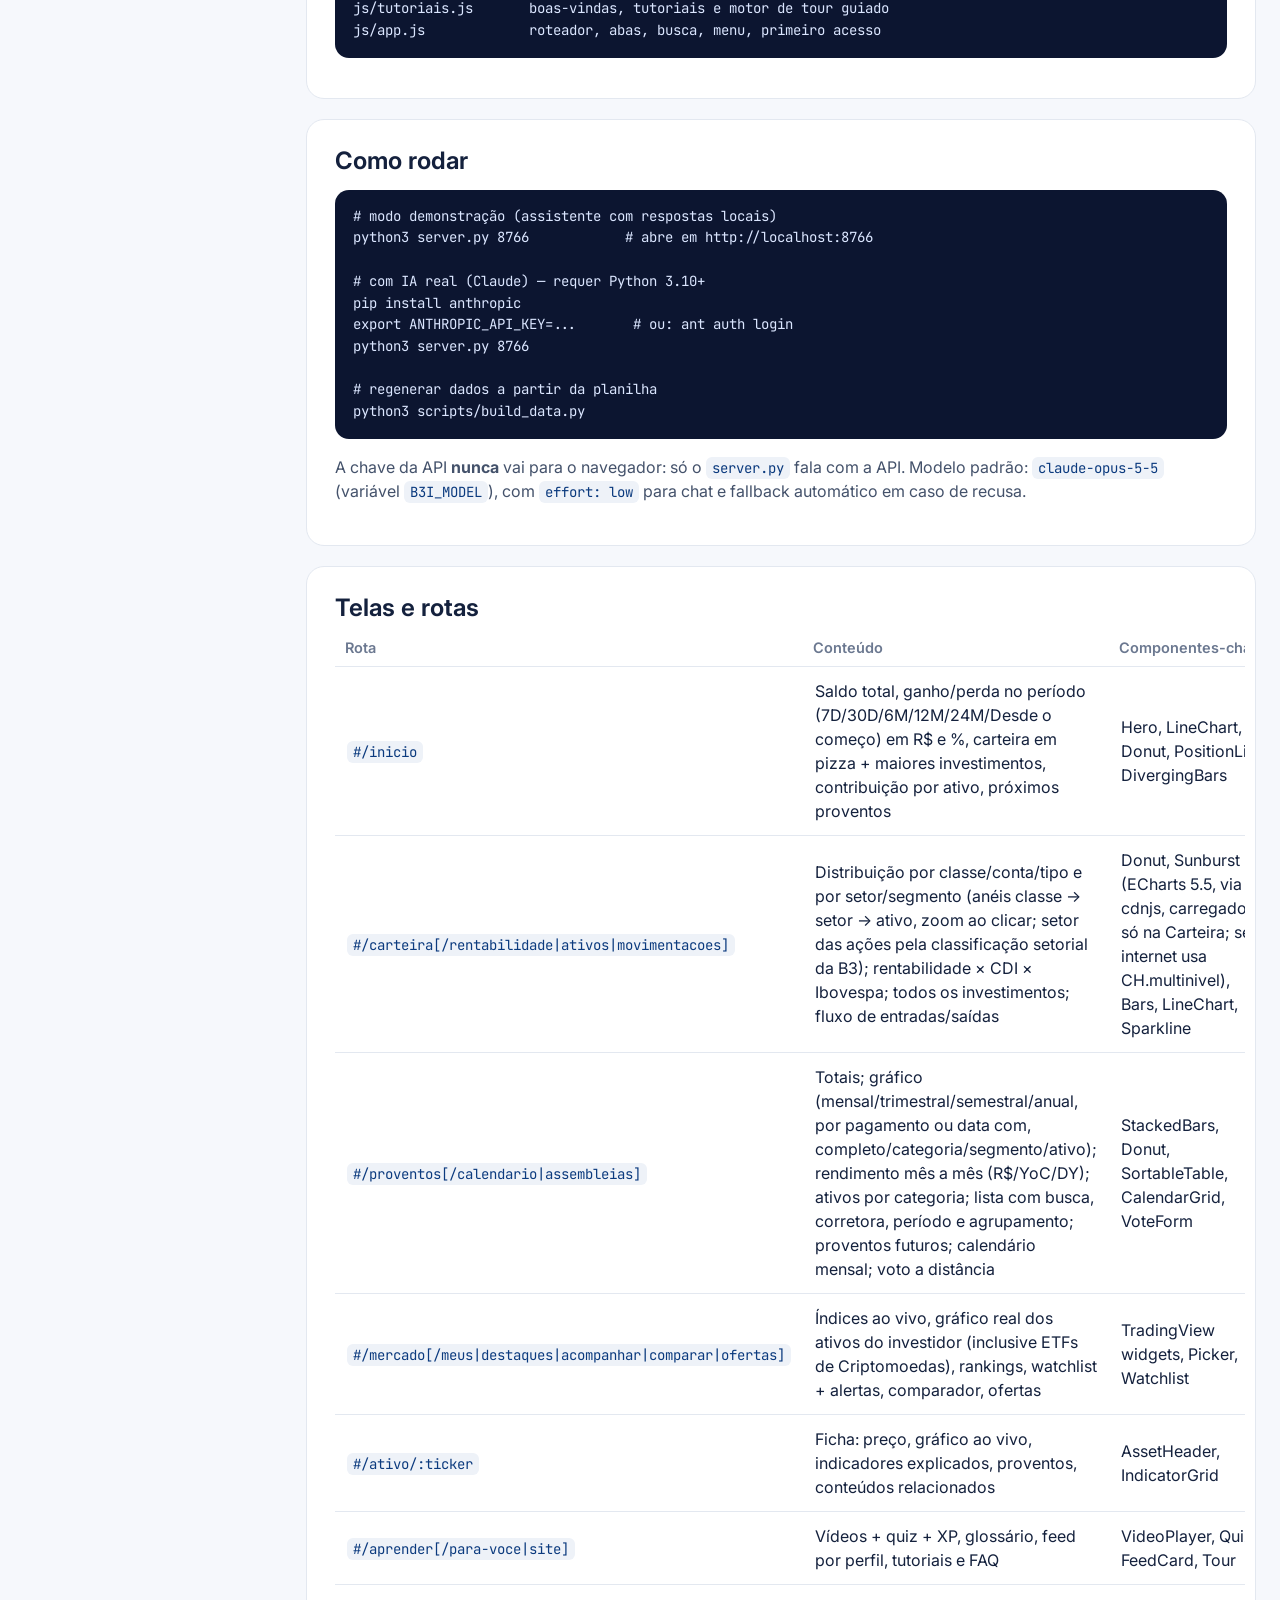
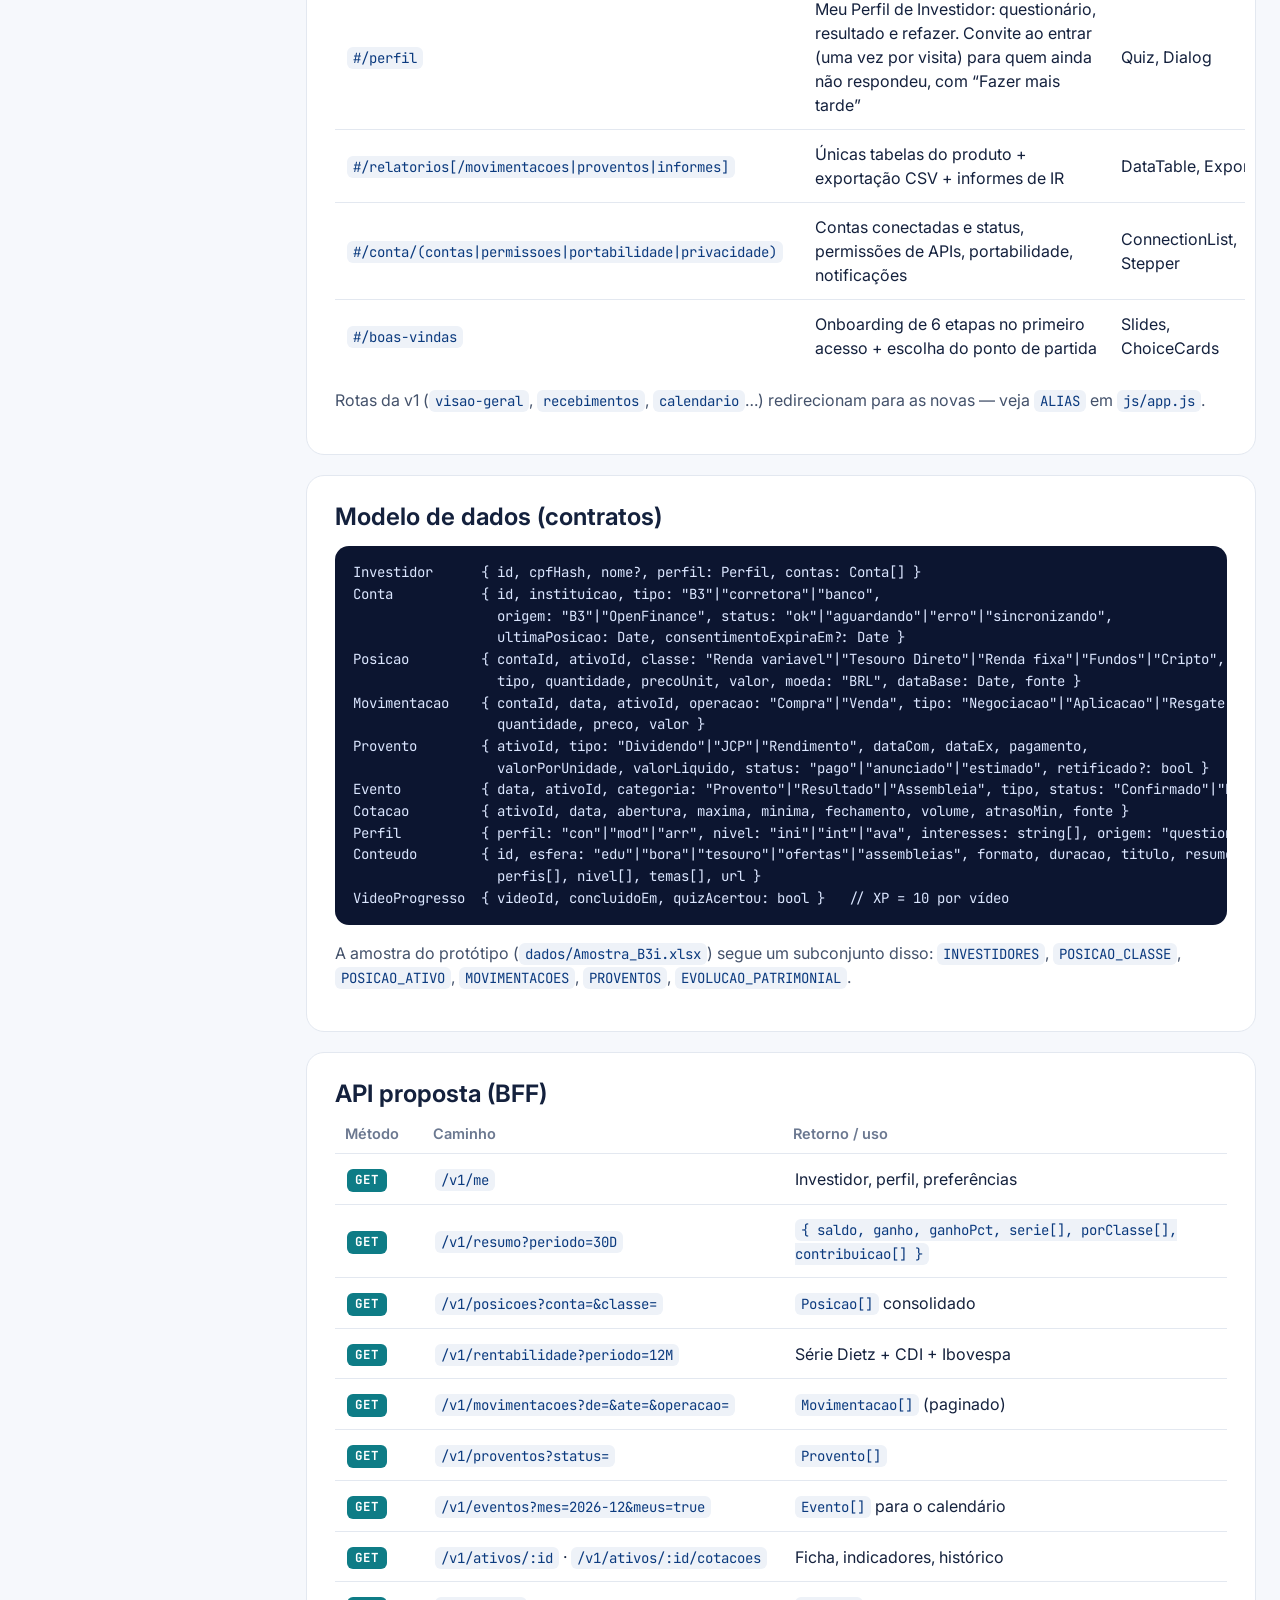
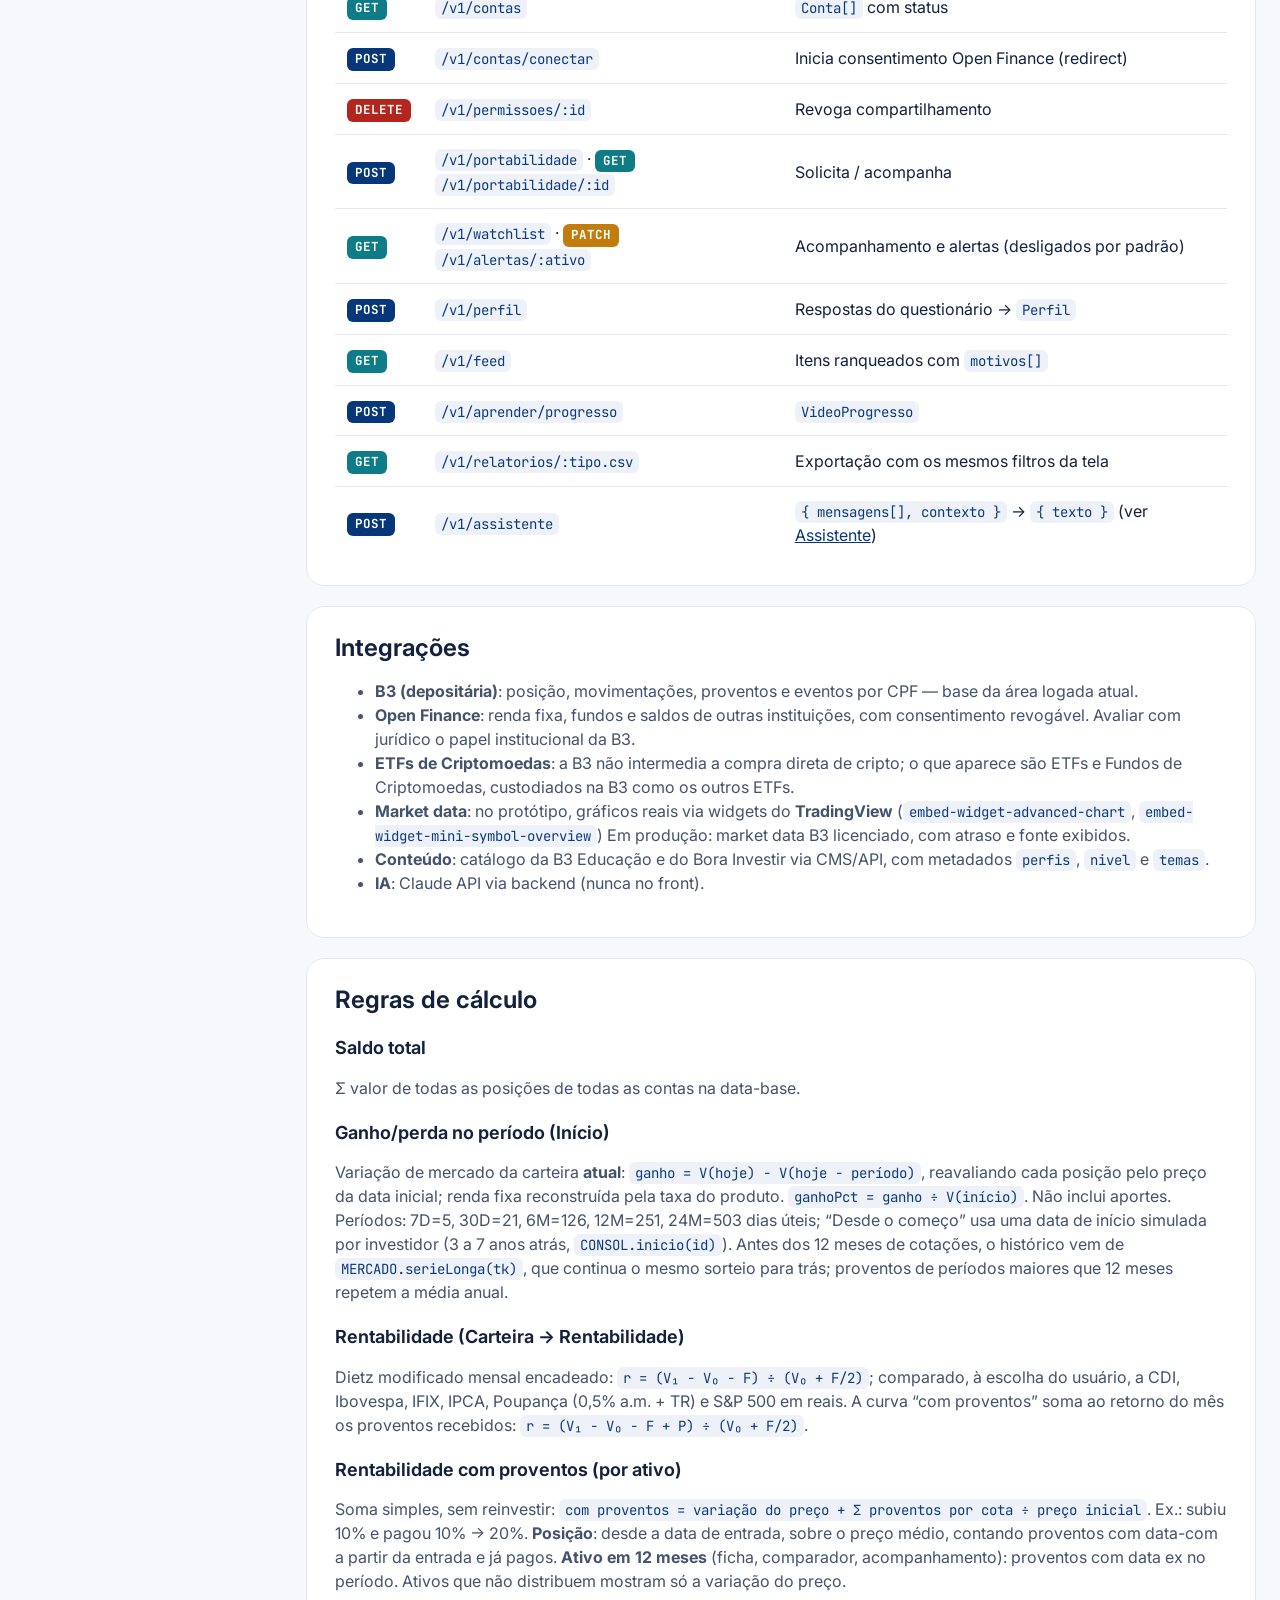
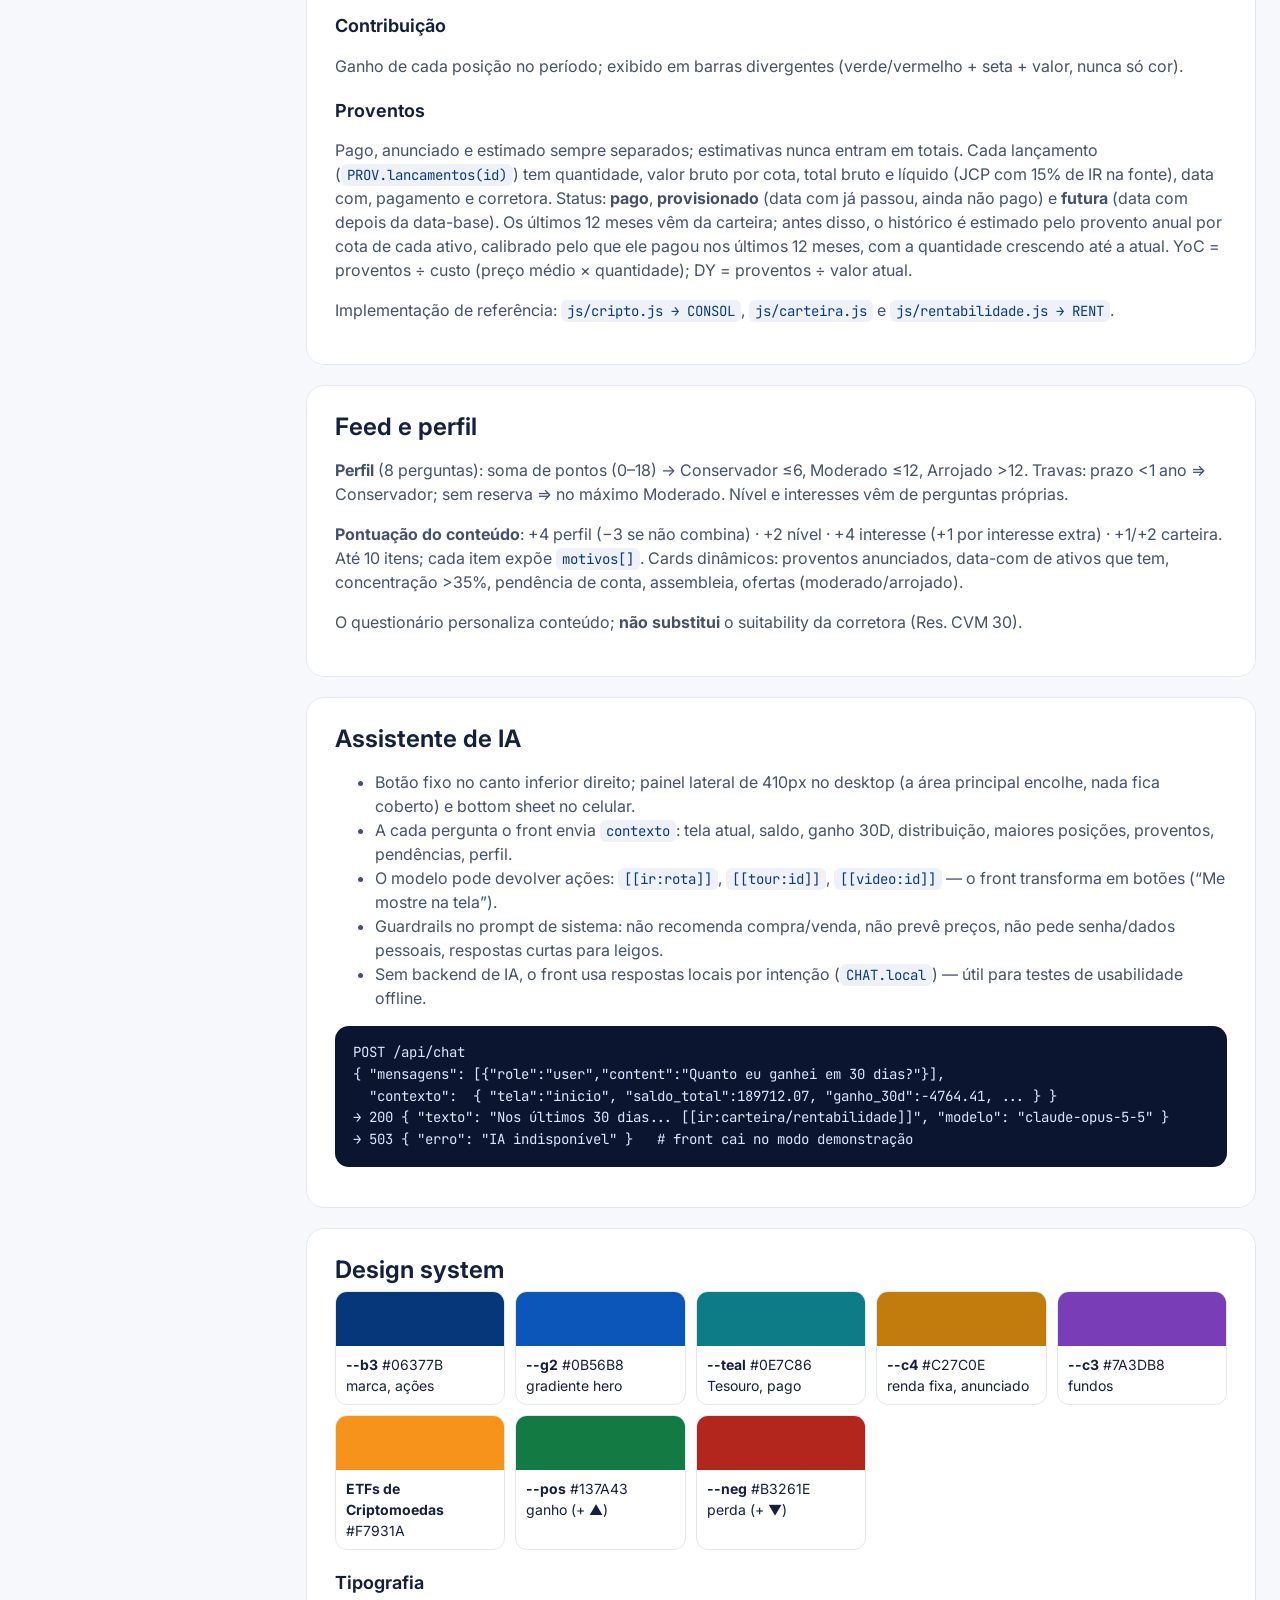
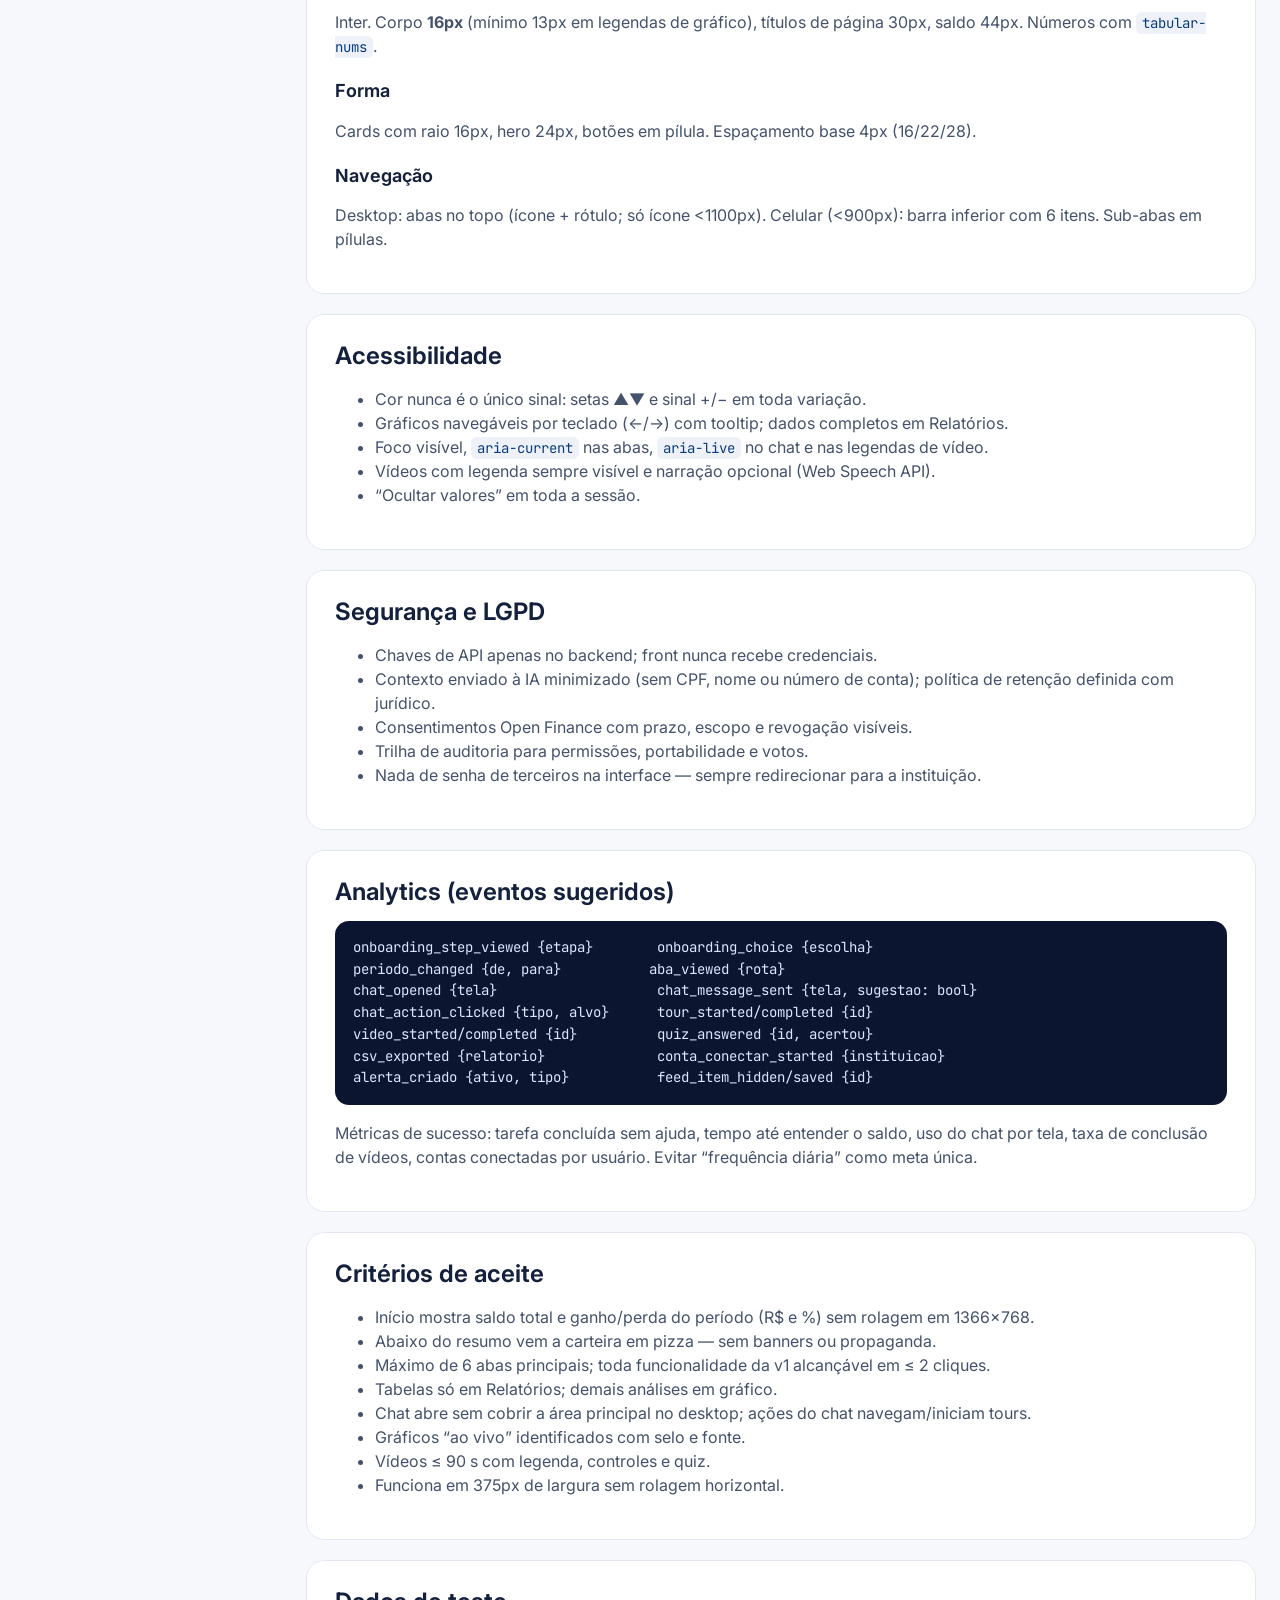
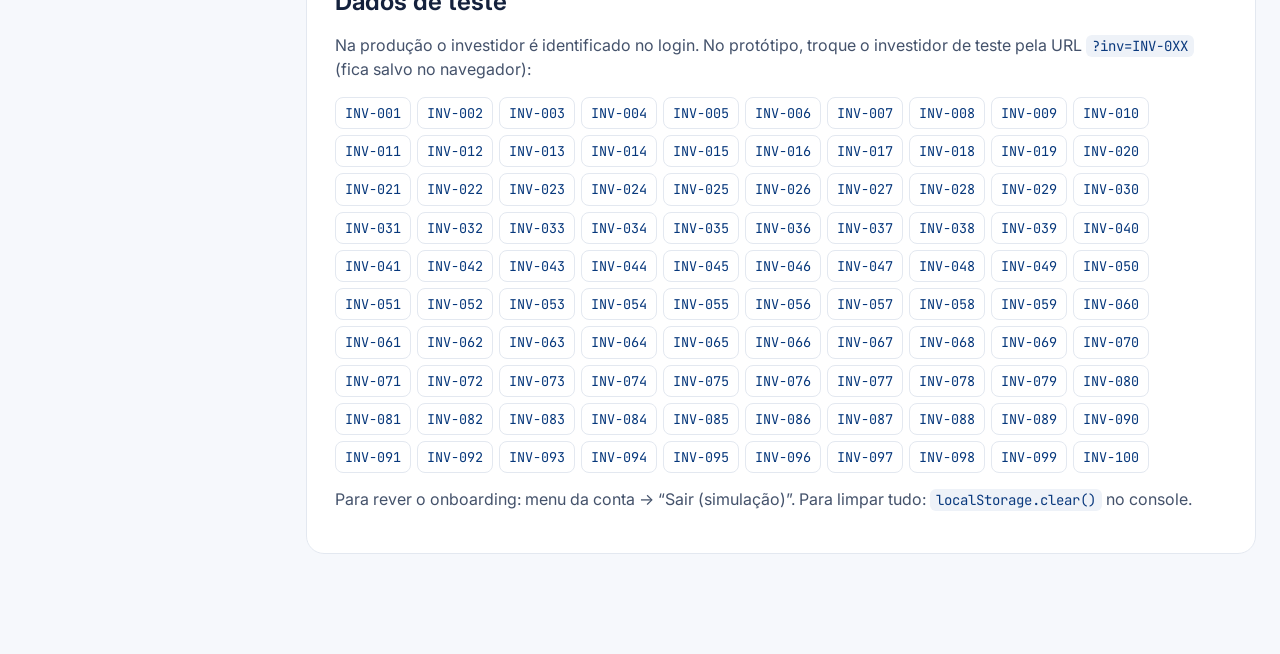
==== commit 6f6484b3: "Usa o sunburst do ECharts no gráfico por setor e segmento - ECharts 5.5 (cdnjs), carregado só na Car" ====
--- a/dev.html
+++ b/dev.html
@@ -105,7 +105,7 @@
       <section class="blk" id="telas"><h2>Telas e rotas</h2>
         <div class="tbl-wrap"><table><thead><tr><th>Rota</th><th>Conteúdo</th><th>Componentes-chave</th></tr></thead><tbody>
           <tr><td><code>#/inicio</code></td><td>Saldo total, ganho/perda no período (7D/30D/6M/12M/24M/Desde o começo) em R$ e %, carteira em pizza + maiores investimentos, contribuição por ativo, próximos proventos</td><td>Hero, LineChart, Donut, PositionList, DivergingBars</td></tr>
-          <tr><td><code>#/carteira[/rentabilidade|ativos|movimentacoes]</code></td><td>Distribuição por classe/conta/tipo e por setor/segmento (anéis classe → setor → ativo, zoom ao clicar; setor das ações pela classificação setorial da B3); rentabilidade × CDI × Ibovespa; todos os investimentos; fluxo de entradas/saídas</td><td>Donut, Sunburst (CH.multinivel), Bars, LineChart, Sparkline</td></tr>
+          <tr><td><code>#/carteira[/rentabilidade|ativos|movimentacoes]</code></td><td>Distribuição por classe/conta/tipo e por setor/segmento (anéis classe → setor → ativo, zoom ao clicar; setor das ações pela classificação setorial da B3); rentabilidade × CDI × Ibovespa; todos os investimentos; fluxo de entradas/saídas</td><td>Donut, Sunburst (ECharts 5.5, via cdnjs, carregado só na Carteira; sem internet usa CH.multinivel), Bars, LineChart, Sparkline</td></tr>
           <tr><td><code>#/proventos[/calendario|assembleias]</code></td><td>Totais; gráfico (mensal/trimestral/semestral/anual, por pagamento ou data com, completo/categoria/segmento/ativo); rendimento mês a mês (R$/YoC/DY); ativos por categoria; lista com busca, corretora, período e agrupamento; proventos futuros; calendário mensal; voto a distância</td><td>StackedBars, Donut, SortableTable, CalendarGrid, VoteForm</td></tr>
           <tr><td><code>#/mercado[/meus|destaques|acompanhar|comparar|ofertas]</code></td><td>Índices ao vivo, gráfico real dos ativos do investidor (inclusive ETFs de Criptomoedas), rankings, watchlist + alertas, comparador, ofertas</td><td>TradingView widgets, Picker, Watchlist</td></tr>
           <tr><td><code>#/ativo/:ticker</code></td><td>Ficha: preço, gráfico ao vivo, indicadores explicados, proventos, conteúdos relacionados</td><td>AssetHeader, IndicatorGrid</td></tr>
